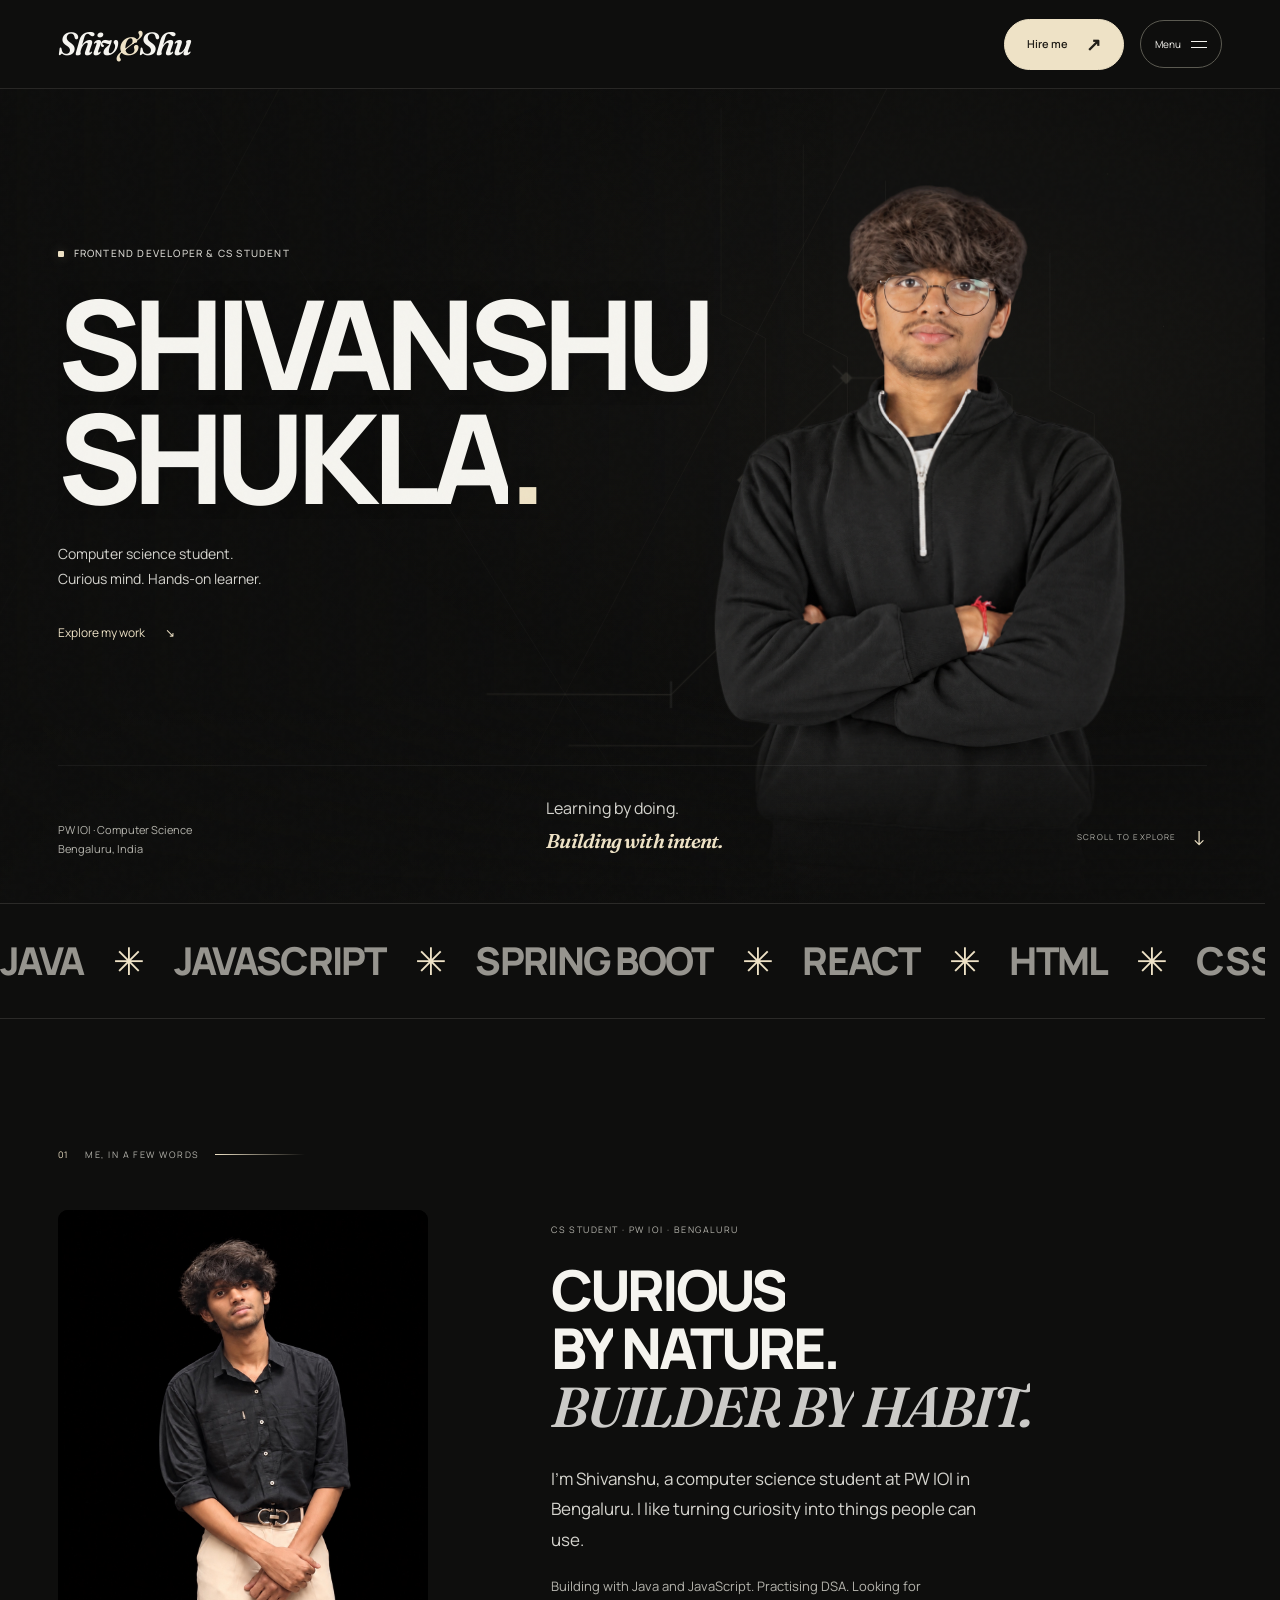
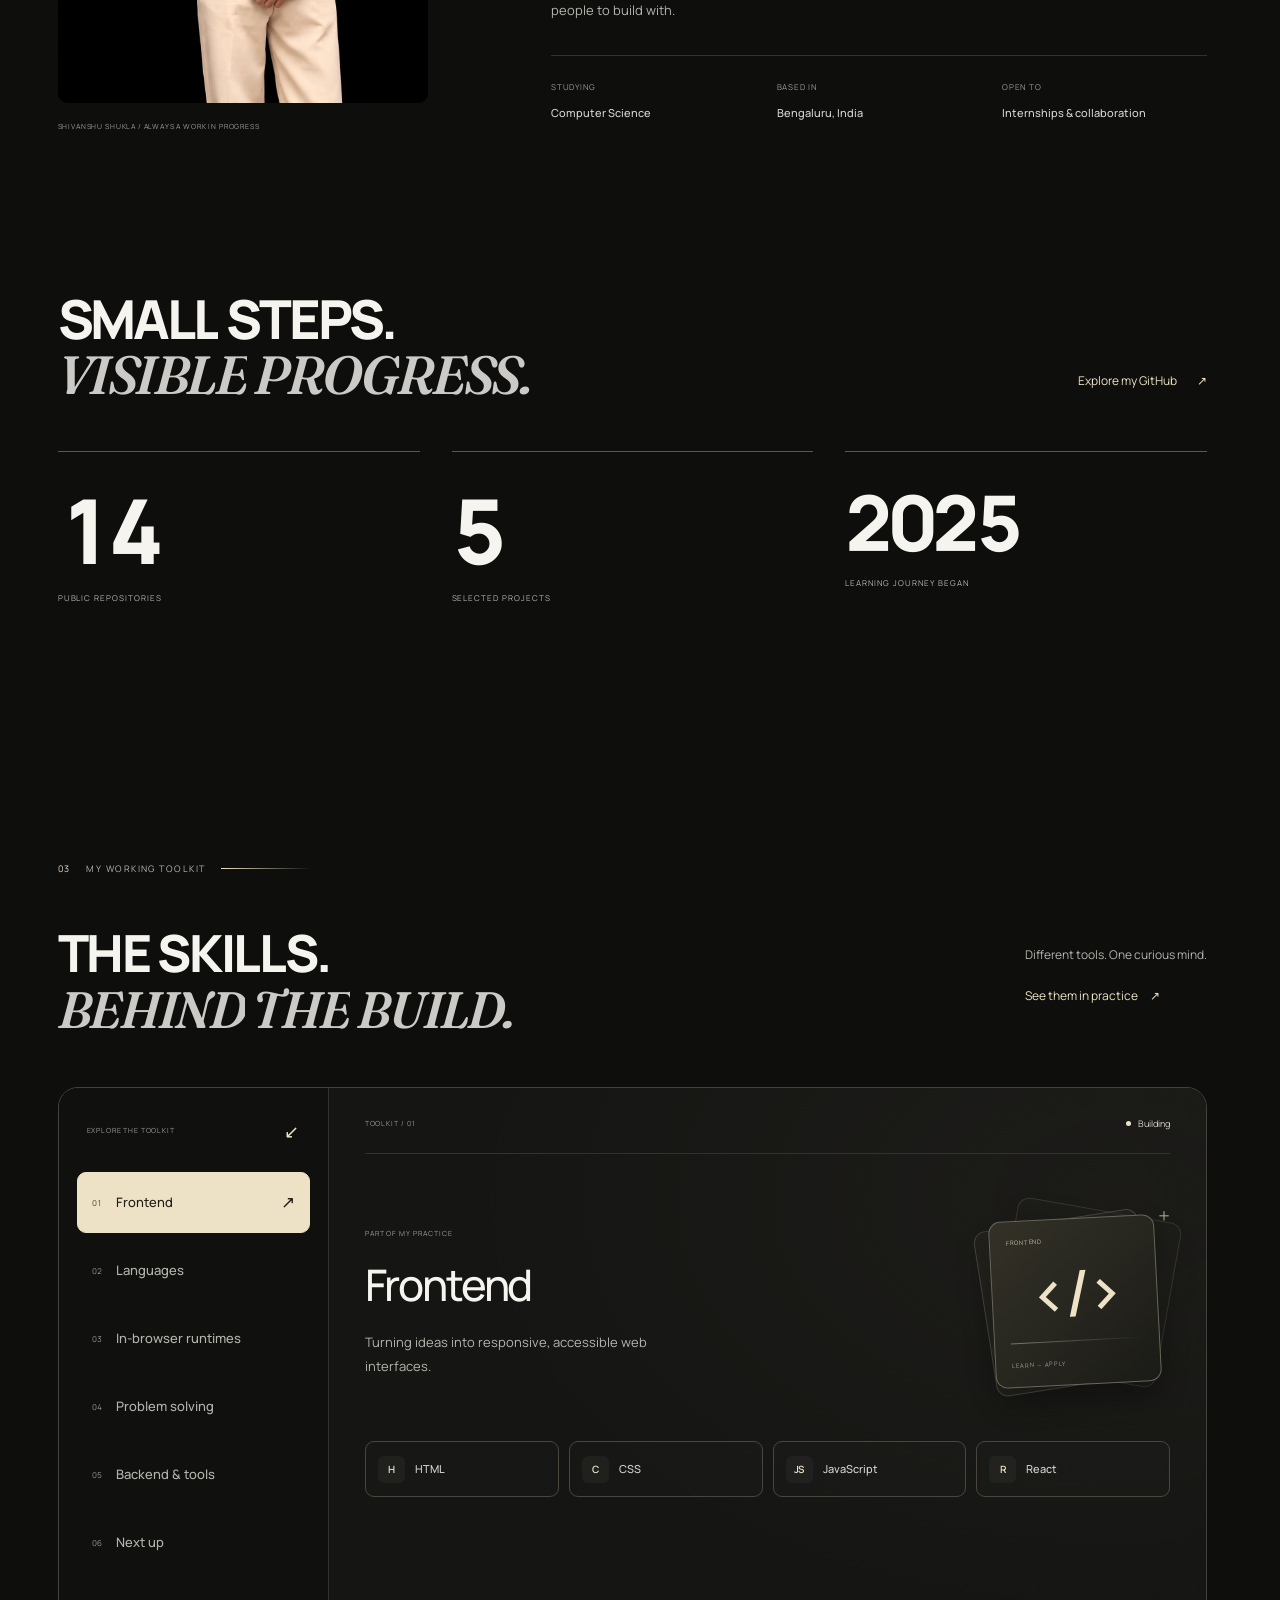
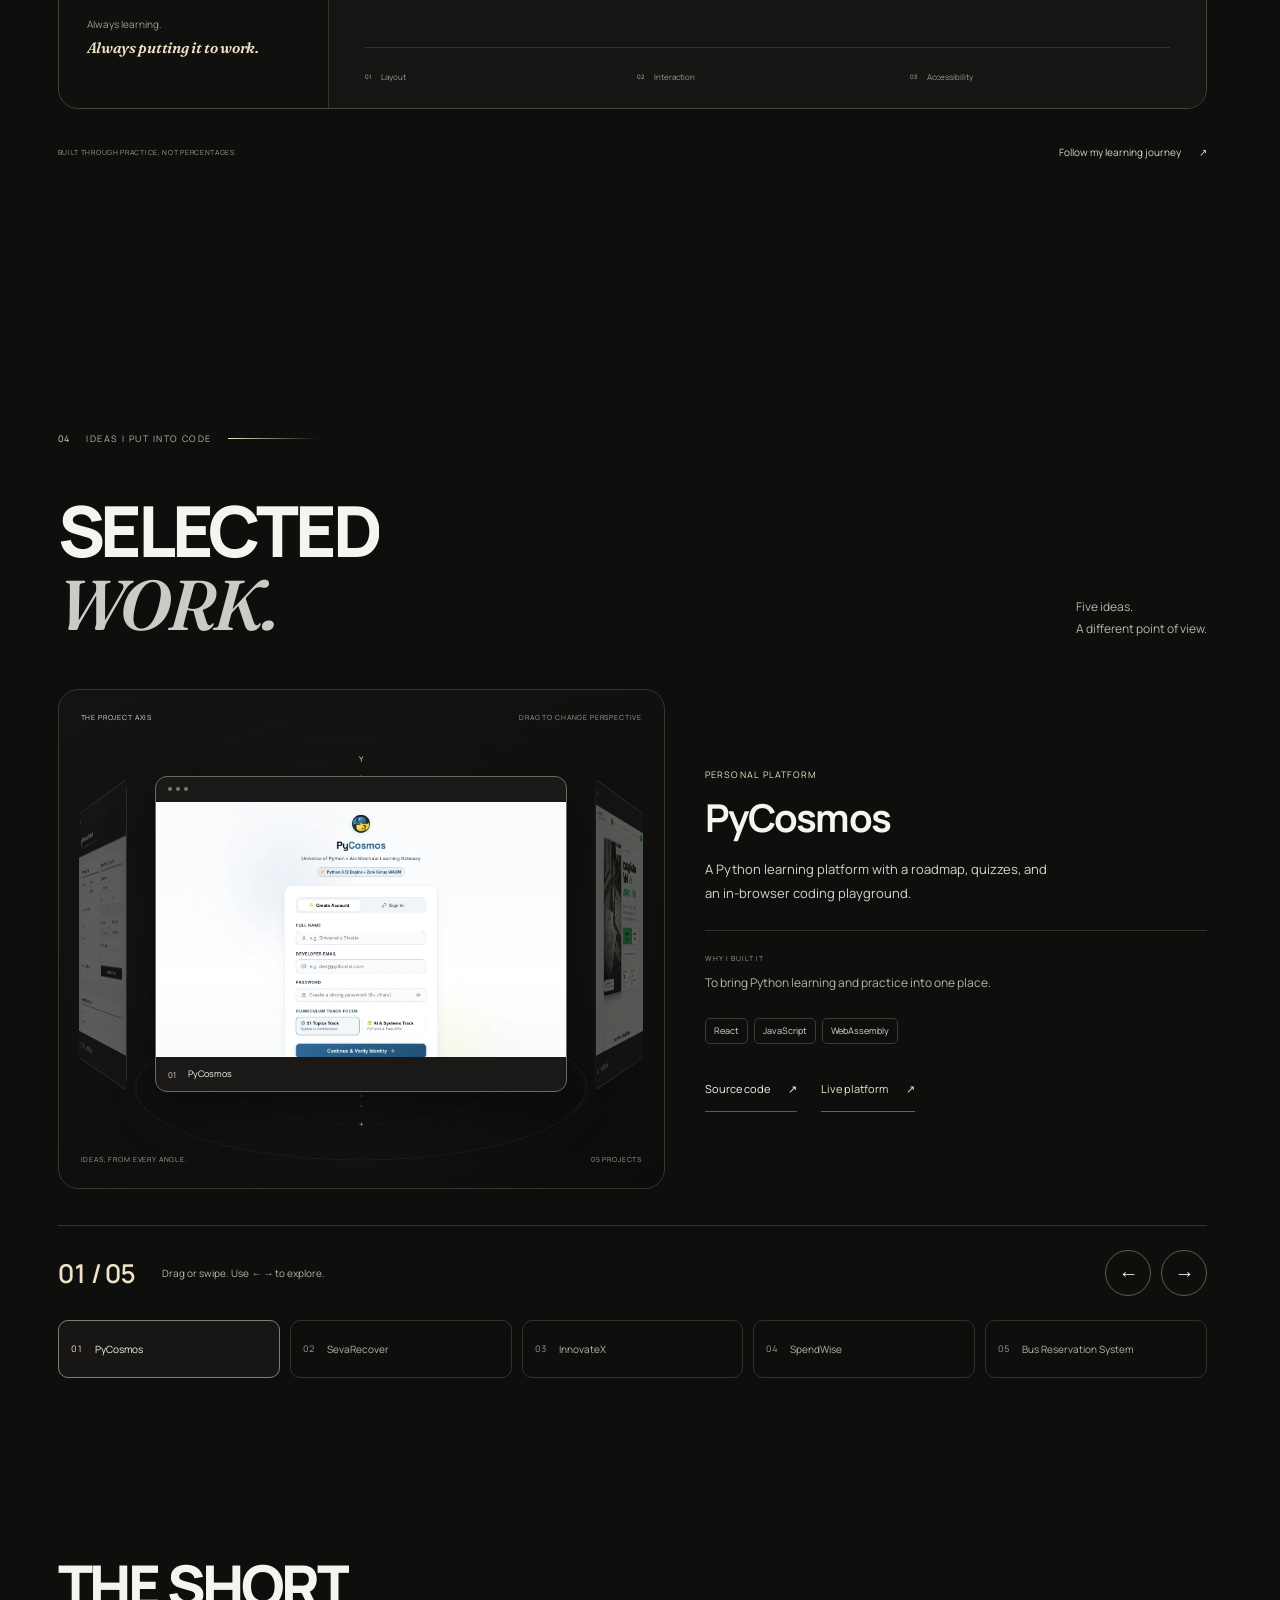
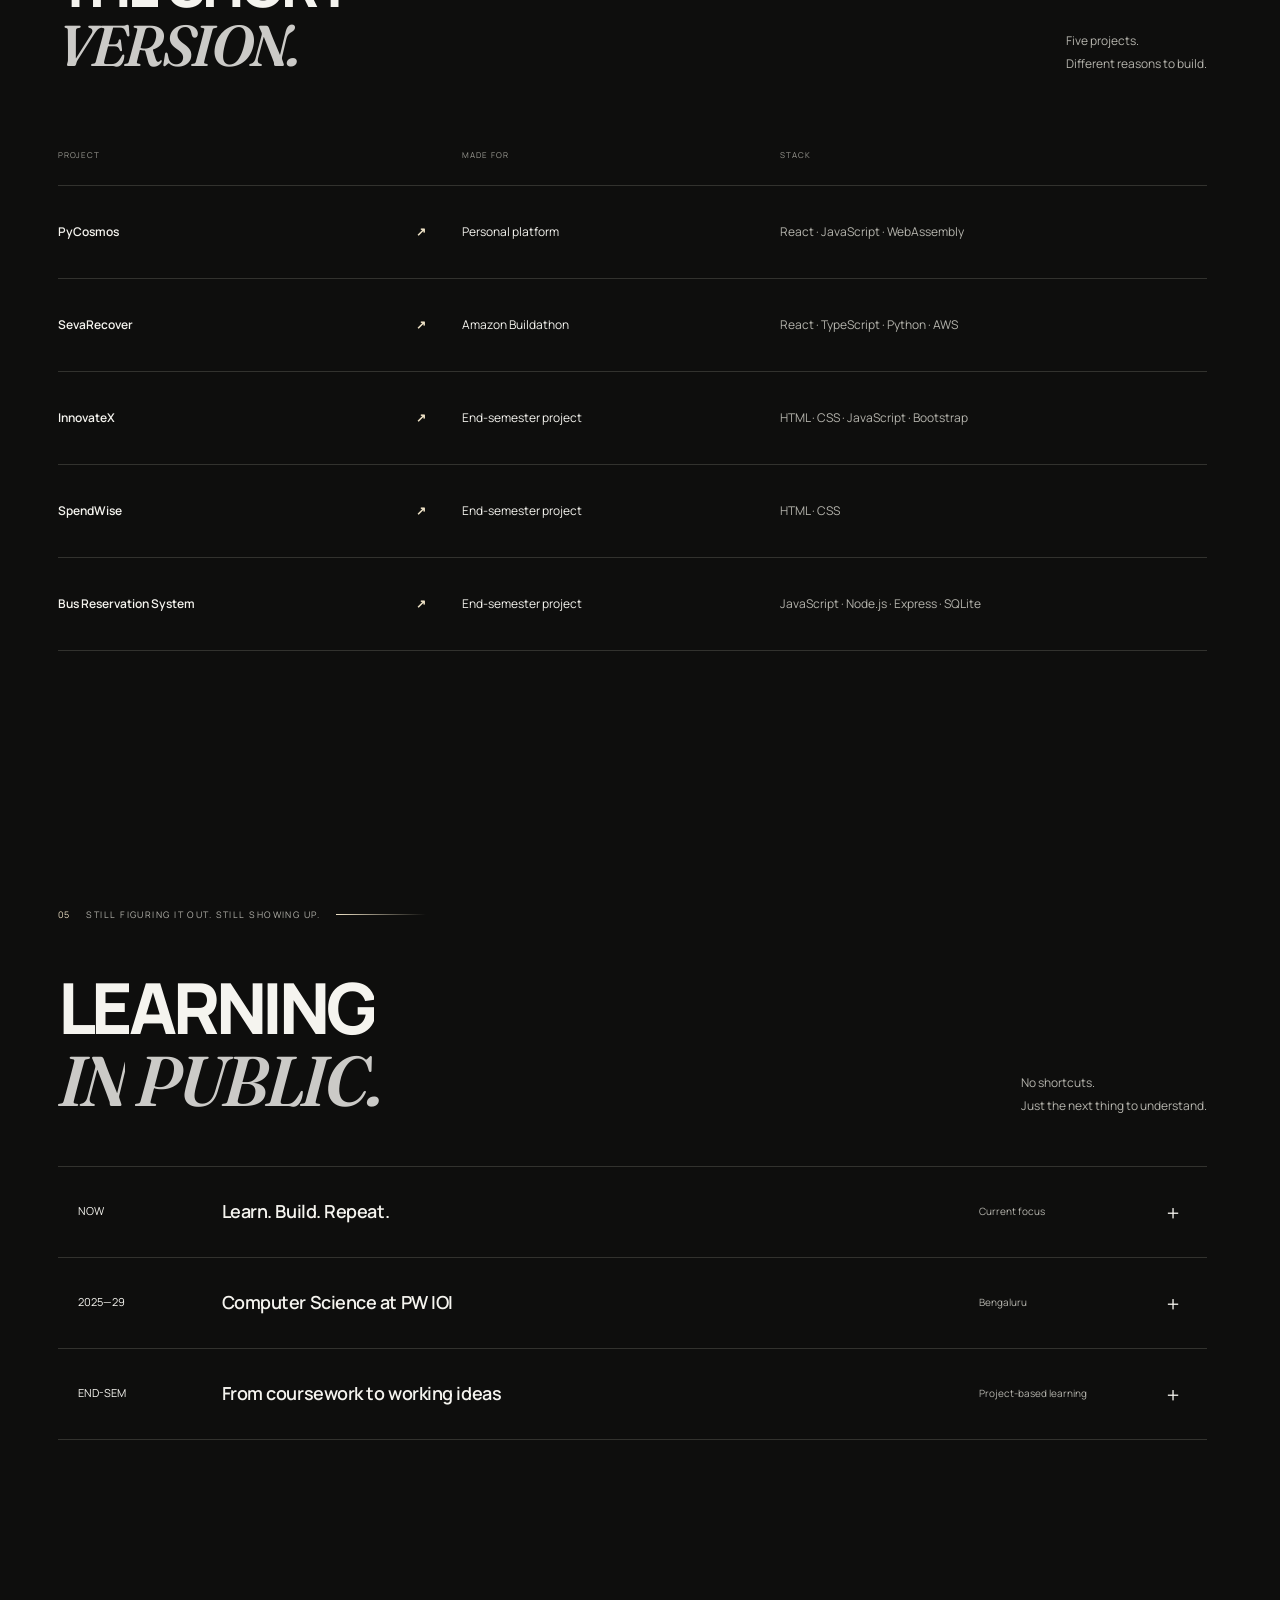
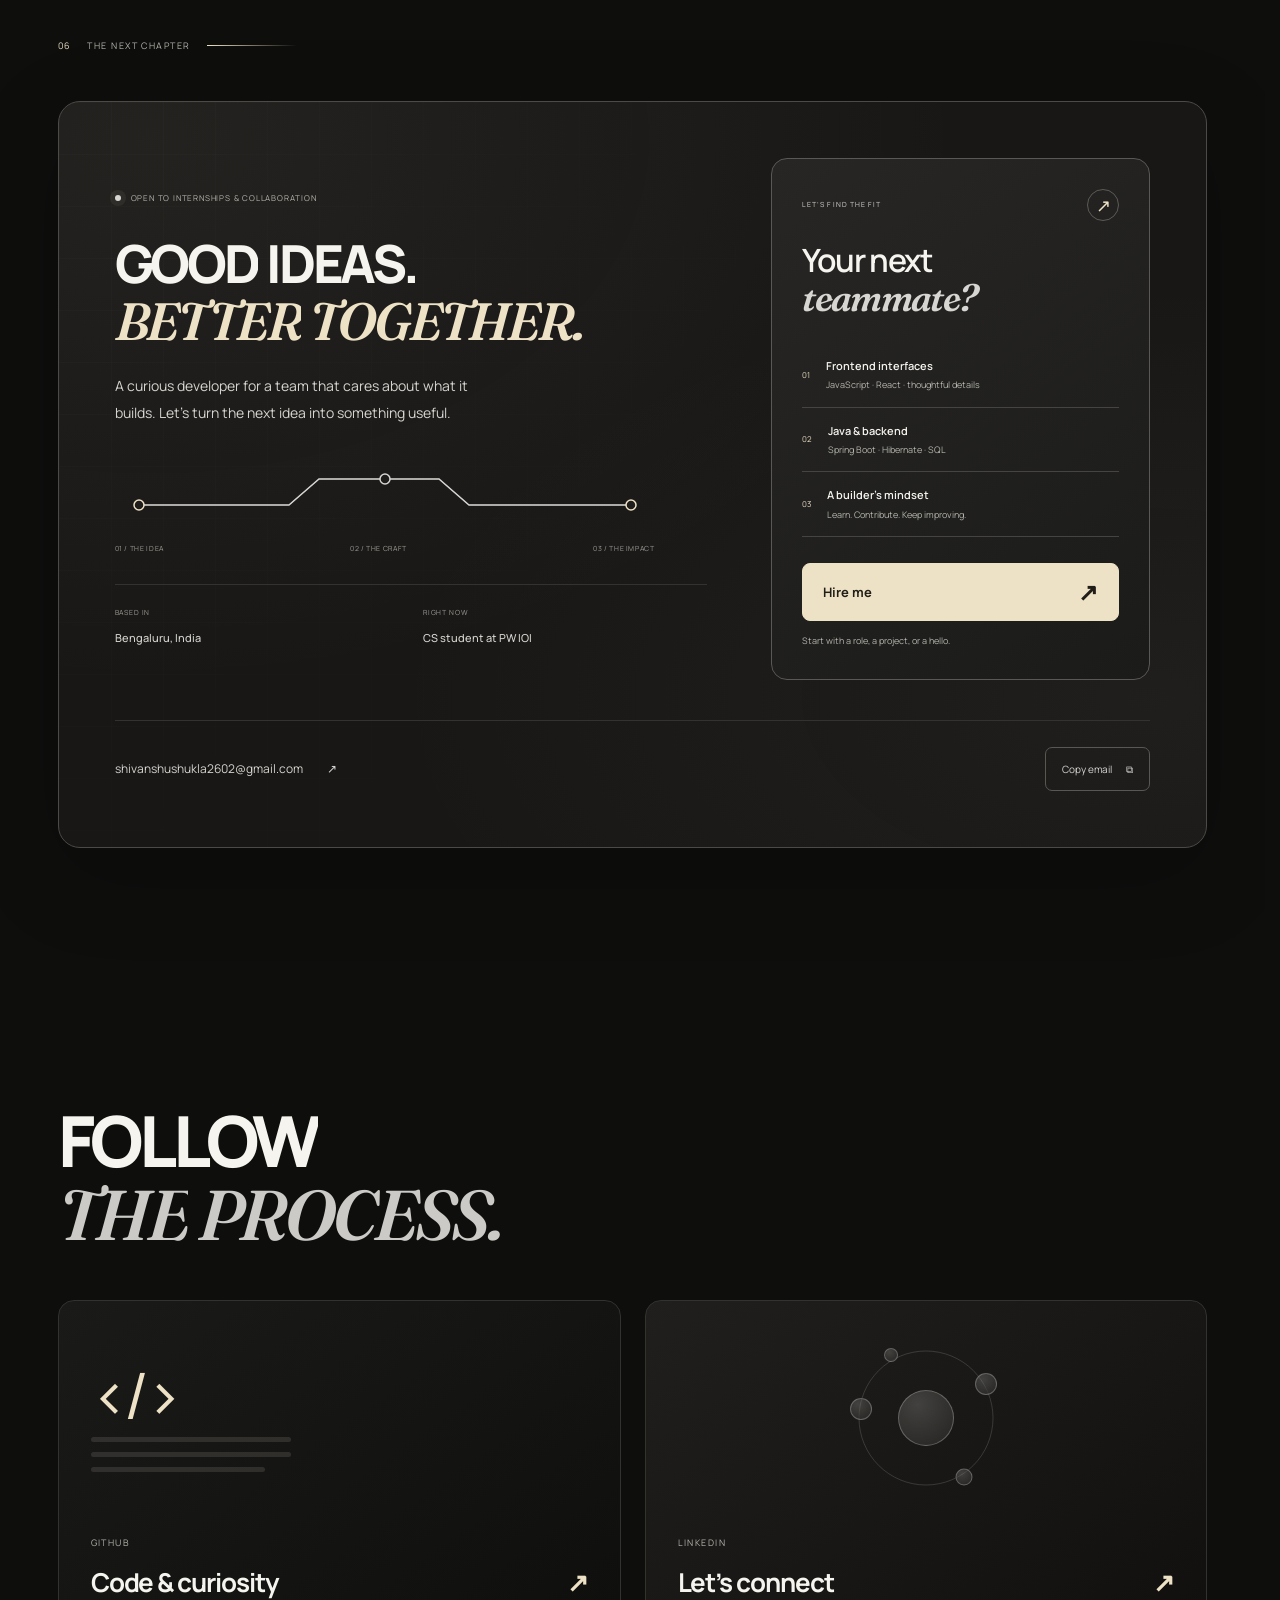
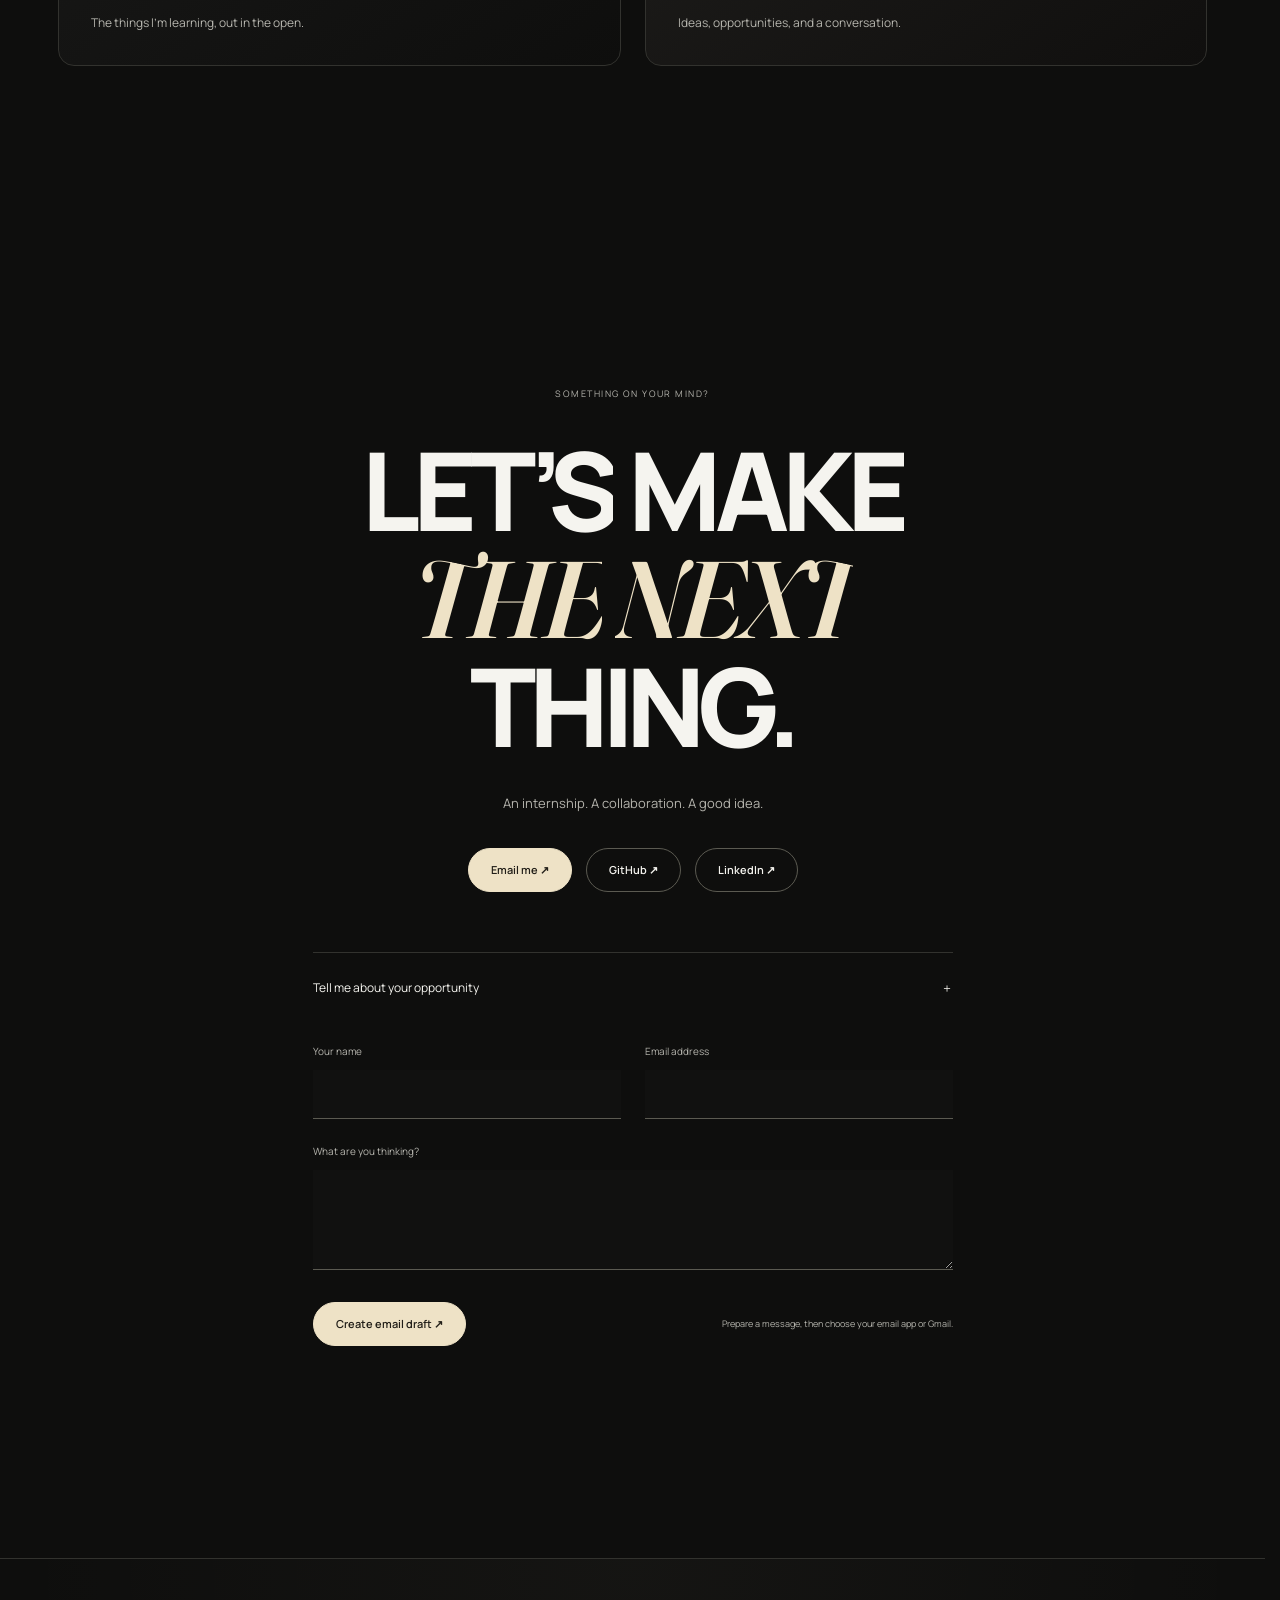
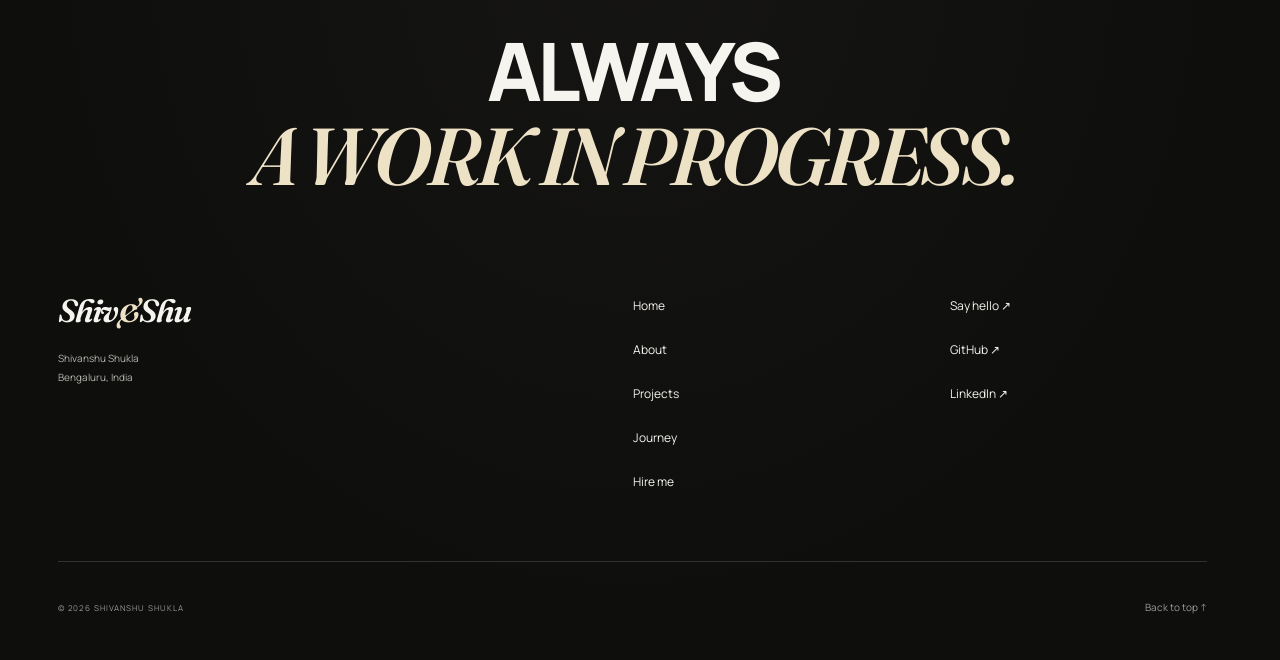
==== index.html @ a9fca942 "Add live Vercel deployment link and production metadata" ====
<!DOCTYPE html>

<html lang="en">
<head>
<meta charset="utf-8"/>
<meta content="width=device-width, initial-scale=1" name="viewport"/>
<title>Shivanshu Shukla | Frontend Developer &amp; CS Student</title>
<meta content="Shivanshu Shukla — computer science student at PW IOI, Bengaluru. Personal platforms, semester projects, and a buildathon idea. Always learning, always building." name="description"/>
<meta content="Shivanshu Shukla" name="author"/>
<meta content="#0e0e0d" name="theme-color"/>
<link href="https://shiv-and-shu-portfolio.vercel.app/" rel="canonical"/>
<meta content="website" property="og:type"/>
<meta content="Shivanshu Shukla — Frontend Developer &amp; CS Student" property="og:title"/>
<meta content="I build interfaces that feel fast and look considered. CS student in Bengaluru, learning by building." property="og:description"/>
<meta content="https://shiv-and-shu-portfolio.vercel.app/" property="og:url"/>
<meta content="https://shiv-and-shu-portfolio.vercel.app/assets/images/portfolio-social.webp" property="og:image"/>
<meta content="1200" property="og:image:width"/><meta content="630" property="og:image:height"/>
<meta content="Shivanshu Shukla, frontend developer and computer science student in Bengaluru" property="og:image:alt"/>
<meta content="summary_large_image" name="twitter:card"/>
<meta content="Shivanshu Shukla — Frontend Developer" name="twitter:title"/>
<meta content="CS student in Bengaluru. Learning by rebuilding, experimenting, and refining." name="twitter:description"/>
<meta content="https://shiv-and-shu-portfolio.vercel.app/assets/images/portfolio-social.webp" name="twitter:image"/>
<link href="data:image/svg+xml,%3Csvg xmlns='http://www.w3.org/2000/svg' viewBox='0 0 64 64'%3E%3Crect width='64' height='64' rx='14' fill='%230e0e0d'/%3E%3Ctext x='32' y='43' text-anchor='middle' font-family='sans-serif' font-size='26' fill='%23eee2c6'%3E%26amp%3B%3C/text%3E%3C/svg%3E" rel="icon"/>
<link as="font" crossorigin="" href="./assets/fonts/manrope-latin.woff2" rel="preload" type="font/woff2"/>
<link as="image" href="./assets/images/shivanshu-hero-black-hoodie.png" rel="preload"/>
<link href="./styles.css?v=skills-workspace-26" rel="stylesheet"/>
<script type="application/ld+json">{"@context": "https://schema.org", "@type": "Person", "name": "Shivanshu Shukla", "givenName": "Shivanshu", "familyName": "Shukla", "url": "https://shiv-and-shu-portfolio.vercel.app/", "jobTitle": "Computer science student and frontend developer", "address": {"@type": "PostalAddress", "addressLocality": "Bengaluru", "addressRegion": "Karnataka", "addressCountry": "IN"}, "sameAs": ["https://github.com/shivanshushukla2602-hash", "https://www.linkedin.com/in/shivanshu-shukla-09a373377/"]}</script>
<script defer="" src="./portfolio.js?v=skills-workspace-26"></script>
</head>
<body>
<a class="skip-link" href="#main-content">Skip to content</a><div class="grain-overlay" aria-hidden="true"></div><div class="scroll-progress" aria-hidden="true"><span id="scrollProgress"></span></div>
<header class="site-nav"><div class="header-shell"><a class="brand-wordmark" href="#hero">Shiv<span class="brand-amp">&amp;</span>Shu</a><div class="header-actions"><a class="hire-pill" href="#hire">Hire me <span aria-hidden="true">↗</span></a><button id="menuToggle" class="menu-toggle" type="button" aria-label="Open menu" aria-expanded="false" aria-controls="siteMenu"><span class="menu-label">Menu</span><span class="menu-glyph" aria-hidden="true"><i></i><i></i></span></button></div></div></header>
<noscript><nav class="no-script-nav" aria-label="Section navigation"><a href="#about">About</a><a href="#stats">Stats</a><a href="#skills">Toolkit</a><a href="#work">Projects</a><a href="#journey">Journey</a><a href="#hire">Hire me</a><a href="#contact">Contact</a></nav></noscript>
<div class="menu-backdrop" id="menuBackdrop" aria-hidden="true" hidden></div><nav class="site-menu" id="siteMenu" aria-label="Main navigation" hidden><div class="drawer-intro"><span class="eyebrow">SHIV&amp;SHU / DIRECTORY</span><p>Pick a<br/><em>direction.</em></p></div><div class="menu-links"><a href="#hero"><span class="menu-number" aria-hidden="true">01</span><span class="menu-link-name">Home</span><span class="menu-arrow" aria-hidden="true">↗</span></a><a href="#about"><span class="menu-number" aria-hidden="true">02</span><span class="menu-link-name">About me</span><span class="menu-arrow" aria-hidden="true">↗</span></a><a href="#stats"><span class="menu-number" aria-hidden="true">03</span><span class="menu-link-name">Progress</span><span class="menu-arrow" aria-hidden="true">↗</span></a><a href="#work"><span class="menu-number" aria-hidden="true">04</span><span class="menu-link-name">Selected work</span><span class="menu-arrow" aria-hidden="true">↗</span></a><a href="#journey"><span class="menu-number" aria-hidden="true">05</span><span class="menu-link-name">My journey</span><span class="menu-arrow" aria-hidden="true">↗</span></a><a href="#hire"><span class="menu-number" aria-hidden="true">06</span><span class="menu-link-name">Hire me</span><span class="menu-arrow" aria-hidden="true">↗</span></a><a href="#contact"><span class="menu-number" aria-hidden="true">07</span><span class="menu-link-name">Contact</span><span class="menu-arrow" aria-hidden="true">↗</span></a></div><div class="drawer-footer"><p>Bengaluru, India<br/>Good conversations welcome.</p><div class="menu-socials"><a href="https://github.com/shivanshushukla2602-hash" target="_blank" rel="noopener noreferrer">GitHub ↗</a><a href="https://www.linkedin.com/in/shivanshu-shukla-09a373377/" target="_blank" rel="noopener noreferrer">LinkedIn ↗</a></div></div></nav>
<main id="main-content" tabindex="-1">
<section id="hero" class="hero" aria-labelledby="hero-heading"><canvas id="heroField" aria-hidden="true"></canvas><div class="hero-visual" aria-hidden="true"><div class="hero-atmosphere"><span></span><span></span><span></span></div><svg class="hero-traces" viewBox="0 0 800 700" fill="none"><path class="hero-trace-line" pathLength="1" d="M40 570H220L290 500V360L390 260H680M120 620H300L370 550H700M510 95H680V190"/><path class="hero-trace-ticks" d="M220 557V583M287 487L303 503M377 248L393 264M667 82L693 108M507 82V108"/><path class="hero-trace-node" d="M284 360L290 354L296 360L290 366ZM384 260L390 254L396 260L390 266ZM674 190L680 184L686 190L680 196Z"/></svg><div class="hero-portrait-plane"><img class="hero-portrait" src="./assets/images/shivanshu-hero-black-hoodie.png" width="1078" height="1459" alt="" fetchpriority="high" decoding="async"/></div></div><div class="hero-inner"><div class="hero-copy"><p class="hero-role"><span aria-hidden="true"></span>Frontend developer &amp; CS student</p><h1 id="hero-heading"><span>SHIVANSHU</span><span>SHUKLA<span class="hero-dot">.</span></span></h1><p class="hero-intro">Computer science student.<br/>Curious mind. Hands-on learner.</p><a href="#work" class="text-link hero-work-link">Explore my work <span aria-hidden="true">↘</span></a></div><div class="hero-bottom"><p>PW IOI · Computer Science<br/>Bengaluru, India</p><p>Learning by doing.<br/><em>Building with intent.</em></p><a href="#about" class="scroll-cue">SCROLL TO EXPLORE <span aria-hidden="true">↓</span></a></div></div></section>
<div class="skills-marquee" role="region" aria-label="My skills"><div class="marquee-track"><span>JAVA <b aria-hidden="true">✳</b> JAVASCRIPT <b aria-hidden="true">✳</b> SPRING BOOT <b aria-hidden="true">✳</b> REACT <b aria-hidden="true">✳</b> HTML <b aria-hidden="true">✳</b> CSS <b aria-hidden="true">✳</b> DSA <b aria-hidden="true">✳</b> HIBERNATE <b aria-hidden="true">✳</b> MAVEN <b aria-hidden="true">✳</b> GIT <b aria-hidden="true">✳</b></span><span aria-hidden="true">JAVA <b aria-hidden="true">✳</b> JAVASCRIPT <b aria-hidden="true">✳</b> SPRING BOOT <b aria-hidden="true">✳</b> REACT <b aria-hidden="true">✳</b> HTML <b aria-hidden="true">✳</b> CSS <b aria-hidden="true">✳</b> DSA <b aria-hidden="true">✳</b> HIBERNATE <b aria-hidden="true">✳</b> MAVEN <b aria-hidden="true">✳</b> GIT <b aria-hidden="true">✳</b></span></div></div>
<section id="about" class="section-padding about-section" aria-labelledby="about-heading"><div class="max-w-7xl"><div class="section-label-wrapper reveal-fade-up"><span class="section-number" aria-hidden="true">01</span><span class="section-label">ME, IN A FEW WORDS</span><span class="section-label-line" aria-hidden="true"></span></div><div class="about-layout"><figure class="about-photo reveal-fade-up"><img src="./assets/images/shivanshu-about-no-strap.jpg" width="1086" height="1448" alt="Shivanshu Shukla in a black shirt, centred against a solid black background" loading="lazy" decoding="async"/><figcaption>SHIVANSHU SHUKLA / ALWAYS A WORK IN PROGRESS</figcaption></figure><div class="about-copy"><p class="eyebrow reveal-fade-up">CS STUDENT · PW IOI · BENGALURU</p><h2 id="about-heading" class="text-section reveal-fade-up">CURIOUS<br/>BY NATURE.<br/><em>BUILDER BY HABIT.</em></h2><p class="about-story reveal-fade-up">I’m Shivanshu, a computer science student at PW IOI in Bengaluru. I like turning curiosity into things people can use.</p><p class="about-note reveal-fade-up">Building with Java and JavaScript. Practising DSA. Looking for people to build with.</p><div class="about-facts reveal-fade-up"><div><span>STUDYING</span><strong>Computer Science</strong></div><div><span>BASED IN</span><strong>Bengaluru, India</strong></div><div><span>OPEN TO</span><strong>Internships &amp; collaboration</strong></div></div></div></div></div></section>
<section id="stats" class="section-padding stats-section" aria-labelledby="stats-heading"><div class="max-w-7xl"><div class="stats-heading"><h2 id="stats-heading" class="text-section reveal-fade-up">SMALL STEPS.<br/><em>VISIBLE PROGRESS.</em></h2><a class="text-link" href="https://github.com/shivanshushukla2602-hash?tab=repositories" target="_blank" rel="noopener noreferrer">Explore my GitHub <span aria-hidden="true">↗</span></a></div><div class="stats-grid"><div class="stat-item reveal-fade-up"><span class="stat-value" data-count="14">14</span><span>PUBLIC REPOSITORIES</span></div><div class="stat-item reveal-fade-up"><span class="stat-value" data-count="5">5</span><span>SELECTED PROJECTS</span></div><div class="stat-item reveal-fade-up"><span class="stat-value">2025</span><span>LEARNING JOURNEY BEGAN</span></div></div></div></section>
<section aria-labelledby="skills-heading" class="section-padding" id="skills"><div class="max-w-7xl"><div class="section-label-wrapper reveal-fade-up"><span aria-hidden="true" class="section-number">03</span><span class="section-label">MY WORKING TOOLKIT</span><span class="section-label-line" aria-hidden="true"></span></div><div class="section-intro"><h2 class="text-section reveal-fade-up" id="skills-heading">THE SKILLS.<br/><em>BEHIND THE BUILD.</em></h2><p class="section-aside reveal-fade-up">Different tools. One curious mind.<br/><a class="toolkit-work-link" href="#work">See them in practice <span aria-hidden="true">↗</span></a></p></div><div class="skills-workspace" id="skillsWorkspace"><div class="skills-directory" hidden><div class="skills-directory-heading"><span>EXPLORE THE TOOLKIT</span><span aria-hidden="true">↙</span></div><div class="skills-nav" id="skillsNav" aria-label="Skill categories"></div><p class="skills-directory-note">Always learning.<br/><em>Always putting it to work.</em></p></div><div class="skills-library"><article class="skill-panel" id="skill-frontend" data-skill-name="Frontend" data-skill-state="Building"><div class="skill-panel-bar"><span>TOOLKIT / 01</span><span class="skill-state"><i aria-hidden="true"></i>Building</span></div><div class="skill-panel-main"><div class="skill-panel-copy"><span class="skill-kicker">PART OF MY PRACTICE</span><h3>Frontend</h3><p>Turning ideas into responsive, accessible web interfaces.</p></div><div class="skill-scene" aria-hidden="true"><div class="skill-plate skill-plate-back"></div><div class="skill-plate skill-plate-mid"></div><div class="skill-plate skill-plate-front"><span class="skill-plate-label">FRONTEND</span><span class="skill-glyph">&lt;/&gt;</span><span class="skill-plate-rule"></span><span class="skill-plate-end">LEARN → APPLY</span></div><span class="skill-scene-cross">＋</span></div></div><ul class="skill-chips" aria-label="Skills and technologies"><li><span aria-hidden="true">H</span><strong>HTML</strong></li><li><span aria-hidden="true">C</span><strong>CSS</strong></li><li><span aria-hidden="true">JS</span><strong>JavaScript</strong></li><li><span aria-hidden="true">R</span><strong>React</strong></li></ul><div class="skill-concepts" aria-hidden="true"><span><i aria-hidden="true">01</i>Layout</span><span><i aria-hidden="true">02</i>Interaction</span><span><i aria-hidden="true">03</i>Accessibility</span></div></article><article class="skill-panel" id="skill-languages" data-skill-name="Languages" data-skill-state="Practising"><div class="skill-panel-bar"><span>TOOLKIT / 02</span><span class="skill-state"><i aria-hidden="true"></i>Practising</span></div><div class="skill-panel-main"><div class="skill-panel-copy"><span class="skill-kicker">PART OF MY PRACTICE</span><h3>Languages</h3><p>Java, JavaScript, and the foundations that make the next language easier.</p></div><div class="skill-scene" aria-hidden="true"><div class="skill-plate skill-plate-back"></div><div class="skill-plate skill-plate-mid"></div><div class="skill-plate skill-plate-front"><span class="skill-plate-label">LANGUAGES</span><span class="skill-glyph">{ }</span><span class="skill-plate-rule"></span><span class="skill-plate-end">LEARN → APPLY</span></div><span class="skill-scene-cross">＋</span></div></div><ul class="skill-chips" aria-label="Skills and technologies"><li><span aria-hidden="true">J</span><strong>Java</strong></li><li><span aria-hidden="true">JS</span><strong>JavaScript</strong></li><li><span aria-hidden="true">Py</span><strong>Python foundations</strong></li></ul><div class="skill-concepts" aria-hidden="true"><span><i aria-hidden="true">01</i>Syntax</span><span><i aria-hidden="true">02</i>Logic</span><span><i aria-hidden="true">03</i>Objects</span></div></article><article class="skill-panel" id="skill-runtimes" data-skill-name="In-browser runtimes" data-skill-state="Exploring"><div class="skill-panel-bar"><span>TOOLKIT / 03</span><span class="skill-state"><i aria-hidden="true"></i>Exploring</span></div><div class="skill-panel-main"><div class="skill-panel-copy"><span class="skill-kicker">PART OF MY PRACTICE</span><h3>In-browser runtimes</h3><p>Bringing Python into the browser with WebAssembly.</p></div><div class="skill-scene" aria-hidden="true"><div class="skill-plate skill-plate-back"></div><div class="skill-plate skill-plate-mid"></div><div class="skill-plate skill-plate-front"><span class="skill-plate-label">RUNTIMES</span><span class="skill-glyph">Py</span><span class="skill-plate-rule"></span><span class="skill-plate-end">LEARN → APPLY</span></div><span class="skill-scene-cross">＋</span></div></div><ul class="skill-chips" aria-label="Skills and technologies"><li><span aria-hidden="true">W</span><strong>WebAssembly</strong></li><li><span aria-hidden="true">Py</span><strong>Pyodide</strong></li></ul><div class="skill-concepts" aria-hidden="true"><span><i aria-hidden="true">01</i>Python</span><span><i aria-hidden="true">02</i>WebAssembly</span><span><i aria-hidden="true">03</i>Execution</span></div></article><article class="skill-panel" id="skill-problem-solving" data-skill-name="Problem solving" data-skill-state="Practising"><div class="skill-panel-bar"><span>TOOLKIT / 04</span><span class="skill-state"><i aria-hidden="true"></i>Practising</span></div><div class="skill-panel-main"><div class="skill-panel-copy"><span class="skill-kicker">PART OF MY PRACTICE</span><h3>Problem solving</h3><p>Working through data structures and algorithms, one problem at a time.</p></div><div class="skill-scene" aria-hidden="true"><div class="skill-plate skill-plate-back"></div><div class="skill-plate skill-plate-mid"></div><div class="skill-plate skill-plate-front"><span class="skill-plate-label">PROBLEM / SOLVING</span><span class="skill-glyph">↗</span><span class="skill-plate-rule"></span><span class="skill-plate-end">LEARN → APPLY</span></div><span class="skill-scene-cross">＋</span></div></div><ul class="skill-chips" aria-label="Skills and technologies"><li><span aria-hidden="true">D</span><strong>DSA</strong></li><li><span aria-hidden="true">CF</span><strong>Codeforces</strong></li><li><span aria-hidden="true">LC</span><strong>LeetCode</strong></li><li><span aria-hidden="true">G</span><strong>GeeksforGeeks (GFG)</strong></li><li><span aria-hidden="true">HR</span><strong>HackerRank</strong></li></ul><div class="skill-concepts" aria-hidden="true"><span><i aria-hidden="true">01</i>Data</span><span><i aria-hidden="true">02</i>Algorithms</span><span><i aria-hidden="true">03</i>Practice</span></div></article><article class="skill-panel" id="skill-backend" data-skill-name="Backend &amp; tools" data-skill-state="Using"><div class="skill-panel-bar"><span>TOOLKIT / 05</span><span class="skill-state"><i aria-hidden="true"></i>Using</span></div><div class="skill-panel-main"><div class="skill-panel-copy"><span class="skill-kicker">PART OF MY PRACTICE</span><h3>Backend &amp; tools</h3><p>Connecting Java applications, data, and the tools behind each build.</p></div><div class="skill-scene" aria-hidden="true"><div class="skill-plate skill-plate-back"></div><div class="skill-plate skill-plate-mid"></div><div class="skill-plate skill-plate-front"><span class="skill-plate-label">BACKEND</span><span class="skill-glyph">[ : ]</span><span class="skill-plate-rule"></span><span class="skill-plate-end">LEARN → APPLY</span></div><span class="skill-scene-cross">＋</span></div></div><ul class="skill-chips" aria-label="Skills and technologies"><li><span aria-hidden="true">S</span><strong>Spring Boot</strong></li><li><span aria-hidden="true">H</span><strong>Hibernate</strong></li><li><span aria-hidden="true">M</span><strong>Maven</strong></li><li><span aria-hidden="true">Sv</span><strong>Servlets</strong></li><li><span aria-hidden="true">O</span><strong>ORM</strong></li><li><span aria-hidden="true">G</span><strong>Git</strong></li><li><span aria-hidden="true">GH</span><strong>GitHub</strong></li></ul><div class="skill-concepts" aria-hidden="true"><span><i aria-hidden="true">01</i>Web</span><span><i aria-hidden="true">02</i>Persistence</span><span><i aria-hidden="true">03</i>Versioning</span></div></article><article class="skill-panel" id="skill-next" data-skill-name="Next up" data-skill-state="Learning"><div class="skill-panel-bar"><span>TOOLKIT / 06</span><span class="skill-state"><i aria-hidden="true"></i>Learning</span></div><div class="skill-panel-main"><div class="skill-panel-copy"><span class="skill-kicker">THE NEXT CHAPTER</span><h3>Next up</h3><p>The next layer: deeper React, Node.js, and system design.</p></div><div class="skill-scene" aria-hidden="true"><div class="skill-plate skill-plate-back"></div><div class="skill-plate skill-plate-mid"></div><div class="skill-plate skill-plate-front"><span class="skill-plate-label">NEXT</span><span class="skill-glyph">＋</span><span class="skill-plate-rule"></span><span class="skill-plate-end">LEARN → APPLY</span></div><span class="skill-scene-cross">＋</span></div></div><ul class="skill-chips" aria-label="Learning next"><li><span aria-hidden="true">R</span><strong>React depth</strong></li><li><span aria-hidden="true">N</span><strong>Node.js</strong></li><li><span aria-hidden="true">S</span><strong>System design</strong></li></ul><div class="skill-concepts" aria-hidden="true"><span><i aria-hidden="true">01</i>Depth</span><span><i aria-hidden="true">02</i>APIs</span><span><i aria-hidden="true">03</i>Architecture</span></div></article></div></div><div class="skills-footnote"><span>BUILT THROUGH PRACTICE, NOT PERCENTAGES.</span><a href="#journey">Follow my learning journey <span aria-hidden="true">↗</span></a></div></div></section>
<section id="work" class="section-padding work-section" aria-labelledby="work-heading"><div class="max-w-7xl"><div class="section-label-wrapper reveal-fade-up"><span class="section-number" aria-hidden="true">04</span><span class="section-label">IDEAS I PUT INTO CODE</span><span class="section-label-line" aria-hidden="true"></span></div><div class="section-intro"><h2 class="text-section reveal-fade-up" id="work-heading">SELECTED<br/><em>WORK.</em></h2><p class="section-aside reveal-fade-up">Five ideas.<br/>A different point of view.</p></div><div class="project-axis" id="projectAxis"><div class="axis-gallery axis-only" id="axisGallery" tabindex="0" role="region" aria-roledescription="carousel" aria-label="Selected project rotation axis" aria-describedby="axisInstructions"><div class="axis-chrome" aria-hidden="true"><span>THE PROJECT AXIS</span><span>DRAG TO CHANGE PERSPECTIVE</span></div><div class="axis-spine" aria-hidden="true"><span>Y</span><i></i><span>+</span></div><div class="axis-floor" aria-hidden="true"></div><div class="axis-ring" id="axisRing"></div><div class="axis-gallery-bottom" aria-hidden="true"><span>IDEAS, FROM EVERY ANGLE.</span><span>05 PROJECTS</span></div></div><div class="project-grid"><article class="project-card reveal-fade-up project-card-featured" id="project-pycosmos"><a class="project-image-wrap" href="https://pycosmos.vercel.app" target="_blank" rel="noopener noreferrer"><img src="./assets/images/pycosmos-project.webp" alt="PyCosmos project interface" width="1280" height="800" loading="lazy" decoding="async"/><div class="project-image-label"><span>01 / Python learning</span><span aria-hidden="true">↗</span></div></a><div class="project-card-body"><p class="project-context">Personal platform</p><h3>PyCosmos</h3><p class="project-description">A Python learning platform with a roadmap, quizzes, and an in-browser coding playground.</p><div class="project-why"><span>WHY I BUILT IT</span><p>To bring Python learning and practice into one place.</p></div><ul class="project-tags" aria-label="Technologies"><li>React</li><li>JavaScript</li><li>WebAssembly</li></ul><div class="project-links"><a class="project-link" href="https://github.com/shivanshushukla2602-hash/PyCosmos" target="_blank" rel="noopener noreferrer">Source code <span aria-hidden="true">↗</span></a><a class="project-link project-link-accent" href="https://pycosmos.vercel.app" target="_blank" rel="noopener noreferrer">Live platform <span aria-hidden="true">↗</span></a></div></div></article><article class="project-card reveal-fade-up" id="project-sevarecover"><a class="project-image-wrap" href="https://github.com/shivanshushukla2602-hash/SevaRecover" target="_blank" rel="noopener noreferrer"><img src="./assets/images/sevarecover-project.webp" alt="SevaRecover project interface" width="1280" height="800" loading="lazy" decoding="async"/><div class="project-image-label"><span>02 / Civic tech</span><span aria-hidden="true">↗</span></div></a><div class="project-card-body"><p class="project-context">Amazon Buildathon</p><h3>SevaRecover</h3><p class="project-description">A public-service recovery concept that explains rejected applications and suggests evidence-backed next steps.</p><div class="project-why"><span>WHY I BUILT IT</span><p>To make rejection reasons and recovery steps easier to understand.</p></div><ul class="project-tags" aria-label="Technologies"><li>React</li><li>TypeScript</li><li>Python</li><li>AWS</li></ul><div class="project-links"><a class="project-link" href="https://github.com/shivanshushukla2602-hash/SevaRecover" target="_blank" rel="noopener noreferrer">Source code <span aria-hidden="true">↗</span></a><a class="project-link project-link-accent" href="clones/sevarecover/index.html?theme=light" data-preview="clones/sevarecover/index.html?theme=light" data-preview-title="SevaRecover">Explore demo <span aria-hidden="true">↗</span></a></div></div></article><article class="project-card reveal-fade-up" id="project-innovatex"><a class="project-image-wrap" href="https://github.com/shivanshushukla2602-hash/InnovateX" target="_blank" rel="noopener noreferrer"><img src="./assets/images/innovatex-project.png" alt="InnovateX project interface" width="1280" height="800" loading="lazy" decoding="async"/><div class="project-image-label"><span>03 / Team portfolio</span><span aria-hidden="true">↗</span></div></a><div class="project-card-body"><p class="project-context">End-semester project</p><h3>InnovateX</h3><p class="project-description">A team portfolio bringing member profiles, shared work, and contact details into one responsive website.</p><div class="project-why"><span>WHY I BUILT IT</span><p>To give our team and its work a shared home on the web.</p></div><ul class="project-tags" aria-label="Technologies"><li>HTML</li><li>CSS</li><li>JavaScript</li><li>Bootstrap</li></ul><div class="project-links"><a class="project-link" href="https://github.com/shivanshushukla2602-hash/InnovateX" target="_blank" rel="noopener noreferrer">Source code <span aria-hidden="true">↗</span></a></div></div></article><article class="project-card reveal-fade-up" id="project-spendwise"><a class="project-image-wrap" href="https://github.com/shivanshushukla2602-hash/SpendWise-old" target="_blank" rel="noopener noreferrer"><img src="./assets/images/spendwise-project.png" alt="SpendWise project interface" width="1280" height="800" loading="lazy" decoding="async"/><div class="project-image-label"><span>04 / Finance dashboard UI</span><span aria-hidden="true">↗</span></div></a><div class="project-card-body"><p class="project-context">End-semester project</p><h3>SpendWise</h3><p class="project-description">A personal-finance dashboard interface for balances, budgets, analytics, and transaction history.</p><div class="project-why"><span>WHY I BUILT IT</span><p>To explore a clearer way to present everyday money information.</p></div><ul class="project-tags" aria-label="Technologies"><li>HTML</li><li>CSS</li></ul><div class="project-links"><a class="project-link" href="https://github.com/shivanshushukla2602-hash/SpendWise-old" target="_blank" rel="noopener noreferrer">Source code <span aria-hidden="true">↗</span></a></div></div></article><article class="project-card reveal-fade-up" id="project-bus-reservation"><a class="project-image-wrap" href="https://github.com/shivanshushukla2602-hash/Bus-Reservation-System" target="_blank" rel="noopener noreferrer"><img src="./assets/images/bus-reservation-project.png" alt="Bus Reservation System project interface" width="1280" height="800" loading="lazy" decoding="async"/><div class="project-image-label"><span>05 / DBMS application</span><span aria-hidden="true">↗</span></div></a><div class="project-card-body"><p class="project-context">End-semester project</p><h3>Bus Reservation System</h3><p class="project-description">A database-backed booking system for seat availability, passenger records, and ticket transactions.</p><div class="project-why"><span>WHY I BUILT IT</span><p>To connect a booking interface to a relational database and practise transaction consistency.</p></div><ul class="project-tags" aria-label="Technologies"><li>JavaScript</li><li>Node.js</li><li>Express</li><li>SQLite</li></ul><div class="project-links"><a class="project-link" href="https://github.com/shivanshushukla2602-hash/Bus-Reservation-System" target="_blank" rel="noopener noreferrer">Source code <span aria-hidden="true">↗</span></a></div></div></article></div><div class="axis-controls axis-only"><div class="axis-control-top"><div class="axis-count"><span id="axisPosition">01 / 05</span><p id="axisInstructions">Drag or swipe. Use ← → to explore.</p></div><div class="axis-arrows"><button id="axisPrev" class="axis-arrow" type="button" aria-label="Previous project">←</button><button id="axisNext" class="axis-arrow" type="button" aria-label="Next project">→</button></div></div><div class="axis-selector" id="axisSelector" role="group" aria-label="Choose a project"></div></div><p class="sr-only" id="axisAnnouncement" role="status" aria-live="polite" aria-atomic="true"></p></div></div></section>
<section class="section-padding project-index" aria-labelledby="project-index-heading"><div class="max-w-7xl"><div class="section-intro"><h2 class="text-section reveal-fade-up" id="project-index-heading">THE SHORT<br/><em>VERSION.</em></h2><p class="section-aside">Five projects.<br/>Different reasons to build.</p></div><div class="table-wrap reveal-fade-up"><table class="project-table"><caption class="sr-only">Project repositories, context, and technologies</caption><thead><tr><th scope="col">Project</th><th scope="col">Made for</th><th scope="col">Stack</th></tr></thead><tbody><tr data-project-image="./assets/images/pycosmos-project.webp"><th scope="row"><a href="https://github.com/shivanshushukla2602-hash/PyCosmos" target="_blank" rel="noopener noreferrer">PyCosmos<span aria-hidden="true">↗</span></a></th><td>Personal platform</td><td>React · JavaScript · WebAssembly</td></tr><tr data-project-image="./assets/images/sevarecover-project.webp"><th scope="row"><a href="https://github.com/shivanshushukla2602-hash/SevaRecover" target="_blank" rel="noopener noreferrer">SevaRecover<span aria-hidden="true">↗</span></a></th><td>Amazon Buildathon</td><td>React · TypeScript · Python · AWS</td></tr><tr data-project-image="./assets/images/innovatex-project.png"><th scope="row"><a href="https://github.com/shivanshushukla2602-hash/InnovateX" target="_blank" rel="noopener noreferrer">InnovateX<span aria-hidden="true">↗</span></a></th><td>End-semester project</td><td>HTML · CSS · JavaScript · Bootstrap</td></tr><tr data-project-image="./assets/images/spendwise-project.png"><th scope="row"><a href="https://github.com/shivanshushukla2602-hash/SpendWise-old" target="_blank" rel="noopener noreferrer">SpendWise<span aria-hidden="true">↗</span></a></th><td>End-semester project</td><td>HTML · CSS</td></tr><tr data-project-image="./assets/images/bus-reservation-project.png"><th scope="row"><a href="https://github.com/shivanshushukla2602-hash/Bus-Reservation-System" target="_blank" rel="noopener noreferrer">Bus Reservation System<span aria-hidden="true">↗</span></a></th><td>End-semester project</td><td>JavaScript · Node.js · Express · SQLite</td></tr></tbody></table></div></div></section>
<section id="journey" class="section-padding journey-section" aria-labelledby="journey-heading"><div class="max-w-7xl"><div class="section-label-wrapper reveal-fade-up"><span class="section-number" aria-hidden="true">05</span><span class="section-label">STILL FIGURING IT OUT. STILL SHOWING UP.</span><span class="section-label-line" aria-hidden="true"></span></div><div class="section-intro"><h2 class="text-section reveal-fade-up" id="journey-heading">LEARNING<br/><em>IN PUBLIC.</em></h2><p class="section-aside">No shortcuts.<br/>Just the next thing to understand.</p></div><div class="journey-list"><details class="journey-item reveal-fade-up"><summary><span>NOW</span><h3>Learn. Build. Repeat.</h3><span class="journey-status">Current focus</span><i aria-hidden="true">＋</i></summary><div class="journey-content"><div><span>FOCUS</span><p>Java, frontend development &amp; DSA</p></div><div><span>EXPLORING</span><p>Spring Boot, Hibernate &amp; React</p></div><div><span>LOOKING FOR</span><p>Internships and people to build with</p></div></div></details><details class="journey-item reveal-fade-up"><summary><span>2025—29</span><h3>Computer Science at PW IOI</h3><span class="journey-status">Bengaluru</span><i aria-hidden="true">＋</i></summary><div class="journey-content"><div><span>FOUNDATION</span><p>Computer science coursework</p></div><div><span>PRACTICE</span><p>DSA on Codeforces, LeetCode &amp; GeeksforGeeks (GFG)</p></div><div><span>APPROACH</span><p>Learn something. Put it to work.</p></div></div></details><details class="journey-item reveal-fade-up"><summary><span>END-SEM</span><h3>From coursework to working ideas</h3><span class="journey-status">Project-based learning</span><i aria-hidden="true">＋</i></summary><div class="journey-content"><div><span>TEAMWORK</span><p>InnovateX team portfolio</p></div><div><span>INTERFACE DESIGN</span><p>SpendWise finance dashboard</p></div><div><span>DATABASES</span><p>Bus reservation and SQL transactions</p></div></div></details></div></div></section>
<section id="hire" class="section-padding hire-section" aria-labelledby="hire-heading"><div class="max-w-7xl"><div class="section-label-wrapper reveal-fade-up"><span class="section-number" aria-hidden="true">06</span><span class="section-label">THE NEXT CHAPTER</span><span class="section-label-line" aria-hidden="true"></span></div><div class="hire-panel"><div class="hire-copy reveal-fade-up"><p class="hire-eyebrow"><span aria-hidden="true"></span>OPEN TO INTERNSHIPS &amp; COLLABORATION</p><h2 class="text-section" id="hire-heading">GOOD IDEAS.<br/><em>BETTER TOGETHER.</em></h2><p class="hire-description">A curious developer for a team that cares about what it builds. Let’s turn the next idea into something useful.</p><div class="hire-flow" aria-hidden="true"><svg viewBox="0 0 540 100" fill="none"><path class="hire-flow-track" d="M24 50H174L204 24H324L354 50H516"/><path class="hire-flow-signal" pathLength="1" d="M24 50H174L204 24H324L354 50H516"/><circle cx="24" cy="50" r="5"/><circle cx="270" cy="24" r="5"/><circle cx="516" cy="50" r="5"/></svg><div><span>01 / THE IDEA</span><span>02 / THE CRAFT</span><span>03 / THE IMPACT</span></div></div><div class="hire-facts"><div><span>BASED IN</span><strong>Bengaluru, India</strong></div><div><span>RIGHT NOW</span><strong>CS student at PW IOI</strong></div></div></div><div class="hire-invite reveal-fade-up"><div class="hire-invite-top"><span class="hire-invite-label">LET’S FIND THE FIT</span><span class="hire-invite-mark" aria-hidden="true">↗</span></div><h3>Your next<br/><em>teammate?</em></h3><ul><li><span>01</span><div><strong>Frontend interfaces</strong><small>JavaScript · React · thoughtful details</small></div></li><li><span>02</span><div><strong>Java &amp; backend</strong><small>Spring Boot · Hibernate · SQL</small></div></li><li><span>03</span><div><strong>A builder’s mindset</strong><small>Learn. Contribute. Keep improving.</small></div></li></ul><a class="hire-main-cta" href="#contactForm">Hire me <span aria-hidden="true">↗</span></a><p class="hire-action-note">Start with a role, a project, or a hello.</p></div><div class="hire-direct"><a href="mailto:shivanshushukla2602@gmail.com">shivanshushukla2602@gmail.com <span aria-hidden="true">↗</span></a><button type="button" id="copyHireEmail">Copy email <span aria-hidden="true">⧉</span></button><span class="sr-only" id="copyEmailStatus" role="status" aria-live="polite"></span></div></div></div></section>
<section class="section-padding follow-section" aria-labelledby="follow-heading"><div class="max-w-7xl"><h2 class="text-section reveal-fade-up" id="follow-heading">FOLLOW<br/><em>THE PROCESS.</em></h2><div class="follow-grid"><a href="https://github.com/shivanshushukla2602-hash" class="follow-card follow-github reveal-fade-up" target="_blank" rel="noopener noreferrer"><div class="follow-art" aria-hidden="true"><span class="code-art">&lt;/&gt;</span><span class="code-line"></span><span class="code-line"></span><span class="code-line"></span></div><span class="eyebrow">GITHUB</span><h3>Code &amp; curiosity <span aria-hidden="true">↗</span></h3><p>The things I’m learning, out in the open.</p></a><a href="https://www.linkedin.com/in/shivanshu-shukla-09a373377/" class="follow-card follow-linkedin reveal-fade-up" target="_blank" rel="noopener noreferrer"><div class="follow-art network-art" aria-hidden="true"><span></span><span></span><span></span><span></span><span></span></div><span class="eyebrow">LINKEDIN</span><h3>Let’s connect <span aria-hidden="true">↗</span></h3><p>Ideas, opportunities, and a conversation.</p></a></div></div></section>
<section id="contact" class="section-padding contact-section" aria-labelledby="contact-heading"><div class="max-w-7xl"><p class="eyebrow reveal-fade-up">SOMETHING ON YOUR MIND?</p><h2 class="contact-heading reveal-fade-up" id="contact-heading">LET’S MAKE<br/><em>THE NEXT</em><br/>THING.</h2><p class="contact-invitation reveal-fade-up">An internship. A collaboration. A good idea.</p><div class="contact-pills reveal-fade-up"><a href="mailto:shivanshushukla2602@gmail.com" class="pill pill-accent">Email me ↗</a><a href="https://github.com/shivanshushukla2602-hash" class="pill" target="_blank" rel="noopener noreferrer">GitHub ↗</a><a href="https://www.linkedin.com/in/shivanshu-shukla-09a373377/" class="pill" target="_blank" rel="noopener noreferrer">LinkedIn ↗</a></div><details class="contact-draft reveal-fade-up" open><summary>Tell me about your opportunity <span aria-hidden="true">＋</span></summary><form id="contactForm" class="contact-form" action="mailto:shivanshushukla2602@gmail.com" method="post" enctype="text/plain"><div class="form-pair"><div><label for="contactName">Your name</label><input id="contactName" name="name" autocomplete="name" maxlength="120" required/></div><div><label for="contactEmail">Email address</label><input id="contactEmail" name="email" type="email" autocomplete="email" maxlength="254" required/></div></div><label for="contactMessage">What are you thinking?</label><textarea id="contactMessage" name="message" minlength="20" maxlength="2000" rows="3" required></textarea><div class="form-bottom"><button type="submit" class="pill pill-accent">Create email draft ↗</button><span>Prepare a message, then choose your email app or Gmail.</span></div><p id="formStatus" role="status" aria-live="polite"></p><div id="draftActions" class="draft-actions" hidden><a id="emailDraftLink" class="text-link" href="mailto:shivanshushukla2602@gmail.com">Open email app ↗</a><a id="gmailDraftLink" class="text-link" href="https://mail.google.com/mail/?view=cm&amp;fs=1&amp;to=shivanshushukla2602%40gmail.com" target="_blank" rel="noopener noreferrer">Compose in Gmail ↗</a><button id="copyDraft" type="button" class="text-link">Copy message ⧉</button></div></form></details></div></section>
</main>
<footer class="site-footer"><div class="max-w-7xl"><p class="footer-manifesto reveal-fade-up">ALWAYS<br/><em>A WORK IN PROGRESS.</em></p><div class="footer-links"><div><a class="brand-wordmark" href="#hero">Shiv<span class="brand-amp">&amp;</span>Shu</a><p>Shivanshu Shukla<br/>Bengaluru, India</p></div><nav aria-label="Footer navigation"><a href="#hero">Home</a><a href="#about">About</a><a href="#work">Projects</a><a href="#journey">Journey</a><a href="#hire">Hire me</a></nav><div><a href="mailto:shivanshushukla2602@gmail.com">Say hello ↗</a><a href="https://github.com/shivanshushukla2602-hash" target="_blank" rel="noopener noreferrer">GitHub ↗</a><a href="https://www.linkedin.com/in/shivanshu-shukla-09a373377/" target="_blank" rel="noopener noreferrer">LinkedIn ↗</a></div></div><div class="footer-bottom"><small>© <span id="currentYear">2026</span> SHIVANSHU SHUKLA</small><a href="#hero">Back to top ↑</a></div></div></footer>
<dialog id="projectModal" class="project-modal" aria-labelledby="previewTitle"><div class="preview-shell"><header class="preview-header"><h2 id="previewTitle">Project preview</h2><div class="preview-devices" role="group" aria-label="Preview width"><button type="button" data-width="100%" aria-pressed="true">Desktop</button><button type="button" data-width="768px" aria-pressed="false">Tablet</button><button type="button" data-width="390px" aria-pressed="false">Mobile</button></div><a id="previewExternal" href="clones/sevarecover/index.html?theme=light" target="_blank" rel="noopener noreferrer" aria-label="Open preview in a new tab">↗</a><button id="closePreview" type="button" aria-label="Close preview">×</button></header><p class="preview-note">Demo data · Live analysis uses the project’s backend.</p><div class="preview-body"><iframe id="previewFrame" title="SevaRecover interactive preview" src="about:blank"></iframe></div></div></dialog>
<div class="project-hover-preview" aria-hidden="true"><img id="hoverPreviewImage" alt="" width="1280" height="800"/></div>
</body></html>
---- styles.css ----
/* Shiv&Shu — bold type, quiet black, a little restless curiosity. */
@font-face{font-family:Manrope;font-style:normal;font-weight:400 800;font-display:swap;src:url('./assets/fonts/manrope-latin.woff2') format('woff2')}
@font-face{font-family:Fraunces;font-style:italic;font-weight:600;font-display:swap;src:url('./assets/fonts/fraunces-italic-latin.woff2') format('woff2')}
:root{color-scheme:dark;--bg-pitch:#0e0e0d;--bg-subtle:#10100f;--bg-card:#141312;--text-white:#f3f3f2;--text-gray-300:#d1d0cd;--text-gray-400:#b0aeaa;--text-gray-500:#97958f;--accent:#eee2c6;--accent-cool:#d7d6d2;--accent-dark:#211e18;--border-subtle:#2d2c29;--border-light:#504e4a;--font-body:Manrope,-apple-system,BlinkMacSystemFont,'Segoe UI',sans-serif;--font-display:var(--font-body);--gutter:clamp(20px,4.5vw,72px);--max-width:1280px;--section-space:clamp(80px,10vw,140px);--ease-out-expo:cubic-bezier(.16,1,.3,1);--dur-fast:200ms;--dur-med:500ms;--dur-slow:900ms}
*,*::before,*::after{box-sizing:border-box}*{margin:0;padding:0}html{background:var(--bg-pitch);color:var(--text-white);font:400 16px/1.7 var(--font-body);scroll-behavior:smooth;scrollbar-gutter:stable;-webkit-font-smoothing:antialiased}body{min-width:0;overflow-x:clip}a{color:inherit;text-decoration:none}button,input,textarea{font:inherit;color:inherit}button{border:0;cursor:pointer;background:none}img,svg{display:block;max-width:100%}button,a{touch-action:manipulation;-webkit-tap-highlight-color:transparent}h1,h2,h3{font-weight:800;line-height:1.05;letter-spacing:-.055em}p{max-width:65ch}em{font-family:Fraunces,Georgia,serif;font-weight:600;font-style:italic;letter-spacing:-.045em;color:var(--accent)}::selection{background:var(--accent);color:var(--accent-dark)}[hidden]{display:none!important}:focus-visible{outline:2px solid var(--accent);outline-offset:5px;border-radius:3px}:focus:not(:focus-visible){outline:none}.sr-only{position:absolute;width:1px;height:1px;overflow:hidden;clip-path:inset(50%);white-space:nowrap}.skip-link{position:fixed;z-index:200;left:20px;top:8px;padding:12px 20px;background:var(--accent);color:var(--accent-dark);transform:translateY(-160%)}.skip-link:focus{transform:none}section,[id^=project-]{scroll-margin-top:108px}.max-w-7xl{max-width:var(--max-width);margin-inline:auto}.section-padding{padding:var(--section-space) var(--gutter)}.section-label-wrapper{display:flex;align-items:center;gap:16px;margin-bottom:48px}.section-label,.section-number,.eyebrow{font-size:9px;letter-spacing:.16em;line-height:1.7;text-transform:uppercase;color:var(--text-gray-400)}.section-number{color:var(--accent)}.section-label-line{height:1px;width:90px;background:linear-gradient(90deg,var(--accent),transparent);transform-origin:left}.section-intro{display:flex;align-items:flex-end;justify-content:space-between;gap:48px;margin-bottom:48px}.text-section{font-size:clamp(40px,5.5vw,78px);line-height:1.03;letter-spacing:-.06em;text-wrap:balance}.text-section em{color:#c5c3c0}.section-aside{font-size:12px;line-height:1.9;color:var(--text-gray-400);max-width:30ch}.section-aside a{display:inline-flex;align-items:center;min-height:44px}.text-link{display:inline-flex;align-items:center;gap:20px;min-height:44px;font-size:12px;color:var(--accent)}.text-link>span{transition:transform 400ms var(--ease-out-expo)}.text-link:hover>span{transform:translate(4px,-3px)}.icon{width:18px;height:18px}.grain-overlay{position:fixed;inset:0;z-index:70;opacity:.016;pointer-events:none;background-image:url("data:image/svg+xml,%3Csvg viewBox='0 0 180 180' xmlns='http://www.w3.org/2000/svg'%3E%3Cfilter id='n'%3E%3CfeTurbulence type='fractalNoise' baseFrequency='.85' numOctaves='3' stitchTiles='stitch'/%3E%3C/filter%3E%3Cpath fill='%23fff' filter='url(%23n)' d='M0 0h180v180H0z'/%3E%3C/svg%3E")}.scroll-progress{position:fixed;inset:0 0 auto;z-index:150;height:2px;pointer-events:none}#scrollProgress{display:block;height:100%;background:var(--accent);transform:scaleX(0);transform-origin:left}.js.motion-ready:not(.motion-reduced) .reveal-fade-up{opacity:0;transform:translateY(28px);transition:opacity 900ms var(--ease-out-expo),transform 900ms var(--ease-out-expo);transition-delay:var(--reveal-delay,0ms)}.js.motion-ready:not(.motion-reduced) .reveal-fade-up.is-visible{opacity:1;transform:none}.title-mask{display:inline-block;overflow:hidden;vertical-align:bottom;padding-block:.04em;margin-block:-.04em}.title-word{display:inline-block}.js.motion-ready:not(.motion-reduced) .reveal-fade-up:not(.is-visible) .title-word{transform:translateY(110%)}.title-word{transition:transform 1000ms var(--ease-out-expo);transition-delay:var(--word-delay,0ms)}
/* Opaque navigation edge with a dark side drawer. */
.site-nav{position:fixed;inset:0 0 auto;z-index:100;background:var(--bg-pitch);border-bottom:1px solid #282725;padding-top:env(safe-area-inset-top,0px)}.header-shell{display:flex;align-items:center;justify-content:space-between;max-width:1440px;margin:auto;padding:16px var(--gutter);min-height:88px}.brand-wordmark{display:inline-flex;align-items:center;min-height:44px;font:italic 600 32px/1.1 Fraunces,Georgia,serif;letter-spacing:-.055em;white-space:nowrap}.brand-amp{color:var(--accent);margin-inline:.015em}.header-actions{display:flex;align-items:center;gap:16px}.hire-pill,.pill{display:inline-flex;align-items:center;justify-content:center;gap:18px;min-height:44px;padding:11px 22px;border:1px solid var(--border-light);border-radius:999px;font-size:11px;font-weight:600;line-height:1.5}.hire-pill,.pill-accent{background:var(--accent);border-color:var(--accent);color:var(--accent-dark)}.hire-pill>span{font-size:18px}.pill:hover,.hire-pill:hover{border-color:var(--accent)}.menu-toggle{display:flex;align-items:center;justify-content:center;gap:10px;min-height:48px;padding:8px 14px;border:1px solid var(--border-light);border-radius:999px}.menu-label{font-size:10px}.menu-glyph{width:16px;height:16px;display:flex;flex-direction:column;justify-content:center;gap:5px}.menu-glyph i{height:1px;width:16px;background:var(--text-white);transition:transform 300ms}.menu-toggle[aria-expanded=true] .menu-glyph i:first-child{transform:translateY(3px) rotate(45deg)}.menu-toggle[aria-expanded=true] .menu-glyph i:last-child{transform:translateY(-3px) rotate(-45deg)}.site-menu{position:fixed;z-index:90;inset:88px 0 0;background:var(--accent);color:var(--accent-dark);padding:32px var(--gutter);overflow-y:auto;display:flex;flex-direction:column;align-items:center;justify-content:center;gap:36px}.menu-links{display:flex;flex-direction:column;align-items:center;gap:10px}.menu-links>a{font-size:clamp(34px,5vw,70px);font-weight:800;line-height:1.15;letter-spacing:-.055em;text-transform:uppercase;min-height:44px}.menu-links>a:hover,.menu-links>a[aria-current=location]{font-family:Fraunces,Georgia,serif;font-style:italic;font-weight:600}.menu-socials{display:flex;gap:32px;font-size:11px}.menu-socials>a{display:flex;align-items:center;min-height:44px}.site-menu.is-opening{animation:menu-curtain 500ms var(--ease-out-expo) both}@keyframes menu-curtain{from{clip-path:inset(0 0 100%)}to{clip-path:inset(0)}}
/* Hero: oversized editorial type and a protected portrait silhouette. */
.hero{position:relative;overflow:hidden;min-height:max(820px,100svh)}#heroField{position:absolute;inset:0;width:100%;height:100%;pointer-events:none;opacity:.6}.hero-inner{position:relative;z-index:2;max-width:1440px;margin:auto;padding:180px var(--gutter) 50px;min-height:max(820px,100svh);display:flex;flex-direction:column;justify-content:center}.hero-copy{position:relative;max-width:74%;padding-block:50px 70px}.hero-wave{width:150px;height:30px;color:var(--accent);margin-bottom:24px}.hero-role{font:italic 600 clamp(26px,3vw,44px)/1.15 Fraunces,Georgia,serif;color:var(--accent);margin-bottom:16px}.hero h1{font-size:clamp(70px,9vw,134px);line-height:.92;letter-spacing:-.065em}.hero h1>span{display:block}.hero-dot{color:var(--accent)}.hero-intro{font-size:14px;line-height:1.75;color:var(--text-gray-300);max-width:38ch;margin-top:28px}.hero-work-link{margin-top:20px}.hero-bottom{display:flex;align-items:flex-end;justify-content:space-between;gap:32px;margin-top:auto;border-top:1px solid #ffffff0d;padding-top:28px}.hero-bottom p{font-size:11px;line-height:1.8;color:var(--text-gray-400)}.hero-bottom p:nth-child(2){font-size:16px;color:var(--text-gray-300)}.hero-bottom em{font-size:20px}.scroll-cue{font-size:8px;letter-spacing:.14em;color:var(--text-gray-400);display:flex;align-items:center;gap:16px;min-height:44px}.scroll-cue span{font-size:20px;color:var(--accent)}.hero-visual{position:absolute;top:52%;right:max(var(--gutter),calc((100% - 1440px)/2));width:min(45vw,640px);height:min(45vw,640px);display:grid;grid-template:minmax(0,1fr)/minmax(0,1fr);place-items:center;isolation:isolate;pointer-events:none;transform:translate3d(var(--hero-x,0px),calc(-50% + var(--hero-y,0px) - var(--hero-progress,0)*30px),0)}.hero-portrait{position:absolute;z-index:0;inset:auto;place-self:center;width:auto;height:118%;max-width:none;max-height:none;object-fit:contain;filter:grayscale(1);opacity:.68;mask-image:linear-gradient(#000 0%,#000 76%,transparent 100%)}.hero-motion-art{position:absolute;z-index:1;inset:-18%;width:136%;height:136%;mask-image:linear-gradient(#000 0 0),url('./assets/images/shivanshu-hero-cutout.webp');mask-size:100% 100%,auto 90%;mask-position:center;mask-repeat:no-repeat;-webkit-mask-composite:xor;mask-composite:exclude;opacity:.65}.hero-motion-art svg{width:100%;height:100%;overflow:visible;transform:rotate(calc(var(--hero-progress,0)*-14deg))}.orbit-gyroscope,.orbit-satellite{transform-origin:300px 300px}.js.motion-ready:not(.motion-reduced) .orbit-contour{animation:orbit-draw 2400ms var(--ease-out-expo) both}.js.motion-ready:not(.motion-reduced) .orbit-gyroscope{animation:orbit-unfold 4400ms var(--ease-out-expo) both}.js.motion-ready:not(.motion-reduced) .orbit-satellite{animation:orbit-arrive 4800ms var(--ease-out-expo) both}.js.motion-ready:not(.motion-reduced) .hero-wave path{animation:wave-draw 2000ms var(--ease-out-expo) both}.motion-paused :is(.orbit-contour,.orbit-gyroscope,.orbit-satellite,.hero-wave path){animation-play-state:paused!important}@keyframes orbit-draw{from{stroke-dasharray:1;stroke-dashoffset:1;opacity:0}to{stroke-dasharray:1;stroke-dashoffset:0;opacity:.36}}@keyframes orbit-unfold{from{transform:rotate(-65deg);opacity:0}to{transform:rotate(0);opacity:1}}@keyframes orbit-arrive{from{transform:rotate(-210deg);opacity:0}20%{opacity:1}to{transform:rotate(0);opacity:1}}@keyframes wave-draw{from{stroke-dasharray:1;stroke-dashoffset:1}to{stroke-dasharray:1;stroke-dashoffset:0}}.skills-marquee{border-block:1px solid #2b2a28;overflow:hidden;padding:24px 0}.marquee-track{display:flex;width:max-content;animation:marquee 55s linear infinite}.marquee-track>span{white-space:nowrap;font-size:clamp(18px,3vw,42px);font-weight:800;letter-spacing:-.045em;color:#96948e;padding-right:32px}.marquee-track b{color:var(--accent);font-weight:400;margin-inline:24px}.skills-marquee:hover .marquee-track{animation-play-state:paused}@keyframes marquee{to{transform:translateX(-50%)}}
/* A short, personal About section. */
.about-layout{display:grid;grid-template-columns:minmax(0,.8fr) minmax(0,1.3fr);gap:clamp(40px,7vw,110px);align-items:center}.about-photo{max-width:370px;width:100%;margin:0}.about-photo img{width:100%;height:auto;aspect-ratio:3/5;object-fit:contain;background:#000;border-radius:6px}.about-photo figcaption{font-size:7px;letter-spacing:.12em;color:var(--text-gray-500);margin-top:18px}.about-copy>.eyebrow{margin-bottom:24px}.about-copy .text-section{font-size:clamp(38px,4.4vw,64px);margin-bottom:28px}.about-story{font-size:17px;line-height:1.8;color:var(--text-gray-300);max-width:46ch}.about-note{font-size:13px;line-height:1.9;color:var(--text-gray-400);max-width:47ch;margin-top:18px}.about-facts{display:grid;grid-template-columns:repeat(3,minmax(0,1fr));gap:20px;border-top:1px solid var(--border-subtle);padding-top:24px;margin-top:32px}.about-facts span{display:block;font-size:8px;letter-spacing:.1em;color:var(--text-gray-500);margin-bottom:10px}.about-facts strong{font-size:11px;font-weight:500;line-height:1.6;display:block;color:var(--text-gray-300)}.stats-section{padding-top:30px}.stats-heading{display:flex;align-items:flex-end;justify-content:space-between;gap:48px;margin-bottom:48px}.stats-heading .text-section{font-size:clamp(36px,4.2vw,60px)}.stats-grid{display:grid;grid-template-columns:repeat(3,minmax(0,1fr));gap:32px}.stat-item{display:flex;flex-direction:column;border-top:1px solid var(--border-light);padding-top:24px}.stat-value{font-size:clamp(56px,7vw,104px);line-height:1.2;font-weight:800;letter-spacing:-.06em;font-variant-numeric:tabular-nums}.stat-item>span:last-child{font-size:8px;letter-spacing:.12em;color:var(--text-gray-400);margin-top:8px}.stat-item:last-child .stat-value{font-size:clamp(48px,6vw,86px)}
/* Project stories: real interfaces, clear context, no invented outcomes. */
.project-grid{display:grid;grid-template-columns:repeat(2,minmax(0,1fr));gap:28px}.project-card{display:flex;flex-direction:column;min-width:0;border:1px solid var(--border-subtle);border-radius:14px;overflow:hidden;background:linear-gradient(145deg,#131211,#0e0e0d)}.project-image-wrap{display:block;position:relative;overflow:hidden;aspect-ratio:16/10;background:#161615}.project-image-wrap>img{width:100%;height:100%;object-fit:cover;object-position:top;transition:transform 1000ms var(--ease-out-expo),filter 800ms;filter:saturate(.8)}.project-image-label{position:absolute;inset:16px 16px auto;display:flex;justify-content:space-between;gap:20px;pointer-events:none}.project-image-label>span:first-child{font-size:8px;letter-spacing:.06em;background:#0e0e0def;padding:6px 10px;border:1px solid #ffffff20;border-radius:20px;color:var(--text-white)}.project-image-label>span:last-child{display:grid;place-items:center;width:30px;height:30px;border-radius:50%;background:var(--accent);color:var(--accent-dark);font-size:18px}.project-card-body{padding:28px;display:flex;flex-direction:column;align-items:flex-start;flex:1}.project-context{font-size:9px;letter-spacing:.12em;text-transform:uppercase;color:var(--accent);margin-bottom:14px}.project-card h3{font-size:30px;font-weight:700;margin-bottom:16px;letter-spacing:-.045em}.project-description{font-size:13px;line-height:1.85;color:var(--text-gray-300);max-width:50ch}.project-why{border-top:1px solid var(--border-subtle);padding-top:20px;margin-top:22px;width:100%}.project-why>span{font-size:7px;letter-spacing:.14em;color:var(--text-gray-500);display:block;margin-bottom:7px}.project-why p{font-size:12px;line-height:1.85;color:var(--text-gray-400);max-width:49ch}.project-tags{list-style:none;display:flex;flex-wrap:wrap;gap:6px;margin-top:22px}.project-tags li{font-size:9px;line-height:1.5;padding:5px 8px;border:1px solid #3c3b38;border-radius:5px;color:var(--text-gray-300)}.project-links{display:flex;flex-wrap:wrap;gap:24px;margin-top:20px}.project-link{display:inline-flex;align-items:center;gap:18px;min-height:44px;font-size:11px;border-bottom:1px solid var(--border-light)}.project-link-accent{color:var(--accent);border-color:#66645f}.project-card-featured{grid-column:1/-1;display:grid;grid-template-columns:minmax(0,1.2fr) minmax(0,1fr)}.project-card-featured .project-image-wrap{height:100%;min-height:440px;aspect-ratio:auto}.project-card-featured .project-image-wrap>img{object-position:center}.project-card-featured .project-card-body{padding:36px}.project-card-featured h3{font-size:40px}.project-card-featured .project-description{max-width:40ch}.project-index{padding-top:50px}.project-index .text-section{font-size:clamp(36px,4.5vw,64px)}.table-wrap{overflow-x:auto;max-width:100%}.project-table{border-collapse:collapse;width:100%;text-align:left;font-size:12px}.project-table th,.project-table td{padding:24px 18px;border-bottom:1px solid var(--border-subtle)}.project-table th:first-child{padding-left:0}.project-table td:last-child{padding-right:0;color:var(--text-gray-400)}.project-table thead th{font-size:8px;letter-spacing:.12em;font-weight:400;color:var(--text-gray-500);text-transform:uppercase}.project-table tbody th{font-weight:600;min-width:190px}.project-table th a{display:flex;align-items:center;justify-content:space-between;gap:24px;min-height:44px}.project-table th a>span{color:var(--accent)}.project-table tbody tr:hover{color:var(--accent)}.project-hover-preview{position:fixed;z-index:80;left:0;top:0;width:300px;aspect-ratio:16/10;border:1px solid var(--border-light);border-radius:10px;pointer-events:none;overflow:hidden;opacity:0;box-shadow:0 24px 60px #0009;transition:opacity 180ms}.project-hover-preview.is-active{opacity:1}.project-hover-preview img{width:100%;height:100%;object-fit:cover;object-position:top}
/* Native accordions keep the learning timeline useful with or without JS. */
.journey-list{border-top:1px solid var(--border-subtle)}.journey-item{border-bottom:1px solid var(--border-subtle)}.journey-item summary{display:grid;grid-template-columns:120px minmax(0,1fr) 160px 24px;align-items:center;gap:24px;list-style:none;cursor:pointer;padding:26px 20px;min-height:90px}.journey-item summary::-webkit-details-marker{display:none}.journey-item summary>span:first-child{font-size:11px}.journey-item h3{font-size:18px;font-weight:600;letter-spacing:-.025em;line-height:1.4}.journey-status{font-size:10px;color:var(--text-gray-400)}.journey-item summary i{font-style:normal;font-size:20px;transition:transform 300ms}.journey-item[open] summary{background:var(--accent);color:var(--accent-dark);border-radius:8px 8px 0 0}.journey-item[open] .journey-status{color:#383735}.journey-item[open] summary i{transform:rotate(45deg)}.journey-content{display:grid;grid-template-columns:repeat(3,minmax(0,1fr));gap:36px;padding:30px;background:#eee2c607}.journey-content span{font-size:8px;letter-spacing:.12em;color:var(--accent)}.journey-content p{font-size:12px;line-height:1.8;margin-top:10px;color:var(--text-gray-300)}.journey-item[open] .journey-content{animation:details-enter 350ms var(--ease-out-expo)}@keyframes details-enter{from{opacity:0;transform:translateY(-6px)}to{opacity:1;transform:none}}
.follow-grid{display:grid;grid-template-columns:1fr 1fr;gap:24px;margin-top:48px}.follow-card{position:relative;overflow:hidden;display:block;padding:32px;border:1px solid var(--border-subtle);border-radius:16px;background:linear-gradient(145deg,#1a1a19,#0e0e0d);min-width:0}.follow-card h3{font-size:26px;line-height:1.3;display:flex;align-items:center;justify-content:space-between;gap:24px;margin-top:12px;font-weight:700;letter-spacing:-.04em}.follow-card h3>span{color:var(--accent)}.follow-card p{font-size:12px;color:var(--text-gray-400);line-height:1.8;margin-top:12px}.follow-art{height:170px;margin-bottom:24px;position:relative;display:flex;flex-direction:column;align-items:flex-start;justify-content:center;gap:10px}.code-art{font-size:64px;line-height:1;color:var(--accent);letter-spacing:-.08em}.code-line{display:block;height:5px;width:70%;max-width:200px;border-radius:5px;background:#7b787240}.code-line:nth-last-child(2){width:50%}.code-line:last-child{width:35%}.follow-linkedin{background:linear-gradient(145deg,#201f1d,#100f0e)}.network-art{display:block}.network-art::before{content:'';position:absolute;left:50%;top:50%;width:135px;height:135px;border:1px solid #97959044;border-radius:50%;transform:translate(-50%,-50%)}.network-art>span{position:absolute;left:50%;top:50%;width:56px;height:56px;border:1px solid #b3b2ae66;border-radius:50%;background:radial-gradient(circle at 35% 25%,#b3b2ae44,#252422);transform:translate(-50%,-50%);transition:transform 700ms var(--ease-out-expo)}.network-art>span:nth-child(2){left:calc(50% - 65px);top:45%;width:22px;height:22px}.network-art>span:nth-child(3){left:calc(50% + 60px);top:30%;width:22px;height:22px}.network-art>span:nth-child(4){left:calc(50% + 38px);top:85%;width:17px;height:17px}.network-art>span:nth-child(5){left:calc(50% - 35px);top:13%;width:14px;height:14px}.follow-card:hover{border-color:var(--accent)}
/* Contact: a short statement, then a clear next step. */
.contact-section{text-align:center;padding-block:clamp(100px,15vw,200px)}.contact-heading{font-size:clamp(56px,8.5vw,122px);line-height:.98;margin-top:36px;letter-spacing:-.065em}.contact-heading em{color:var(--accent)}.contact-invitation{font-size:13px;color:var(--text-gray-400);line-height:1.9;margin:32px auto 0}.contact-pills{display:flex;flex-wrap:wrap;align-items:center;justify-content:center;gap:14px;margin-top:32px}.contact-draft{max-width:640px;margin:60px auto 0;border-top:1px solid var(--border-subtle);text-align:left}.contact-draft>summary{display:flex;align-items:center;justify-content:space-between;gap:20px;cursor:pointer;font-size:12px;min-height:70px;color:var(--text-gray-400);list-style:none}.contact-draft>summary::-webkit-details-marker{display:none}.contact-draft[open]>summary{color:var(--text-white)}.contact-form{padding-top:20px}.form-pair{display:grid;grid-template-columns:1fr 1fr;gap:24px}.contact-form label{display:block;font-size:10px;color:var(--text-gray-400);margin-bottom:10px}.contact-form input,.contact-form textarea{width:100%;min-width:0;border:0;border-bottom:1px solid var(--border-light);background:#ffffff03;border-radius:0;padding:12px;font-size:14px;margin-bottom:24px}.contact-form textarea{resize:vertical;min-height:100px}.form-bottom{display:flex;align-items:center;justify-content:space-between;gap:24px}.form-bottom>span{font-size:9px;color:var(--text-gray-400)}#formStatus{font-size:11px;line-height:1.8;color:var(--accent);margin-top:20px}.site-footer{border-top:1px solid var(--border-subtle);background:radial-gradient(ellipse at 50% 0,#eee2c608,transparent 70%);padding:70px var(--gutter) 30px}.footer-manifesto{font-size:clamp(44px,6.3vw,94px);font-weight:800;letter-spacing:-.06em;line-height:1.04;text-align:center;max-width:1100px;margin:0 auto 90px}.footer-links{display:grid;grid-template-columns:2fr 1fr 1fr;gap:60px}.footer-links>div>p{font-size:10px;color:var(--text-gray-400);line-height:1.9;margin-top:16px}.footer-links nav,.footer-links>div:last-child{display:flex;flex-direction:column;align-items:flex-start;gap:8px}.footer-links nav a,.footer-links>div:last-child>a{display:flex;align-items:center;min-height:36px;font-size:12px}.footer-links a:hover{color:var(--accent)}.footer-bottom{display:flex;align-items:center;justify-content:space-between;gap:24px;margin-top:60px;padding-top:24px;border-top:1px solid var(--border-subtle);color:var(--text-gray-500)}.footer-bottom small{font-size:8px;letter-spacing:.12em}.footer-bottom>a{min-height:44px;display:flex;align-items:center;font-size:10px}
/* Actual project preview. Native dialog supplies focus containment. */
.project-modal{margin:auto;width:calc(100% - 48px);max-width:1440px;height:90dvh;max-height:100dvh;padding:0;border:1px solid var(--border-light);border-radius:12px;background:var(--bg-pitch);color:var(--text-white)}.project-modal::backdrop{background:#000c;backdrop-filter:blur(10px)}.preview-shell{display:flex;flex-direction:column;height:100%}.preview-header{display:flex;align-items:center;gap:20px;padding:12px 18px;border-bottom:1px solid var(--border-subtle);flex-shrink:0}.preview-header h2{font-size:13px;letter-spacing:-.02em;font-weight:600;margin-right:auto}.preview-header>button,.preview-header>a{display:grid;place-items:center;width:44px;height:44px;flex-shrink:0;font-size:24px}.preview-devices{display:flex;gap:6px}.preview-devices button{min-height:44px;padding:8px 12px;border:1px solid var(--border-subtle);border-radius:6px;font-size:10px}.preview-devices button[aria-pressed=true]{background:var(--accent);color:var(--accent-dark)}.preview-note{font-size:9px;line-height:1.6;padding:10px 18px;color:var(--text-gray-400);max-width:none;border-bottom:1px solid var(--border-subtle)}.preview-body{min-height:0;flex:1;display:flex;justify-content:center;overflow:hidden;background:#181716}.preview-body iframe{border:0;height:100%;width:100%;max-width:100%;background:#fff;transition:width 500ms var(--ease-out-expo)}
@media(hover:hover) and (pointer:fine){.project-card:hover .project-image-wrap>img{transform:scale(1.035);filter:saturate(1)}.project-card:hover{border-color:#615f5a}.follow-card:hover .network-art>span:first-child{transform:translate(-50%,-50%) scale(1.1)}}
@media(max-width:1050px){.hero h1{font-size:clamp(70px,9vw,105px)}.hero-copy{max-width:80%}.project-card-featured .project-card-body{padding:28px}.project-card-featured h3{font-size:34px}.about-layout{gap:40px}.about-facts{grid-template-columns:1fr;gap:14px}.about-facts>div{display:flex;align-items:baseline;gap:24px}.about-facts span{min-width:70px;margin:0}.journey-item summary{grid-template-columns:90px minmax(0,1fr) 100px 20px;gap:16px}.journey-content{gap:24px;padding:24px}.footer-links{gap:36px}}
@media(max-width:767px){.header-shell{min-height:76px;padding-block:12px}.brand-wordmark{font-size:28px}.header-actions{gap:10px}.hire-pill{padding:10px 16px;font-size:10px;gap:12px}.menu-toggle{padding:8px 12px;min-height:44px}.menu-label{font-size:9px}.site-menu{inset:76px 0 0}.menu-links{gap:16px}.section-label-wrapper{gap:10px;margin-bottom:32px}.section-label,.section-number{font-size:7px}.section-label-line{width:52px;flex-shrink:1}.section-intro{align-items:flex-start;flex-direction:column;gap:24px;margin-bottom:32px}.section-aside{font-size:11px}.text-section{font-size:clamp(38px,9vw,58px)}.hero{min-height:100svh;display:flex;flex-direction:column;justify-content:center}.hero-visual{position:relative;inset:auto;width:min(84vw,360px);height:min(84vw,360px);margin:124px auto 44px;transform:translate3d(var(--hero-x,0px),calc(var(--hero-y,0px) - var(--hero-progress,0)*16px),0)}.hero-inner{min-height:0;width:100%;padding-top:0;padding-bottom:34px}.hero-copy{max-width:100%;padding:0}.hero-wave{display:none}.hero-role{font-size:28px;margin-bottom:16px}.hero h1{font-size:clamp(54px,14vw,96px);line-height:.97}.hero-intro{font-size:13px;margin-top:24px}.hero-work-link{margin-top:12px}.hero-bottom{margin-top:32px;gap:16px;padding-top:20px}.hero-bottom p{font-size:9px}.hero-bottom p:nth-child(2){font-size:11px}.hero-bottom em{font-size:16px}.scroll-cue{display:none}.hero-motion-art{opacity:.5}.skills-marquee{padding-block:20px}.marquee-track>span{font-size:23px}.marquee-track b{margin-inline:16px}.about-layout{grid-template-columns:1fr;gap:40px}.about-photo{max-width:300px}.about-copy .text-section{font-size:clamp(36px,9vw,56px)}.about-copy>.eyebrow{font-size:8px}.about-story{font-size:16px;max-width:100%}.about-note{font-size:13px}.about-facts{grid-template-columns:1fr;gap:16px}.stats-heading{align-items:flex-start;flex-direction:column;gap:24px;margin-bottom:32px}.stats-heading .text-section{font-size:clamp(34px,8.5vw,52px)}.stats-grid{gap:14px}.stat-value{font-size:52px}.stat-item:last-child .stat-value{font-size:36px;line-height:1.7}.stat-item>span:last-child{font-size:6px;letter-spacing:.08em;max-width:16ch}.project-grid{grid-template-columns:1fr;gap:20px}.project-card-featured{grid-column:auto;display:block}.project-card-featured .project-image-wrap{height:auto;min-height:0;aspect-ratio:16/10}.project-card-featured .project-card-body,.project-card-body{padding:24px}.project-card h3,.project-card-featured h3{font-size:30px}.project-description{font-size:12px}.project-why p{font-size:11px}.project-tags li{font-size:8px}.project-index{padding-top:30px}.project-table{min-width:640px;font-size:11px}.project-table th,.project-table td{padding:18px 16px}.project-hover-preview{display:none!important}.journey-item summary{grid-template-columns:72px minmax(0,1fr) 20px;gap:12px;padding:20px 12px}.journey-item h3{font-size:14px}.journey-item summary>span:first-child{font-size:9px}.journey-status{display:none}.journey-content{grid-template-columns:1fr;gap:20px;padding:24px 18px}.journey-content p{margin-top:6px}.follow-grid{grid-template-columns:1fr;gap:16px;margin-top:32px}.follow-card{padding:24px}.follow-art{height:140px}.follow-card h3{font-size:24px}.contact-heading{font-size:clamp(49px,12vw,90px)}.contact-pills{gap:8px}.pill{padding:10px 17px;font-size:10px}.contact-invitation{font-size:12px}.contact-draft{margin-top:44px}.form-pair{grid-template-columns:1fr;gap:0}.form-bottom{flex-direction:column;align-items:flex-start;gap:14px}.footer-manifesto{font-size:clamp(38px,8.5vw,64px);margin-bottom:60px}.footer-links{grid-template-columns:1fr 1fr;gap:36px}.footer-links>div:first-child{grid-column:1/-1}.footer-bottom{margin-top:40px;align-items:flex-start}.footer-bottom small{font-size:7px;max-width:28ch}.project-modal{width:100%;height:100dvh;max-height:100dvh;border-radius:0}.preview-header{gap:6px;padding:8px}.preview-header h2{font-size:11px}.preview-devices{display:none}.preview-header>button,.preview-header>a{width:40px}.preview-note{font-size:8px}.project-image-label{inset:12px 12px auto}}
@media(max-width:374px){.brand-wordmark{font-size:25px}.hire-pill{padding-inline:12px}.menu-toggle{padding-inline:10px}.hero h1{font-size:clamp(47px,14vw,54px)}.hero-role{font-size:25px}.stat-value{font-size:44px}.stat-item:last-child .stat-value{font-size:32px}.contact-pills{gap:7px}.contact-pills .pill{padding-inline:13px}.hero-bottom p:nth-child(2){max-width:14ch}.hero-bottom em{font-size:14px}}
.motion-reduced{scroll-behavior:auto}.motion-reduced *,.motion-reduced *::before,.motion-reduced *::after{animation:none!important;transition:none!important;scroll-behavior:auto!important}.motion-reduced .reveal-fade-up,.motion-reduced .title-word{opacity:1!important;transform:none!important}.motion-reduced .project-hover-preview{display:none!important}
@media(prefers-reduced-motion:reduce){html{scroll-behavior:auto}*,*::before,*::after{animation:none!important;transition:none!important;scroll-behavior:auto!important}.reveal-fade-up,.title-word{opacity:1!important;transform:none!important}.project-hover-preview{display:none!important}}
@media print{.site-nav,.site-menu,.grain-overlay,.scroll-progress,.skills-marquee,.hero-motion-art,#heroField,.project-modal,.contact-draft{display:none!important}.section-padding{padding:30px 0}.reveal-fade-up{opacity:1!important;transform:none!important}.hero-inner{min-height:0;padding-top:20px}.hero-copy{padding:0}.project-card{break-inside:avoid}.project-grid{display:block}.project-card{margin-bottom:24px}.hero-visual{position:relative;transform:none;top:auto;right:auto;max-height:300px}}
/* Working toolkit: a featured interface sketch, practical groups and a learning list. */
#skills .section-intro{align-items:center}
#skills .text-section{font-size:clamp(32px,4vw,56px);line-height:1.1;letter-spacing:-.045em}
#skills .toolkit-work-link{gap:12px;margin-top:8px;color:var(--accent);text-decoration:none}
.toolkit-work-link>span{transition:transform 400ms var(--ease-out-expo)}
.toolkit-work-link:hover>span{transform:translate(3px,-3px)}
.toolkit-grid{display:grid;grid-template-columns:repeat(3,minmax(0,1fr));gap:16px}
.toolkit-card{min-width:0;position:relative;overflow:hidden;display:flex;flex-direction:column;align-items:flex-start;padding:28px;border:1px solid #2d2c29;border-radius:18px;background:linear-gradient(145deg,#141413,#0e0e0d);transition:border-color 400ms}
.toolkit-card-top{display:flex;align-items:center;justify-content:space-between;gap:20px;width:100%;margin-bottom:24px}
.toolkit-icon{width:25px;height:25px;color:var(--accent);flex-shrink:0}
.toolkit-state{display:inline-flex;align-items:center;gap:7px;color:var(--text-gray-400);font-size:10px;line-height:1.5;white-space:nowrap}
.toolkit-state::before{content:'';width:5px;height:5px;border-radius:50%;background:var(--accent);opacity:.85}
.toolkit-card h3{font-size:22px;font-weight:500;line-height:1.3;letter-spacing:-.035em;color:var(--text-white);margin-bottom:10px}
.toolkit-card p{font-size:12px;line-height:1.8;color:var(--text-gray-400);max-width:32ch;margin-bottom:24px}
.toolkit-tags{display:flex;flex-wrap:wrap;gap:8px;list-style:none;padding:0;margin-top:auto}
.toolkit-tags li{padding:6px 10px;border:1px solid #343330;border-radius:7px;background:#ffffff03;font-size:10px;line-height:1.5;color:var(--text-gray-300)}
.toolkit-kicker{font-size:8px;line-height:1.6;letter-spacing:.15em;color:var(--text-gray-400)}
.toolkit-featured{grid-column:span 2;display:grid;grid-template-columns:1fr 1fr;gap:20px;min-height:280px;border-color:#474642;background:radial-gradient(ellipse at 100% 0,#eee2c610,transparent 60%),linear-gradient(145deg,#171615,#100f0e)}
.toolkit-featured-copy{display:flex;flex-direction:column;align-items:flex-start;min-width:0;height:100%}
.toolkit-featured .toolkit-card-top{margin-bottom:30px}
.toolkit-featured h3{font-size:36px;letter-spacing:-.045em}
.toolkit-featured p{font-size:13px}
.toolkit-featured .toolkit-tags li{border-color:#eee2c62a;background:#eee2c606}
.toolkit-art{position:relative;min-height:220px;align-self:center;perspective:800px}
.toolkit-window{position:absolute;border:1px solid #565551;border-radius:12px;background:#1a1918;box-shadow:0 20px 40px #0004}
.toolkit-window-back{inset:12px 0 38px 20px;transform:rotate(6deg);opacity:.45;background:linear-gradient(135deg,#292927,#151413)}
.toolkit-window-front{inset:24px 12px 26px 0;transform:rotate(-4deg);overflow:hidden;transition:transform 700ms var(--ease-out-expo)}
.toolkit-window-bar{height:27px;border-bottom:1px solid #3a3937;display:flex;align-items:center;gap:4px;padding:0 10px;background:#222220}
.toolkit-window-bar>i{width:4px;height:4px;background:#716f69;border-radius:50%}
.toolkit-window-bar>span{width:36%;height:5px;border-radius:3px;background:#3e3c39;margin:auto}
.toolkit-canvas{display:grid;grid-template-columns:28px 1fr;gap:14px;padding:16px;height:calc(100% - 27px)}
.toolkit-mini-nav{border-right:1px solid #353432;display:flex;flex-direction:column;gap:12px;padding-top:6px}
.toolkit-mini-nav i{width:12px;height:4px;border-radius:3px;background:#4b4a46}
.toolkit-mini-content{display:flex;flex-direction:column;align-items:flex-start;justify-content:center;gap:12px}
.toolkit-code{font-size:36px;font-weight:500;line-height:1;letter-spacing:-.08em;color:#d7d6d2}
.toolkit-mini-lines{display:flex;flex-direction:column;gap:5px;width:90%}
.toolkit-mini-lines i{width:100%;height:4px;border-radius:3px;background:#3e3c39}
.toolkit-mini-lines i:last-child{width:65%}
.toolkit-mini-button{width:35px;height:12px;background:#eee2c6;border-radius:3px;opacity:.8}
.toolkit-art-caption{position:absolute;bottom:0;right:8px;font-size:7px;letter-spacing:.16em;color:var(--text-gray-500)}
.toolkit-next{grid-column:1/-1;flex-direction:row;align-items:center;justify-content:space-between;gap:28px;padding-block:22px;background:#10100f}
.toolkit-next-heading{display:flex;align-items:center;gap:16px;flex-shrink:0}
.toolkit-next-icon{display:grid;place-items:center;width:38px;height:38px;border:1px solid #393836;border-radius:50%;font-size:20px;color:var(--accent)}
.toolkit-next h3{font-size:18px;margin:3px 0 0}
.toolkit-next .toolkit-tags{margin:0}
@media(hover:hover) and (pointer:fine){
 .toolkit-card:hover{border-color:#66645f}
 html:not(.motion-reduced) .toolkit-featured:hover .toolkit-window-front{transform:translateY(-4px) rotate(-1deg)}
}
@media(min-width:768px) and (max-width:1050px){
 .toolkit-grid{grid-template-columns:repeat(2,minmax(0,1fr))}
 .toolkit-featured{grid-column:1/-1}
}
@media(max-width:767px){
 #skills .section-intro{align-items:flex-start;gap:16px;margin-bottom:28px}
 #skills .section-aside{max-width:100%}
 .toolkit-grid{grid-template-columns:minmax(0,1fr);gap:12px}
 .toolkit-card{padding:24px;border-radius:14px}
 .toolkit-featured{grid-column:auto;grid-template-columns:1fr;gap:12px;min-height:0}
 .toolkit-featured .toolkit-card-top{margin-bottom:20px}
 .toolkit-featured h3{font-size:30px}
 .toolkit-art{min-height:195px;width:100%;max-width:320px;justify-self:center;margin-top:12px}
 .toolkit-card-top{margin-bottom:20px}
 .toolkit-card p{margin-bottom:20px;max-width:100%}
 .toolkit-next{grid-column:auto;align-items:flex-start;flex-wrap:wrap;gap:20px}
 .toolkit-next-heading{width:100%}
 .toolkit-next .toolkit-state{order:1}
 .toolkit-next .toolkit-tags{width:100%;order:2}
}

html:not(.js) .menu-toggle{display:none}.no-script-nav{display:flex;flex-wrap:wrap;gap:20px;margin-top:88px;padding:20px var(--gutter);font-size:12px}.no-script-nav a{display:inline-flex;align-items:center;min-height:44px}

.contact-section .eyebrow{margin-inline:auto}

/* Signature direction: a framed portrait, a project instrument, a quiet drawer. */
.site-menu{inset:0 0 0 auto;width:min(580px,100%);padding:112px 36px 32px;background:#131211;color:var(--text-white);border-left:1px solid #393836;align-items:stretch;justify-content:flex-start;gap:28px;box-shadow:-30px 0 100px #0005}
.menu-backdrop{position:fixed;inset:0;z-index:85;background:#0008;backdrop-filter:blur(8px)}
.drawer-intro>.eyebrow{font-size:8px;color:var(--text-gray-500)}
.drawer-intro>p{font-size:38px;font-weight:700;line-height:1.05;letter-spacing:-.05em;margin-top:14px}
.drawer-intro em{font-size:1.1em}
.site-menu .menu-links{align-items:stretch;gap:0;border-top:1px solid var(--border-subtle)}
.site-menu .menu-links>a{display:flex;align-items:center;gap:20px;min-height:58px;border-bottom:1px solid var(--border-subtle);padding:12px 4px;font:600 22px/1.2 var(--font-body);letter-spacing:-.035em;text-transform:none}
.site-menu .menu-links>a:is(:hover,[aria-current=location]){font-family:var(--font-body);font-style:normal;font-weight:600;color:var(--accent)}
.menu-number{font-size:9px;letter-spacing:.08em;color:var(--text-gray-500);min-width:24px;align-self:center}
.menu-link-name{flex:1}
.menu-arrow{font-size:18px;color:var(--text-gray-500);transition:transform 400ms var(--ease-out-expo)}
.site-menu .menu-links>a:hover .menu-arrow{transform:translate(3px,-3px);color:var(--accent)}
.drawer-footer{display:flex;align-items:flex-end;justify-content:space-between;gap:24px;margin-top:auto;padding-top:8px}
.drawer-footer>p{font-size:10px;line-height:1.9;color:var(--text-gray-400)}
.site-menu .menu-socials{gap:18px;font-size:10px}
.site-menu .menu-socials>a{color:var(--accent)}
.site-menu.is-opening{animation:drawer-enter 550ms var(--ease-out-expo) both}
.site-menu.is-opening .menu-links>a{animation:drawer-link-enter 650ms var(--ease-out-expo) both;animation-delay:calc(var(--menu-index,0)*35ms + 80ms)}
@keyframes drawer-enter{from{transform:translateX(100%);opacity:.5}to{transform:translateX(0);opacity:1}}
@keyframes drawer-link-enter{from{transform:translateX(18px);opacity:0}to{transform:translateX(0);opacity:1}}
.menu-open .menu-toggle{border-color:var(--accent)}
.hero-copy{max-width:64%}
.hero-role{display:flex;align-items:center;gap:10px;font:500 10px/1.7 var(--font-body);letter-spacing:.12em;text-transform:uppercase;color:var(--text-gray-300);margin-bottom:24px}
.hero-role>span{width:6px;height:6px;border-radius:1px;background:var(--accent);box-shadow:0 0 12px #eee2c644;flex-shrink:0}
.hero-visual{width:min(36vw,450px);height:auto;aspect-ratio:3/4;display:block;perspective:1100px}
.portrait-backplate{position:absolute;inset:12px -16px -12px 16px;border:1px solid #605e5a66;border-radius:18px;background:linear-gradient(140deg,#1e1d1c,#0f0f0e);overflow:hidden;transform:rotate(2deg)}
.portrait-backplate::after{content:'';position:absolute;inset:-40% auto auto 0;width:1px;height:40%;background:linear-gradient(transparent,var(--accent),transparent)}
.portrait-frame{position:absolute;inset:0;isolation:isolate;width:100%;height:100%;background:#090909;border:1px solid #585753;border-radius:18px;overflow:hidden;transform:rotate(-3deg);box-shadow:0 32px 75px #0005}
.portrait-frame-top{height:42px;display:flex;align-items:center;gap:9px;padding:0 16px;border-bottom:1px solid #292927;color:var(--text-gray-400);font-size:7px;letter-spacing:.1em;background:#131312}
.portrait-frame-top>span:last-child{margin-left:auto;color:var(--accent)}
.portrait-signal{width:5px;height:5px;background:var(--accent);border-radius:1px}
.portrait-photo{height:calc(100% - 88px);background:#000;overflow:hidden}
.portrait-frame .hero-portrait{position:static;inset:auto;display:block;width:100%;height:100%;max-width:100%;max-height:100%;object-fit:contain;object-position:center;filter:grayscale(1);opacity:1;mask-image:none;transform:none}
.portrait-frame-bottom{height:46px;display:flex;align-items:center;justify-content:space-between;gap:12px;padding:0 16px;background:#131312;color:var(--text-gray-400);font-size:7px;letter-spacing:.1em}
.portrait-frame-bottom>span:last-child{color:var(--accent)}
.portrait-note{position:absolute;z-index:2;bottom:30px;left:-65px;width:178px;padding:18px 20px;background:#191918;border:1px solid #52504c;border-radius:12px;box-shadow:0 18px 35px #0005;transform:rotate(2deg)}
.portrait-note>span{font-size:7px;letter-spacing:.14em;color:var(--accent)}
.portrait-note>strong{display:block;font-size:17px;font-weight:500;line-height:1.35;letter-spacing:-.03em;margin-top:10px;color:var(--text-white)}
.portrait-note>i{position:absolute;right:14px;top:10px;font-size:18px;color:var(--accent);font-style:normal}
.js.motion-ready:not(.motion-reduced) .portrait-frame{animation:portrait-arrive 1400ms var(--ease-out-expo) both}
.js.motion-ready:not(.motion-reduced) .portrait-backplate::after{animation:portrait-signal-pass 3800ms ease-in-out both}
.motion-paused .portrait-frame,.motion-paused .portrait-backplate::after{animation-play-state:paused!important}
@keyframes portrait-arrive{from{opacity:0;transform:translateY(24px) rotate(1deg) scale(.96)}to{opacity:1;transform:translateY(0) rotate(-3deg) scale(1)}}
@keyframes portrait-signal-pass{from{transform:translateY(0);opacity:0}25%{opacity:1}to{transform:translateY(500%);opacity:0}}
#heroField{opacity:.35}
/* Source articles are the fallback. The rotational scene is progressive enhancement. */
.axis-only{display:none}
.project-axis{position:relative}
.project-axis.axis-ready{display:grid;grid-template-columns:minmax(0,1.2fr) minmax(0,1fr);gap:36px;align-items:center}
.axis-ready .axis-gallery{display:block;position:relative;min-width:0;height:500px;overflow:hidden;perspective:1400px;isolation:isolate;border:1px solid #373633;border-radius:20px;background:radial-gradient(ellipse at 50% 55%,#2b2b2955,transparent 70%),linear-gradient(150deg,#141312,#0c0c0b);touch-action:pan-y;cursor:grab;user-select:none}
.axis-ready .axis-gallery:active{cursor:grabbing}
.axis-chrome{position:absolute;top:22px;left:22px;right:22px;display:flex;justify-content:space-between;gap:24px;font-size:7px;letter-spacing:.12em;color:var(--text-gray-500);pointer-events:none}
.axis-chrome>span:first-child{color:var(--accent)}
.axis-spine{position:absolute;left:50%;top:65px;bottom:60px;display:flex;flex-direction:column;align-items:center;gap:12px;transform:translateX(-50%);pointer-events:none}
.axis-spine>span{font-size:8px;color:var(--accent);line-height:1}
.axis-spine i{flex:1;width:1px;background:repeating-linear-gradient(to bottom,#eee2c655 0 2px,transparent 2px 10px)}
.axis-floor{position:absolute;width:74%;height:74%;left:13%;bottom:-15%;border:1px solid #63615c33;border-radius:50%;transform:rotateX(73deg);pointer-events:none}
.axis-floor::after{content:'';position:absolute;inset:20%;border:1px solid #63615c22;border-radius:50%}
.axis-ring{position:absolute;left:50%;top:49%;width:0;height:0;transform-style:preserve-3d;transform:translateZ(calc(-1*var(--axis-radius,240px))) rotateY(var(--axis-rotation,0deg))}
.axis-face{position:absolute;left:calc(var(--axis-card-width,340px)/-2);top:calc(var(--axis-card-height,250px)/-2);width:var(--axis-card-width,340px);height:var(--axis-card-height,250px);backface-visibility:hidden;transform-style:preserve-3d;opacity:.2}
.axis-face.is-front{opacity:1}
.axis-screen{display:block;position:relative;width:100%;height:100%;padding:25px 0 0;border:1px solid #6c6a65;border-radius:12px;background:#1a1918;overflow:hidden;box-shadow:0 18px 44px #0007;cursor:inherit}
.axis-screen::before{content:'';position:absolute;top:10px;left:12px;width:4px;height:4px;border-radius:50%;background:#797670;box-shadow:8px 0 #797670,16px 0 #797670}
.axis-screen img{display:block;width:100%;height:calc(100% - 34px);object-fit:cover;object-position:top;pointer-events:none}
.axis-screen-label{display:flex;align-items:center;gap:12px;height:34px;padding:0 12px;font-size:9px;line-height:1.2;color:var(--text-white);text-align:left}
.axis-screen-label>span:first-child{color:var(--accent);font-size:8px}
.axis-gallery-bottom{position:absolute;left:22px;right:22px;bottom:22px;display:flex;justify-content:space-between;gap:20px;font-size:7px;letter-spacing:.12em;color:var(--text-gray-500);pointer-events:none}
.axis-ready .project-grid{display:block;min-width:0}
.axis-ready .project-card{display:block;border:0;border-radius:0;background:none;overflow:visible}
.axis-ready .project-card .project-image-wrap{display:none}
.axis-ready .project-card .project-card-body{display:block;padding:0 0 0 4px}
.axis-ready .project-card h3,.axis-ready .project-card-featured h3{font-size:clamp(30px,3vw,43px);line-height:1.12;margin-bottom:18px}
.axis-ready .project-description{font-size:13px;line-height:1.9;max-width:44ch}
.axis-ready .project-why{padding-top:22px;margin-top:24px}
.axis-ready .project-why p{font-size:12px;line-height:1.85;max-width:45ch}
.axis-ready .project-tags{margin-top:24px}
.axis-ready .project-links{margin-top:24px}
.axis-ready .axis-controls{display:block;grid-column:1/-1;border-top:1px solid var(--border-subtle);padding-top:24px}
.axis-control-top{display:flex;align-items:center;justify-content:space-between;gap:28px;margin-bottom:24px}
.axis-count{display:flex;align-items:center;gap:28px}
#axisPosition{font-size:26px;font-weight:600;letter-spacing:-.045em;color:var(--accent);font-variant-numeric:tabular-nums}
#axisInstructions{font-size:10px;color:var(--text-gray-400)}
.axis-arrows{display:flex;gap:10px}
.axis-arrow{display:grid;place-items:center;width:46px;height:46px;border:1px solid var(--border-light);border-radius:50%;font-size:20px;transition:background 250ms,color 250ms}
.axis-arrow:hover{background:var(--accent);color:var(--accent-dark);border-color:var(--accent)}
.axis-selector{display:grid;grid-template-columns:repeat(5,minmax(0,1fr));gap:10px}
.axis-selector>button{display:flex;align-items:center;gap:12px;padding:14px 12px;min-width:0;min-height:58px;border:1px solid var(--border-subtle);border-radius:10px;color:var(--text-gray-400);font-size:10px;line-height:1.4;text-align:left;transition:border-color 300ms,background 300ms}
.axis-selector>button>span:first-child{font-size:9px;color:var(--text-gray-500);font-variant-numeric:tabular-nums}
.axis-selector>button[aria-pressed=true]{border-color:#7e7b75;background:#eee2c609;color:var(--text-white)}
.axis-selector>button[aria-pressed=true]>span:first-child{color:var(--accent)}
/* Hiring is a real next step, separate from the general contact section. */
.hire-section{padding-top:70px}
.hire-panel{position:relative;isolation:isolate;display:grid;grid-template-columns:minmax(0,1.2fr) minmax(0,.8fr);gap:60px;padding:48px;border:1px solid #494845;border-radius:24px;background:radial-gradient(ellipse at 10% 0,#4948451a,transparent 65%),#121110;overflow:hidden}
.hire-panel::before{content:'';position:absolute;inset:0;z-index:-1;opacity:.12;background-image:linear-gradient(#69676133 1px,transparent 1px),linear-gradient(90deg,#69676133 1px,transparent 1px);background-size:44px 44px;mask-image:linear-gradient(#000,transparent 65%);pointer-events:none}
.hire-copy{min-width:0;align-self:center}
.hire-eyebrow{display:flex;align-items:center;gap:10px;font-size:8px;letter-spacing:.12em;color:var(--text-gray-400);margin-bottom:28px}
.hire-eyebrow>span{width:6px;height:6px;border-radius:50%;background:var(--accent);box-shadow:0 0 0 5px #eee2c60a}
.hire-copy .text-section{font-size:clamp(34px,3.8vw,54px);line-height:1.08;margin-bottom:24px}
.hire-copy .text-section em{color:var(--accent)}
.hire-description{font-size:13px;line-height:1.9;color:var(--text-gray-300);max-width:42ch}
.hire-facts{display:grid;grid-template-columns:1fr 1fr;gap:24px;margin-top:32px;border-top:1px solid var(--border-subtle);padding-top:24px}
.hire-facts span{display:block;font-size:7px;letter-spacing:.12em;color:var(--text-gray-500);margin-bottom:10px}
.hire-facts strong{display:block;font-size:11px;font-weight:500;line-height:1.6;color:var(--text-gray-300)}
.hire-invite{border:1px solid #3c3b38;border-radius:18px;padding:28px;background:#0d0d0c;align-self:center;min-width:0}
.hire-invite-label{display:block;font-size:8px;letter-spacing:.14em;color:var(--accent);margin-bottom:20px}
.hire-invite ul{list-style:none;margin-bottom:24px}
.hire-invite li{display:flex;align-items:center;gap:20px;font-size:12px;line-height:1.5;padding:14px 0;border-bottom:1px solid #2d2c29}
.hire-invite li>span{font-size:8px;color:var(--text-gray-500)}
.hire-main-cta{display:flex;align-items:center;justify-content:space-between;gap:24px;min-height:60px;width:100%;padding:16px 20px;border:1px solid var(--accent);border-radius:10px;background:var(--accent);color:var(--accent-dark);font-size:14px;font-weight:700}
.hire-main-cta>span{font-size:24px;line-height:1;transition:transform 450ms var(--ease-out-expo)}
.hire-main-cta:hover>span{transform:translate(3px,-3px)}
.hire-work-link{display:flex;align-items:center;justify-content:space-between;gap:18px;font-size:10px;min-height:44px;margin-top:10px;color:var(--text-gray-300)}
.hire-invite>p{font-size:9px;line-height:1.9;color:var(--text-gray-500);margin-top:16px}
@media(max-width:1050px){.portrait-note{display:none}.hero-copy{max-width:66%}.hire-panel{gap:32px;padding:32px}.hire-copy .text-section{font-size:36px}.hire-invite{padding:24px}.axis-selector>button{font-size:9px;gap:8px;padding-inline:10px}}
@media(max-width:900px){.project-axis.axis-ready{grid-template-columns:minmax(0,1fr);gap:28px}.axis-ready .axis-gallery{grid-row:1;height:430px}.axis-ready .axis-controls{grid-row:2;padding-top:20px}.axis-ready .project-grid{grid-row:3}.axis-ready .project-card .project-card-body{padding:4px 0 0}.axis-ready .project-description,.axis-ready .project-why p{max-width:64ch}.hire-panel{grid-template-columns:minmax(0,1fr);gap:36px}.hire-invite{display:grid;grid-template-columns:minmax(0,1fr) minmax(0,1fr);column-gap:32px;align-items:center}.hire-invite-label{grid-column:1}.hire-invite ul{grid-column:1;grid-row:2/5;margin:0}.hire-main-cta{grid-column:2;grid-row:2}.hire-work-link{grid-column:2;grid-row:3}.hire-invite>p{grid-column:2;grid-row:4;margin:0}}
@media(max-width:767px){
 .site-menu{width:min(460px,100%);inset:0 0 0 auto;padding:100px 24px 28px;gap:24px}.drawer-intro>p{font-size:32px;margin-top:12px}.site-menu .menu-links>a{min-height:50px;font-size:19px;gap:16px;padding-block:10px}.drawer-footer{gap:16px;flex-wrap:wrap}.drawer-footer>p{font-size:9px}.site-menu .menu-socials{gap:20px}
 .hero-visual{inset:auto;aspect-ratio:3/4;width:min(76vw,320px);height:auto;margin:124px auto 60px;transform:translate3d(var(--hero-x,0px),calc(var(--hero-y,0px) - var(--hero-progress,0)*12px),0)}
 .portrait-frame-top{height:36px;padding-inline:12px;font-size:6px}.portrait-frame-bottom{height:40px;padding-inline:12px;font-size:6px}.portrait-photo{height:calc(100% - 76px)}.portrait-backplate{inset:10px -10px -10px 10px}.portrait-note{display:block;left:auto;right:-12px;bottom:-32px;width:148px;padding:14px 16px}.portrait-note>strong{font-size:15px}.portrait-note>span{font-size:6px}.portrait-frame,.portrait-backplate{border-radius:14px}.hero-role{font:500 8px/1.7 var(--font-body);letter-spacing:.1em;gap:8px;margin-bottom:20px}.hero-copy{max-width:100%}
 .axis-ready .axis-gallery{height:340px;border-radius:16px}.axis-chrome{inset:18px 16px auto;font-size:6px;gap:12px}.axis-chrome>span:last-child{max-width:16ch;text-align:right}.axis-gallery-bottom{inset:auto 16px 16px;font-size:6px}.axis-spine{top:52px;bottom:48px}.axis-control-top{gap:16px;margin-bottom:16px}.axis-count{align-items:flex-start;flex-direction:column;gap:4px}#axisPosition{font-size:23px}#axisInstructions{font-size:9px}.axis-arrow{width:44px;height:44px}.axis-arrows{gap:8px}.axis-selector{gap:7px}.axis-selector>button{justify-content:center;padding:10px;min-height:44px;border-radius:8px}.axis-selector .axis-name{position:absolute;width:1px;height:1px;overflow:hidden;clip-path:inset(50%);white-space:nowrap}.axis-selector>button>span:first-child{font-size:10px}.axis-ready .project-card h3,.axis-ready .project-card-featured h3{font-size:31px}.axis-ready .project-description{font-size:12px}.axis-ready .project-why p{font-size:11px}.axis-ready .project-links{gap:22px}.axis-ready .project-why{margin-top:22px;padding-top:20px}.axis-ready .project-tags{margin-top:20px}
 .hire-panel{padding:24px;border-radius:18px;gap:32px}.hire-copy .text-section{font-size:clamp(31px,8vw,42px)}.hire-eyebrow{font-size:7px;margin-bottom:22px}.hire-description{font-size:12px}.hire-facts{gap:18px}.hire-facts strong{font-size:10px}.hire-invite{display:block;padding:22px;border-radius:14px}.hire-invite ul{margin-bottom:24px}.hire-invite li{font-size:11px}.hire-invite>p{margin-top:12px}.hire-main-cta{font-size:13px}.hire-section{padding-top:60px}
}
@media(max-width:374px){.site-menu{padding-inline:20px}.drawer-intro>p{font-size:30px}.site-menu .menu-links>a{min-height:48px}.axis-ready .axis-gallery{height:310px}.axis-control-top{gap:10px}.axis-ready .project-card h3,.axis-ready .project-card-featured h3{font-size:28px}.hire-panel{padding:20px}.hire-invite{padding:18px}.hire-copy .text-section{font-size:30px}.hire-facts{grid-template-columns:1fr;gap:16px}}
@media(prefers-reduced-motion:reduce){.portrait-frame{animation:none;transform:rotate(-3deg)}.portrait-backplate::after{display:none}}
@media print{.menu-backdrop,.portrait-backplate,.portrait-note,.axis-only{display:none!important}.project-axis.axis-ready{display:block}.axis-ready .project-card[hidden]{display:block!important}.axis-ready .project-card .project-image-wrap{display:block}.axis-ready .project-card .project-card-body{padding:20px}.hire-panel{padding:24px;break-inside:avoid}}

.axis-ready .project-card.is-axis-current{animation:axis-copy-enter 450ms var(--ease-out-expo) both}@keyframes axis-copy-enter{from{opacity:0;transform:translateY(8px)}to{opacity:1;transform:none}}

.site-menu>.drawer-intro,.site-menu>.menu-links,.site-menu>.drawer-footer{flex-shrink:0}

/* Copper studio: warm actions, ice-blue detail, and an intentional hiring flow. */
:root{--bg-pitch:#0e0e0d;--bg-subtle:#181716;--bg-card:#1d1c1b;--border-subtle:#383735;--border-light:#62605b;--text-gray-300:#d9d8d6;--text-gray-400:#bbbab7;--text-gray-500:#a4a29e}
.text-section em{color:#cbcac7}
.portrait-frame .hero-portrait{filter:none;object-fit:contain;object-position:center bottom;padding:14px 16px 0}
.portrait-photo{background:radial-gradient(ellipse at 50% 60%,#37363366,transparent 75%),#0e0e0d}
.portrait-frame-top,.portrait-frame-bottom{background:#1e1d1c}
.portrait-note{background:#262523;border-color:#696762}
.portrait-note>span,.portrait-frame-bottom>span:last-child{color:var(--accent-cool)}
.toolkit-art-caption,.axis-chrome>span:first-child{color:var(--accent-cool)}
.hire-section .hire-panel{grid-template-columns:minmax(0,1.25fr) minmax(0,.8fr);gap:40px 64px;padding:56px;background:radial-gradient(ellipse at 8% 5%,#eee2c60e,transparent 55%),radial-gradient(ellipse at 95% 80%,#d7d6d20a,transparent 50%),#181716;border-color:#4c4a46;border-radius:22px;box-shadow:0 26px 90px #0003}
.hire-panel::before{background-image:linear-gradient(#d7d6d21a 1px,transparent 1px),linear-gradient(90deg,#d7d6d21a 1px,transparent 1px);background-size:52px 52px;opacity:.22;mask-image:linear-gradient(125deg,#000,transparent 60%)}
.hire-section .hire-copy .text-section{font-size:clamp(36px,4.1vw,59px);line-height:1.08;letter-spacing:-.06em;text-wrap:initial;margin-bottom:24px}
.hire-section .hire-copy .text-section em{color:var(--accent);display:inline}
.hire-description{max-width:43ch;font-size:14px;line-height:1.9}
.hire-eyebrow{font-size:8px;letter-spacing:.1em;margin-bottom:30px}
.hire-eyebrow>span{background:var(--accent-cool);box-shadow:0 0 0 5px #d7d6d210}
.hire-flow{max-width:540px;margin-top:28px}
.hire-flow svg{width:100%;height:auto;overflow:visible}
.hire-flow-track{stroke:#464542;stroke-width:1}
.hire-flow-signal{stroke:var(--accent-cool);stroke-width:1.5;stroke-dasharray:1;stroke-dashoffset:0}
.hire-flow circle{fill:#1e1d1c;stroke:var(--accent-cool);stroke-width:1.5}
.hire-flow circle:first-of-type,.hire-flow circle:last-of-type{stroke:var(--accent)}
.hire-flow>div{display:flex;justify-content:space-between;gap:10px;font-size:7px;letter-spacing:.09em;color:var(--text-gray-500);margin-top:-12px}
.hire-section .hire-facts{margin-top:30px;padding-top:22px}
.hire-section .hire-invite{position:relative;display:flex;flex-direction:column;align-items:stretch;align-self:stretch;justify-content:center;gap:0;padding:30px;border-radius:16px;border:1px solid #5a5854;background:linear-gradient(145deg,#272624,#1b1b1a);overflow:hidden}
.hire-invite::after{content:'';position:absolute;inset:0;pointer-events:none;background:linear-gradient(120deg,transparent 35%,#d7d6d209 48%,#d7d6d214 50%,transparent 63%);transform:translateX(110%)}
.hire-invite-top{display:flex;align-items:center;justify-content:space-between;gap:20px;margin-bottom:22px}
.hire-section .hire-invite-label{margin:0;font-size:7px;letter-spacing:.15em;color:var(--accent-cool)}
.hire-invite-mark{display:grid;place-items:center;width:32px;height:32px;border:1px solid #5d5b56;border-radius:50%;color:var(--accent);font-size:18px}
.hire-invite h3{font-size:32px;line-height:1.1;font-weight:600;letter-spacing:-.045em;margin-bottom:24px}
.hire-invite h3 em{color:var(--accent-cool);font-size:1.15em}
.hire-section .hire-invite ul{display:block;margin:0 0 26px}
.hire-section .hire-invite li{display:flex;align-items:center;gap:16px;padding:14px 0;border-color:#454441}
.hire-invite li>span{font-size:8px;color:var(--accent)}
.hire-invite li strong{display:block;font-size:11px;font-weight:600;line-height:1.6;color:var(--text-white)}
.hire-invite li small{display:block;font-size:9px;line-height:1.7;color:var(--text-gray-400);margin-top:3px}
.hire-section .hire-main-cta{position:relative;z-index:1;min-height:58px;border-radius:8px;transition:background 250ms,box-shadow 350ms,transform 350ms;font-size:13px;color:#211e18}
.hire-main-cta:hover{background:#fff4da;box-shadow:0 8px 32px #eee2c618;transform:translateY(-2px)}
.hire-section .hire-action-note{font-size:9px;line-height:1.8;margin:12px 0 0;color:var(--text-gray-400)}
.hire-direct{grid-column:1/-1;display:flex;justify-content:space-between;align-items:center;gap:24px;padding-top:26px;border-top:1px solid var(--border-subtle)}
.hire-direct>a{font-size:12px;display:flex;gap:24px;align-items:center;min-height:44px;overflow-wrap:anywhere;color:var(--text-gray-300)}
.hire-direct>a>span{color:var(--accent-cool)}
.hire-direct>button{display:inline-flex;align-items:center;justify-content:center;gap:14px;min-height:44px;border:1px solid #585753;padding:10px 16px;border-radius:7px;font-size:10px;white-space:nowrap;color:var(--accent-cool);transition:background 250ms}
.hire-direct>button:hover{background:#d7d6d20a}
.js.motion-ready:not(.motion-reduced) .hire-copy.is-visible .hire-flow-signal{animation:hire-connect 3200ms var(--ease-out-expo) both}
.js.motion-ready:not(.motion-reduced) .hire-invite.is-visible::after{animation:hire-sheen 2200ms var(--ease-out-expo) both}
@keyframes hire-connect{from{stroke-dashoffset:1;opacity:.2}to{stroke-dashoffset:0;opacity:1}}
@keyframes hire-sheen{from{transform:translateX(-110%)}to{transform:translateX(110%)}}
#contactForm{scroll-margin-top:120px}
.draft-actions{display:flex;flex-wrap:wrap;gap:12px 24px;margin-top:20px;border-top:1px solid var(--border-subtle);padding-top:14px}
.draft-actions .text-link{font-size:11px;text-align:left}
.copy-fallback{display:block;width:100%;min-height:90px;padding:12px;background:#191817;border:1px solid #696761;border-radius:6px;font-size:12px}
@media(max-width:1100px){.hire-section .hire-panel{gap:32px;padding:36px}.hire-section .hire-copy .text-section{font-size:40px}.hire-section .hire-invite{padding:24px}}
@media(max-width:900px){.hire-section .hire-panel{grid-template-columns:minmax(0,1fr);gap:32px}.hire-section .hire-copy .text-section{font-size:clamp(40px,6vw,54px)}.hire-flow{max-width:100%}.hire-section .hire-invite{display:flex;padding:30px}.hire-invite h3 br{display:none}.hire-invite h3 em{margin-left:6px}.hire-section .hire-invite ul{display:grid;grid-template-columns:repeat(3,minmax(0,1fr));gap:20px}.hire-section .hire-invite li{align-items:flex-start;border-top:1px solid #454441;border-bottom:0}.hire-invite li small{font-size:9px}}
@media(max-width:767px){.hire-section .hire-panel{padding:24px;gap:28px;border-radius:16px}.hire-section .hire-copy .text-section{font-size:clamp(30px,7.8vw,46px)}.hire-description{font-size:12px}.hire-eyebrow{font-size:7px;letter-spacing:.06em;margin-bottom:24px}.hire-flow{margin-top:22px}.hire-flow>div{font-size:6px;letter-spacing:.04em;margin-top:0}.hire-section .hire-facts{margin-top:24px}.hire-section .hire-invite{padding:24px}.hire-invite h3{font-size:29px}.hire-invite h3 br{display:block}.hire-invite h3 em{margin-left:0}.hire-section .hire-invite ul{display:block}.hire-section .hire-invite li{align-items:center;border-top:0;border-bottom:1px solid #454441}.hire-direct{flex-wrap:wrap;gap:12px;padding-top:20px}.hire-direct>a{font-size:10px;gap:12px}.hire-direct>button{font-size:10px}.hire-flow svg{height:70px}.portrait-frame .hero-portrait{padding:10px 8px 0}#contactForm{scroll-margin-top:96px}.draft-actions{gap:8px 20px}.draft-actions .text-link{font-size:10px}}
@media(prefers-reduced-motion:reduce){.hire-flow-signal,.hire-invite::after{animation:none!important}.hire-main-cta:hover{transform:none}.hire-invite::after{display:none}}

/* Full-bleed portrait depth: the person lives behind the hero, not in a card. */
.hero{isolation:isolate;background:#0e0e0d;display:block;min-height:max(820px,100svh)}
.hero::after{content:'';position:absolute;inset:0;z-index:1;background:linear-gradient(90deg,#0e0e0dc9,transparent 70%),linear-gradient(0deg,#0e0e0d 0%,transparent 25%);pointer-events:none}
.hero .hero-visual{position:absolute;inset:0;z-index:0;width:100%;height:100%;aspect-ratio:auto;margin:0;display:block;transform:none;perspective:1400px;overflow:hidden;pointer-events:none}
.hero-portrait-plane{position:absolute;right:4%;bottom:-4%;height:91%;max-height:940px;aspect-ratio:648/876;transform-origin:60% 60%;transform:perspective(1300px) translate3d(var(--hero-x,0px),calc(var(--hero-progress,0)*85px),0) rotateY(calc(var(--hero-progress,0)*-28deg)) rotateZ(calc(var(--hero-progress,0)*-3deg)) scale(calc(1 + var(--hero-progress,0)*.045));opacity:.66;mask-image:linear-gradient(to bottom,transparent 0%,#000 9%,#000 70%,transparent 99%);will-change:auto}
.hero .hero-portrait{position:static;display:block;width:100%;height:100%;max-width:100%;max-height:100%;inset:auto;padding:0;object-fit:contain;object-position:center bottom;filter:none;opacity:1;mask-image:none;transform:none}
.hero .hero-inner{z-index:2;padding-top:170px;padding-bottom:44px;min-height:max(820px,100svh);justify-content:center}
.hero .hero-copy{max-width:70%;padding-block:75px 110px}
.hero h1{font-size:clamp(70px,9.7vw,142px);text-shadow:0 3px 35px #0e0e0d20}
.hero .hero-intro{max-width:32ch;color:#d4d3d1}
.hero .hero-role{color:#d4d3d1}
.hero-bottom{position:relative;z-index:2}
#heroField{z-index:0;opacity:.5}
.hero-atmosphere{position:absolute;inset:0;background:radial-gradient(ellipse at 76% 42%,#eee2c612,transparent 55%);opacity:.8}
.hero-atmosphere>span{position:absolute;inset:-35% 12%;border-left:1px solid #eee2c613;transform:rotate(28deg) translateX(calc(var(--hero-progress,0)*-60px))}
.hero-atmosphere>span:nth-child(2){inset:-35% 35%;border-color:#d7d6d20a;transform:rotate(-32deg) translateX(calc(var(--hero-progress,0)*90px))}
.hero-atmosphere>span:nth-child(3){inset:-35% 55%;border-color:#eee2c60a;transform:rotate(28deg) translateX(calc(var(--hero-progress,0)*-60px))}
.hero-traces{position:absolute;right:0;bottom:8%;width:min(64vw,920px);height:auto;opacity:.25;transform:translateY(calc(var(--hero-progress,0)*-45px)) rotate(calc(var(--hero-progress,0)*5deg));transform-origin:70% 70%}
.hero-trace-line{stroke:var(--accent);stroke-width:.7;stroke-dasharray:1;stroke-dashoffset:0}
.hero-trace-ticks{stroke:var(--accent-cool);stroke-width:1}
.hero-trace-node{fill:var(--accent);stroke:none}
.js.motion-ready:not(.motion-reduced) .hero-trace-line{animation:hero-trace-enter 3800ms var(--ease-out-expo) both}
.js.motion-ready:not(.motion-reduced) .hero-atmosphere{animation:hero-light-enter 2400ms ease-out both}
.motion-paused :is(.hero-trace-line,.hero-atmosphere){animation-play-state:paused!important}
@keyframes hero-trace-enter{from{stroke-dashoffset:1;opacity:0}to{stroke-dashoffset:0;opacity:1}}
@keyframes hero-light-enter{from{opacity:0}to{opacity:.8}}
.about-photo{max-width:370px;overflow:hidden}
.about-photo img{aspect-ratio:3/4;object-fit:contain;object-position:center;filter:none;background:#000;border-radius:10px}
@media(min-width:768px) and (max-width:1050px){.hero-portrait-plane{right:-5%;height:85%;opacity:.56}.hero .hero-copy{max-width:83%}.hero h1{font-size:clamp(70px,10vw,105px)}}
@media(max-width:767px){
 .hero{display:block;min-height:max(760px,100svh)}
 .hero .hero-inner{padding-top:150px;padding-bottom:30px;min-height:max(760px,100svh);justify-content:flex-end}
 .hero .hero-copy{max-width:100%;padding:160px 0 48px}
 .hero h1{font-size:clamp(52px,14vw,96px);line-height:.98}
 .hero .hero-role{font-size:7px;max-width:36ch;line-height:1.8;margin-bottom:20px}
 .hero .hero-intro{max-width:27ch;font-size:12px;margin-top:22px}
 .hero .hero-work-link{margin-top:12px}
 .hero-portrait-plane{right:-16%;top:92px;bottom:auto;width:min(94vw,470px);height:auto;max-height:none;opacity:.43;transform-origin:55% 45%;transform:perspective(1000px) translate3d(0,calc(var(--hero-progress,0)*45px),0) rotateY(calc(var(--hero-progress,0)*-22deg)) rotateZ(calc(var(--hero-progress,0)*-2deg));mask-image:linear-gradient(#000 0%,#000 58%,transparent 98%)}
 .hero::after{background:linear-gradient(90deg,#0e0e0d66,transparent 90%),linear-gradient(0deg,#0e0e0d 2%,transparent 65%)}
 .hero-traces{width:125%;max-width:none;right:-28%;bottom:20%;opacity:.18}
 .hero-bottom{margin-top:0;padding-top:22px;gap:16px;align-items:flex-end}
 .hero-bottom p:first-child{max-width:18ch}.hero-bottom p:nth-child(2){text-align:right}
 .about-photo{max-width:320px;margin-inline:auto}
}
@media(prefers-reduced-motion:reduce){.hero-portrait-plane{transform:none!important}.hero-traces{transform:none}.hero-atmosphere>span{transform:rotate(28deg)}.hero-trace-line,.hero-atmosphere{animation:none!important}}
@media print{.hero .hero-visual{display:none!important}.hero .hero-inner{min-height:0;padding-top:30px}.hero .hero-copy{padding-block:0}.hero::after{display:none}}

/* Pearl & charcoal: a crisp portrait, driven by eased scroll progress. */
:root{--accent:#eee2c6;--accent-cool:#d7d6d2;--accent-dark:#211e18;--bg-pitch:#0e0e0d;--bg-subtle:#151514;--bg-card:#1a1a18;--text-white:#f5f4ef;--text-gray-300:#d5d4ce;--text-gray-400:#b5b4ad;--text-gray-500:#9c9b94;--border-subtle:#32322e;--border-light:#5b5a51}
.hero-portrait-plane{right:4%;bottom:-2%;height:86%;max-height:880px;aspect-ratio:1078/1459;opacity:.9;transform:perspective(1500px) translate3d(calc(var(--hero-x,0px) - var(--hero-progress,0)*115px),calc(var(--hero-progress,0)*150px),calc(var(--hero-progress,0)*-85px)) rotateY(calc(var(--hero-progress,0)*-34deg)) rotateZ(calc(var(--hero-progress,0)*-4deg));mask-image:linear-gradient(to bottom,transparent 0%,#000 7%,#000 76%,transparent 99%)}
.hero .hero-portrait{image-rendering:auto;filter:none;opacity:1}
.hero::after{background:linear-gradient(90deg,#0e0e0de0,transparent 66%),linear-gradient(0deg,#0e0e0d 0%,transparent 23%)}
.hero-traces{opacity:.2;mask-image:linear-gradient(90deg,#000 0%,#000 28%,transparent 72%)}
.hero-atmosphere{background:radial-gradient(ellipse at 78% 42%,#eee2c60c,transparent 56%)}
.hero .hero-role,.hero .hero-intro{color:var(--text-gray-300)}
.hire-section .hire-main-cta{color:var(--accent-dark)}
@media(min-width:768px) and (max-width:1050px){.hero-portrait-plane{right:-4%;height:80%;opacity:.82}}
@media(max-width:767px){
 .hero-portrait-plane{right:-10%;top:96px;bottom:auto;width:min(88vw,440px);height:auto;max-height:none;opacity:.74;transform-origin:55% 45%;transform:perspective(1100px) translate3d(calc(var(--hero-progress,0)*-48px),calc(var(--hero-progress,0)*78px),calc(var(--hero-progress,0)*-45px)) rotateY(calc(var(--hero-progress,0)*-27deg)) rotateZ(calc(var(--hero-progress,0)*-3deg));mask-image:linear-gradient(#000 0%,#000 54%,transparent 96%)}
 .hero::after{background:linear-gradient(90deg,#0e0e0d66,transparent 90%),linear-gradient(0deg,#0e0e0d 2%,transparent 67%)}
}
@media(prefers-reduced-motion:reduce){.hero-portrait-plane{transform:none!important}}

/* Menu labels trade sans for an editorial serif on hover or keyboard focus. */
.site-menu .menu-link-name{position:relative;flex:0 1 auto;display:inline-block;padding-block:4px;transition:transform 350ms var(--ease-out-expo),color 250ms}
.site-menu .menu-link-name::after{content:'';position:absolute;left:0;right:0;bottom:0;height:1px;background:var(--accent);transform:scaleX(0);transform-origin:left;transition:transform 400ms var(--ease-out-expo)}
.site-menu .menu-arrow{margin-left:auto;flex-shrink:0}
.site-menu .menu-links>a:is(:hover,:focus-visible){color:var(--accent)}
.site-menu .menu-links>a:is(:hover,:focus-visible) .menu-link-name{font-family:Fraunces,Georgia,serif;font-style:italic;font-weight:600;font-size:1.08em;line-height:1.1;transform:translateX(4px)}
.site-menu .menu-links>a:is(:hover,:focus-visible) .menu-link-name::after{transform:scaleX(1)}
.site-menu .menu-links>a:focus-visible .menu-arrow{transform:translate(3px,-3px);color:var(--accent)}
@media(prefers-reduced-motion:reduce){.site-menu .menu-links>a:is(:hover,:focus-visible) .menu-link-name{transform:none}}

/* The skills workspace: a directory of tools, each with its own working surface. */
.skills-workspace{position:relative;border:1px solid #44433b;border-radius:20px;background:#141412;overflow:hidden}
.skills-workspace.is-interactive{display:grid;grid-template-columns:270px minmax(0,1fr)}
.skills-directory{padding:28px 18px;min-width:0;background:#10100f;border-right:1px solid var(--border-subtle)}
.skills-directory-heading{display:flex;justify-content:space-between;align-items:center;gap:16px;padding:0 10px 26px;font-size:7px;letter-spacing:.12em;color:var(--text-gray-500)}
.skills-directory-heading>span:last-child{font-size:18px;color:var(--accent)}
.skills-nav{display:flex;flex-direction:column;gap:7px}
.skills-nav>button{display:flex;align-items:center;gap:14px;min-height:61px;width:100%;padding:15px 14px;border:1px solid transparent;border-radius:9px;color:var(--text-gray-400);text-align:left;transition:background 250ms,color 250ms,border-color 250ms}
.skill-tab-number{font-size:8px;font-variant-numeric:tabular-nums;opacity:.85;flex-shrink:0}
.skill-tab-name{font-size:13px;font-weight:500;line-height:1.5;flex:1}
.skill-tab-arrow{font-size:17px;opacity:0;transform:translate(-4px,4px);transition:opacity 250ms,transform 350ms var(--ease-out-expo)}
.skills-nav>button[aria-selected=true]{background:var(--accent);color:var(--accent-dark);border-color:var(--accent)}
.skills-nav>button[aria-selected=true] .skill-tab-arrow{opacity:1;transform:none}
.skills-nav>button:hover:not([aria-selected=true]){background:#ffffff06;border-color:#45443c;color:var(--text-white)}
.skills-nav>button:hover .skill-tab-arrow{opacity:1;transform:none}
.skills-directory-note{padding:30px 10px 2px;margin-top:12px;font-size:10px;line-height:1.9;color:var(--text-gray-500)}
.skills-directory-note em{font-size:15px;letter-spacing:-.02em}
.skills-library{min-width:0}
.skill-panel{position:relative;padding:28px 36px 24px;display:flex;flex-direction:column;gap:26px;min-height:620px;background:radial-gradient(ellipse at 90% 18%,#eee2c608,transparent 60%),#151513}
.skill-panel+.skill-panel{border-top:1px solid var(--border-subtle)}
.is-interactive .skill-panel+.skill-panel{border:0}
.skill-panel-bar{display:flex;justify-content:space-between;align-items:center;gap:20px;border-bottom:1px solid var(--border-subtle);padding-bottom:22px;font-size:7px;letter-spacing:.13em;color:var(--text-gray-500)}
.skill-state{display:flex;gap:7px;align-items:center;color:var(--text-gray-300);font-size:9px;letter-spacing:0}
.skill-state>i{width:5px;height:5px;border-radius:50%;background:var(--accent)}
.skill-panel-main{display:grid;grid-template-columns:minmax(0,1fr) 190px;align-items:center;gap:28px;min-height:235px}
.skill-kicker{font-size:7px;letter-spacing:.14em;color:var(--text-gray-500)}
.skill-panel-copy{min-width:0}
.skill-panel h3{font-size:clamp(30px,3.4vw,45px);font-weight:500;letter-spacing:-.05em;line-height:1.14;margin:16px 0 20px;text-wrap:balance}
.skill-panel-copy>p{font-size:13px;line-height:1.85;color:var(--text-gray-400);max-width:37ch}
.skill-scene{position:relative;height:210px;width:100%;perspective:700px;isolation:isolate}
.skill-scene::before{content:'';position:absolute;inset:-10%;background-image:radial-gradient(#eee2c629 .7px,transparent .7px);background-size:16px 16px;mask-image:radial-gradient(ellipse,#000,transparent 70%);z-index:-1}
.skill-plate{position:absolute;inset:25px 12px 18px;border:1px solid #69675b;border-radius:12px;box-shadow:0 14px 30px #0003}
.skill-plate-back{transform:rotate(10deg) translate(10px,-11px);background:#23231e;opacity:.35}
.skill-plate-mid{transform:rotate(-9deg) translate(-8px,0);background:#28271f;opacity:.55}
.skill-plate-front{display:flex;flex-direction:column;justify-content:space-between;padding:16px;background:linear-gradient(135deg,#333127,#1b1b17);transform:rotate(-3deg);transition:transform 650ms var(--ease-out-expo);overflow:hidden}
.skill-plate-label{font-size:6px;letter-spacing:.12em;color:#c4bfab}
.skill-glyph{font-size:clamp(48px,5vw,72px);font-weight:500;letter-spacing:-.09em;line-height:1;color:var(--accent);align-self:center;margin-block:10px}
.skill-plate-rule{display:block;height:1px;background:linear-gradient(90deg,#eee2c66b,transparent)}
.skill-plate-end{font-size:6px;letter-spacing:.13em;color:var(--text-gray-500);margin-top:12px}
.skill-scene-cross{position:absolute;right:-3px;top:6px;font-size:18px;color:var(--accent);opacity:.65}
.skill-chips{display:grid;grid-template-columns:repeat(auto-fit,minmax(180px,1fr));list-style:none;gap:10px;padding:0;margin:0}
.skill-chips>li{display:flex;align-items:center;gap:10px;min-height:56px;padding:12px;border:1px solid #49473d;border-radius:9px;background:#ffffff02;min-width:0;transition:border-color 250ms,transform 350ms var(--ease-out-expo),background 250ms}
.skill-chips>li>span{display:grid;place-items:center;width:27px;height:27px;flex-shrink:0;border-radius:6px;background:#eee2c60b;color:var(--accent);font-size:10px;font-weight:600;letter-spacing:-.03em}
.skill-chips strong{font-size:11px;font-weight:500;line-height:1.6;color:var(--text-gray-300);overflow-wrap:anywhere}
.skill-chips>li:hover{border-color:#9b9278;transform:translateY(-3px);background:#eee2c606}
.skill-concepts{display:grid;grid-template-columns:repeat(3,minmax(0,1fr));gap:12px;margin-top:auto;border-top:1px solid var(--border-subtle);padding-top:22px}
.skill-concepts>span{display:flex;align-items:center;gap:10px;font-size:8px;line-height:1.7;color:var(--text-gray-500)}
.skill-concepts i{font-size:6px;font-style:normal;color:#c5bfae}
.skills-footnote{display:flex;align-items:center;justify-content:space-between;gap:24px;margin-top:22px;color:var(--text-gray-500)}
.skills-footnote>span{font-size:7px;letter-spacing:.1em}
.skills-footnote>a{display:inline-flex;align-items:center;gap:18px;font-size:10px;min-height:44px;color:var(--text-gray-300)}
.js.motion-ready:not(.motion-reduced) .is-interactive .skill-panel:not([hidden]) .skill-panel-copy{animation:skill-copy-arrive 500ms var(--ease-out-expo) both}
.js.motion-ready:not(.motion-reduced) .is-interactive .skill-panel:not([hidden]) .skill-scene{animation:skill-scene-arrive 900ms var(--ease-out-expo) both}
@keyframes skill-copy-arrive{from{opacity:0;transform:translateY(12px)}to{opacity:1;transform:none}}
@keyframes skill-scene-arrive{from{opacity:0;transform:translateY(16px) rotateY(-18deg)}to{opacity:1;transform:translateY(0) rotateY(0)}}
@media(hover:hover) and (pointer:fine){.skill-scene:hover .skill-plate-front{transform:rotate(1deg) translateY(-5px)}}
@media(max-width:1100px){.skills-workspace.is-interactive{grid-template-columns:230px minmax(0,1fr)}.skill-panel{padding:26px;gap:24px;min-height:650px}.skill-panel-main{grid-template-columns:minmax(0,1fr) 150px;gap:20px}.skill-scene{height:185px}.skill-plate{inset:25px 10px 18px}.skill-glyph{font-size:52px}.skill-panel h3{font-size:34px}.skill-chips{grid-template-columns:repeat(2,minmax(0,1fr))}}
@media(max-width:900px){.skills-workspace.is-interactive{grid-template-columns:210px minmax(0,1fr)}.skills-directory{padding-inline:12px}.skills-nav>button{gap:10px;padding-inline:10px}.skill-tab-name{font-size:11px}.skill-panel-main{grid-template-columns:minmax(0,1fr) 105px;gap:16px;min-height:240px}.skill-panel h3{font-size:30px}.skill-scene{height:150px}.skill-plate-front{padding:10px}.skill-glyph{font-size:38px}.skill-plate-label{font-size:5px}.skill-plate-end{font-size:5px}.skill-concepts{gap:8px}.skill-concepts>span{flex-direction:column;align-items:flex-start;gap:4px}}
@media(max-width:767px){
 .skills-workspace.is-interactive{display:block}.skills-workspace{border-radius:14px}
 .skills-directory{padding:20px 0 14px;border-right:0;border-bottom:1px solid var(--border-subtle)}
 .skills-directory-heading{padding:0 20px 16px;font-size:6px}.skills-directory-heading>span:last-child{font-size:15px}
 .skills-nav{flex-direction:row;gap:8px;overflow-x:auto;padding:4px 20px 12px;scrollbar-width:thin;scrollbar-color:#777363 #191917;scroll-padding-inline:20px}
 .skills-nav>button{width:auto;min-width:160px;min-height:50px;flex-shrink:0;gap:12px;padding:12px;border-radius:7px}.skill-tab-name{font-size:10px}.skill-tab-number{font-size:7px}.skill-tab-arrow{font-size:15px}.skills-directory-note{display:none}
 .skill-panel{padding:22px;gap:24px;min-height:600px}.skill-panel-bar{font-size:6px;padding-bottom:18px}.skill-state{font-size:8px}.skill-panel-main{grid-template-columns:minmax(0,1fr) 100px;gap:16px;min-height:220px}.skill-panel h3{font-size:30px;margin:12px 0 16px}.skill-kicker{font-size:6px}.skill-panel-copy>p{font-size:11px;line-height:1.85}.skill-scene{height:150px}.skill-glyph{font-size:35px}.skill-plate-label{font-size:5px;letter-spacing:.04em}.skill-plate-end{font-size:4px;letter-spacing:0}.skill-plate{border-radius:8px}.skill-plate-front{padding:10px}.skill-scene-cross{font-size:14px;top:10px}
 .skill-chips{gap:8px}.skill-chips>li{min-height:55px;padding:10px;gap:8px;border-radius:7px}.skill-chips>li>span{width:23px;height:23px;font-size:9px}.skill-chips strong{font-size:9px}.skill-concepts{gap:10px;padding-top:18px}.skill-concepts>span{font-size:7px}
 .skills-footnote{align-items:flex-start;flex-direction:column;gap:8px;margin-top:20px}.skills-footnote>span{font-size:6px}.skills-footnote>a{font-size:9px}
}
@media(max-width:374px){.skill-panel{padding:20px;min-height:625px}.skill-panel-main{grid-template-columns:minmax(0,1fr) 75px;gap:12px;min-height:235px}.skill-panel h3{font-size:27px}.skill-scene{height:125px}.skill-plate-front{padding:8px}.skill-plate{inset:20px 4px 14px}.skill-glyph{font-size:29px}.skill-plate-label{font-size:4px}.skill-plate-end{display:none}.skill-chips>li{padding:8px;gap:7px}.skill-chips strong{font-size:8px}.skill-concepts>span{font-size:6px}}
@media print{.skills-directory,.skill-scene{display:none!important}.skills-workspace.is-interactive{display:block}.skill-panel[hidden]{display:flex!important}.skill-panel{break-inside:avoid;min-height:0;padding:20px}.skill-panel-main{min-height:0;display:block}.skill-chips{margin-block:20px}.skill-concepts{display:none}}
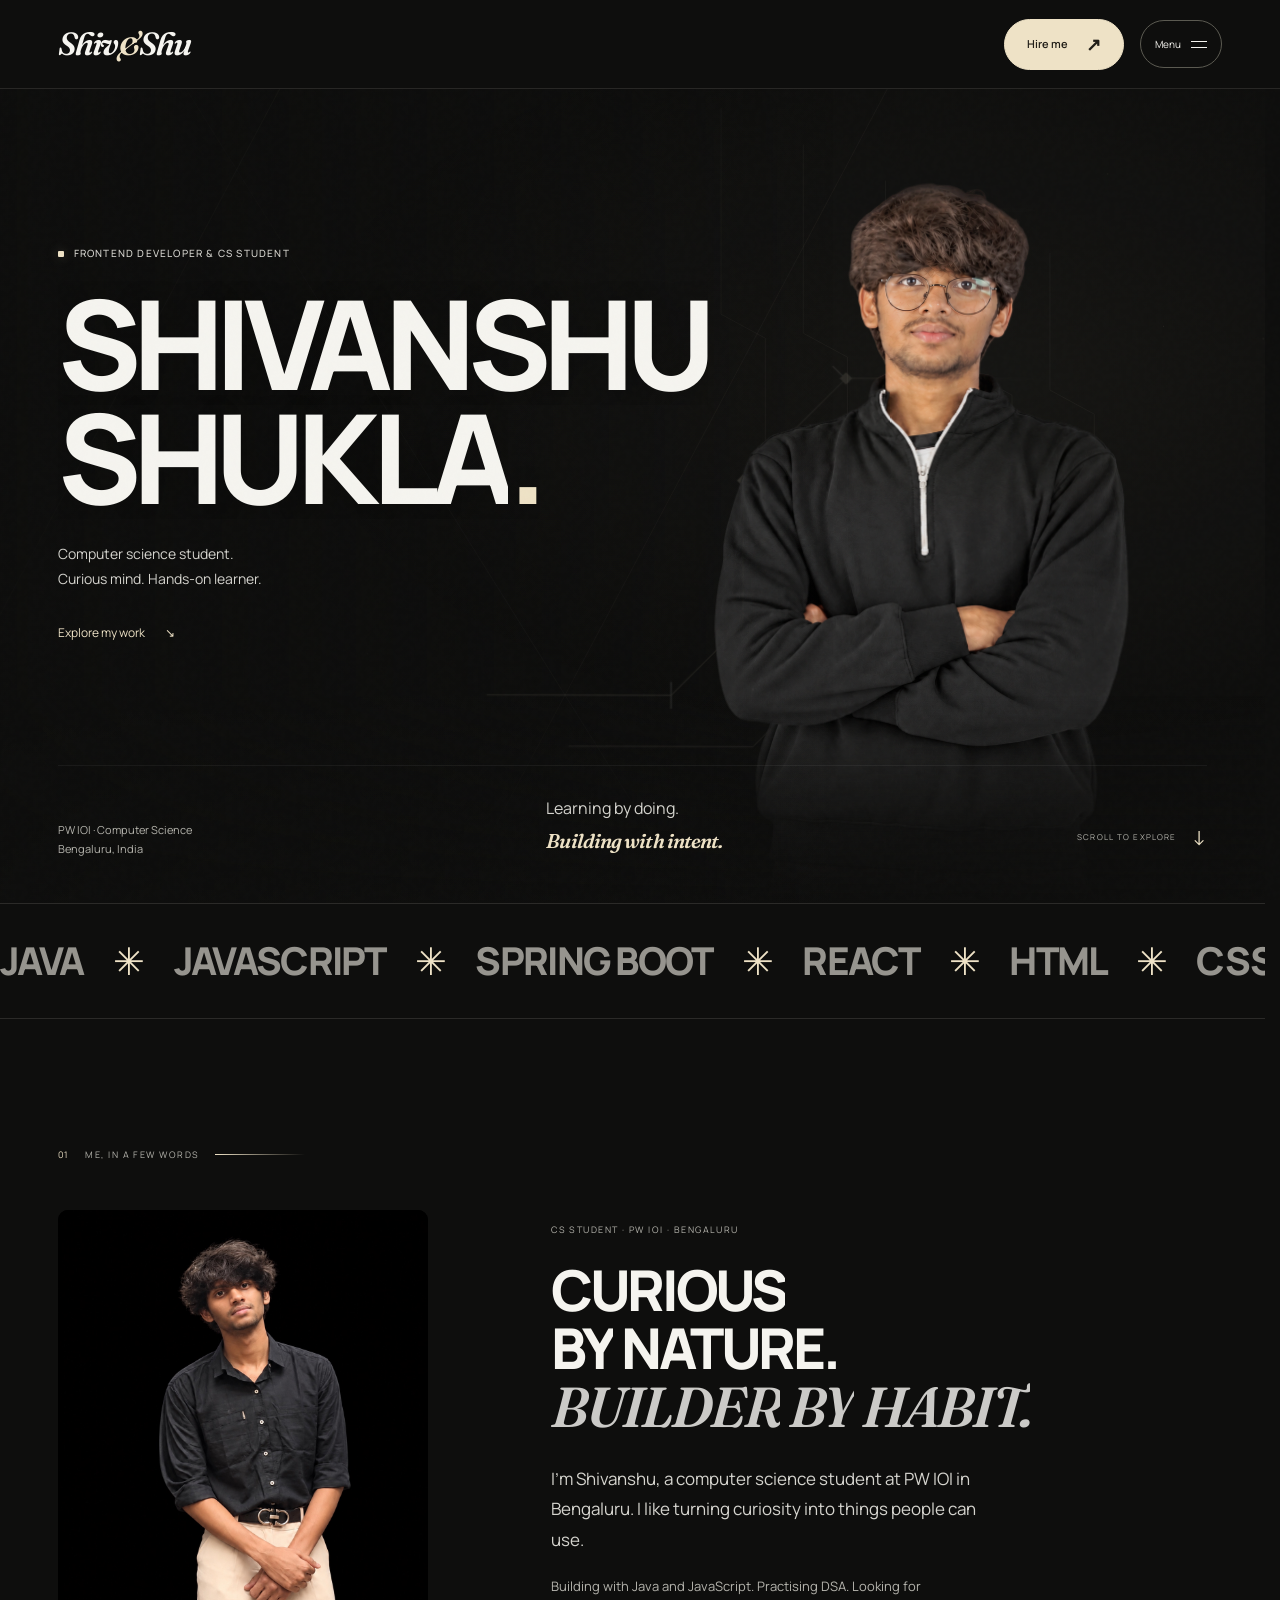
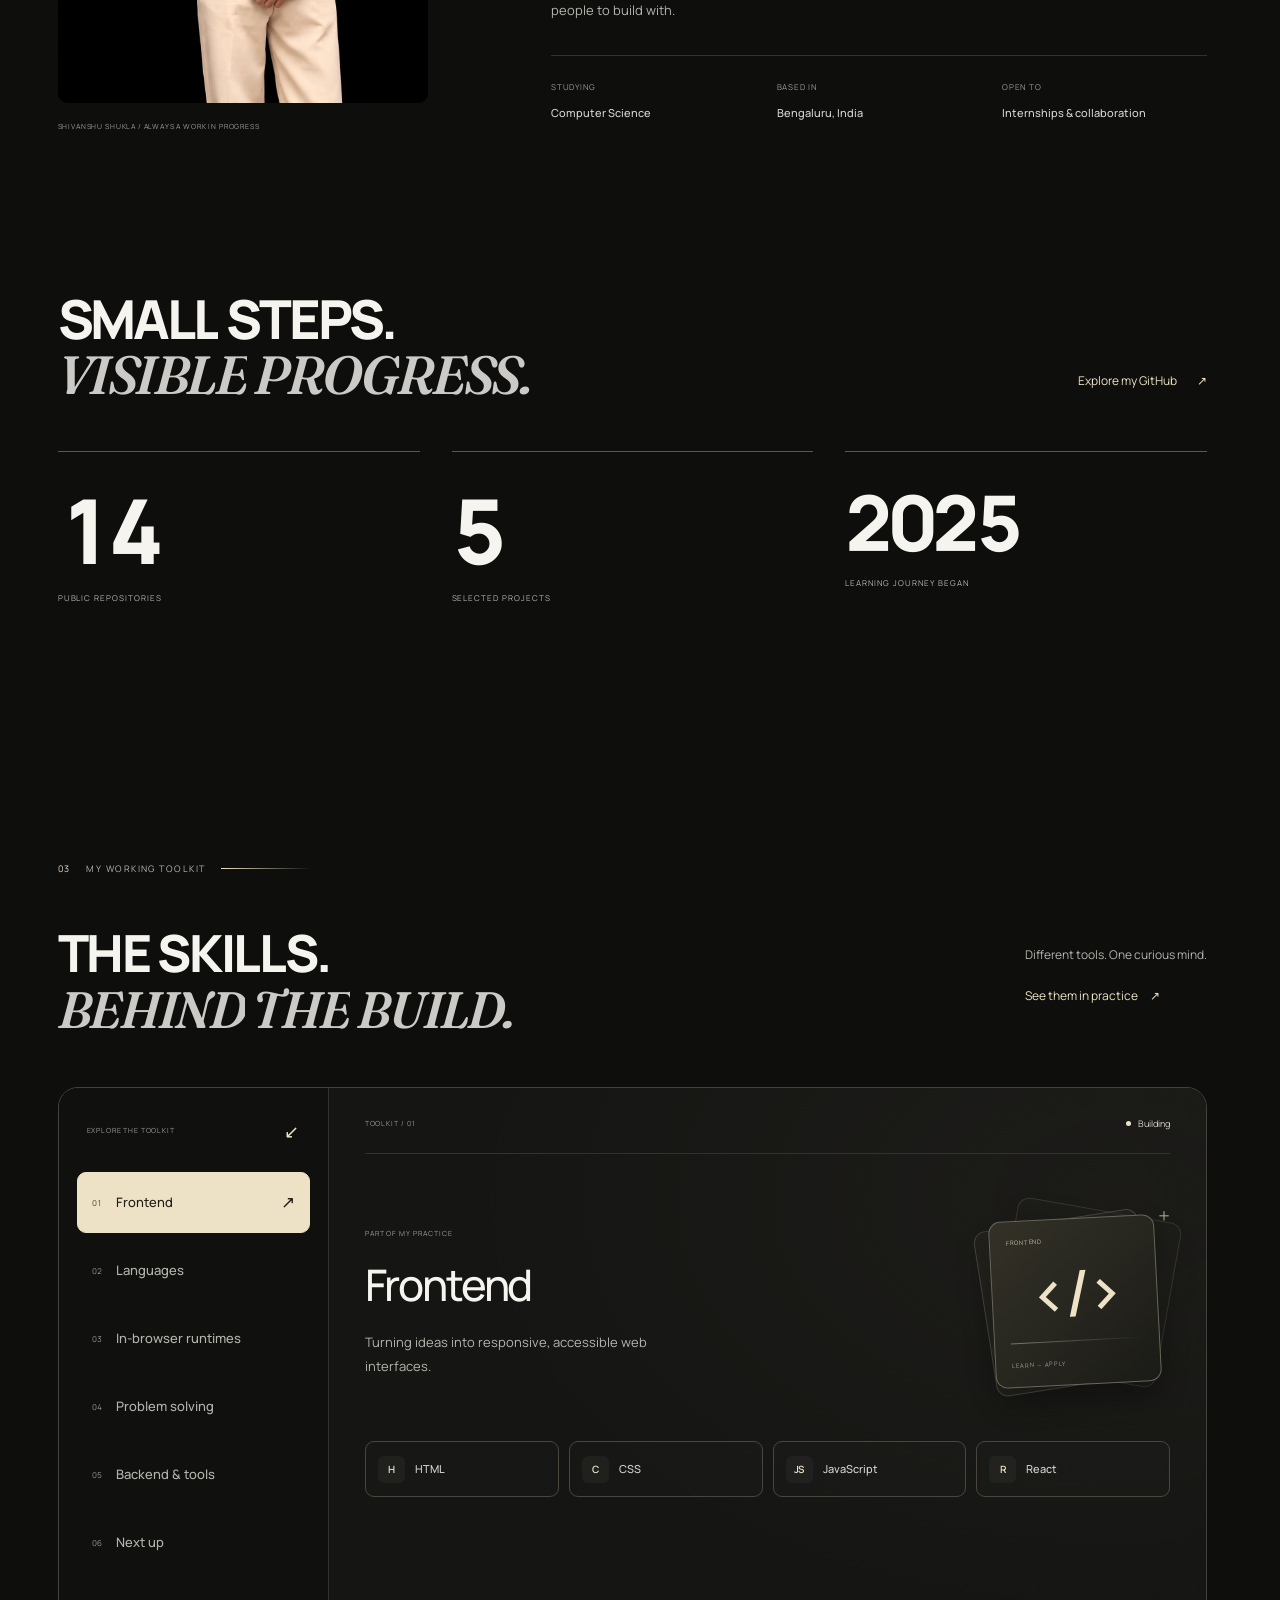
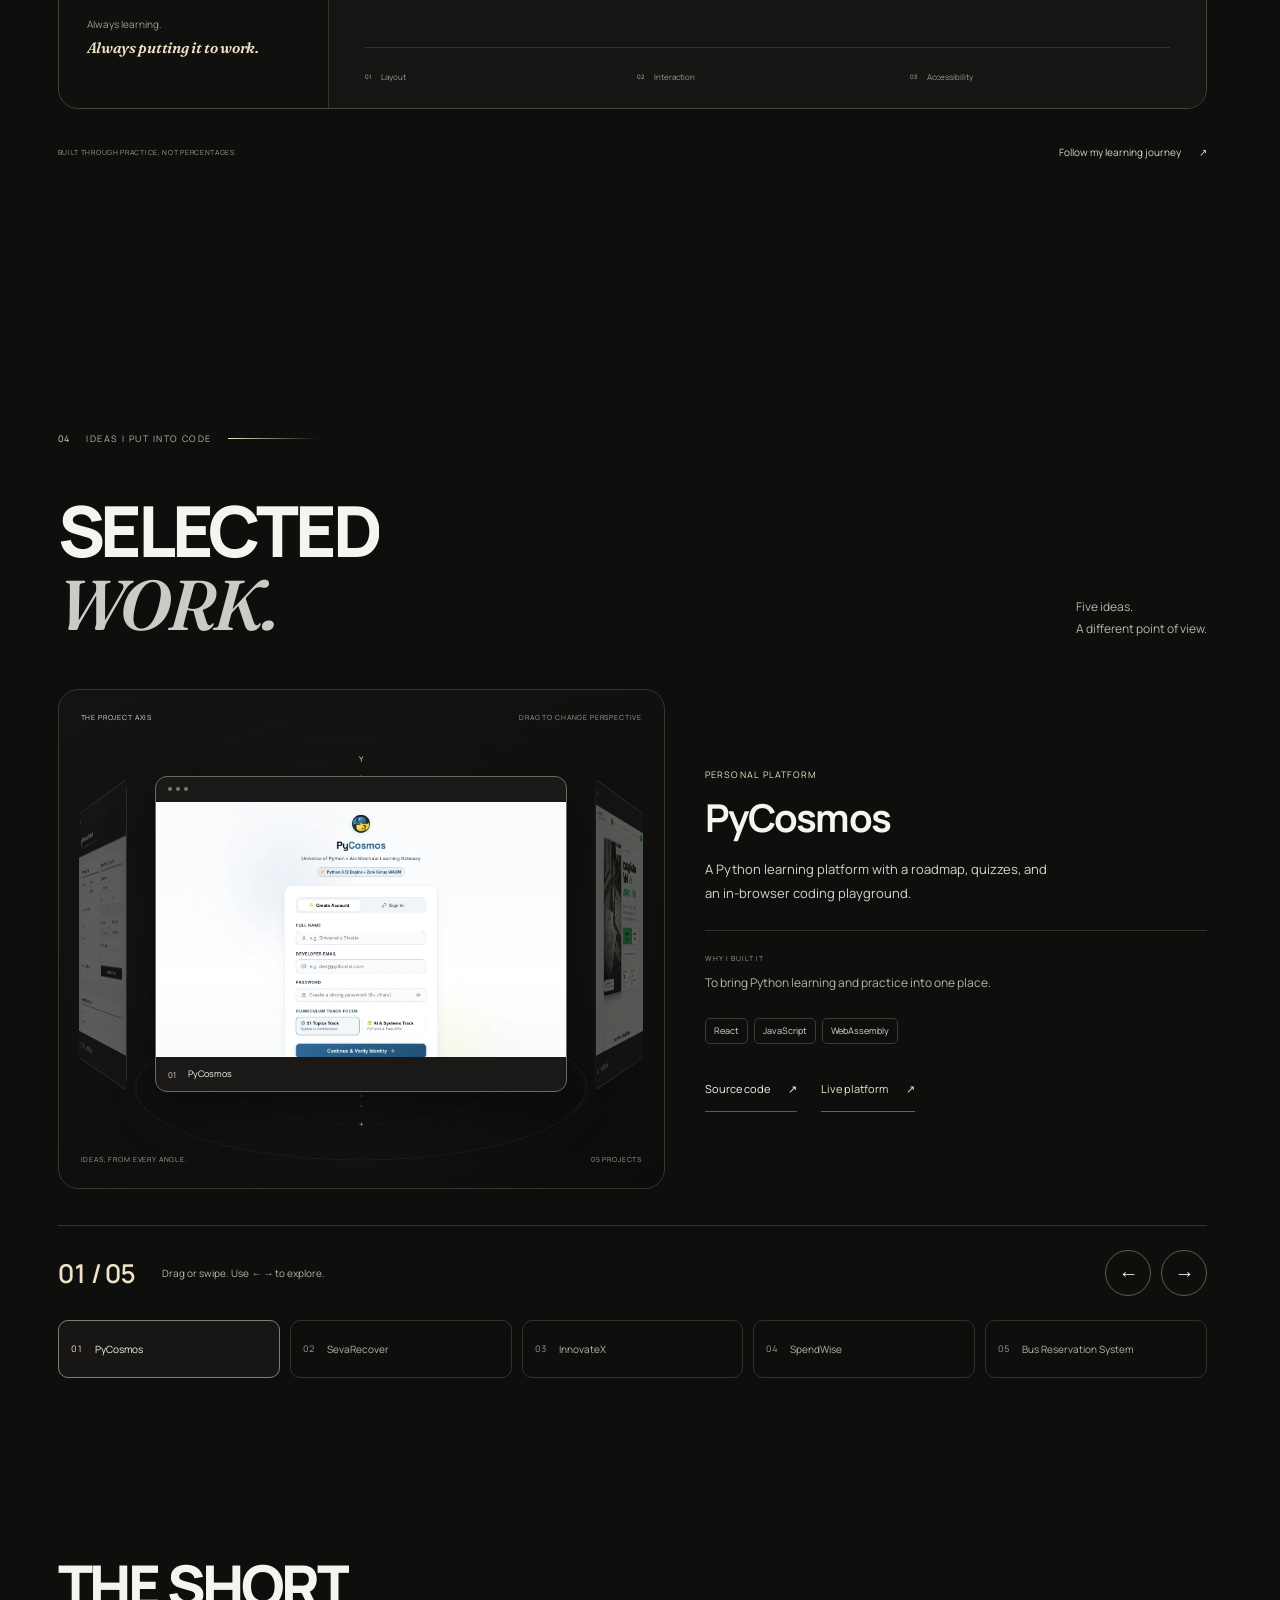
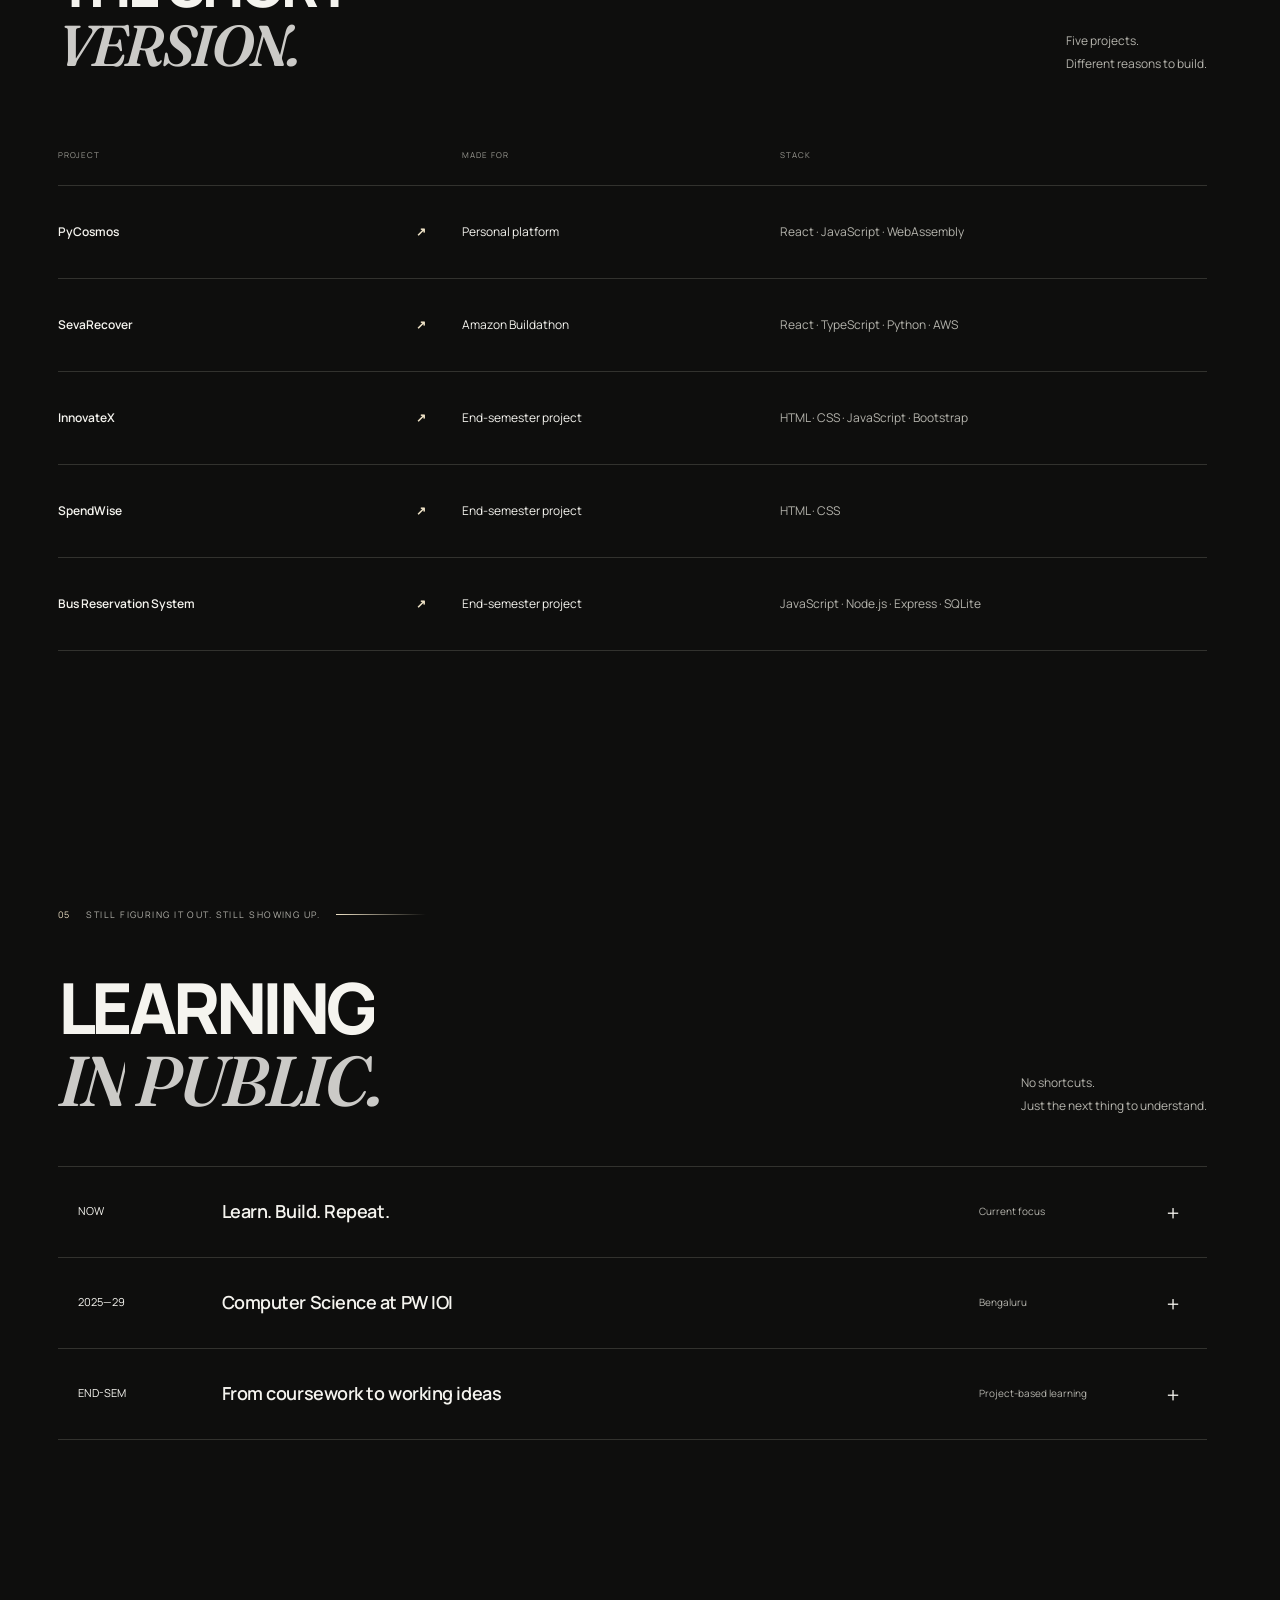
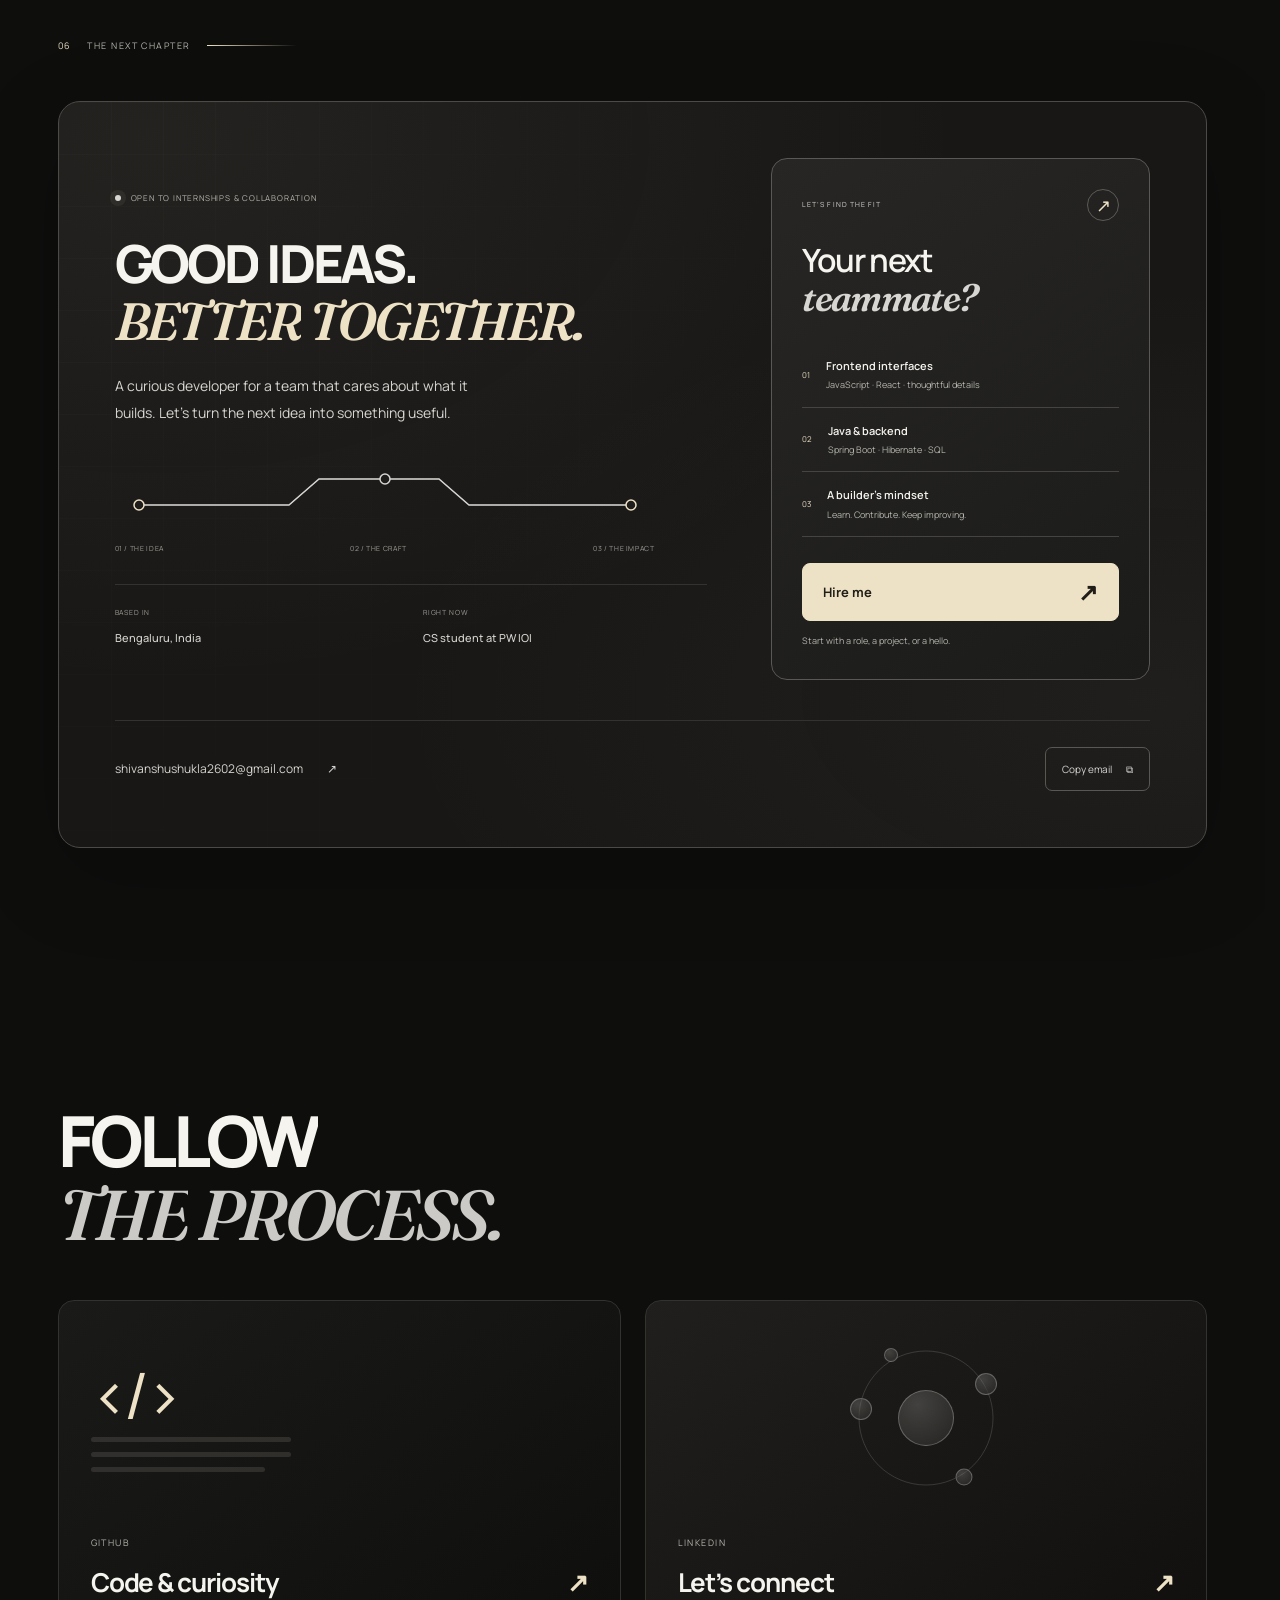
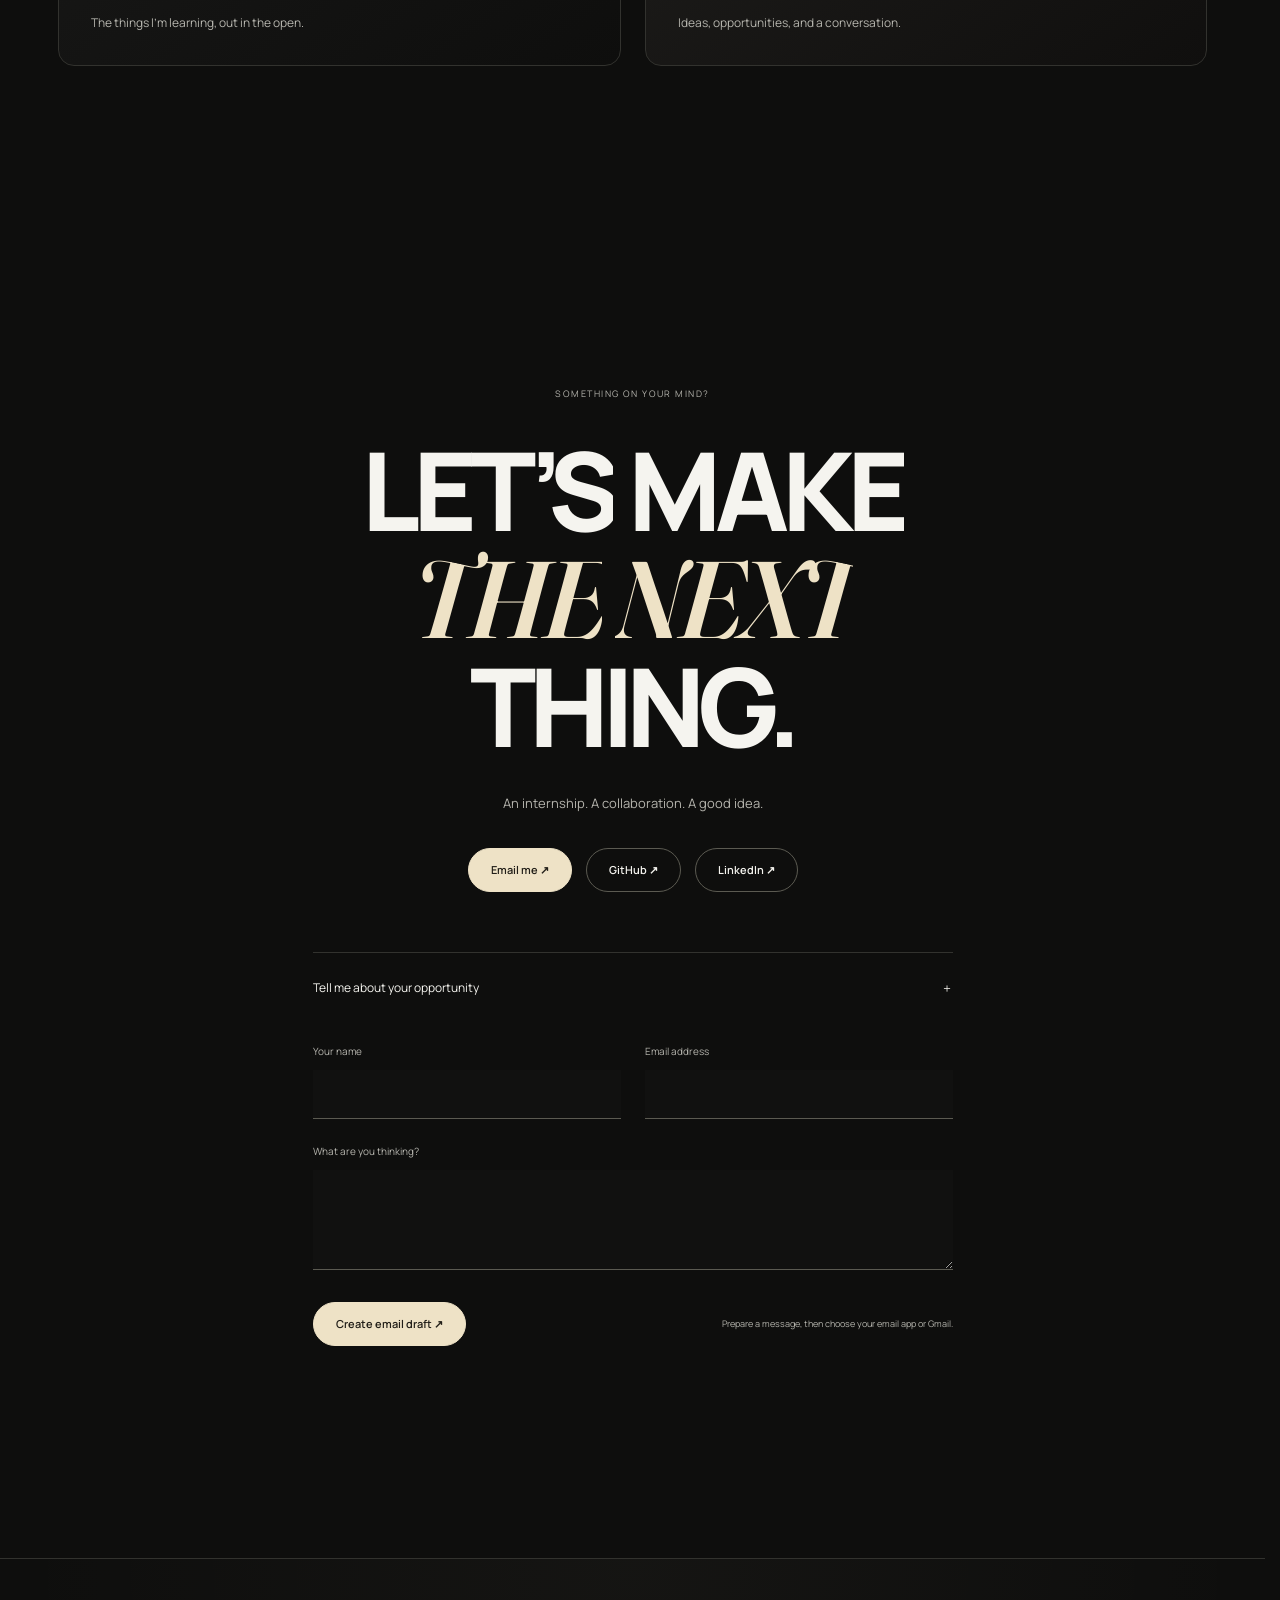
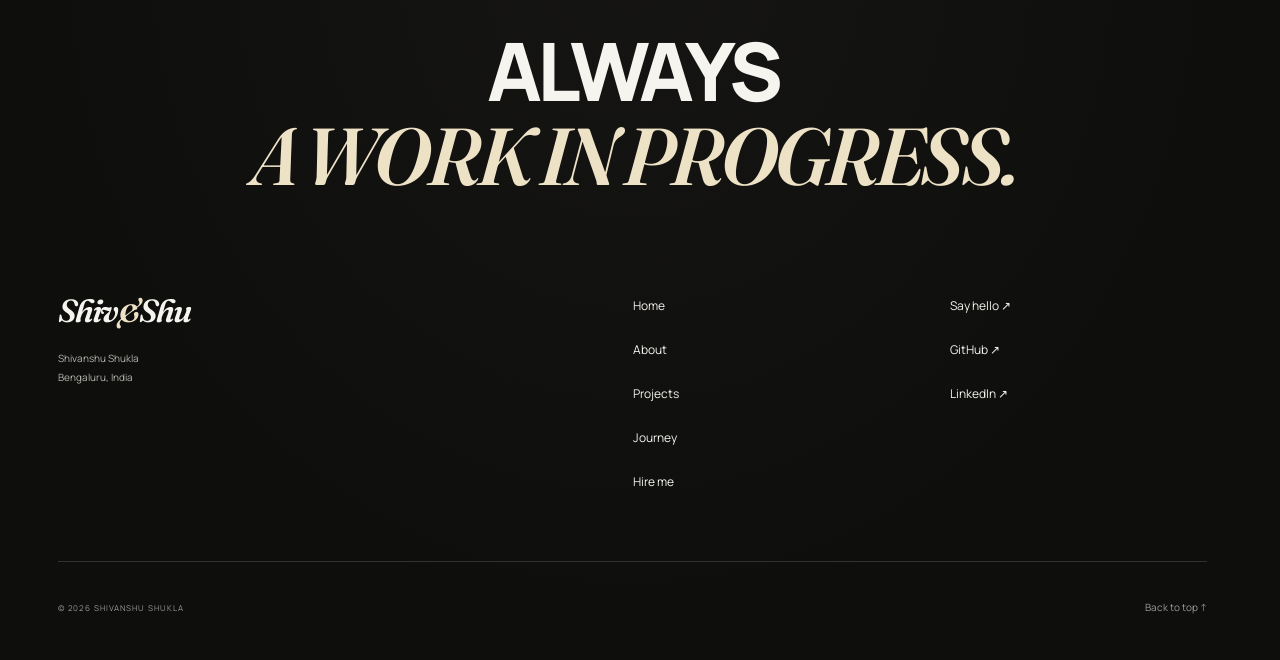
==== commit c9151ae2: "Remove wristband from hero portrait" ====
--- a/index.html
+++ b/index.html
@@ -22,7 +22,7 @@
 <meta content="https://shiv-and-shu-portfolio.vercel.app/assets/images/portfolio-social.webp" name="twitter:image"/>
 <link href="data:image/svg+xml,%3Csvg xmlns='http://www.w3.org/2000/svg' viewBox='0 0 64 64'%3E%3Crect width='64' height='64' rx='14' fill='%230e0e0d'/%3E%3Ctext x='32' y='43' text-anchor='middle' font-family='sans-serif' font-size='26' fill='%23eee2c6'%3E%26amp%3B%3C/text%3E%3C/svg%3E" rel="icon"/>
 <link as="font" crossorigin="" href="./assets/fonts/manrope-latin.woff2" rel="preload" type="font/woff2"/>
-<link as="image" href="./assets/images/shivanshu-hero-black-hoodie.png" rel="preload"/>
+<link as="image" href="./assets/images/shivanshu-hero-no-wristband.png" rel="preload"/>
 <link href="./styles.css?v=skills-workspace-26" rel="stylesheet"/>
 <script type="application/ld+json">{"@context": "https://schema.org", "@type": "Person", "name": "Shivanshu Shukla", "givenName": "Shivanshu", "familyName": "Shukla", "url": "https://shiv-and-shu-portfolio.vercel.app/", "jobTitle": "Computer science student and frontend developer", "address": {"@type": "PostalAddress", "addressLocality": "Bengaluru", "addressRegion": "Karnataka", "addressCountry": "IN"}, "sameAs": ["https://github.com/shivanshushukla2602-hash", "https://www.linkedin.com/in/shivanshu-shukla-09a373377/"]}</script>
 <script defer="" src="./portfolio.js?v=skills-workspace-26"></script>
@@ -33,7 +33,7 @@
 <noscript><nav class="no-script-nav" aria-label="Section navigation"><a href="#about">About</a><a href="#stats">Stats</a><a href="#skills">Toolkit</a><a href="#work">Projects</a><a href="#journey">Journey</a><a href="#hire">Hire me</a><a href="#contact">Contact</a></nav></noscript>
 <div class="menu-backdrop" id="menuBackdrop" aria-hidden="true" hidden></div><nav class="site-menu" id="siteMenu" aria-label="Main navigation" hidden><div class="drawer-intro"><span class="eyebrow">SHIV&amp;SHU / DIRECTORY</span><p>Pick a<br/><em>direction.</em></p></div><div class="menu-links"><a href="#hero"><span class="menu-number" aria-hidden="true">01</span><span class="menu-link-name">Home</span><span class="menu-arrow" aria-hidden="true">↗</span></a><a href="#about"><span class="menu-number" aria-hidden="true">02</span><span class="menu-link-name">About me</span><span class="menu-arrow" aria-hidden="true">↗</span></a><a href="#stats"><span class="menu-number" aria-hidden="true">03</span><span class="menu-link-name">Progress</span><span class="menu-arrow" aria-hidden="true">↗</span></a><a href="#work"><span class="menu-number" aria-hidden="true">04</span><span class="menu-link-name">Selected work</span><span class="menu-arrow" aria-hidden="true">↗</span></a><a href="#journey"><span class="menu-number" aria-hidden="true">05</span><span class="menu-link-name">My journey</span><span class="menu-arrow" aria-hidden="true">↗</span></a><a href="#hire"><span class="menu-number" aria-hidden="true">06</span><span class="menu-link-name">Hire me</span><span class="menu-arrow" aria-hidden="true">↗</span></a><a href="#contact"><span class="menu-number" aria-hidden="true">07</span><span class="menu-link-name">Contact</span><span class="menu-arrow" aria-hidden="true">↗</span></a></div><div class="drawer-footer"><p>Bengaluru, India<br/>Good conversations welcome.</p><div class="menu-socials"><a href="https://github.com/shivanshushukla2602-hash" target="_blank" rel="noopener noreferrer">GitHub ↗</a><a href="https://www.linkedin.com/in/shivanshu-shukla-09a373377/" target="_blank" rel="noopener noreferrer">LinkedIn ↗</a></div></div></nav>
 <main id="main-content" tabindex="-1">
-<section id="hero" class="hero" aria-labelledby="hero-heading"><canvas id="heroField" aria-hidden="true"></canvas><div class="hero-visual" aria-hidden="true"><div class="hero-atmosphere"><span></span><span></span><span></span></div><svg class="hero-traces" viewBox="0 0 800 700" fill="none"><path class="hero-trace-line" pathLength="1" d="M40 570H220L290 500V360L390 260H680M120 620H300L370 550H700M510 95H680V190"/><path class="hero-trace-ticks" d="M220 557V583M287 487L303 503M377 248L393 264M667 82L693 108M507 82V108"/><path class="hero-trace-node" d="M284 360L290 354L296 360L290 366ZM384 260L390 254L396 260L390 266ZM674 190L680 184L686 190L680 196Z"/></svg><div class="hero-portrait-plane"><img class="hero-portrait" src="./assets/images/shivanshu-hero-black-hoodie.png" width="1078" height="1459" alt="" fetchpriority="high" decoding="async"/></div></div><div class="hero-inner"><div class="hero-copy"><p class="hero-role"><span aria-hidden="true"></span>Frontend developer &amp; CS student</p><h1 id="hero-heading"><span>SHIVANSHU</span><span>SHUKLA<span class="hero-dot">.</span></span></h1><p class="hero-intro">Computer science student.<br/>Curious mind. Hands-on learner.</p><a href="#work" class="text-link hero-work-link">Explore my work <span aria-hidden="true">↘</span></a></div><div class="hero-bottom"><p>PW IOI · Computer Science<br/>Bengaluru, India</p><p>Learning by doing.<br/><em>Building with intent.</em></p><a href="#about" class="scroll-cue">SCROLL TO EXPLORE <span aria-hidden="true">↓</span></a></div></div></section>
+<section id="hero" class="hero" aria-labelledby="hero-heading"><canvas id="heroField" aria-hidden="true"></canvas><div class="hero-visual" aria-hidden="true"><div class="hero-atmosphere"><span></span><span></span><span></span></div><svg class="hero-traces" viewBox="0 0 800 700" fill="none"><path class="hero-trace-line" pathLength="1" d="M40 570H220L290 500V360L390 260H680M120 620H300L370 550H700M510 95H680V190"/><path class="hero-trace-ticks" d="M220 557V583M287 487L303 503M377 248L393 264M667 82L693 108M507 82V108"/><path class="hero-trace-node" d="M284 360L290 354L296 360L290 366ZM384 260L390 254L396 260L390 266ZM674 190L680 184L686 190L680 196Z"/></svg><div class="hero-portrait-plane"><img class="hero-portrait" src="./assets/images/shivanshu-hero-no-wristband.png" width="1078" height="1459" alt="" fetchpriority="high" decoding="async"/></div></div><div class="hero-inner"><div class="hero-copy"><p class="hero-role"><span aria-hidden="true"></span>Frontend developer &amp; CS student</p><h1 id="hero-heading"><span>SHIVANSHU</span><span>SHUKLA<span class="hero-dot">.</span></span></h1><p class="hero-intro">Computer science student.<br/>Curious mind. Hands-on learner.</p><a href="#work" class="text-link hero-work-link">Explore my work <span aria-hidden="true">↘</span></a></div><div class="hero-bottom"><p>PW IOI · Computer Science<br/>Bengaluru, India</p><p>Learning by doing.<br/><em>Building with intent.</em></p><a href="#about" class="scroll-cue">SCROLL TO EXPLORE <span aria-hidden="true">↓</span></a></div></div></section>
 <div class="skills-marquee" role="region" aria-label="My skills"><div class="marquee-track"><span>JAVA <b aria-hidden="true">✳</b> JAVASCRIPT <b aria-hidden="true">✳</b> SPRING BOOT <b aria-hidden="true">✳</b> REACT <b aria-hidden="true">✳</b> HTML <b aria-hidden="true">✳</b> CSS <b aria-hidden="true">✳</b> DSA <b aria-hidden="true">✳</b> HIBERNATE <b aria-hidden="true">✳</b> MAVEN <b aria-hidden="true">✳</b> GIT <b aria-hidden="true">✳</b></span><span aria-hidden="true">JAVA <b aria-hidden="true">✳</b> JAVASCRIPT <b aria-hidden="true">✳</b> SPRING BOOT <b aria-hidden="true">✳</b> REACT <b aria-hidden="true">✳</b> HTML <b aria-hidden="true">✳</b> CSS <b aria-hidden="true">✳</b> DSA <b aria-hidden="true">✳</b> HIBERNATE <b aria-hidden="true">✳</b> MAVEN <b aria-hidden="true">✳</b> GIT <b aria-hidden="true">✳</b></span></div></div>
 <section id="about" class="section-padding about-section" aria-labelledby="about-heading"><div class="max-w-7xl"><div class="section-label-wrapper reveal-fade-up"><span class="section-number" aria-hidden="true">01</span><span class="section-label">ME, IN A FEW WORDS</span><span class="section-label-line" aria-hidden="true"></span></div><div class="about-layout"><figure class="about-photo reveal-fade-up"><img src="./assets/images/shivanshu-about-no-strap.jpg" width="1086" height="1448" alt="Shivanshu Shukla in a black shirt, centred against a solid black background" loading="lazy" decoding="async"/><figcaption>SHIVANSHU SHUKLA / ALWAYS A WORK IN PROGRESS</figcaption></figure><div class="about-copy"><p class="eyebrow reveal-fade-up">CS STUDENT · PW IOI · BENGALURU</p><h2 id="about-heading" class="text-section reveal-fade-up">CURIOUS<br/>BY NATURE.<br/><em>BUILDER BY HABIT.</em></h2><p class="about-story reveal-fade-up">I’m Shivanshu, a computer science student at PW IOI in Bengaluru. I like turning curiosity into things people can use.</p><p class="about-note reveal-fade-up">Building with Java and JavaScript. Practising DSA. Looking for people to build with.</p><div class="about-facts reveal-fade-up"><div><span>STUDYING</span><strong>Computer Science</strong></div><div><span>BASED IN</span><strong>Bengaluru, India</strong></div><div><span>OPEN TO</span><strong>Internships &amp; collaboration</strong></div></div></div></div></div></section>
 <section id="stats" class="section-padding stats-section" aria-labelledby="stats-heading"><div class="max-w-7xl"><div class="stats-heading"><h2 id="stats-heading" class="text-section reveal-fade-up">SMALL STEPS.<br/><em>VISIBLE PROGRESS.</em></h2><a class="text-link" href="https://github.com/shivanshushukla2602-hash?tab=repositories" target="_blank" rel="noopener noreferrer">Explore my GitHub <span aria-hidden="true">↗</span></a></div><div class="stats-grid"><div class="stat-item reveal-fade-up"><span class="stat-value" data-count="14">14</span><span>PUBLIC REPOSITORIES</span></div><div class="stat-item reveal-fade-up"><span class="stat-value" data-count="5">5</span><span>SELECTED PROJECTS</span></div><div class="stat-item reveal-fade-up"><span class="stat-value">2025</span><span>LEARNING JOURNEY BEGAN</span></div></div></div></section>
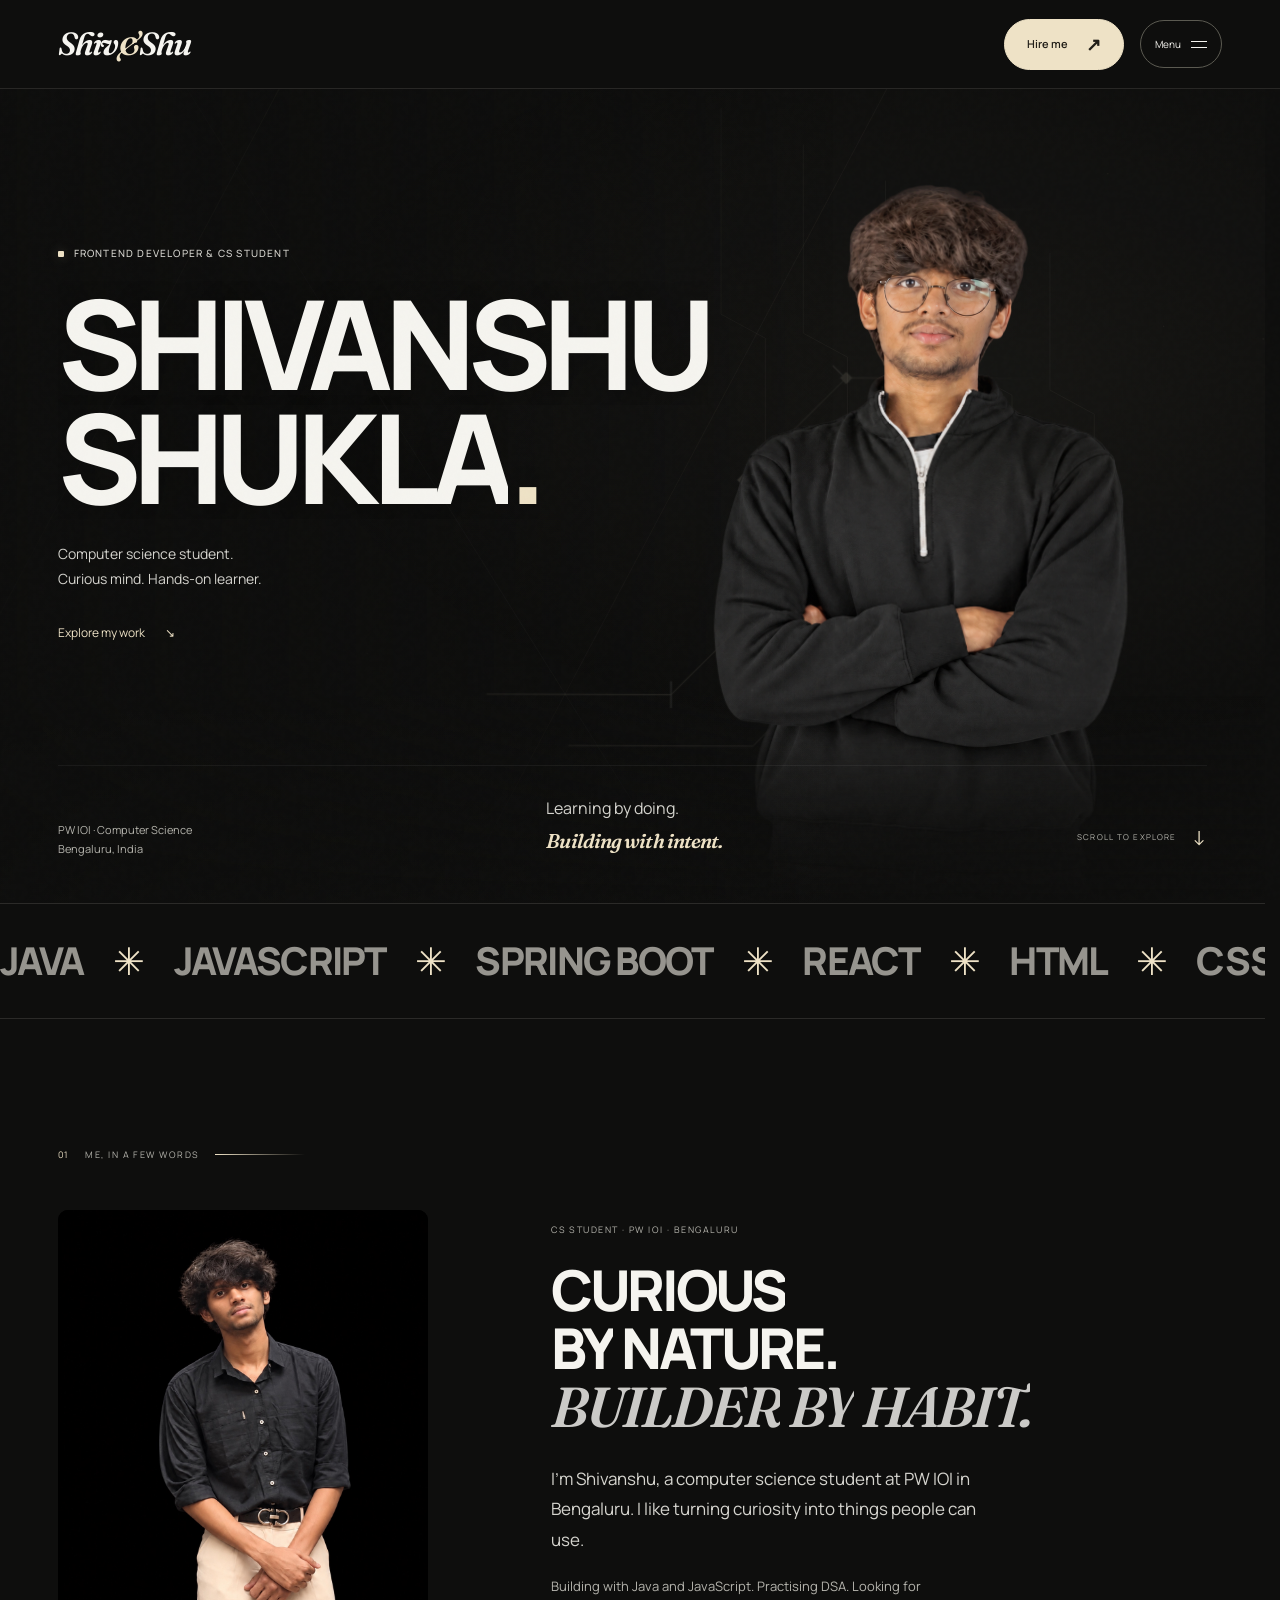
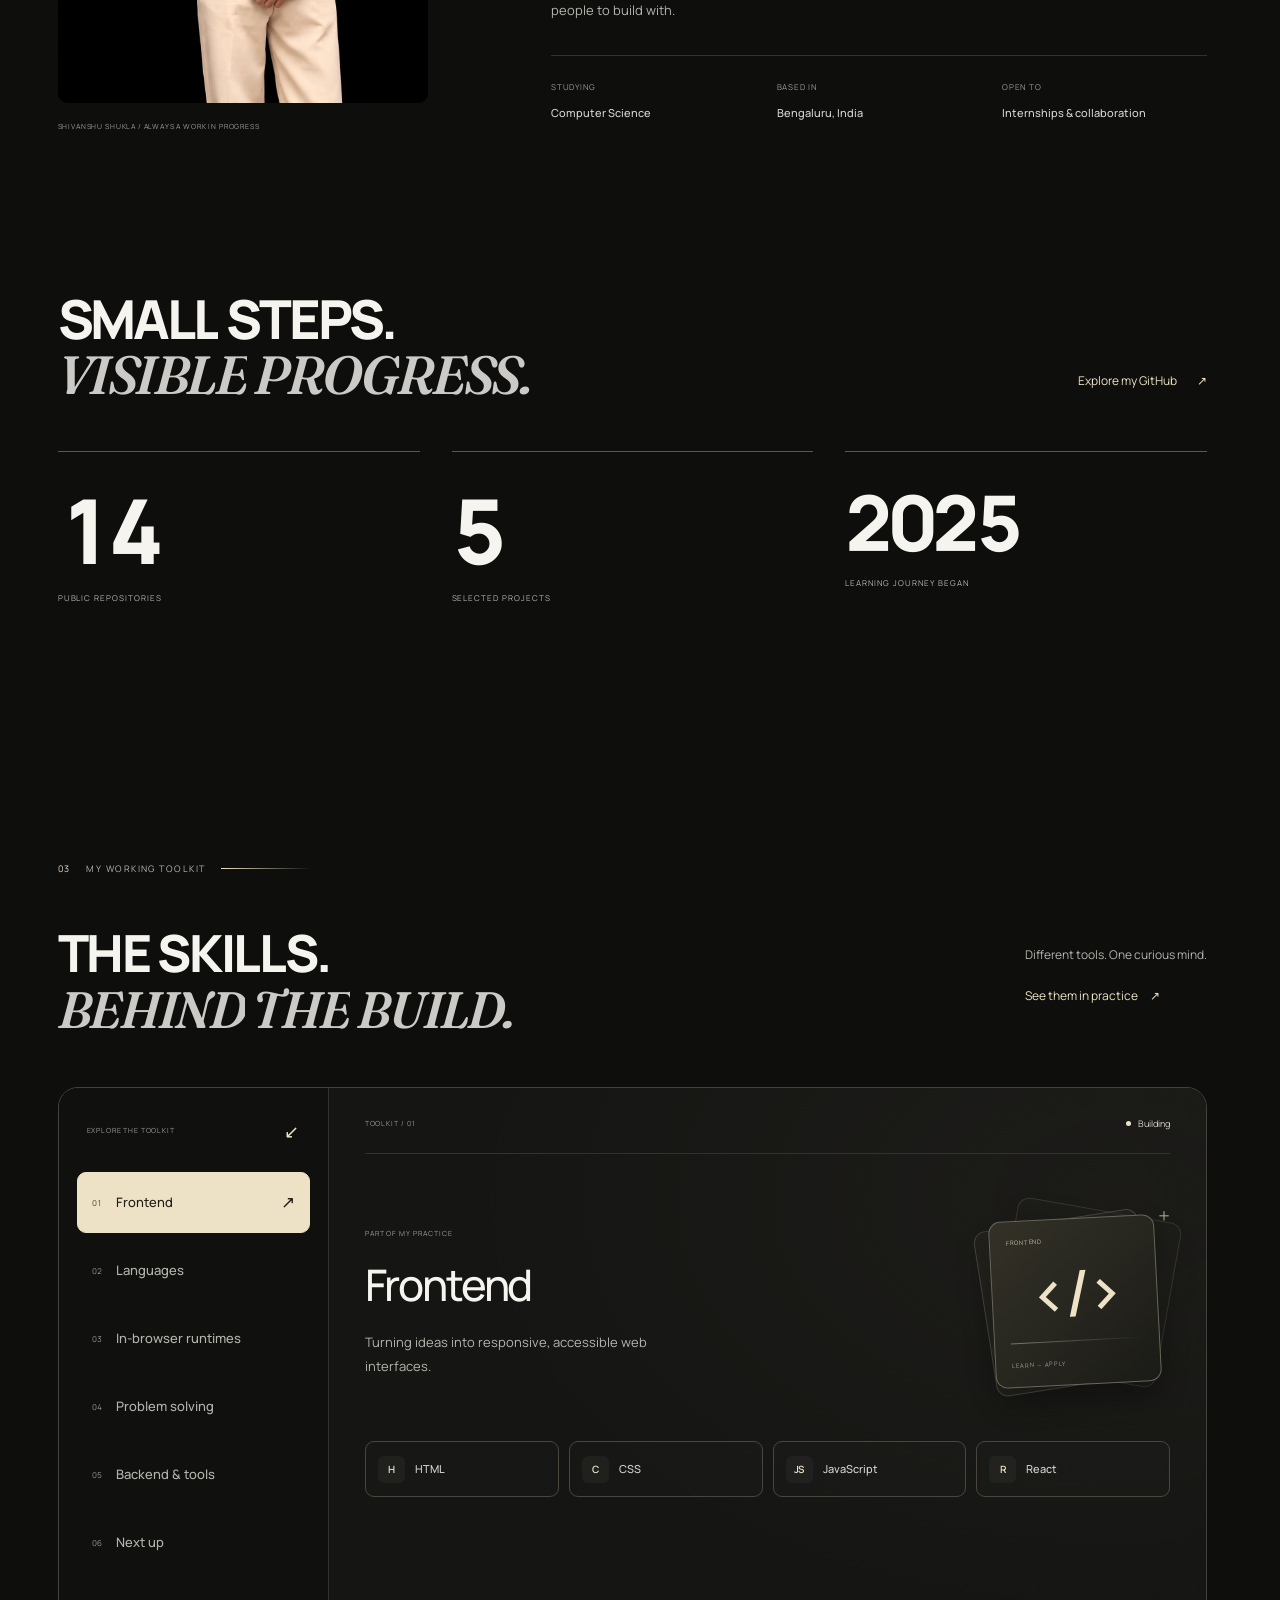
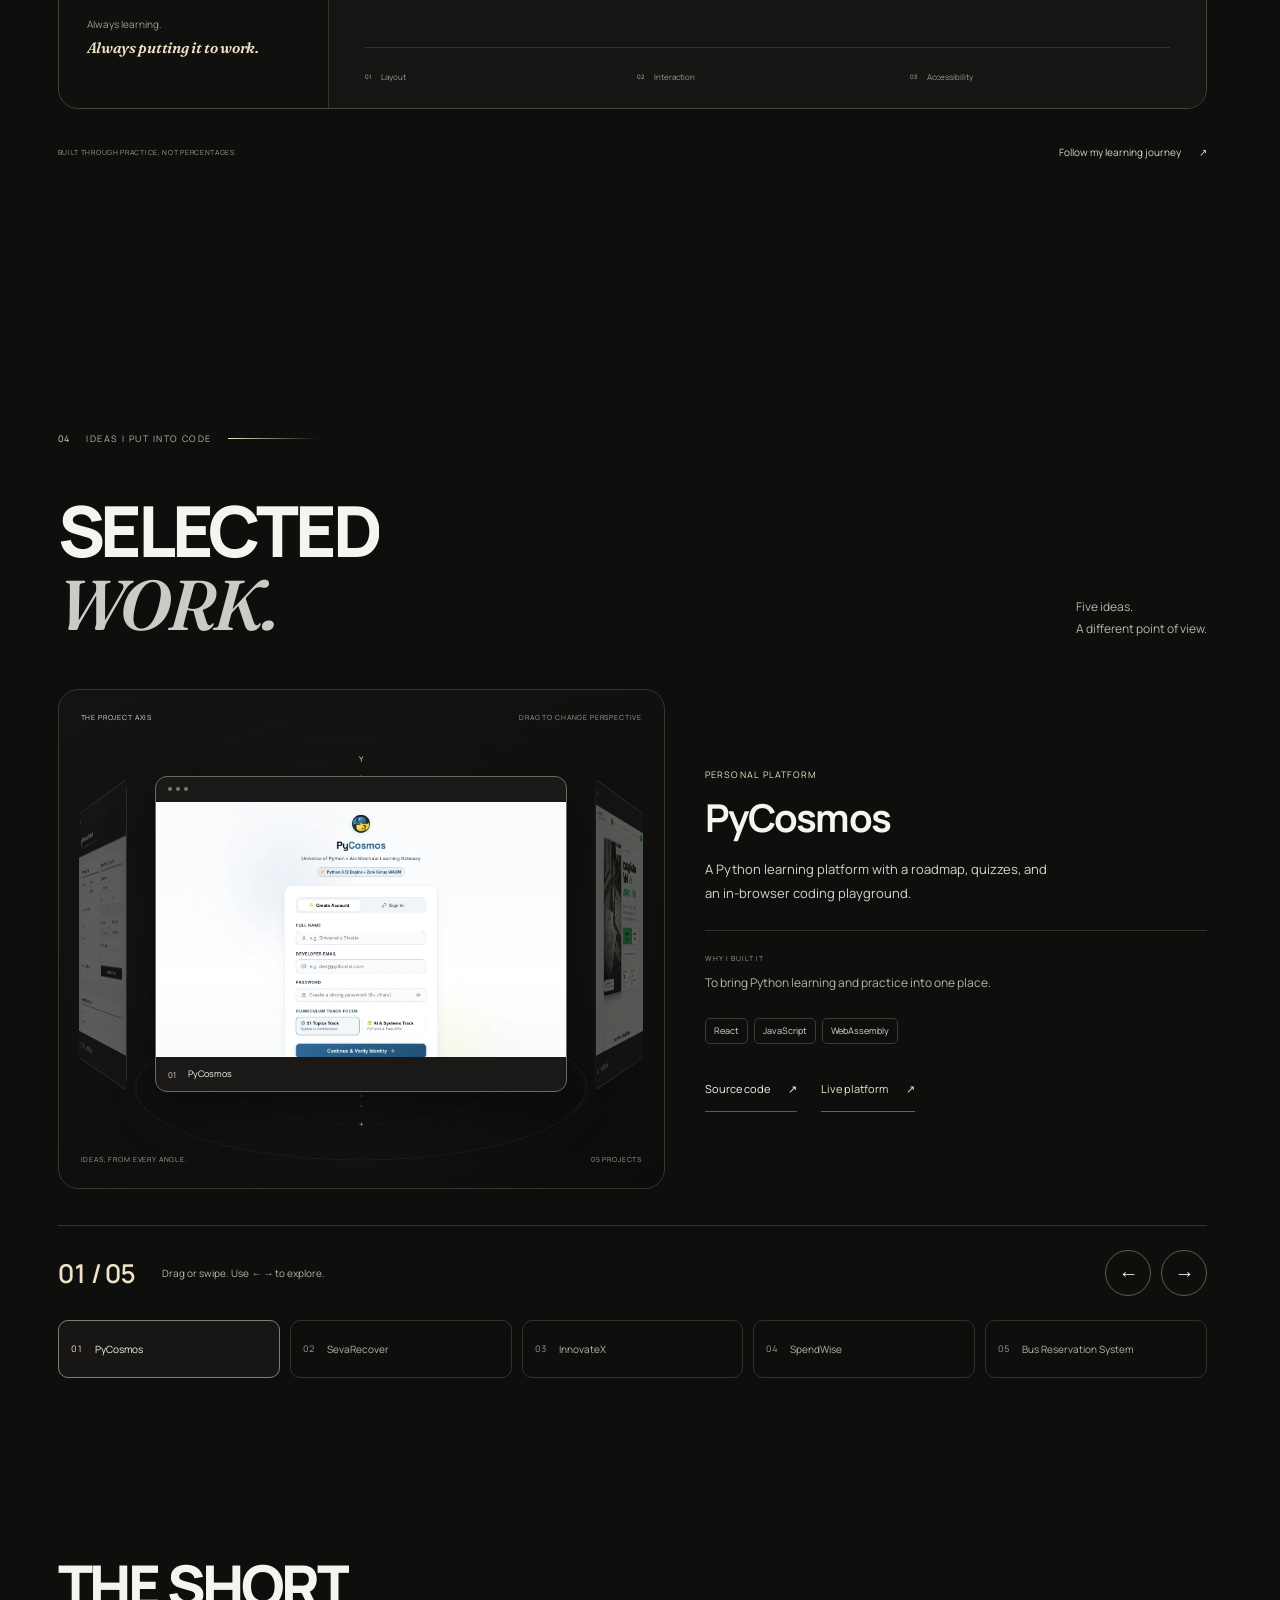
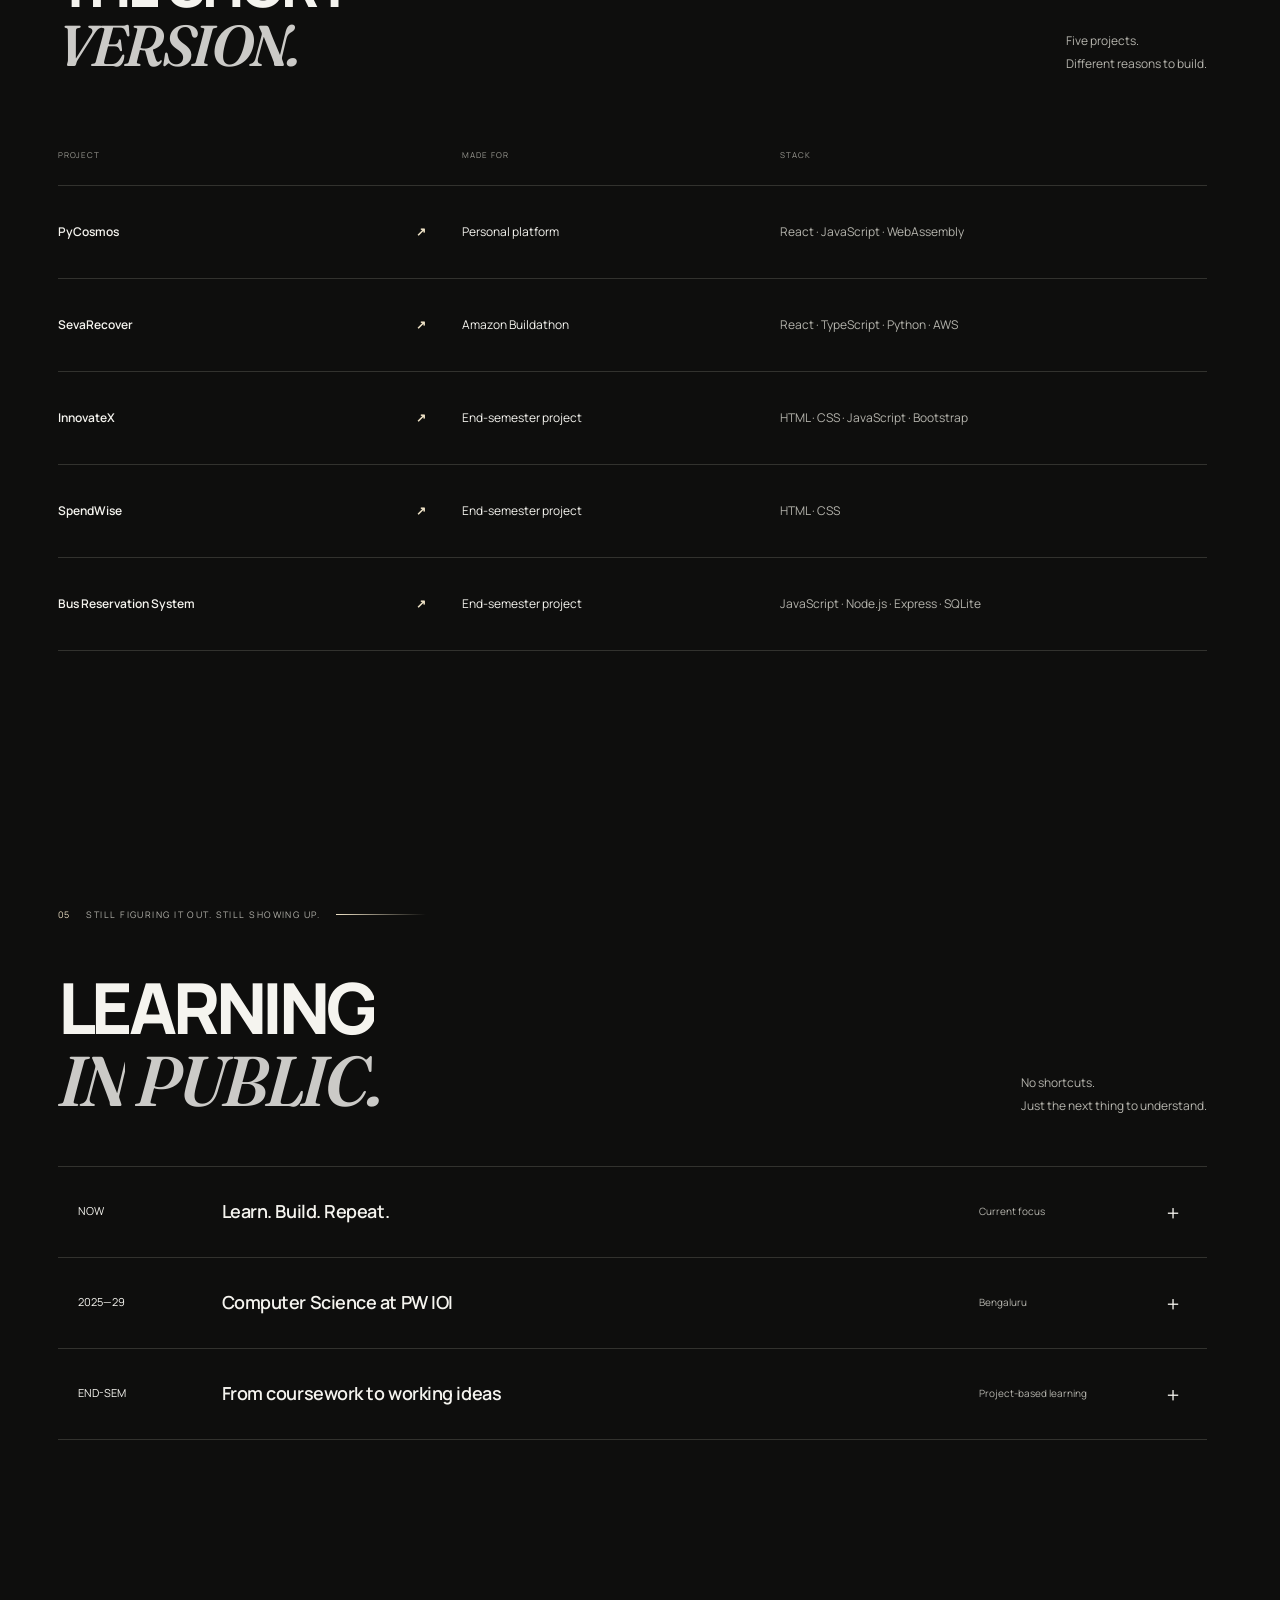
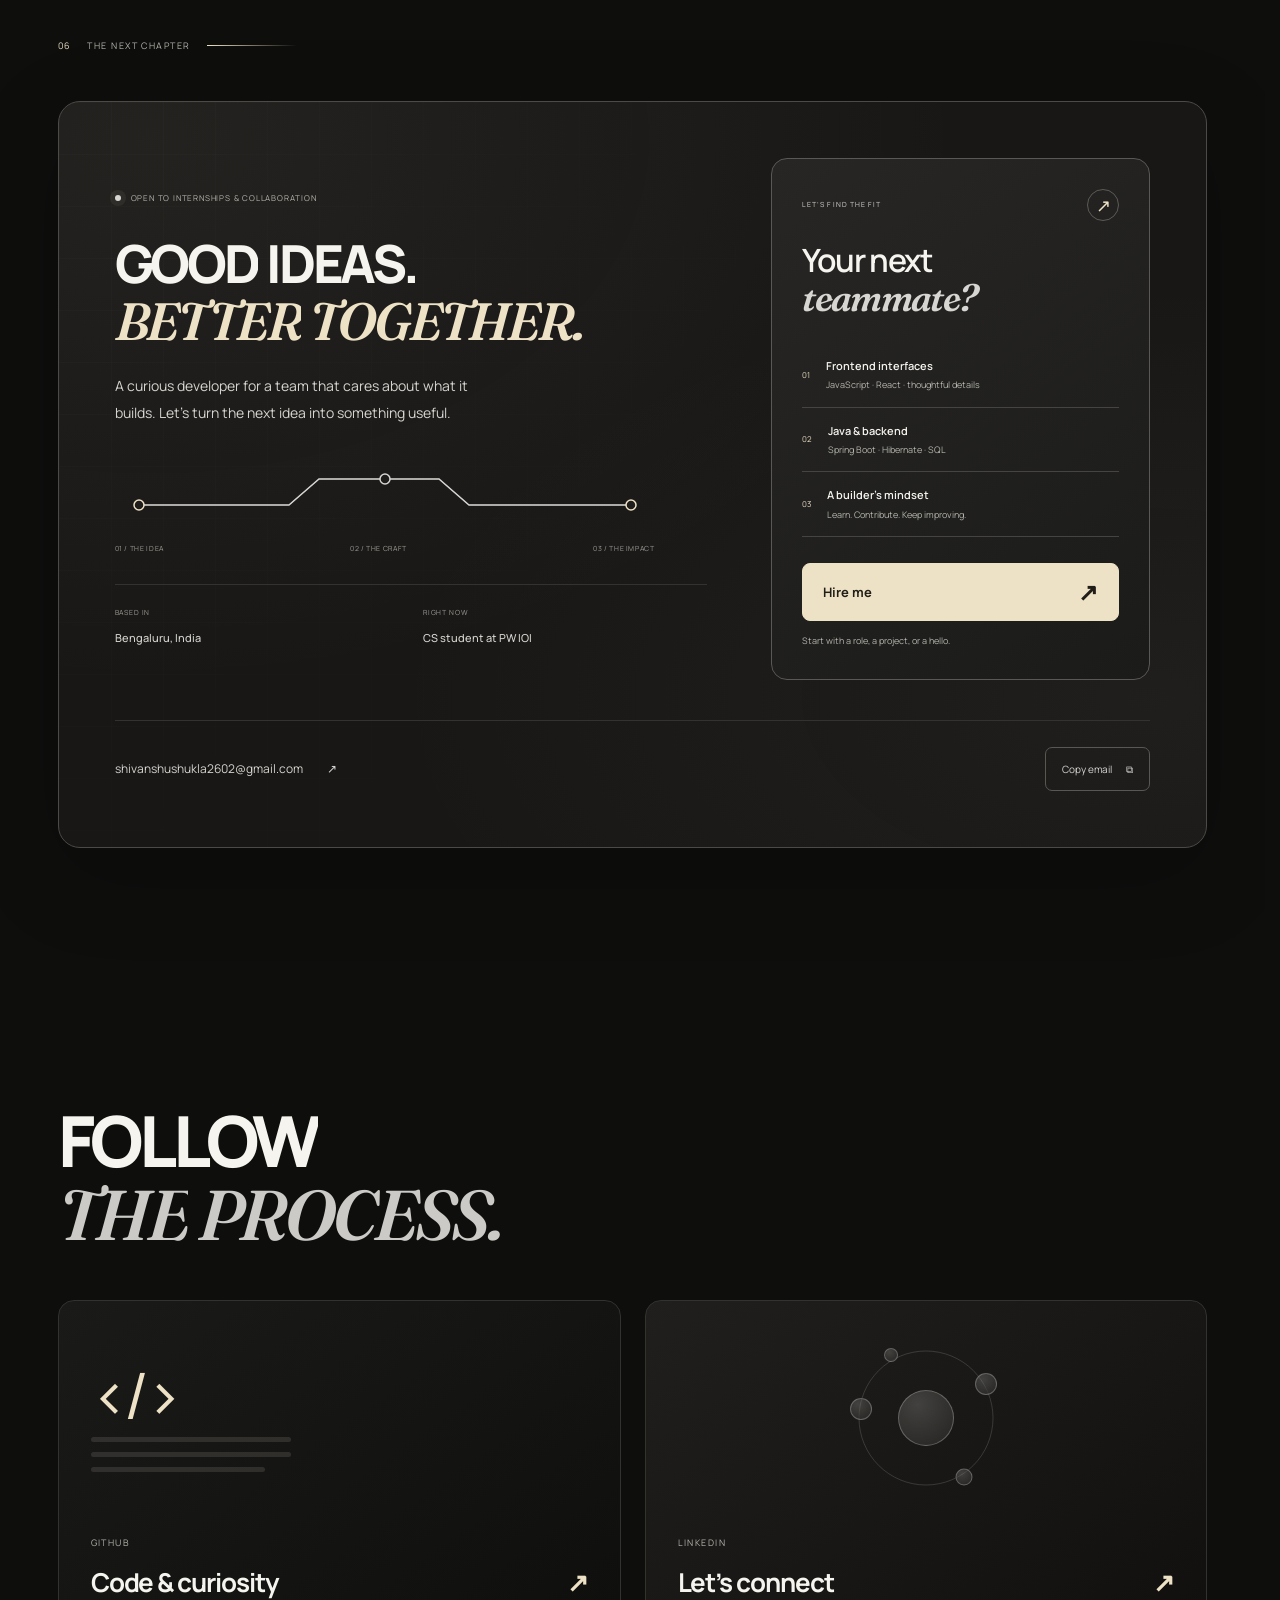
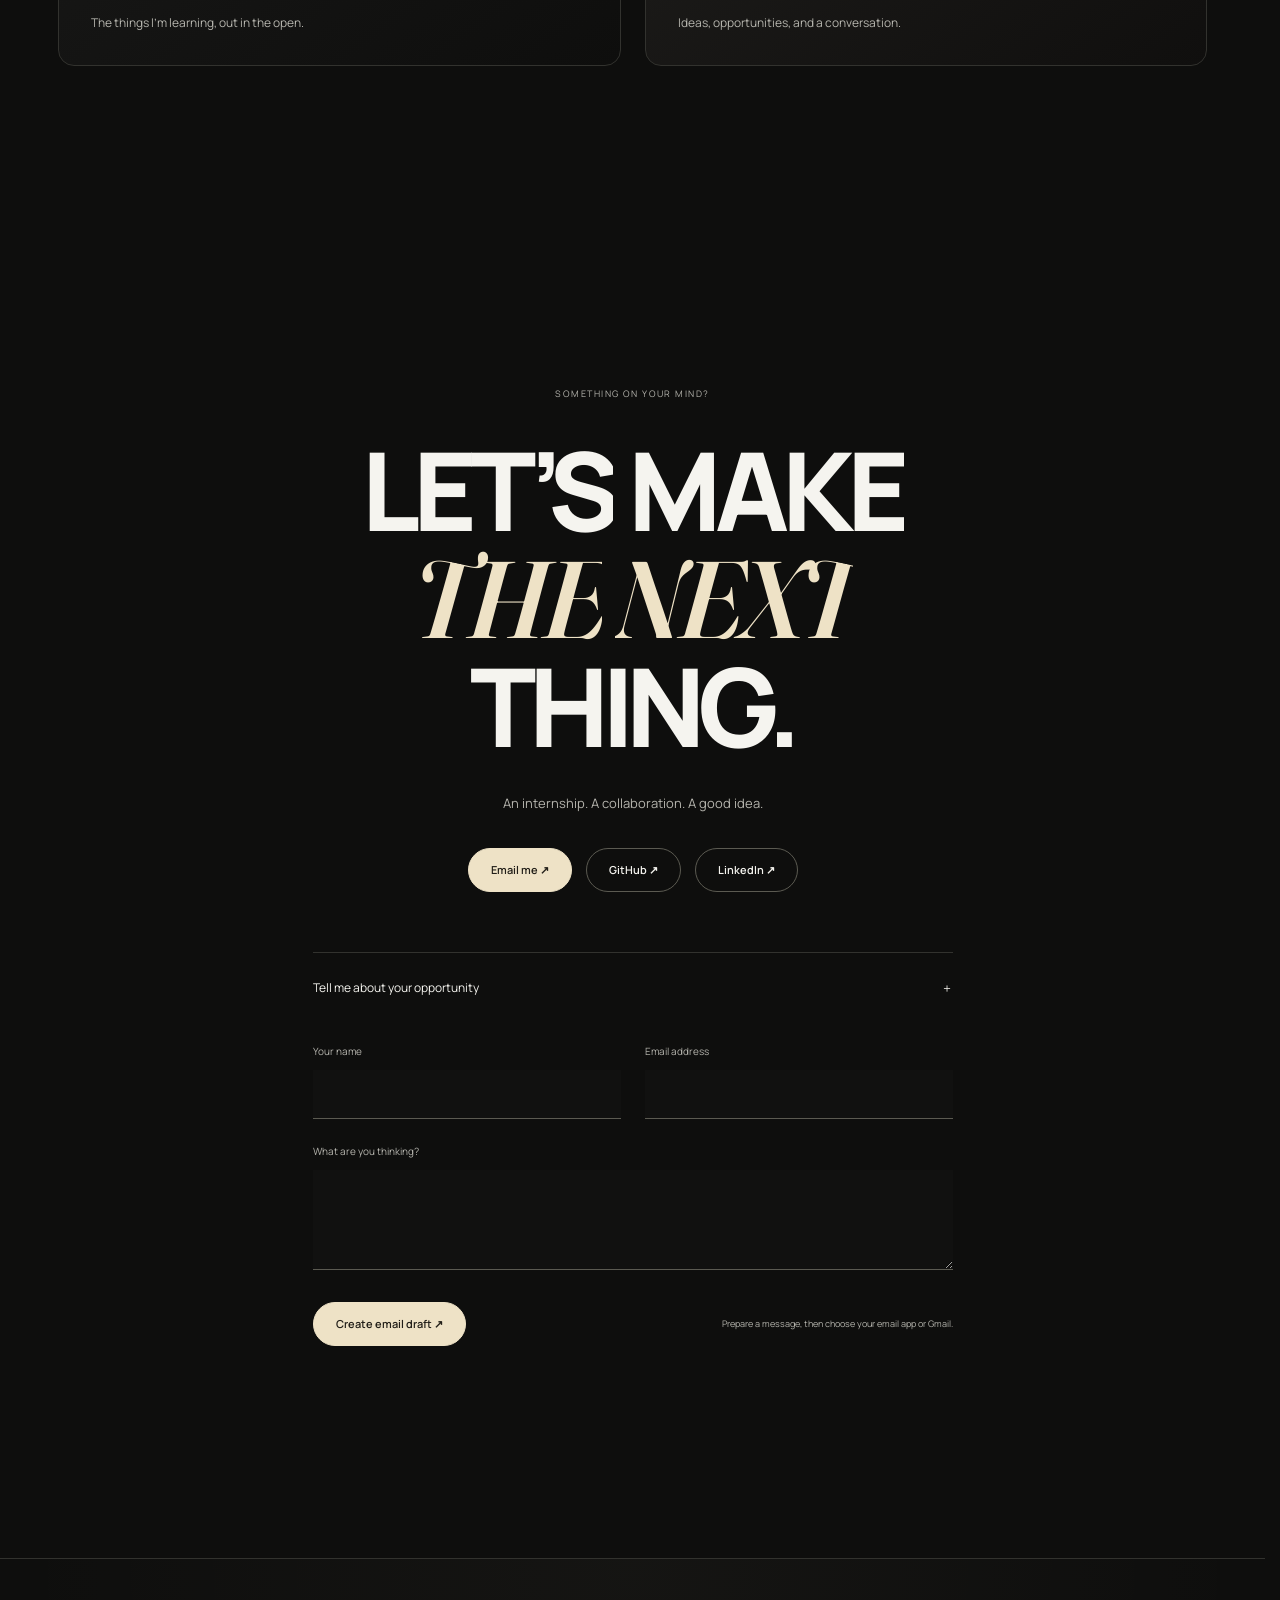
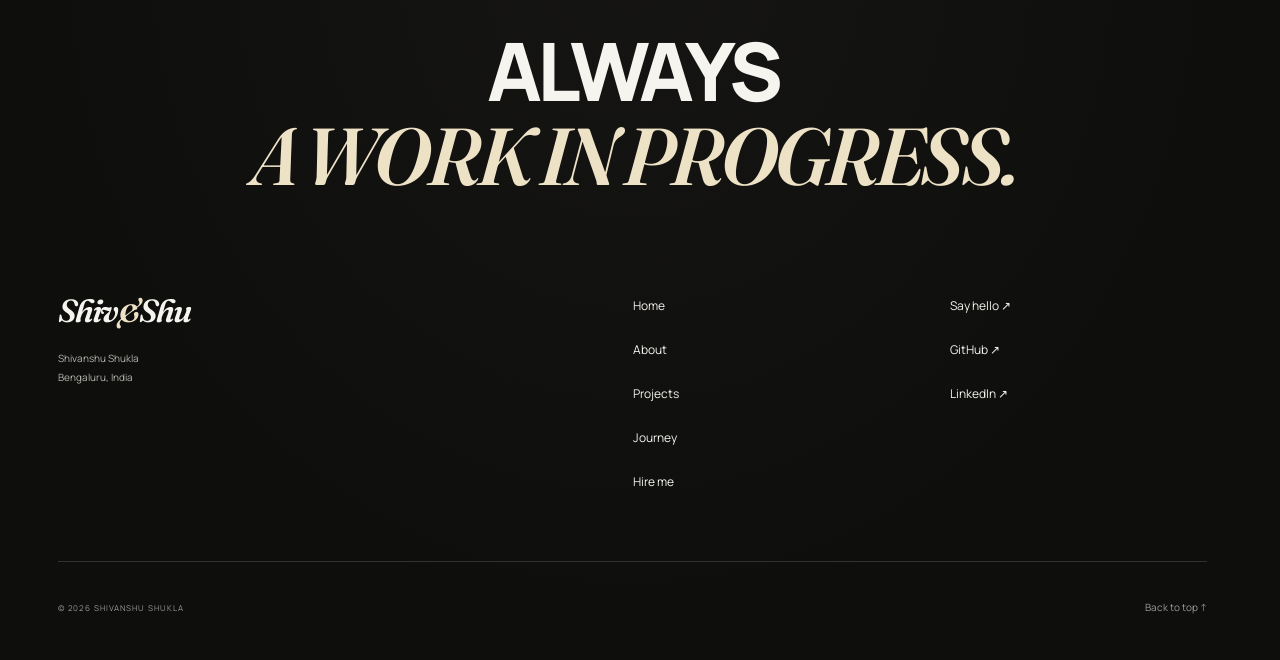
==== commit a34738bf: "Add Shiv&Shu brand logo and browser tab icons" ====
--- a/index.html
+++ b/index.html
@@ -20,7 +20,10 @@
 <meta content="Shivanshu Shukla — Frontend Developer" name="twitter:title"/>
 <meta content="CS student in Bengaluru. Learning by rebuilding, experimenting, and refining." name="twitter:description"/>
 <meta content="https://shiv-and-shu-portfolio.vercel.app/assets/images/portfolio-social.webp" name="twitter:image"/>
-<link href="data:image/svg+xml,%3Csvg xmlns='http://www.w3.org/2000/svg' viewBox='0 0 64 64'%3E%3Crect width='64' height='64' rx='14' fill='%230e0e0d'/%3E%3Ctext x='32' y='43' text-anchor='middle' font-family='sans-serif' font-size='26' fill='%23eee2c6'%3E%26amp%3B%3C/text%3E%3C/svg%3E" rel="icon"/>
+<link rel="icon" href="./favicon.ico?v=brand-1" sizes="16x16 32x32 48x48"/>
+<link rel="icon" type="image/png" sizes="32x32" href="./assets/brand/favicon-32.png?v=brand-1"/>
+<link rel="icon" type="image/svg+xml" sizes="any" href="./assets/brand/shiv-and-shu-logo.svg?v=brand-1"/>
+<link rel="apple-touch-icon" sizes="180x180" href="./assets/brand/favicon-180.png?v=brand-1"/>
 <link as="font" crossorigin="" href="./assets/fonts/manrope-latin.woff2" rel="preload" type="font/woff2"/>
 <link as="image" href="./assets/images/shivanshu-hero-no-wristband.png" rel="preload"/>
 <link href="./styles.css?v=skills-workspace-26" rel="stylesheet"/>
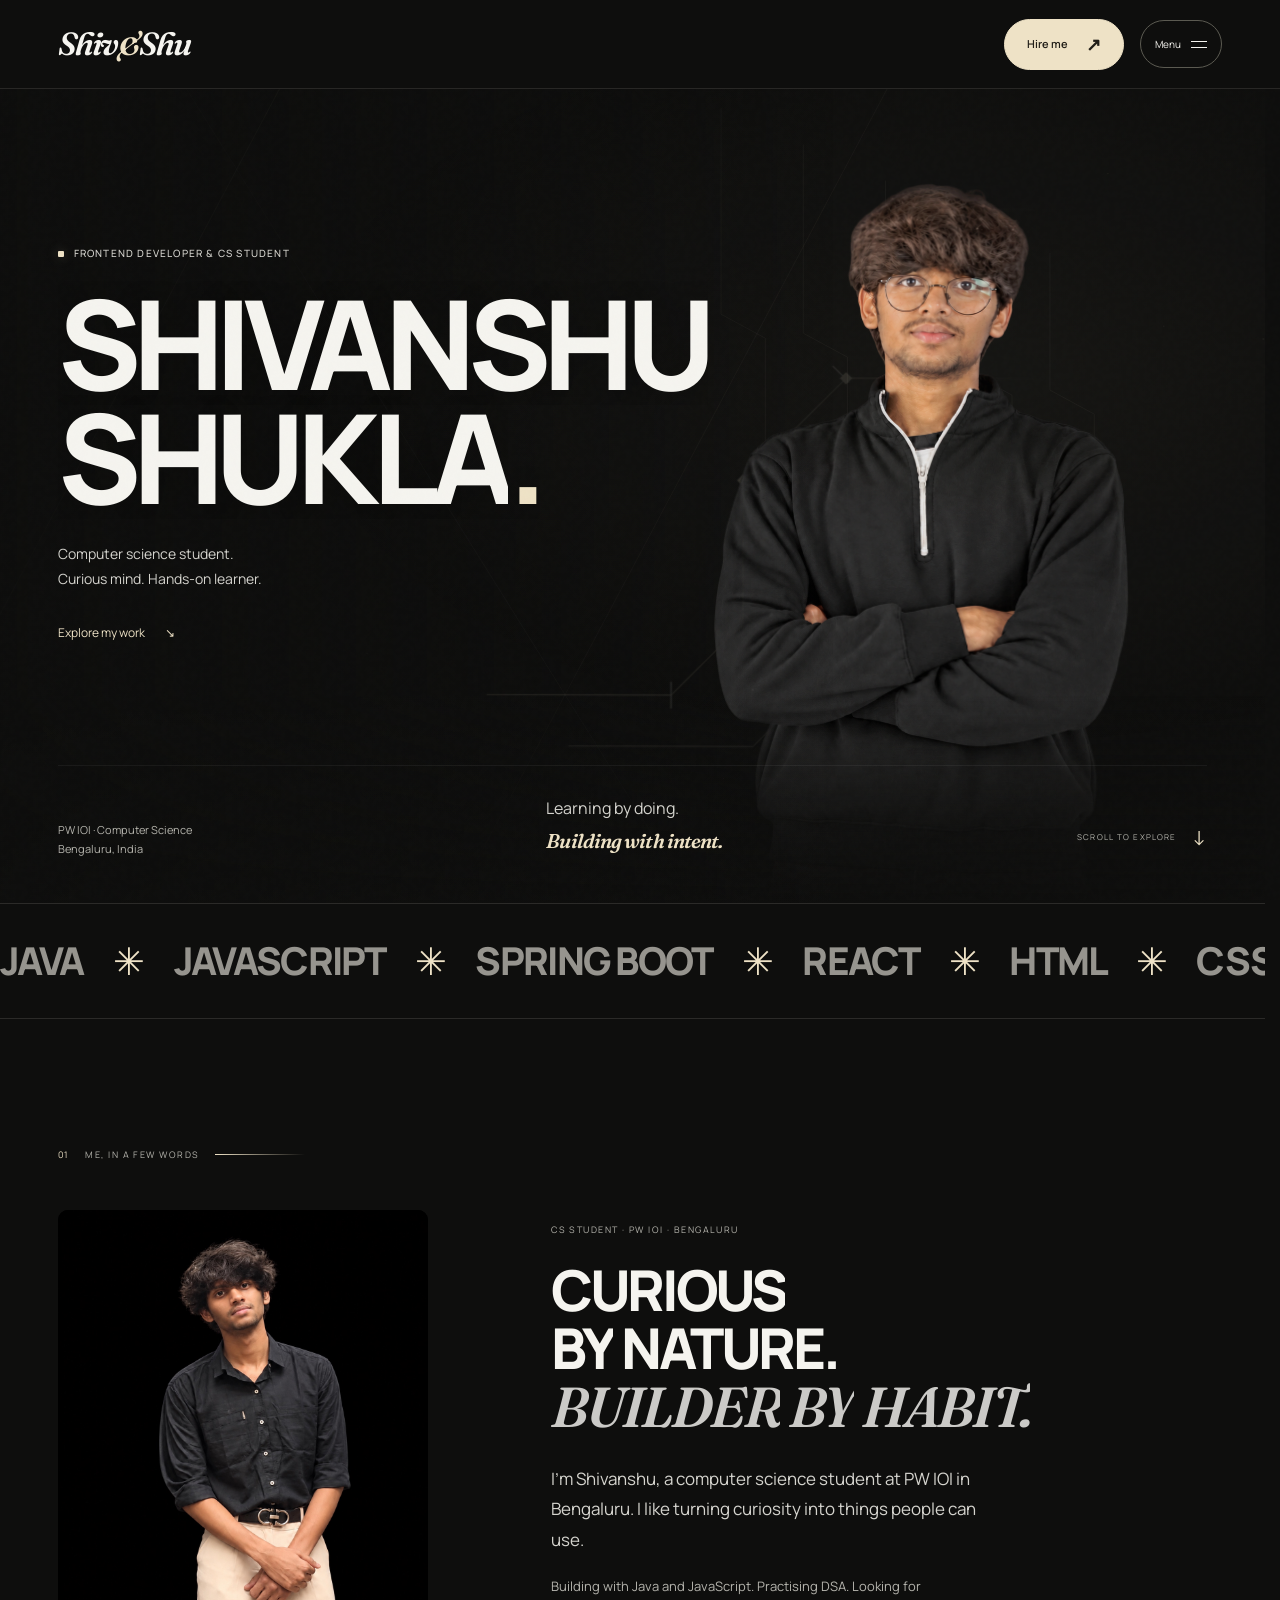
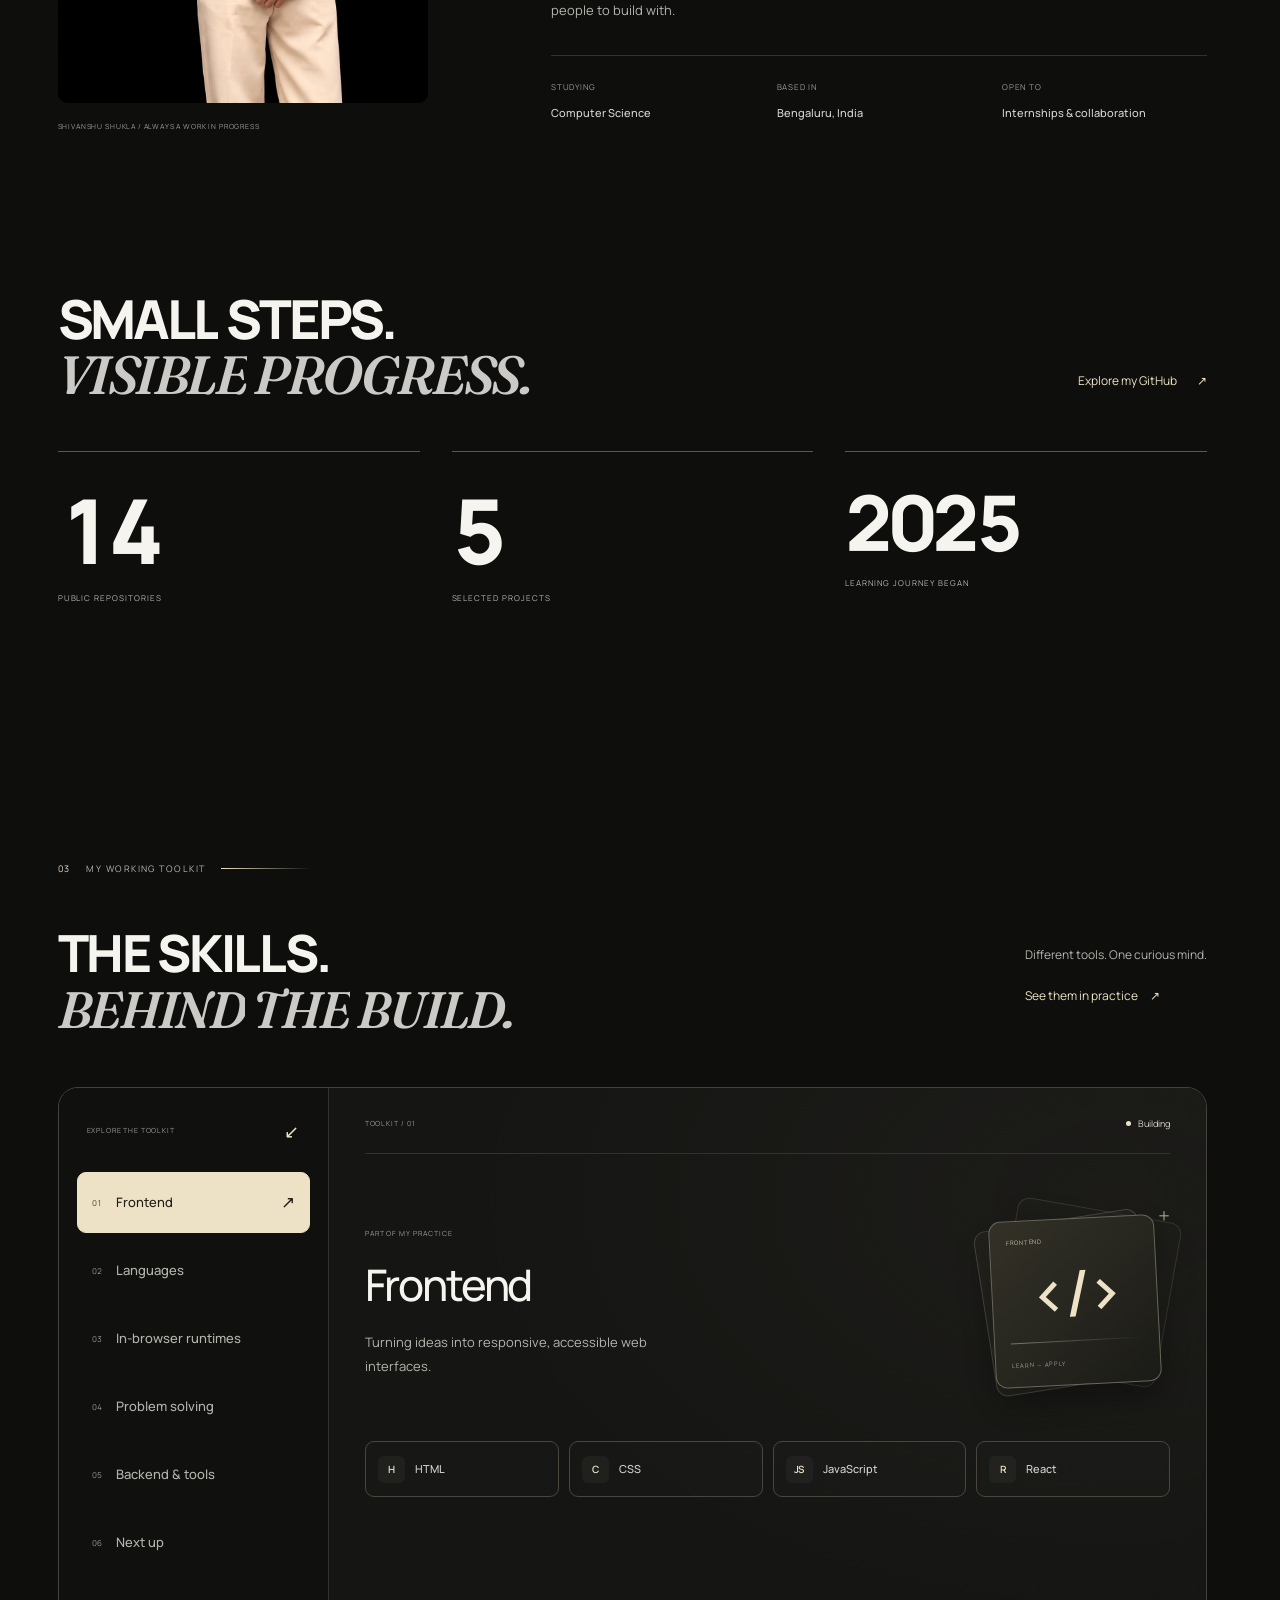
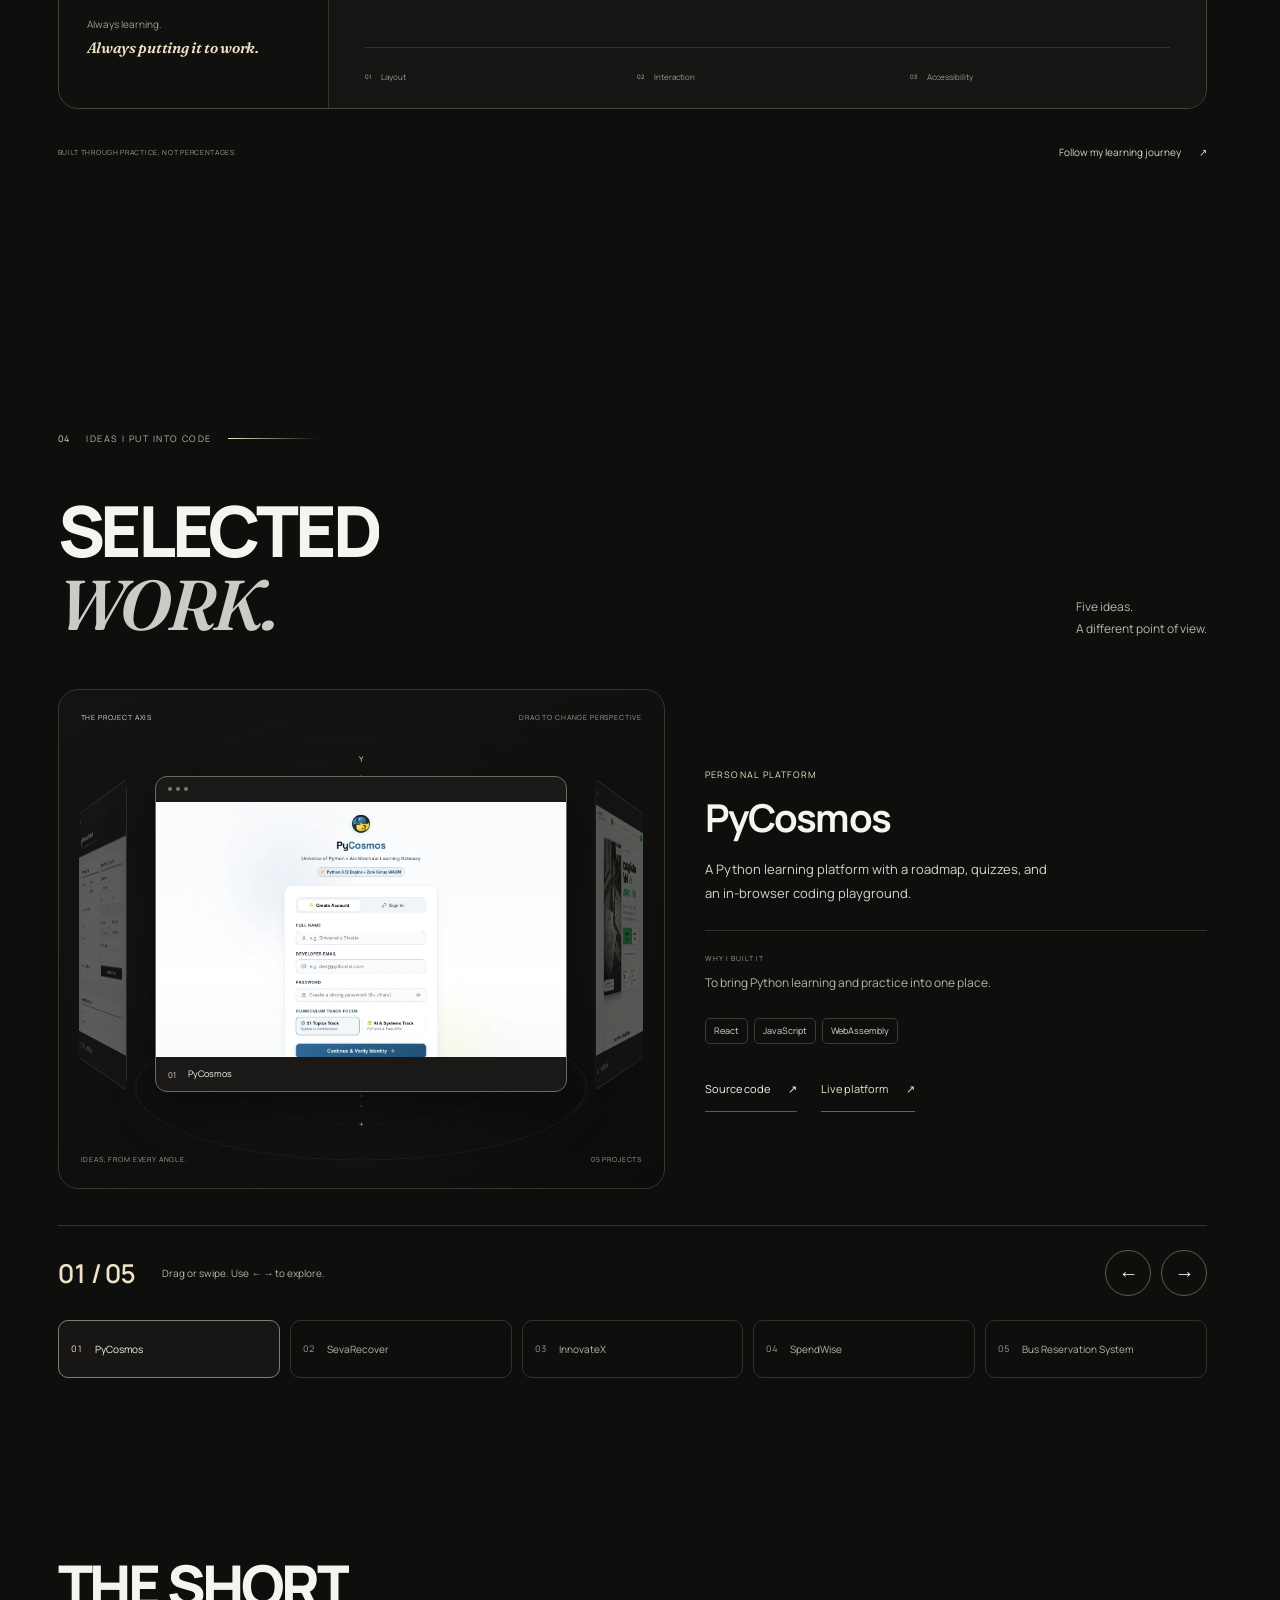
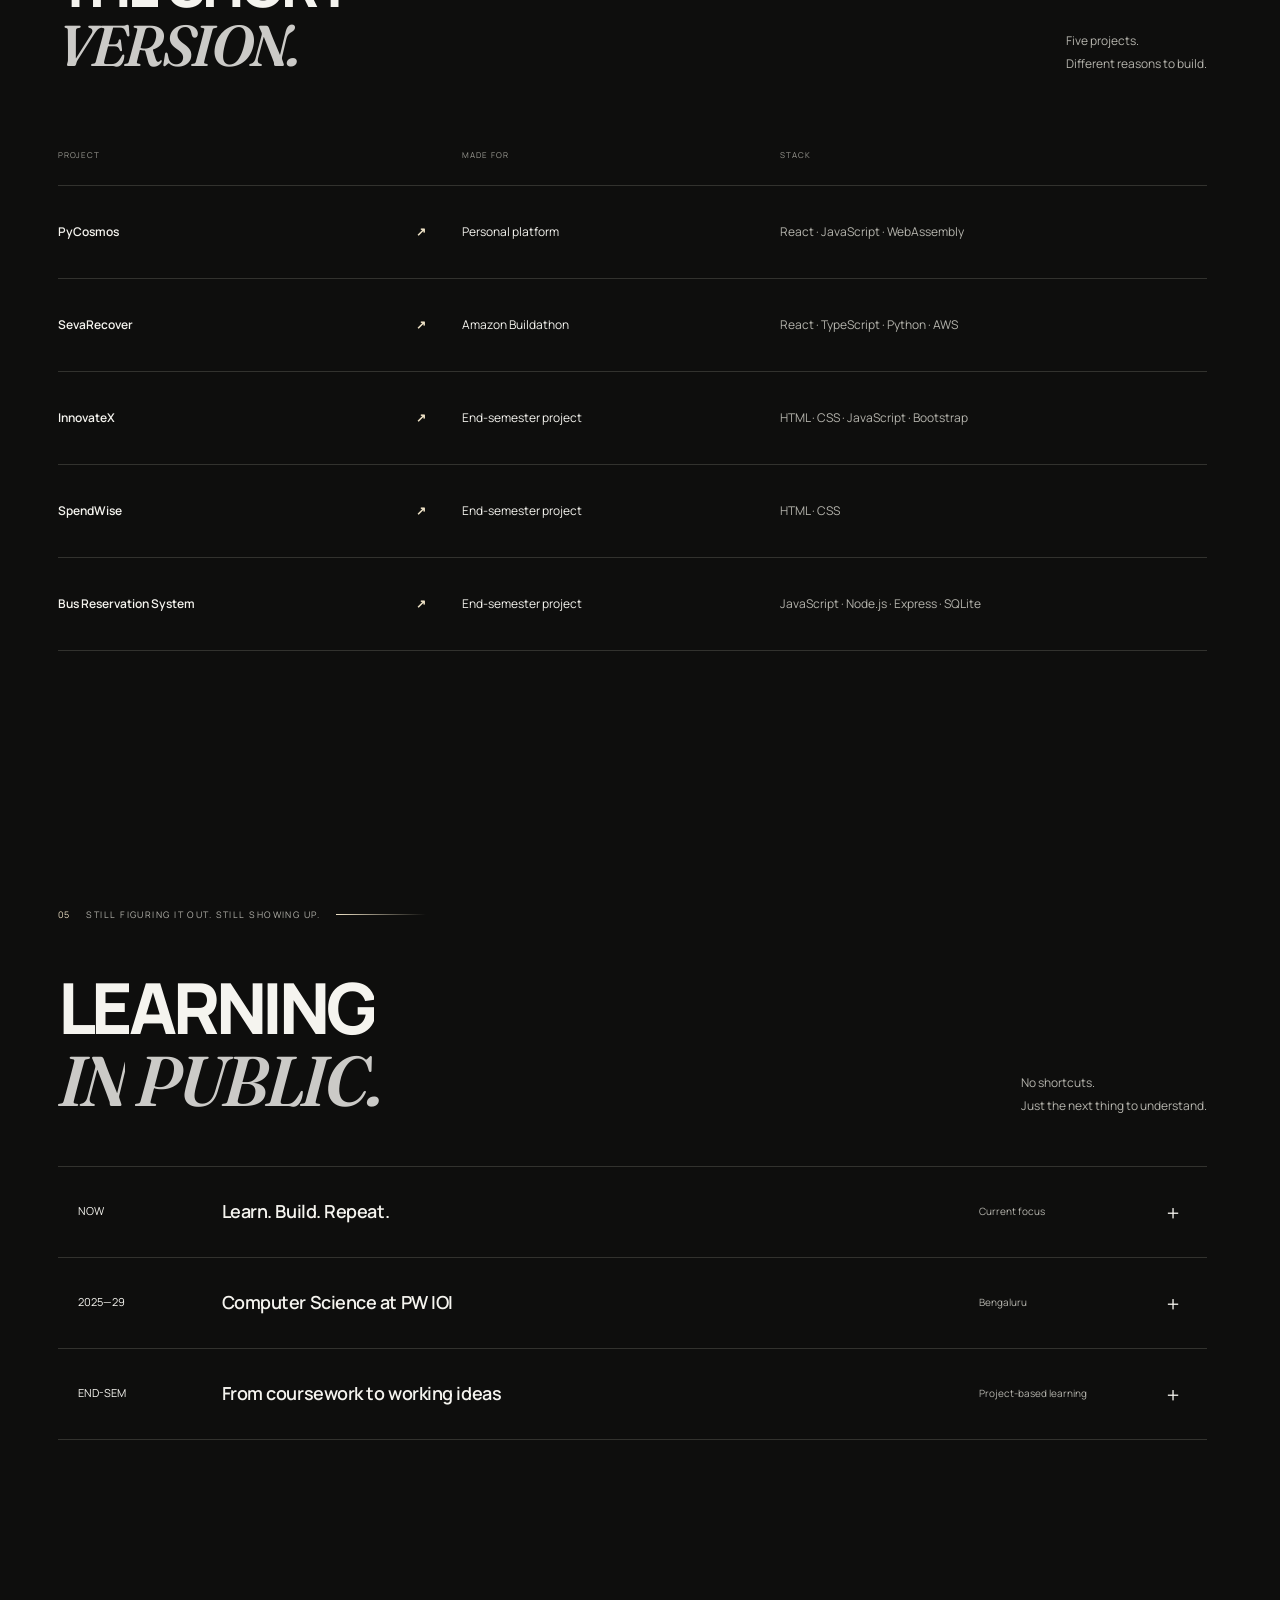
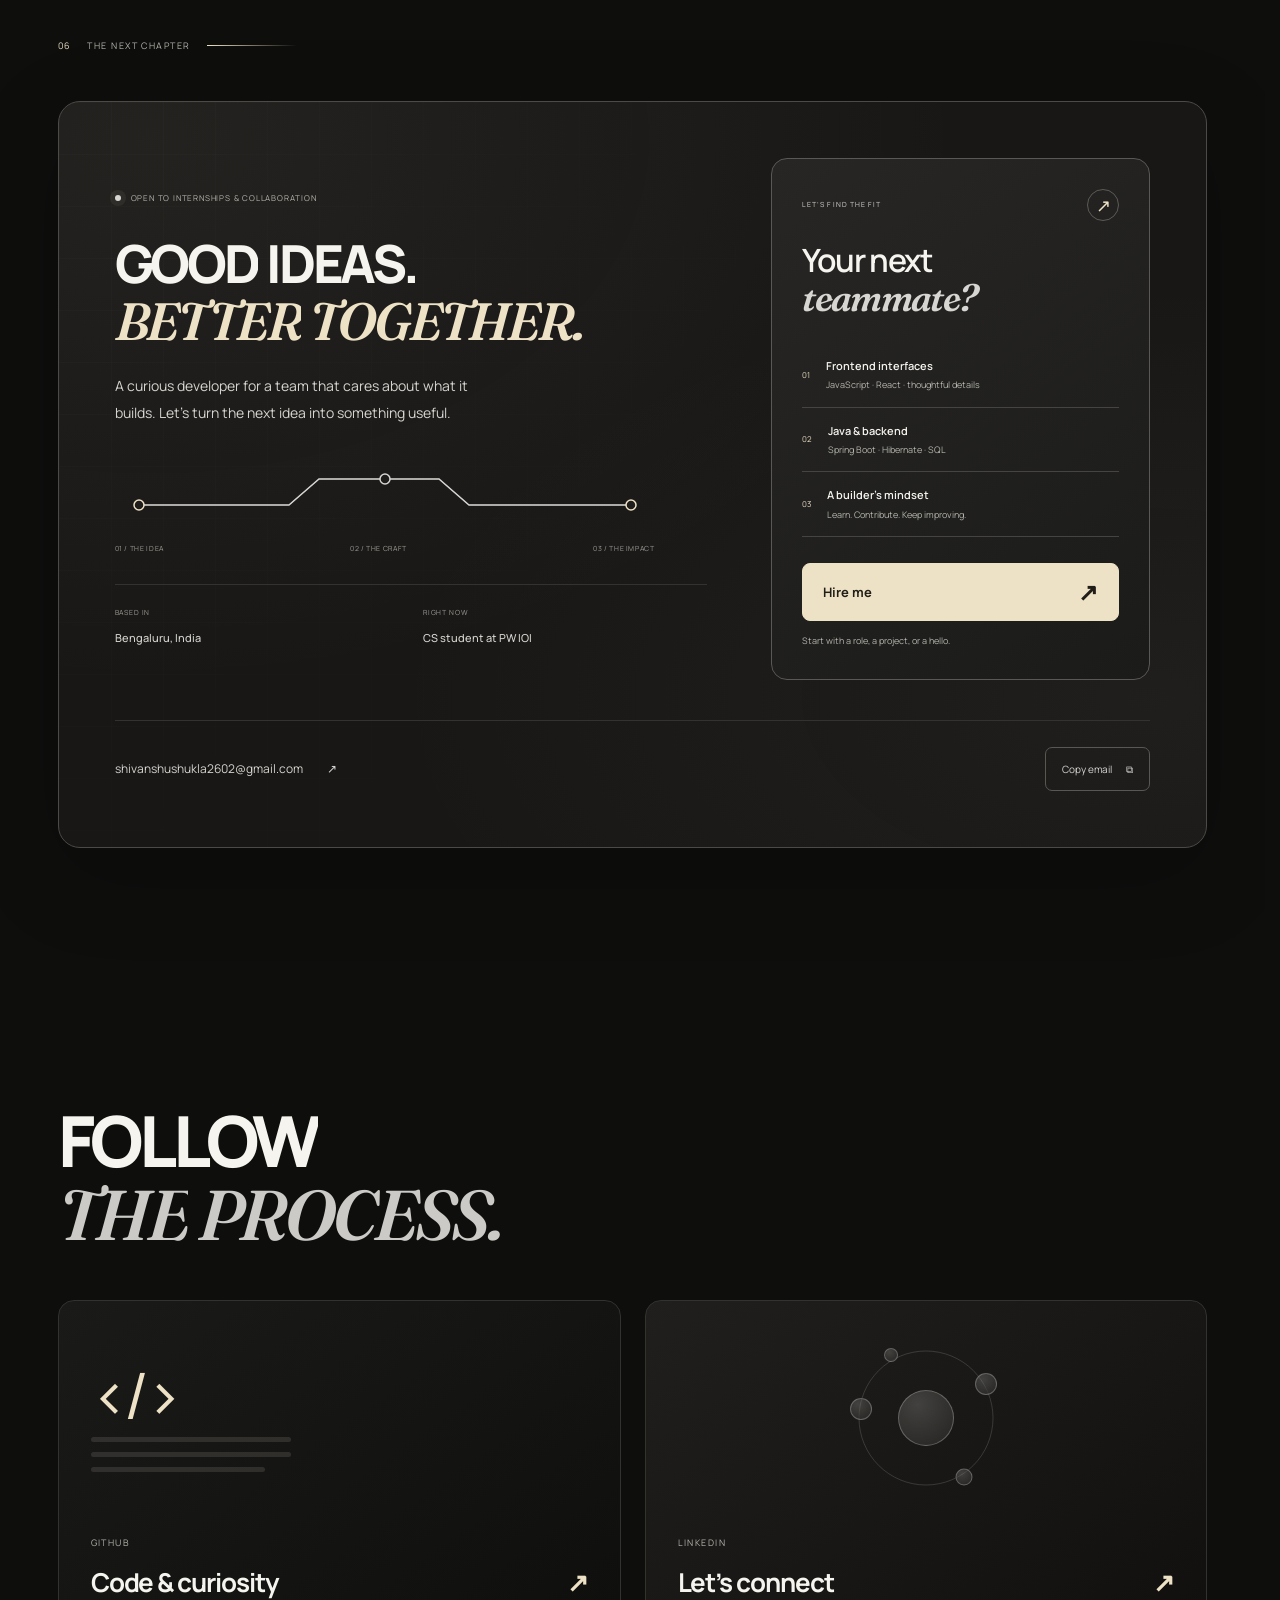
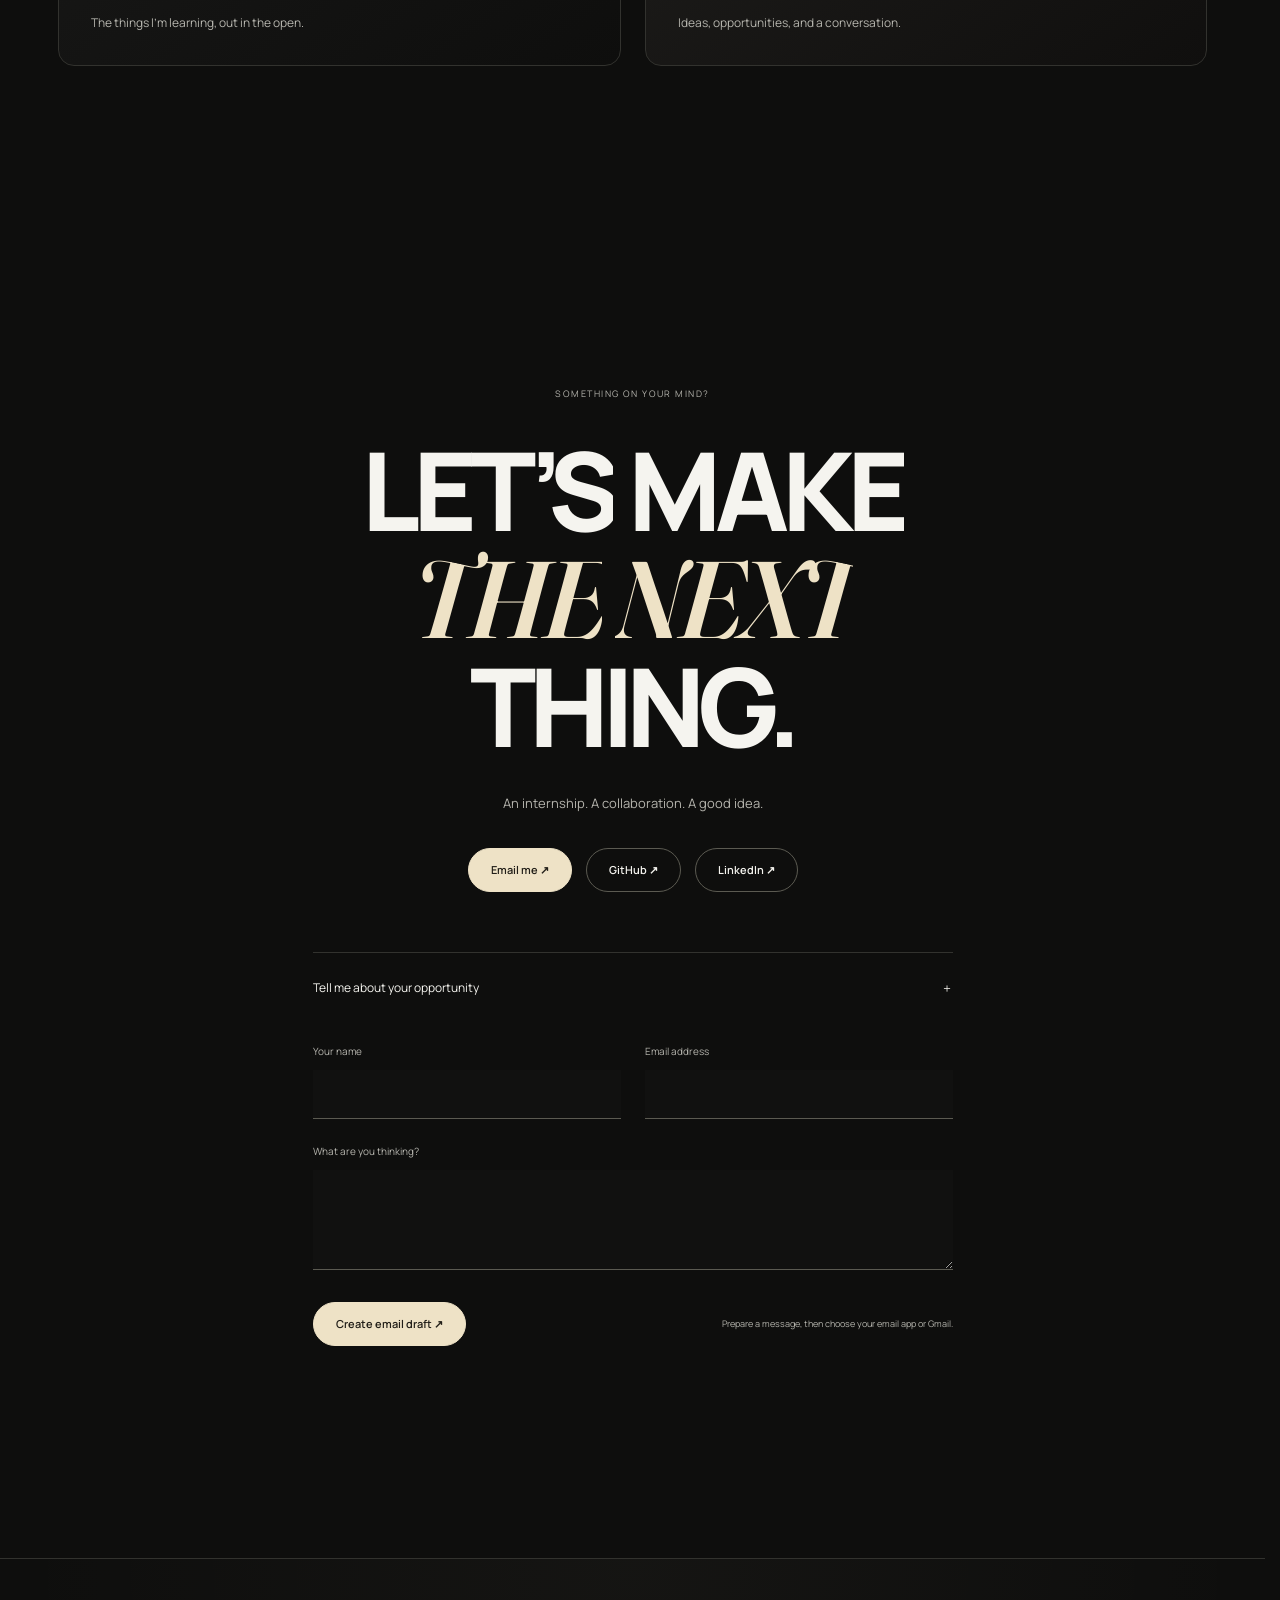
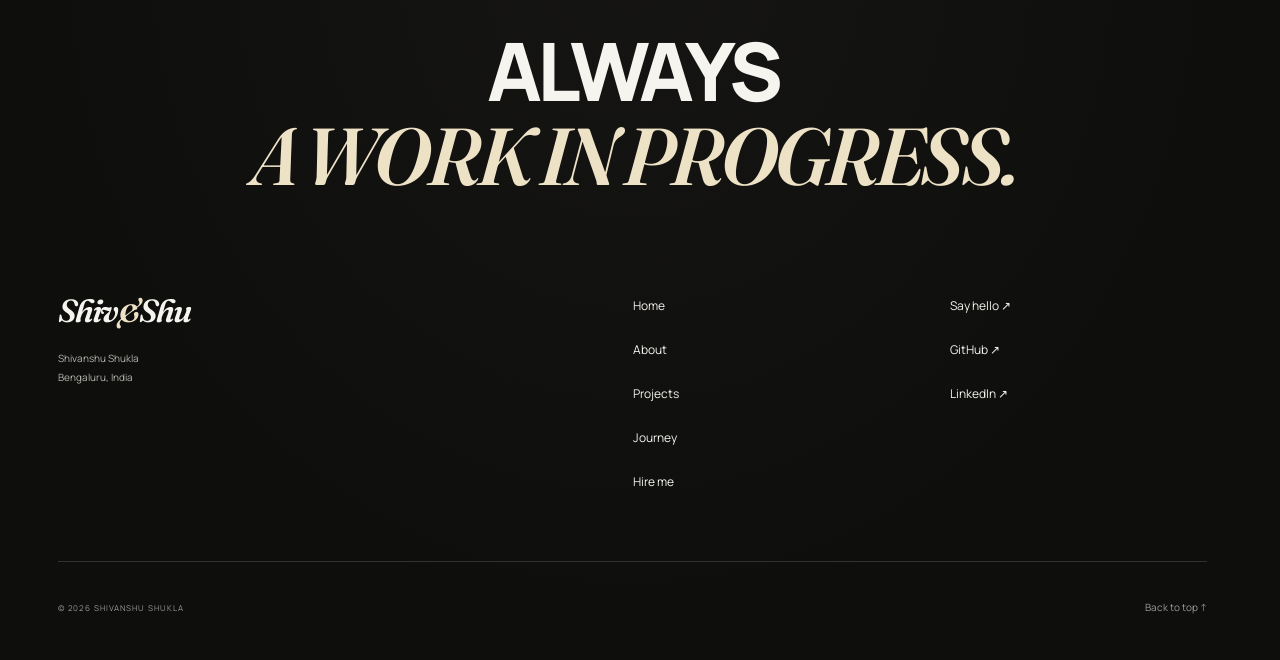
==== commit e171c13f: "Replace nickname branding with full-name wordmark and matching S logo" ====
--- a/index.html
+++ b/index.html
@@ -26,7 +26,7 @@
 <link rel="apple-touch-icon" sizes="180x180" href="./assets/brand/favicon-180.png?v=brand-1"/>
 <link as="font" crossorigin="" href="./assets/fonts/manrope-latin.woff2" rel="preload" type="font/woff2"/>
 <link as="image" href="./assets/images/shivanshu-hero-no-wristband.png" rel="preload"/>
-<link href="./styles.css?v=skills-workspace-26" rel="stylesheet"/>
+<link href="./styles.css?v=fullname-27" rel="stylesheet"/>
 <script type="application/ld+json">{"@context": "https://schema.org", "@type": "Person", "name": "Shivanshu Shukla", "givenName": "Shivanshu", "familyName": "Shukla", "url": "https://shiv-and-shu-portfolio.vercel.app/", "jobTitle": "Computer science student and frontend developer", "address": {"@type": "PostalAddress", "addressLocality": "Bengaluru", "addressRegion": "Karnataka", "addressCountry": "IN"}, "sameAs": ["https://github.com/shivanshushukla2602-hash", "https://www.linkedin.com/in/shivanshu-shukla-09a373377/"]}</script>
 <script defer="" src="./portfolio.js?v=skills-workspace-26"></script>
 </head>
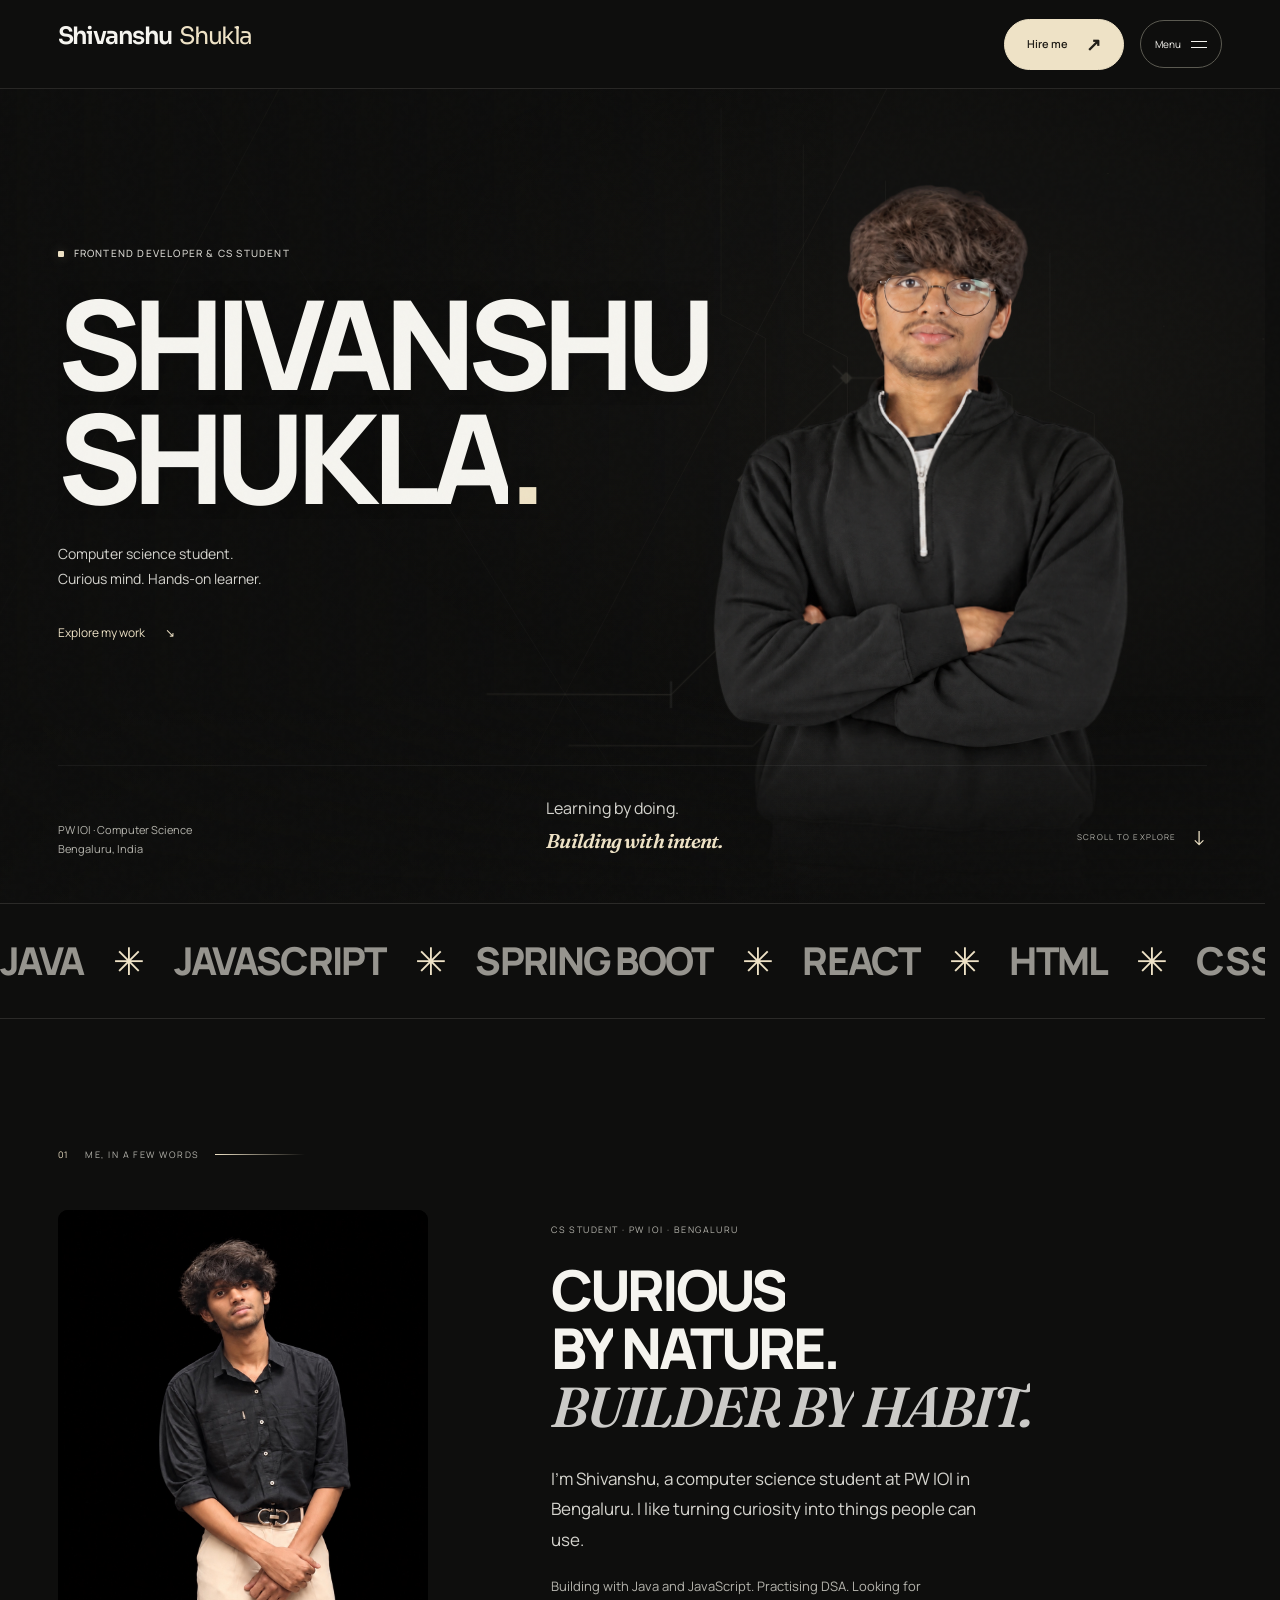
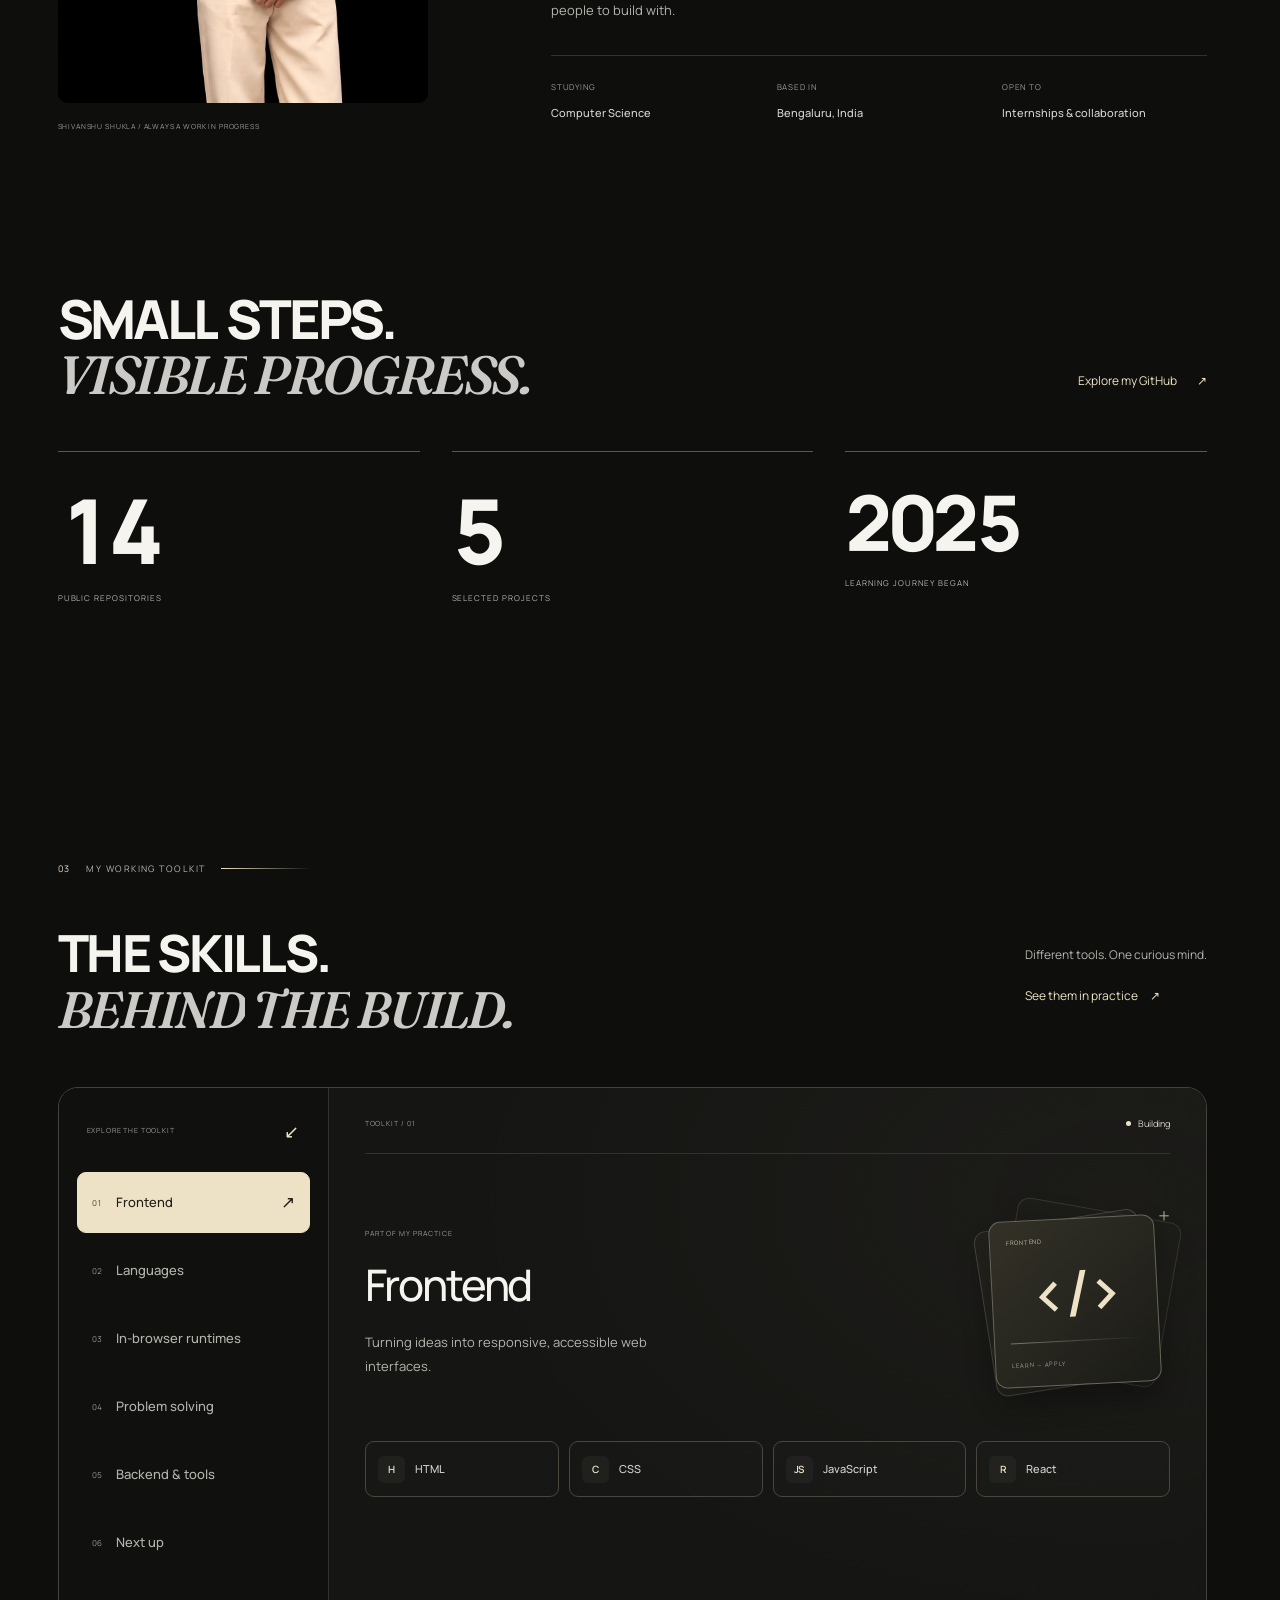
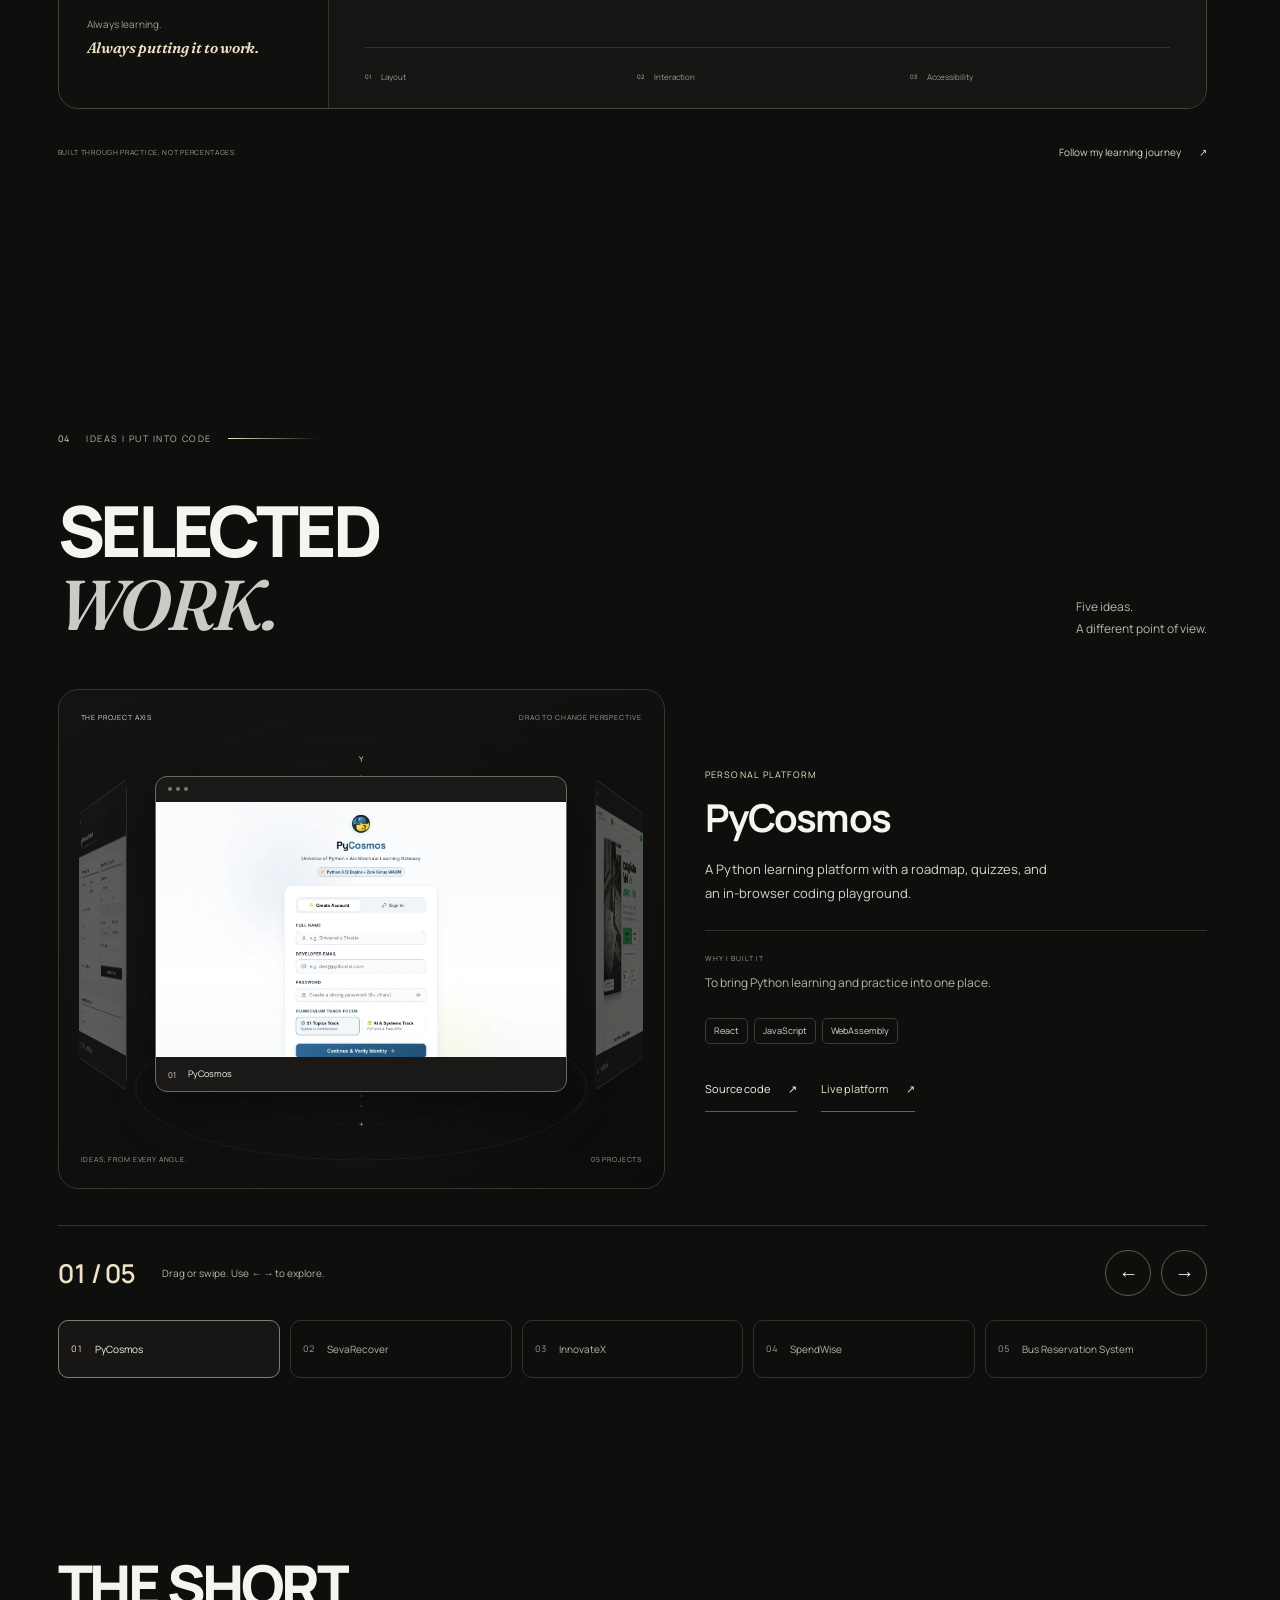
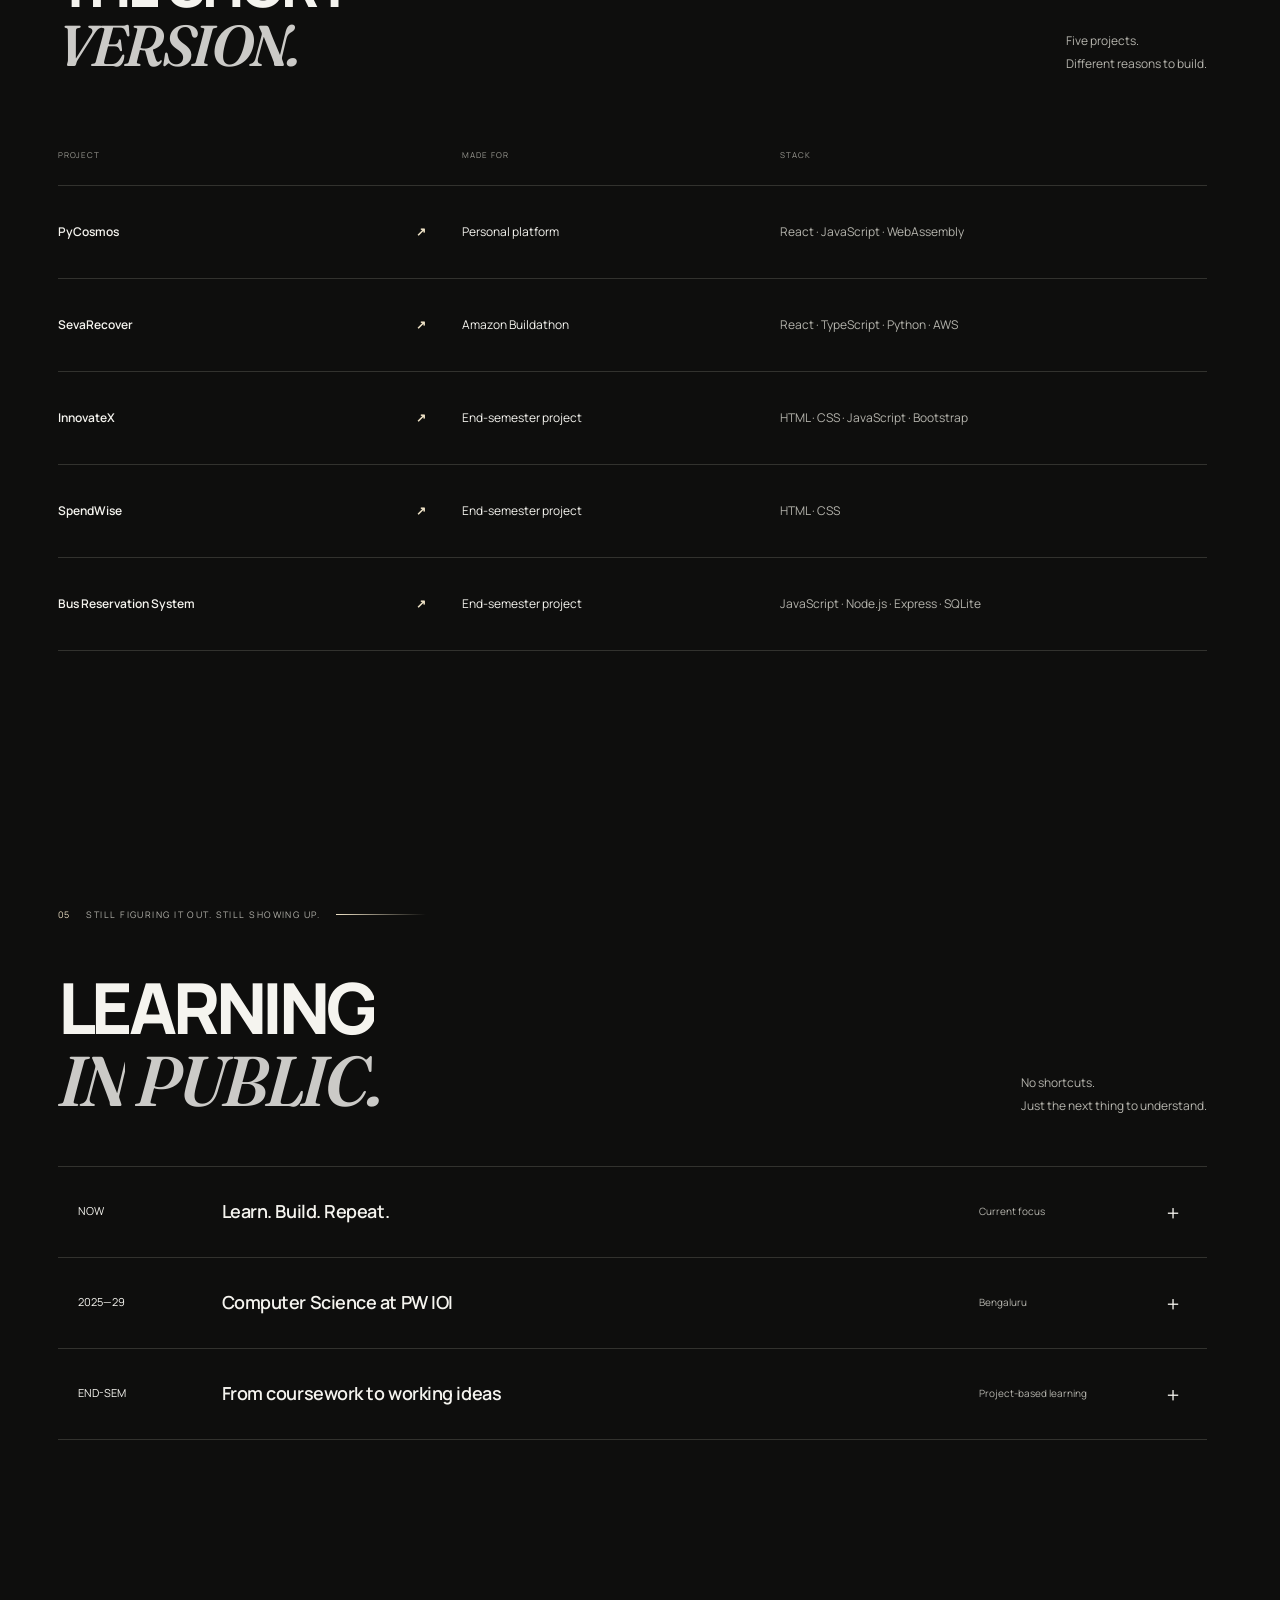
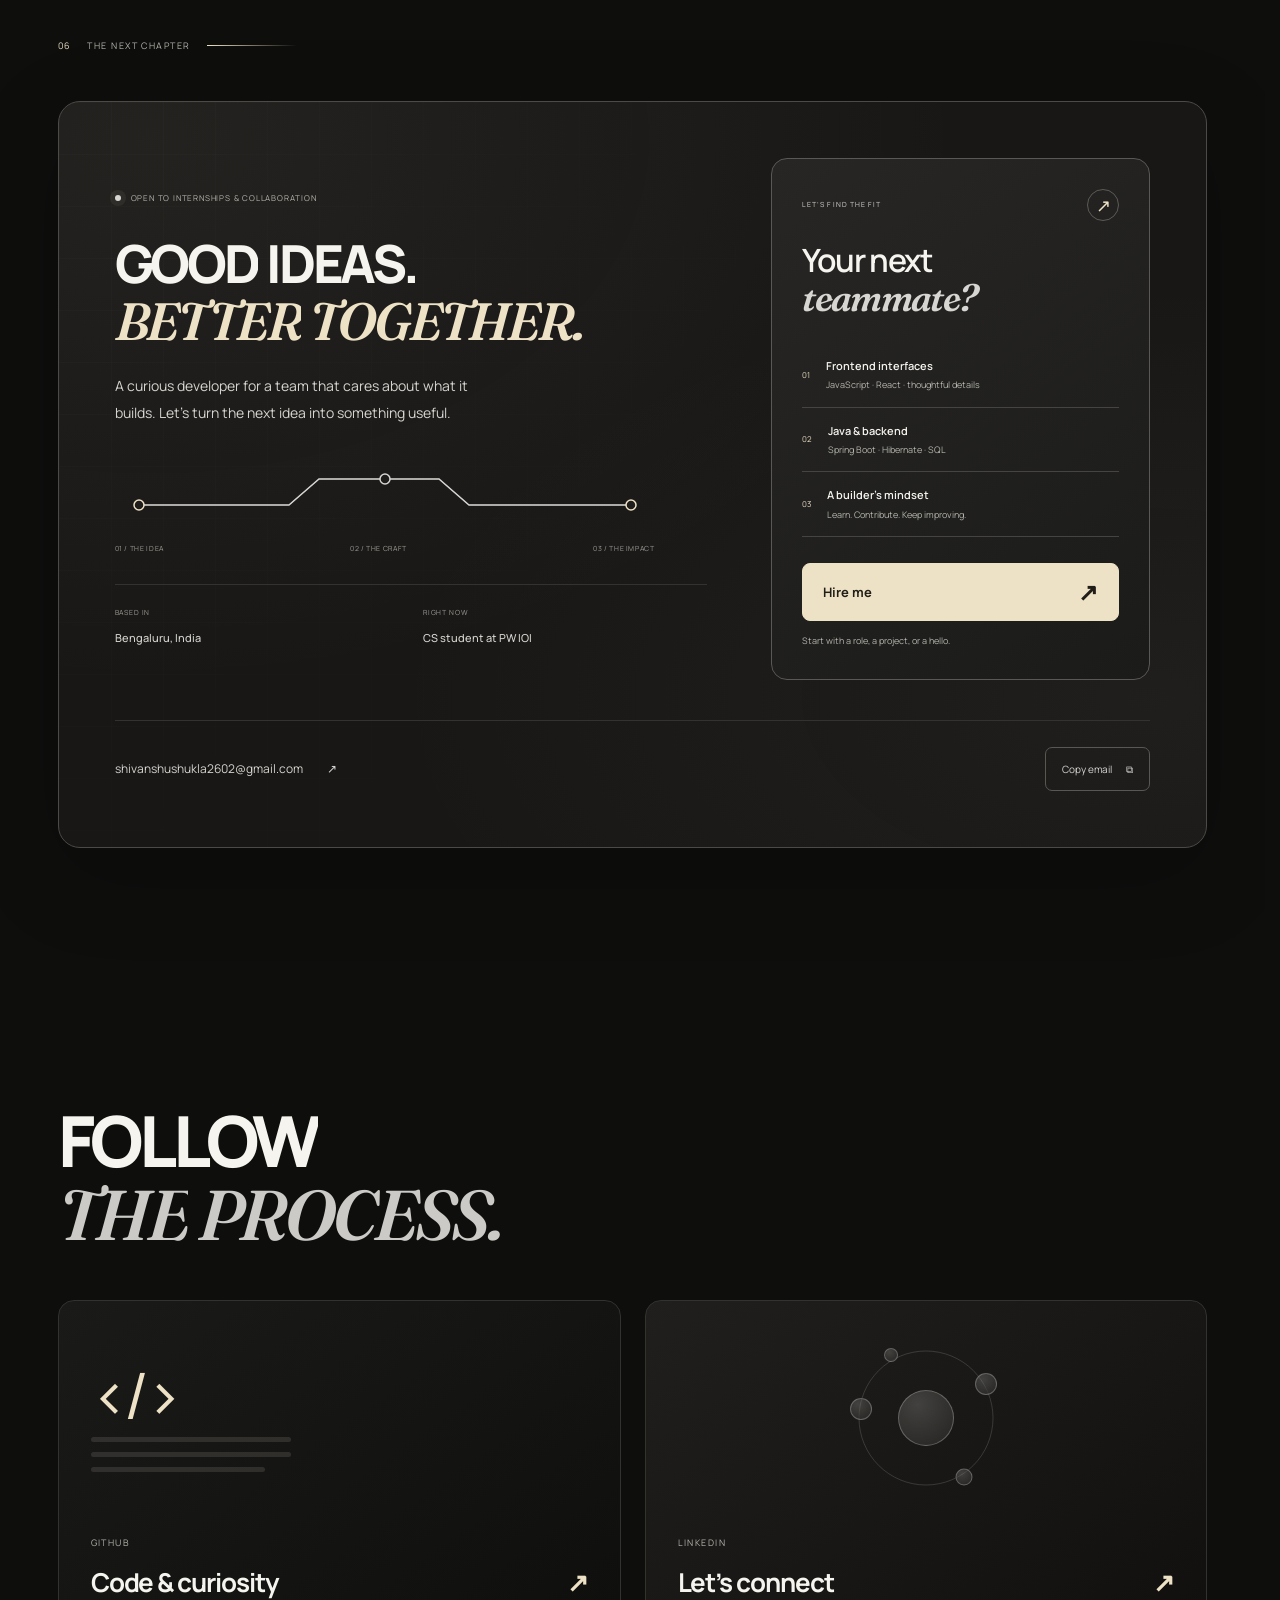
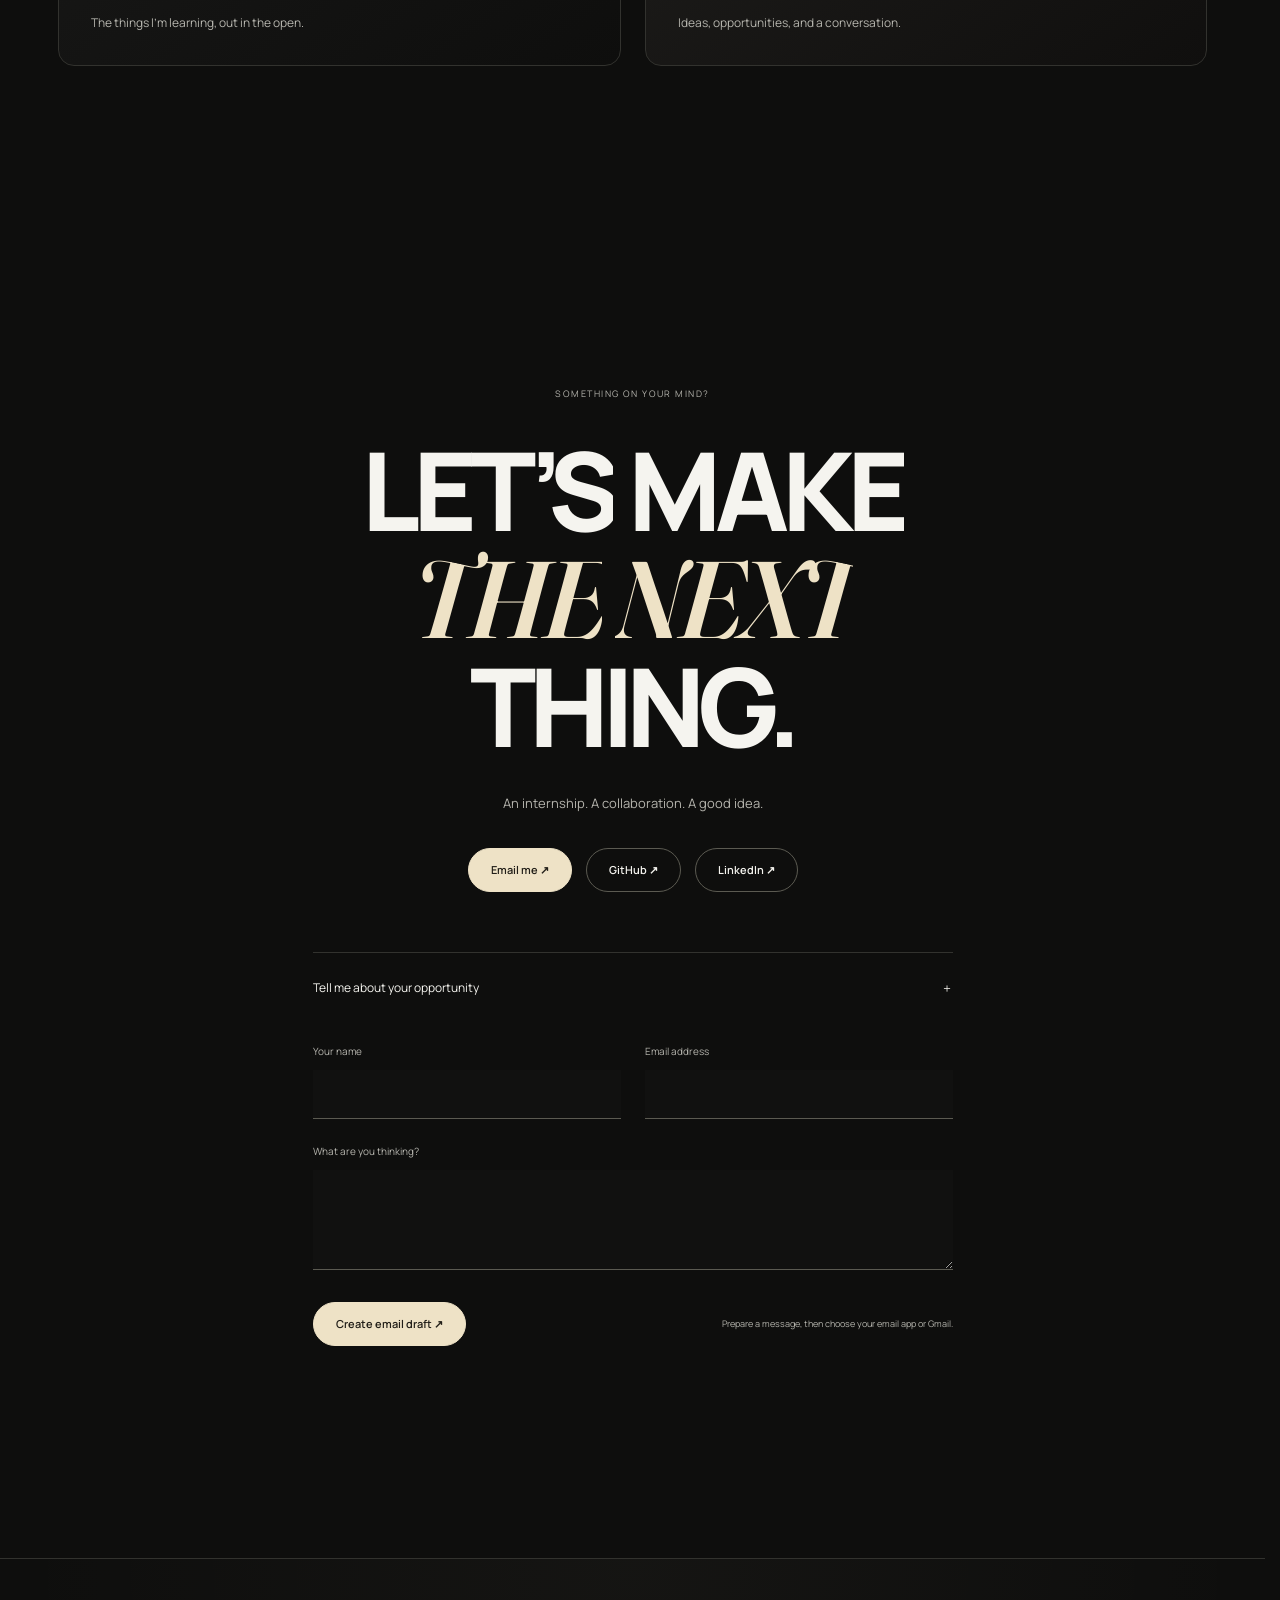
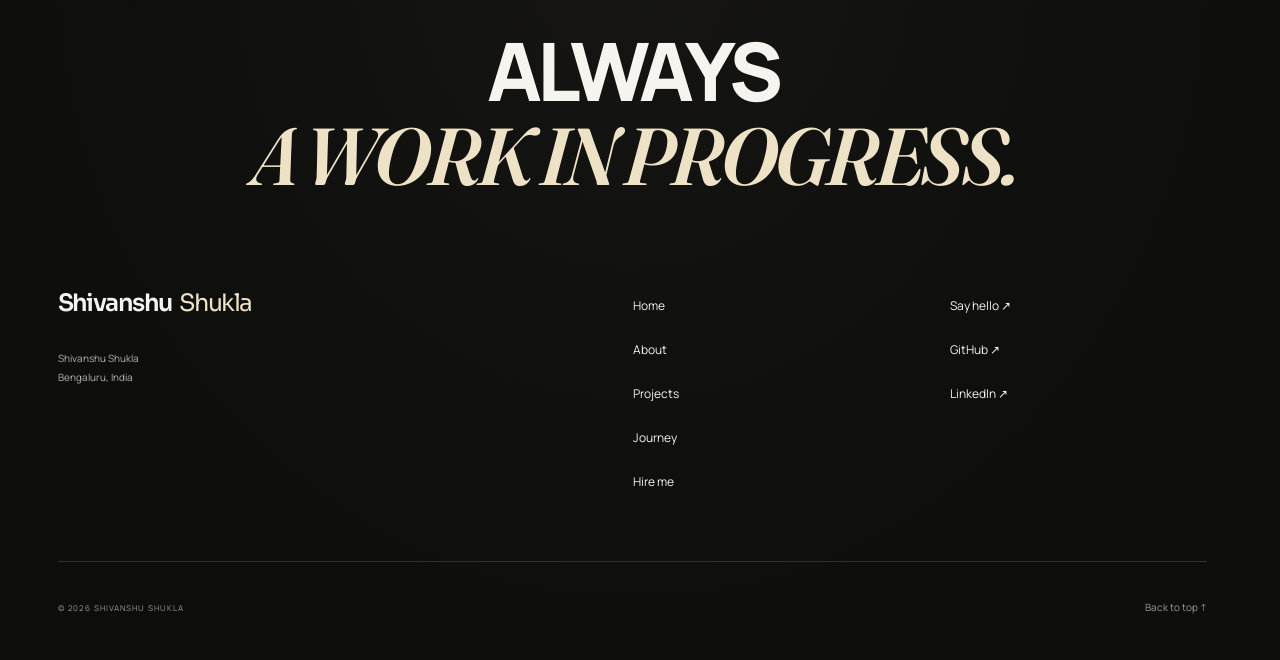
==== commit 7610230b: "Apply full-name header and matching Sora favicon assets" ====
--- a/index.html
+++ b/index.html
@@ -20,10 +20,10 @@
 <meta content="Shivanshu Shukla — Frontend Developer" name="twitter:title"/>
 <meta content="CS student in Bengaluru. Learning by rebuilding, experimenting, and refining." name="twitter:description"/>
 <meta content="https://shiv-and-shu-portfolio.vercel.app/assets/images/portfolio-social.webp" name="twitter:image"/>
-<link rel="icon" href="./favicon.ico?v=brand-1" sizes="16x16 32x32 48x48"/>
-<link rel="icon" type="image/png" sizes="32x32" href="./assets/brand/favicon-32.png?v=brand-1"/>
-<link rel="icon" type="image/svg+xml" sizes="any" href="./assets/brand/shiv-and-shu-logo.svg?v=brand-1"/>
-<link rel="apple-touch-icon" sizes="180x180" href="./assets/brand/favicon-180.png?v=brand-1"/>
+<link rel="icon" href="./favicon.ico?v=brand-2" sizes="16x16 32x32 48x48"/>
+<link rel="icon" type="image/png" sizes="32x32" href="./assets/brand/favicon-32.png?v=brand-2"/>
+<link rel="icon" type="image/svg+xml" sizes="any" href="./assets/brand/shivanshu-shukla-logo.svg?v=brand-2"/>
+<link rel="apple-touch-icon" sizes="180x180" href="./assets/brand/favicon-180.png?v=brand-2"/>
 <link as="font" crossorigin="" href="./assets/fonts/manrope-latin.woff2" rel="preload" type="font/woff2"/>
 <link as="image" href="./assets/images/shivanshu-hero-no-wristband.png" rel="preload"/>
 <link href="./styles.css?v=fullname-27" rel="stylesheet"/>
@@ -32,7 +32,7 @@
 </head>
 <body>
 <a class="skip-link" href="#main-content">Skip to content</a><div class="grain-overlay" aria-hidden="true"></div><div class="scroll-progress" aria-hidden="true"><span id="scrollProgress"></span></div>
-<header class="site-nav"><div class="header-shell"><a class="brand-wordmark" href="#hero">Shiv<span class="brand-amp">&amp;</span>Shu</a><div class="header-actions"><a class="hire-pill" href="#hire">Hire me <span aria-hidden="true">↗</span></a><button id="menuToggle" class="menu-toggle" type="button" aria-label="Open menu" aria-expanded="false" aria-controls="siteMenu"><span class="menu-label">Menu</span><span class="menu-glyph" aria-hidden="true"><i></i><i></i></span></button></div></div></header>
+<header class="site-nav"><div class="header-shell"><a class="brand-wordmark" href="#hero"><span>Shivanshu</span> <span class="brand-surname">Shukla</span></a><div class="header-actions"><a class="hire-pill" href="#hire">Hire me <span aria-hidden="true">↗</span></a><button id="menuToggle" class="menu-toggle" type="button" aria-label="Open menu" aria-expanded="false" aria-controls="siteMenu"><span class="menu-label">Menu</span><span class="menu-glyph" aria-hidden="true"><i></i><i></i></span></button></div></div></header>
 <noscript><nav class="no-script-nav" aria-label="Section navigation"><a href="#about">About</a><a href="#stats">Stats</a><a href="#skills">Toolkit</a><a href="#work">Projects</a><a href="#journey">Journey</a><a href="#hire">Hire me</a><a href="#contact">Contact</a></nav></noscript>
 <div class="menu-backdrop" id="menuBackdrop" aria-hidden="true" hidden></div><nav class="site-menu" id="siteMenu" aria-label="Main navigation" hidden><div class="drawer-intro"><span class="eyebrow">SHIV&amp;SHU / DIRECTORY</span><p>Pick a<br/><em>direction.</em></p></div><div class="menu-links"><a href="#hero"><span class="menu-number" aria-hidden="true">01</span><span class="menu-link-name">Home</span><span class="menu-arrow" aria-hidden="true">↗</span></a><a href="#about"><span class="menu-number" aria-hidden="true">02</span><span class="menu-link-name">About me</span><span class="menu-arrow" aria-hidden="true">↗</span></a><a href="#stats"><span class="menu-number" aria-hidden="true">03</span><span class="menu-link-name">Progress</span><span class="menu-arrow" aria-hidden="true">↗</span></a><a href="#work"><span class="menu-number" aria-hidden="true">04</span><span class="menu-link-name">Selected work</span><span class="menu-arrow" aria-hidden="true">↗</span></a><a href="#journey"><span class="menu-number" aria-hidden="true">05</span><span class="menu-link-name">My journey</span><span class="menu-arrow" aria-hidden="true">↗</span></a><a href="#hire"><span class="menu-number" aria-hidden="true">06</span><span class="menu-link-name">Hire me</span><span class="menu-arrow" aria-hidden="true">↗</span></a><a href="#contact"><span class="menu-number" aria-hidden="true">07</span><span class="menu-link-name">Contact</span><span class="menu-arrow" aria-hidden="true">↗</span></a></div><div class="drawer-footer"><p>Bengaluru, India<br/>Good conversations welcome.</p><div class="menu-socials"><a href="https://github.com/shivanshushukla2602-hash" target="_blank" rel="noopener noreferrer">GitHub ↗</a><a href="https://www.linkedin.com/in/shivanshu-shukla-09a373377/" target="_blank" rel="noopener noreferrer">LinkedIn ↗</a></div></div></nav>
 <main id="main-content" tabindex="-1">
@@ -48,7 +48,7 @@
 <section class="section-padding follow-section" aria-labelledby="follow-heading"><div class="max-w-7xl"><h2 class="text-section reveal-fade-up" id="follow-heading">FOLLOW<br/><em>THE PROCESS.</em></h2><div class="follow-grid"><a href="https://github.com/shivanshushukla2602-hash" class="follow-card follow-github reveal-fade-up" target="_blank" rel="noopener noreferrer"><div class="follow-art" aria-hidden="true"><span class="code-art">&lt;/&gt;</span><span class="code-line"></span><span class="code-line"></span><span class="code-line"></span></div><span class="eyebrow">GITHUB</span><h3>Code &amp; curiosity <span aria-hidden="true">↗</span></h3><p>The things I’m learning, out in the open.</p></a><a href="https://www.linkedin.com/in/shivanshu-shukla-09a373377/" class="follow-card follow-linkedin reveal-fade-up" target="_blank" rel="noopener noreferrer"><div class="follow-art network-art" aria-hidden="true"><span></span><span></span><span></span><span></span><span></span></div><span class="eyebrow">LINKEDIN</span><h3>Let’s connect <span aria-hidden="true">↗</span></h3><p>Ideas, opportunities, and a conversation.</p></a></div></div></section>
 <section id="contact" class="section-padding contact-section" aria-labelledby="contact-heading"><div class="max-w-7xl"><p class="eyebrow reveal-fade-up">SOMETHING ON YOUR MIND?</p><h2 class="contact-heading reveal-fade-up" id="contact-heading">LET’S MAKE<br/><em>THE NEXT</em><br/>THING.</h2><p class="contact-invitation reveal-fade-up">An internship. A collaboration. A good idea.</p><div class="contact-pills reveal-fade-up"><a href="mailto:shivanshushukla2602@gmail.com" class="pill pill-accent">Email me ↗</a><a href="https://github.com/shivanshushukla2602-hash" class="pill" target="_blank" rel="noopener noreferrer">GitHub ↗</a><a href="https://www.linkedin.com/in/shivanshu-shukla-09a373377/" class="pill" target="_blank" rel="noopener noreferrer">LinkedIn ↗</a></div><details class="contact-draft reveal-fade-up" open><summary>Tell me about your opportunity <span aria-hidden="true">＋</span></summary><form id="contactForm" class="contact-form" action="mailto:shivanshushukla2602@gmail.com" method="post" enctype="text/plain"><div class="form-pair"><div><label for="contactName">Your name</label><input id="contactName" name="name" autocomplete="name" maxlength="120" required/></div><div><label for="contactEmail">Email address</label><input id="contactEmail" name="email" type="email" autocomplete="email" maxlength="254" required/></div></div><label for="contactMessage">What are you thinking?</label><textarea id="contactMessage" name="message" minlength="20" maxlength="2000" rows="3" required></textarea><div class="form-bottom"><button type="submit" class="pill pill-accent">Create email draft ↗</button><span>Prepare a message, then choose your email app or Gmail.</span></div><p id="formStatus" role="status" aria-live="polite"></p><div id="draftActions" class="draft-actions" hidden><a id="emailDraftLink" class="text-link" href="mailto:shivanshushukla2602@gmail.com">Open email app ↗</a><a id="gmailDraftLink" class="text-link" href="https://mail.google.com/mail/?view=cm&amp;fs=1&amp;to=shivanshushukla2602%40gmail.com" target="_blank" rel="noopener noreferrer">Compose in Gmail ↗</a><button id="copyDraft" type="button" class="text-link">Copy message ⧉</button></div></form></details></div></section>
 </main>
-<footer class="site-footer"><div class="max-w-7xl"><p class="footer-manifesto reveal-fade-up">ALWAYS<br/><em>A WORK IN PROGRESS.</em></p><div class="footer-links"><div><a class="brand-wordmark" href="#hero">Shiv<span class="brand-amp">&amp;</span>Shu</a><p>Shivanshu Shukla<br/>Bengaluru, India</p></div><nav aria-label="Footer navigation"><a href="#hero">Home</a><a href="#about">About</a><a href="#work">Projects</a><a href="#journey">Journey</a><a href="#hire">Hire me</a></nav><div><a href="mailto:shivanshushukla2602@gmail.com">Say hello ↗</a><a href="https://github.com/shivanshushukla2602-hash" target="_blank" rel="noopener noreferrer">GitHub ↗</a><a href="https://www.linkedin.com/in/shivanshu-shukla-09a373377/" target="_blank" rel="noopener noreferrer">LinkedIn ↗</a></div></div><div class="footer-bottom"><small>© <span id="currentYear">2026</span> SHIVANSHU SHUKLA</small><a href="#hero">Back to top ↑</a></div></div></footer>
+<footer class="site-footer"><div class="max-w-7xl"><p class="footer-manifesto reveal-fade-up">ALWAYS<br/><em>A WORK IN PROGRESS.</em></p><div class="footer-links"><div><a class="brand-wordmark" href="#hero"><span>Shivanshu</span> <span class="brand-surname">Shukla</span></a><p>Shivanshu Shukla<br/>Bengaluru, India</p></div><nav aria-label="Footer navigation"><a href="#hero">Home</a><a href="#about">About</a><a href="#work">Projects</a><a href="#journey">Journey</a><a href="#hire">Hire me</a></nav><div><a href="mailto:shivanshushukla2602@gmail.com">Say hello ↗</a><a href="https://github.com/shivanshushukla2602-hash" target="_blank" rel="noopener noreferrer">GitHub ↗</a><a href="https://www.linkedin.com/in/shivanshu-shukla-09a373377/" target="_blank" rel="noopener noreferrer">LinkedIn ↗</a></div></div><div class="footer-bottom"><small>© <span id="currentYear">2026</span> SHIVANSHU SHUKLA</small><a href="#hero">Back to top ↑</a></div></div></footer>
 <dialog id="projectModal" class="project-modal" aria-labelledby="previewTitle"><div class="preview-shell"><header class="preview-header"><h2 id="previewTitle">Project preview</h2><div class="preview-devices" role="group" aria-label="Preview width"><button type="button" data-width="100%" aria-pressed="true">Desktop</button><button type="button" data-width="768px" aria-pressed="false">Tablet</button><button type="button" data-width="390px" aria-pressed="false">Mobile</button></div><a id="previewExternal" href="clones/sevarecover/index.html?theme=light" target="_blank" rel="noopener noreferrer" aria-label="Open preview in a new tab">↗</a><button id="closePreview" type="button" aria-label="Close preview">×</button></header><p class="preview-note">Demo data · Live analysis uses the project’s backend.</p><div class="preview-body"><iframe id="previewFrame" title="SevaRecover interactive preview" src="about:blank"></iframe></div></div></dialog>
 <div class="project-hover-preview" aria-hidden="true"><img id="hoverPreviewImage" alt="" width="1280" height="800"/></div>
 </body></html>
--- a/styles.css
+++ b/styles.css
@@ -1,4 +1,5 @@
-/* Shiv&Shu — bold type, quiet black, a little restless curiosity. */
+/* Shivanshu Shukla — bold type, quiet black, a little restless curiosity. */
+@font-face{font-family:Sora;font-style:normal;font-weight:100 800;font-display:swap;src:url('./assets/fonts/sora-latin.woff2') format('woff2')}
 @font-face{font-family:Manrope;font-style:normal;font-weight:400 800;font-display:swap;src:url('./assets/fonts/manrope-latin.woff2') format('woff2')}
 @font-face{font-family:Fraunces;font-style:italic;font-weight:600;font-display:swap;src:url('./assets/fonts/fraunces-italic-latin.woff2') format('woff2')}
 :root{color-scheme:dark;--bg-pitch:#0e0e0d;--bg-subtle:#10100f;--bg-card:#141312;--text-white:#f3f3f2;--text-gray-300:#d1d0cd;--text-gray-400:#b0aeaa;--text-gray-500:#97958f;--accent:#eee2c6;--accent-cool:#d7d6d2;--accent-dark:#211e18;--border-subtle:#2d2c29;--border-light:#504e4a;--font-body:Manrope,-apple-system,BlinkMacSystemFont,'Segoe UI',sans-serif;--font-display:var(--font-body);--gutter:clamp(20px,4.5vw,72px);--max-width:1280px;--section-space:clamp(80px,10vw,140px);--ease-out-expo:cubic-bezier(.16,1,.3,1);--dur-fast:200ms;--dur-med:500ms;--dur-slow:900ms}
@@ -430,3 +431,8 @@
 }
 @media(max-width:374px){.skill-panel{padding:20px;min-height:625px}.skill-panel-main{grid-template-columns:minmax(0,1fr) 75px;gap:12px;min-height:235px}.skill-panel h3{font-size:27px}.skill-scene{height:125px}.skill-plate-front{padding:8px}.skill-plate{inset:20px 4px 14px}.skill-glyph{font-size:29px}.skill-plate-label{font-size:4px}.skill-plate-end{display:none}.skill-chips>li{padding:8px;gap:7px}.skill-chips strong{font-size:8px}.skill-concepts>span{font-size:6px}}
 @media print{.skills-directory,.skill-scene{display:none!important}.skills-workspace.is-interactive{display:block}.skill-panel[hidden]{display:flex!important}.skill-panel{break-inside:avoid;min-height:0;padding:20px}.skill-panel-main{min-height:0;display:block}.skill-chips{margin-block:20px}.skill-concepts{display:none}}
+
+/* Full-name identity: precise geometry and restrained pearl contrast. */
+.brand-wordmark{display:inline-flex;align-items:baseline;gap:.3em;font-family:Sora,Manrope,sans-serif;font-size:24px;font-style:normal;font-weight:600;line-height:1.2;letter-spacing:-.065em;white-space:nowrap}
+.brand-surname{color:var(--accent);font-weight:400}
+@media(max-width:767px){.site-nav .brand-wordmark{flex-direction:column;align-items:flex-start;justify-content:center;gap:0;font-size:17px;line-height:1.2;letter-spacing:-.055em}.site-nav .brand-surname{font-size:15px}.site-footer .brand-wordmark{font-size:24px}}
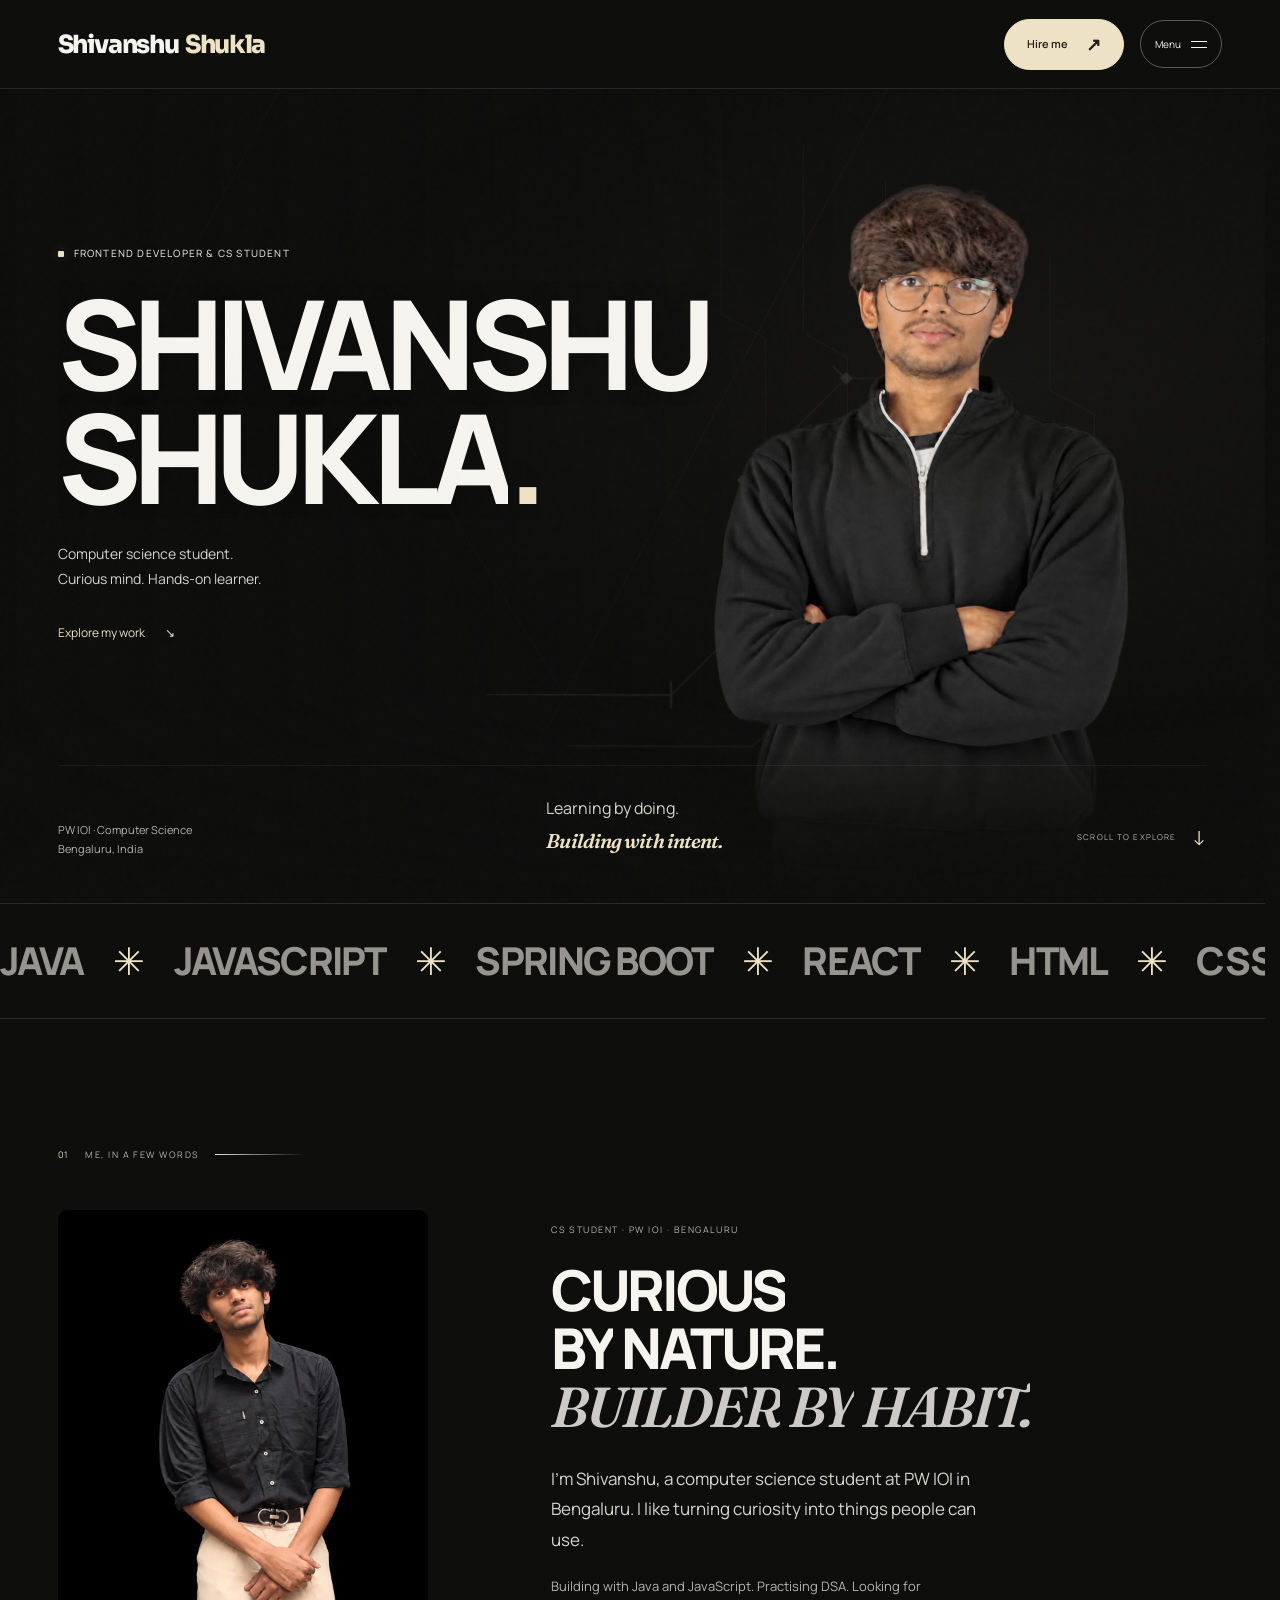
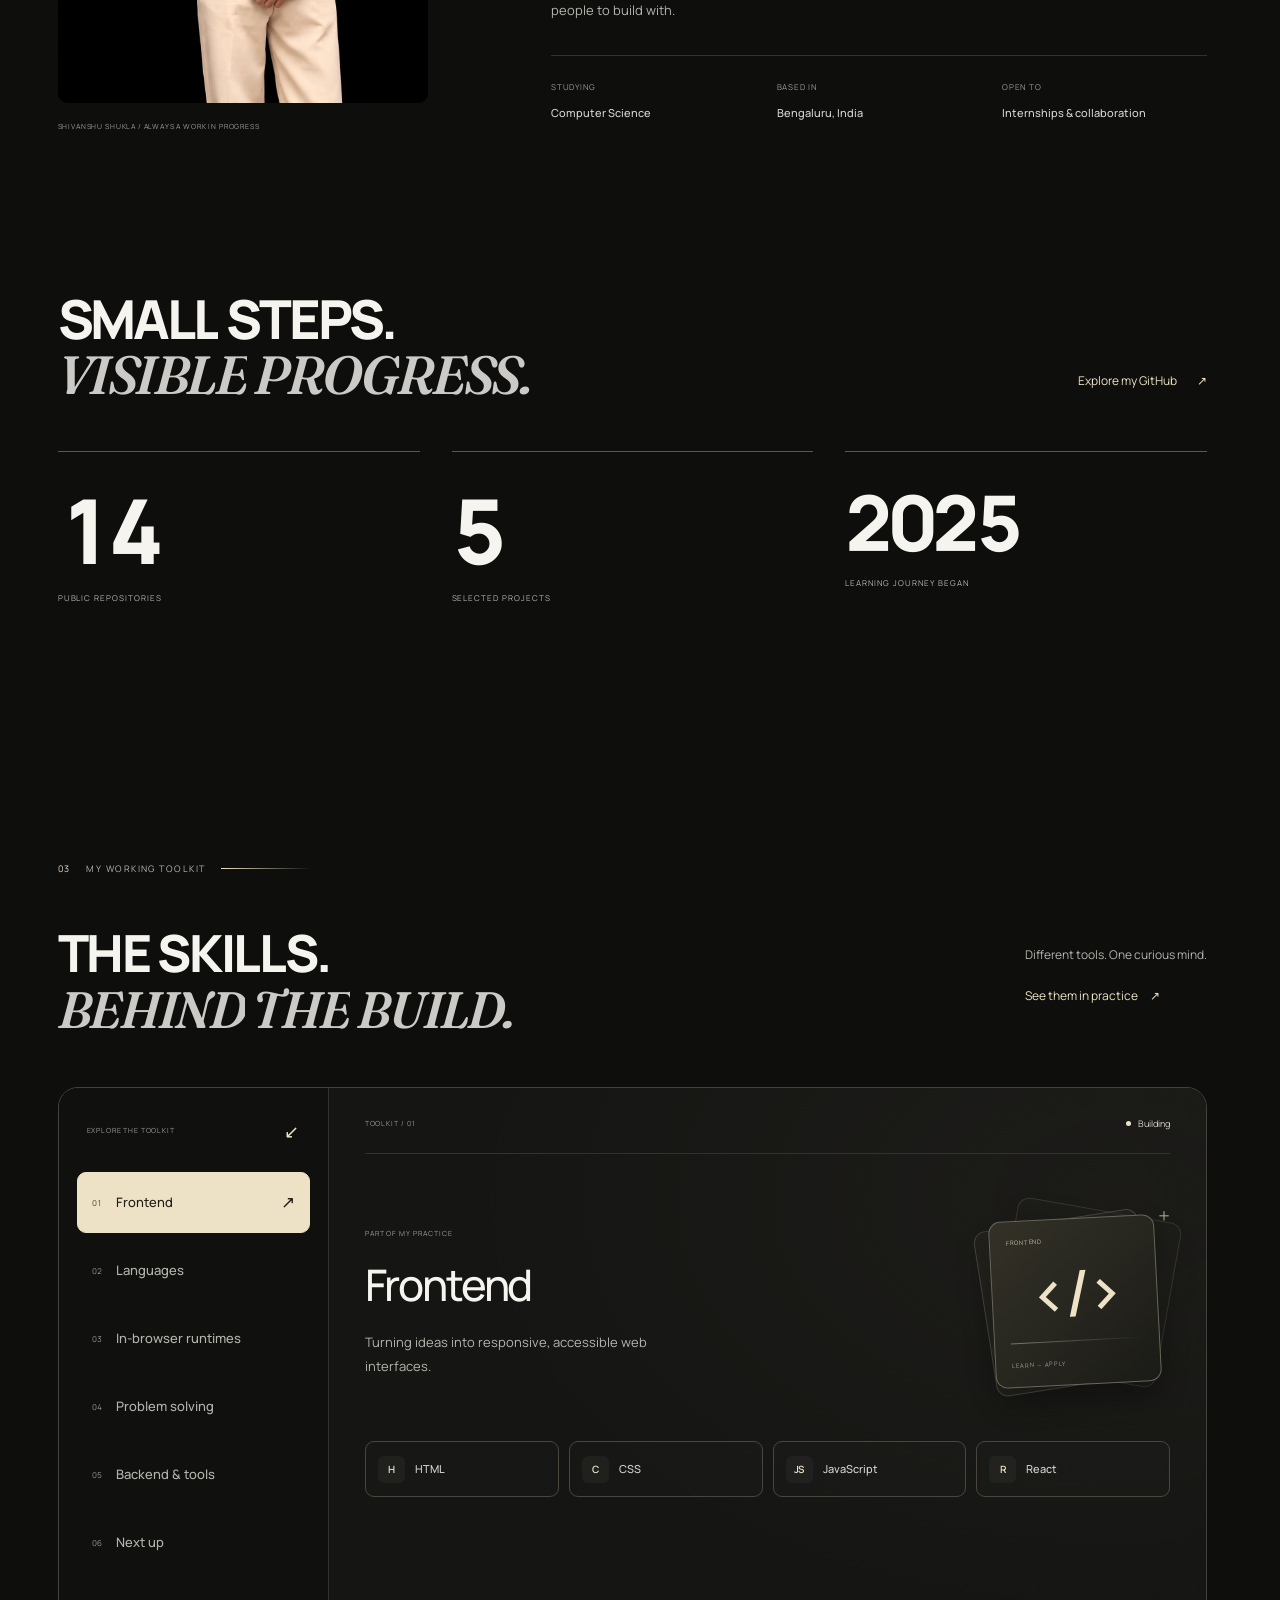
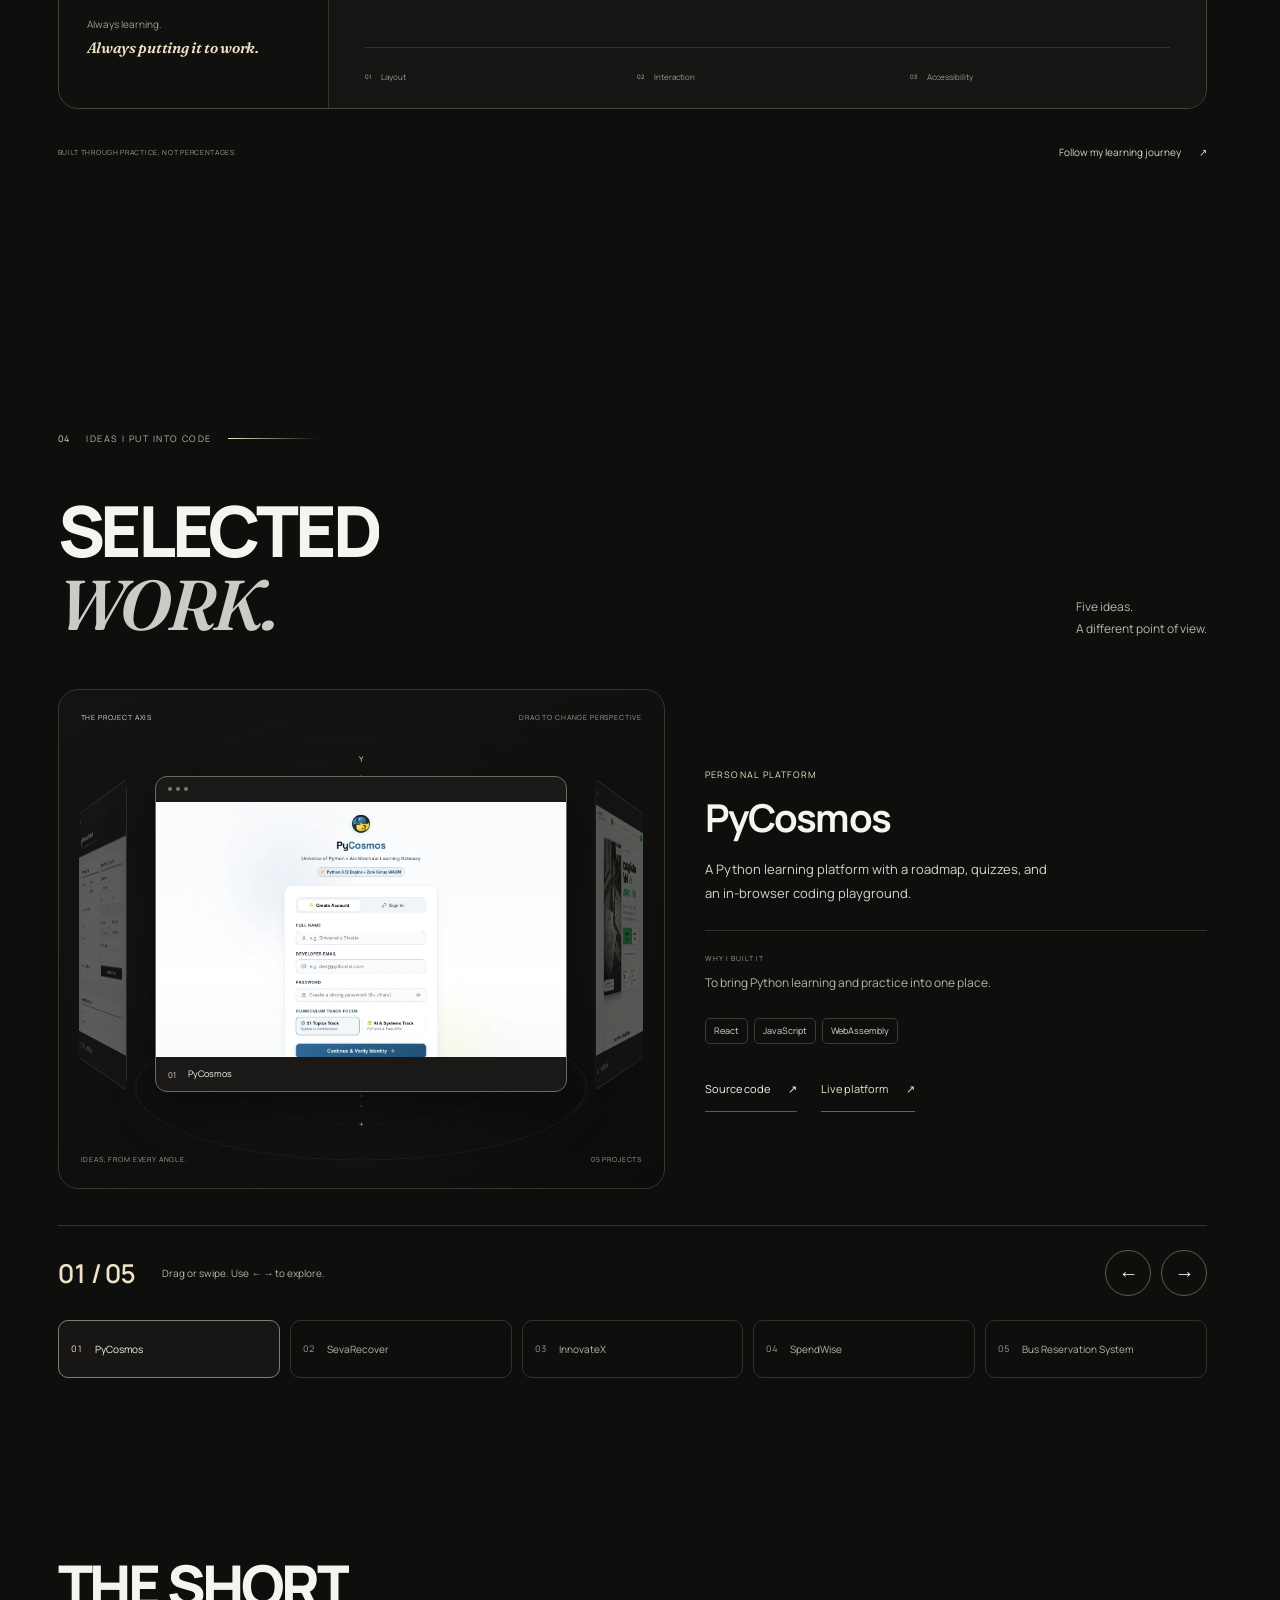
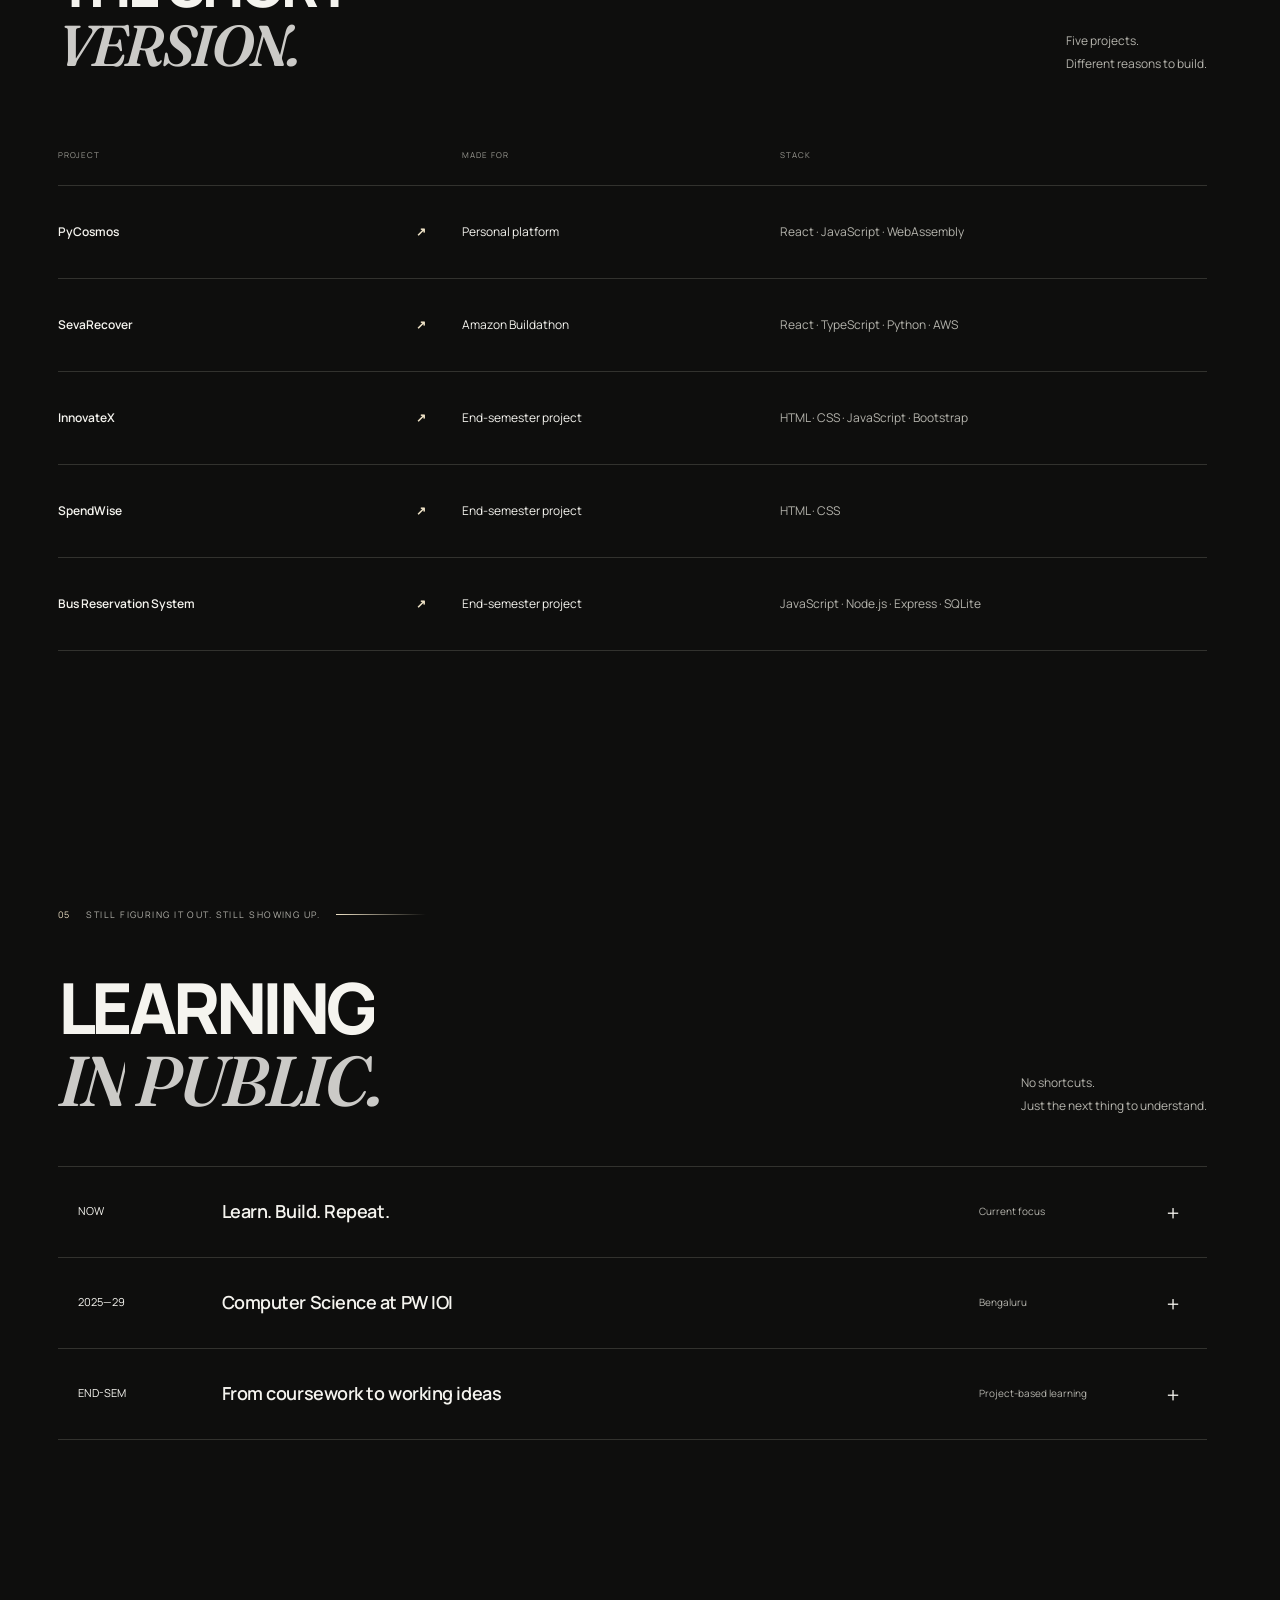
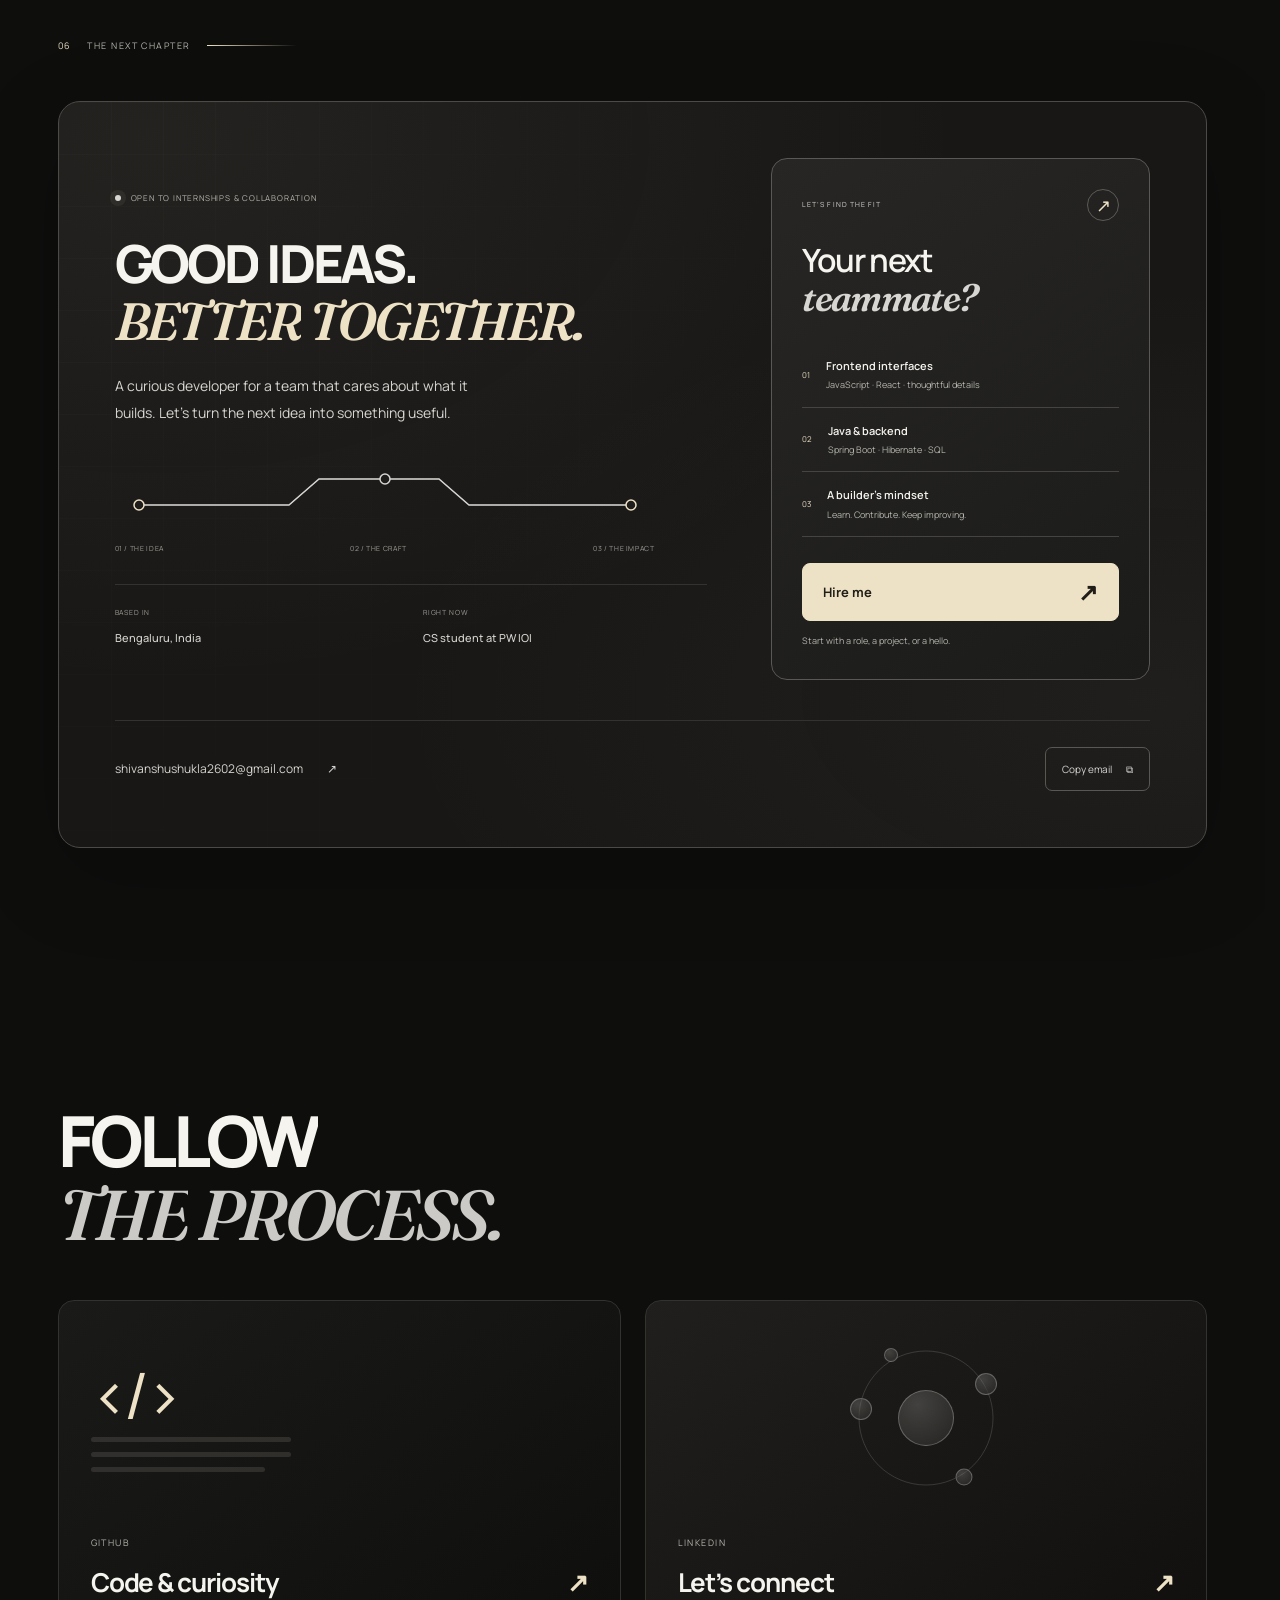
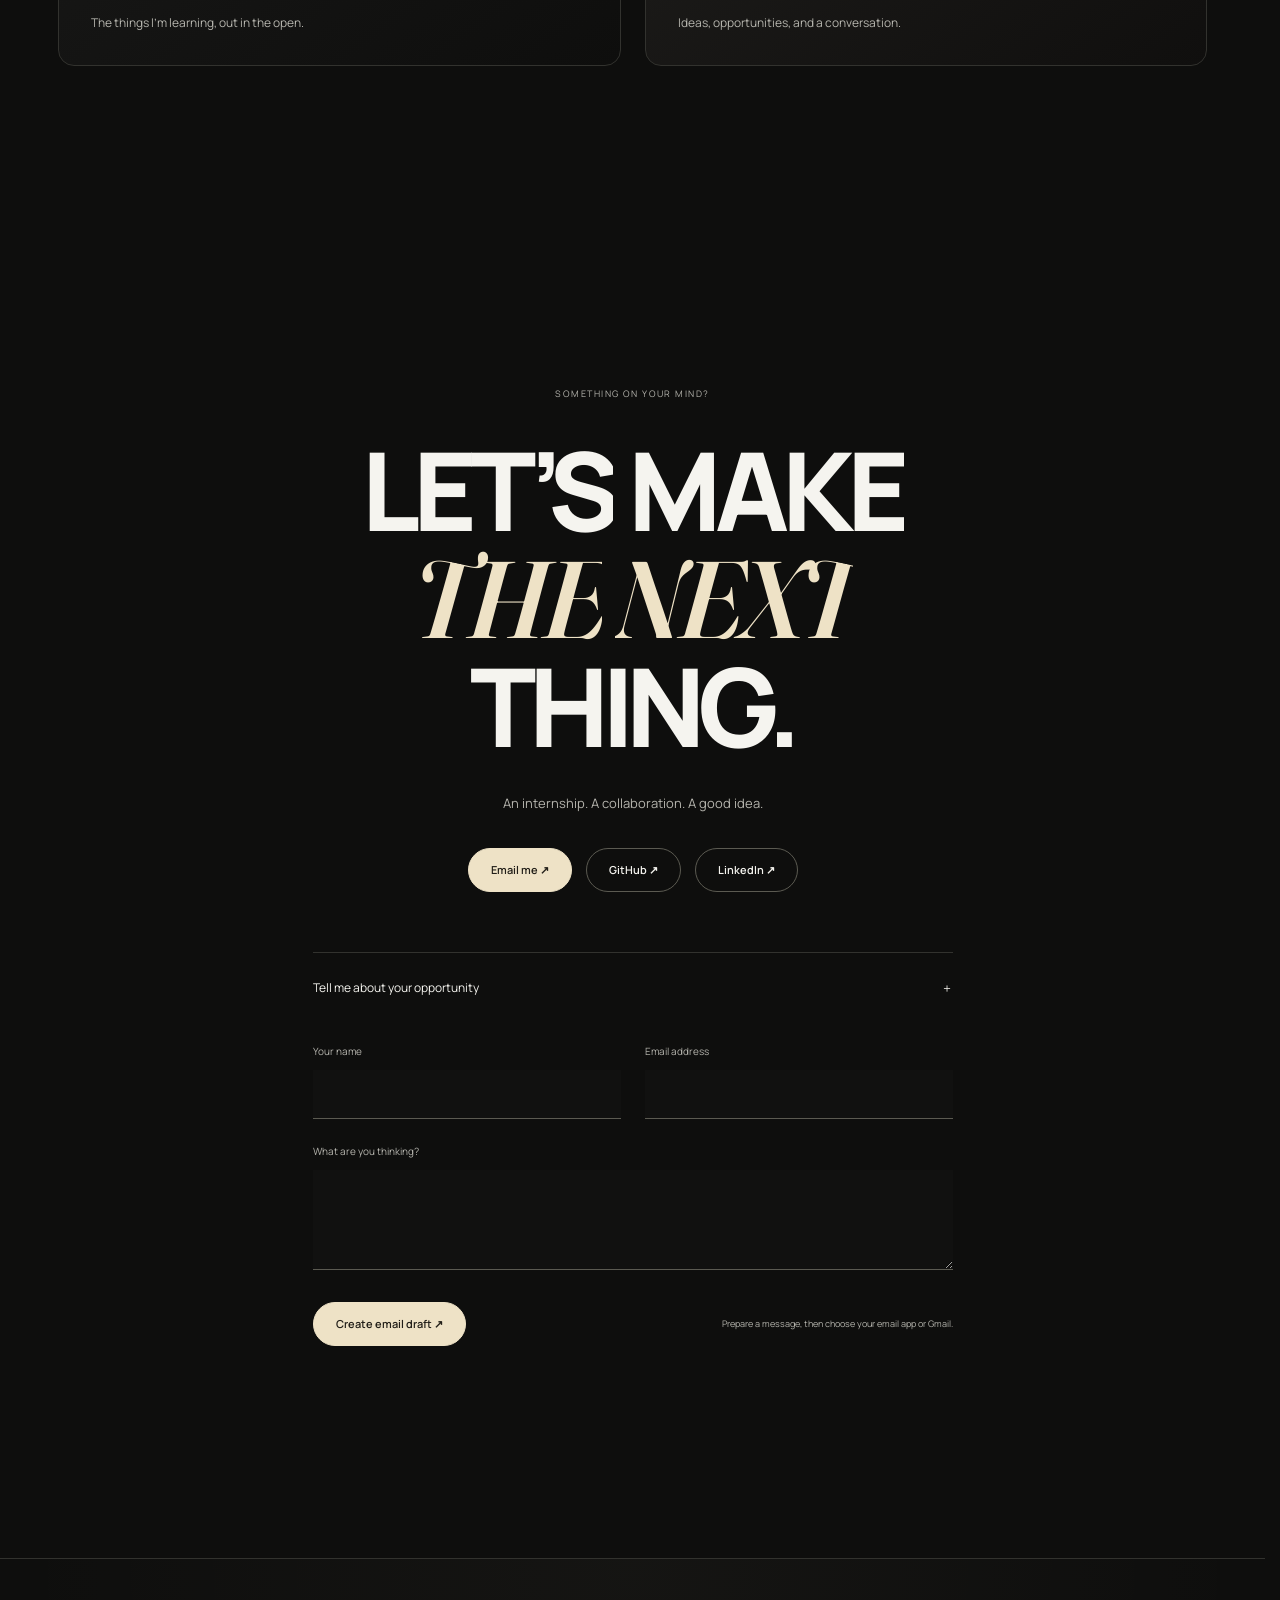
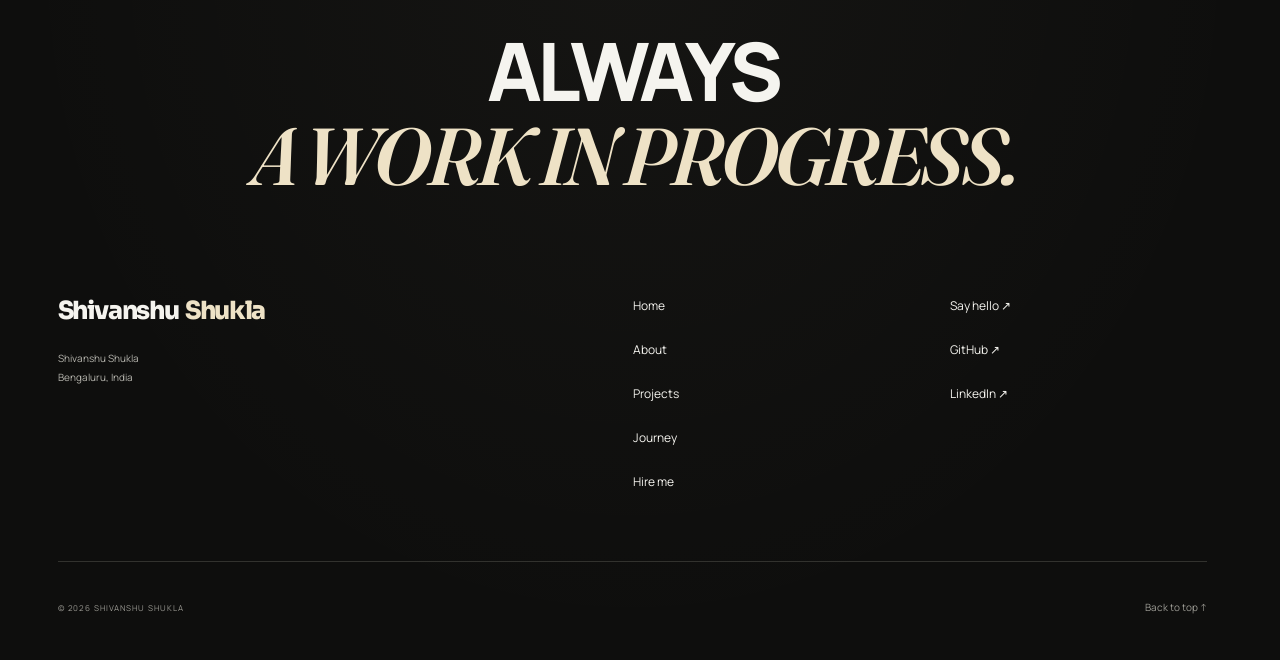
==== commit 4b3b8661: "Bolden name wordmark and balance header spacing" ====
--- a/index.html
+++ b/index.html
@@ -26,7 +26,7 @@
 <link rel="apple-touch-icon" sizes="180x180" href="./assets/brand/favicon-180.png?v=brand-2"/>
 <link as="font" crossorigin="" href="./assets/fonts/manrope-latin.woff2" rel="preload" type="font/woff2"/>
 <link as="image" href="./assets/images/shivanshu-hero-no-wristband.png" rel="preload"/>
-<link href="./styles.css?v=fullname-27" rel="stylesheet"/>
+<link href="./styles.css?v=bold-name-28" rel="stylesheet"/>
 <script type="application/ld+json">{"@context": "https://schema.org", "@type": "Person", "name": "Shivanshu Shukla", "givenName": "Shivanshu", "familyName": "Shukla", "url": "https://shiv-and-shu-portfolio.vercel.app/", "jobTitle": "Computer science student and frontend developer", "address": {"@type": "PostalAddress", "addressLocality": "Bengaluru", "addressRegion": "Karnataka", "addressCountry": "IN"}, "sameAs": ["https://github.com/shivanshushukla2602-hash", "https://www.linkedin.com/in/shivanshu-shukla-09a373377/"]}</script>
 <script defer="" src="./portfolio.js?v=skills-workspace-26"></script>
 </head>
--- a/styles.css
+++ b/styles.css
@@ -433,6 +433,7 @@
 @media print{.skills-directory,.skill-scene{display:none!important}.skills-workspace.is-interactive{display:block}.skill-panel[hidden]{display:flex!important}.skill-panel{break-inside:avoid;min-height:0;padding:20px}.skill-panel-main{min-height:0;display:block}.skill-chips{margin-block:20px}.skill-concepts{display:none}}
 
 /* Full-name identity: precise geometry and restrained pearl contrast. */
-.brand-wordmark{display:inline-flex;align-items:baseline;gap:.3em;font-family:Sora,Manrope,sans-serif;font-size:24px;font-style:normal;font-weight:600;line-height:1.2;letter-spacing:-.065em;white-space:nowrap}
-.brand-surname{color:var(--accent);font-weight:400}
-@media(max-width:767px){.site-nav .brand-wordmark{flex-direction:column;align-items:flex-start;justify-content:center;gap:0;font-size:17px;line-height:1.2;letter-spacing:-.055em}.site-nav .brand-surname{font-size:15px}.site-footer .brand-wordmark{font-size:24px}}
+.brand-wordmark{display:inline-flex;align-items:center;gap:.28em;font-family:Sora,Manrope,sans-serif;font-size:25px;font-style:normal;font-weight:800;line-height:1;letter-spacing:-.055em;white-space:nowrap}
+.brand-surname{color:var(--accent);font-weight:800}
+.brand-wordmark>span{text-box-trim:trim-both;text-box-edge:cap alphabetic}
+@media(max-width:767px){.site-nav .brand-wordmark{flex-direction:column;align-items:flex-start;justify-content:center;gap:5px;font-size:17px;line-height:1.2;letter-spacing:-.055em}.site-nav .brand-surname{font-size:15px}.site-footer .brand-wordmark{font-size:24px}}
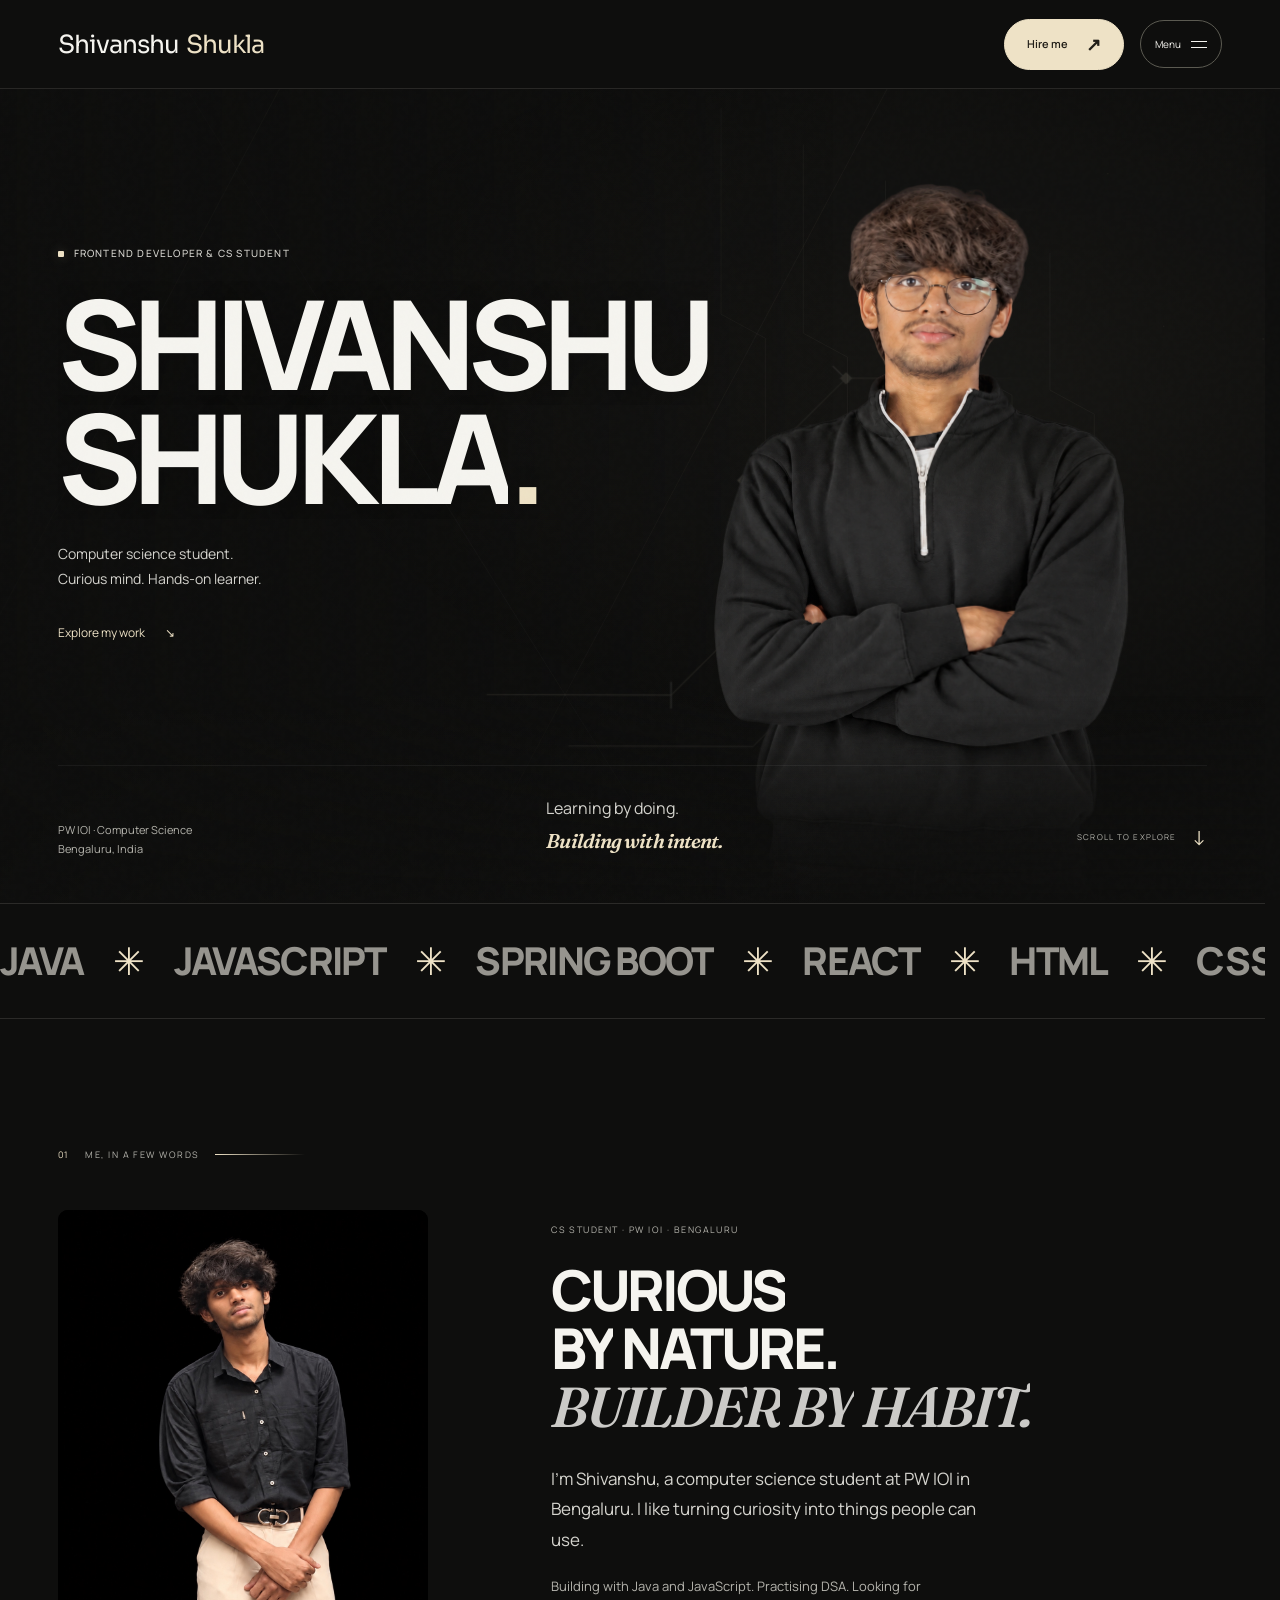
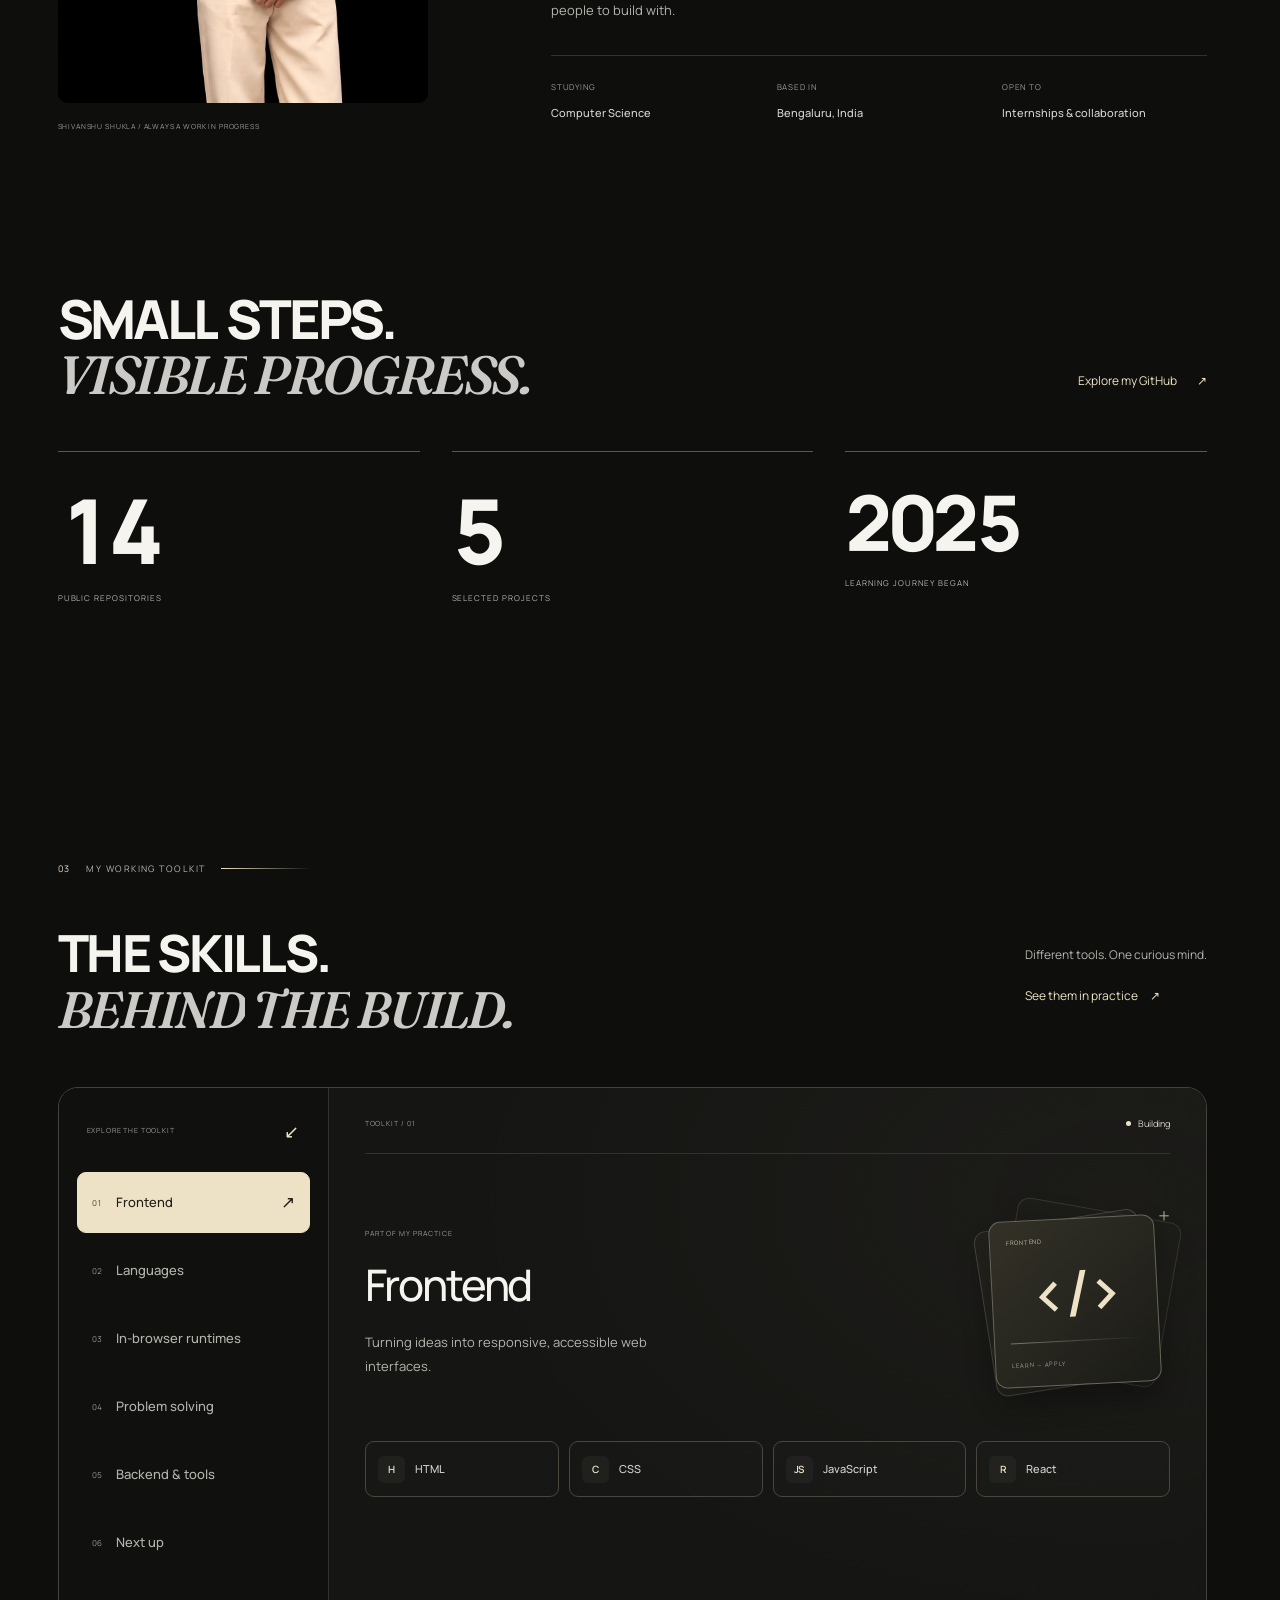
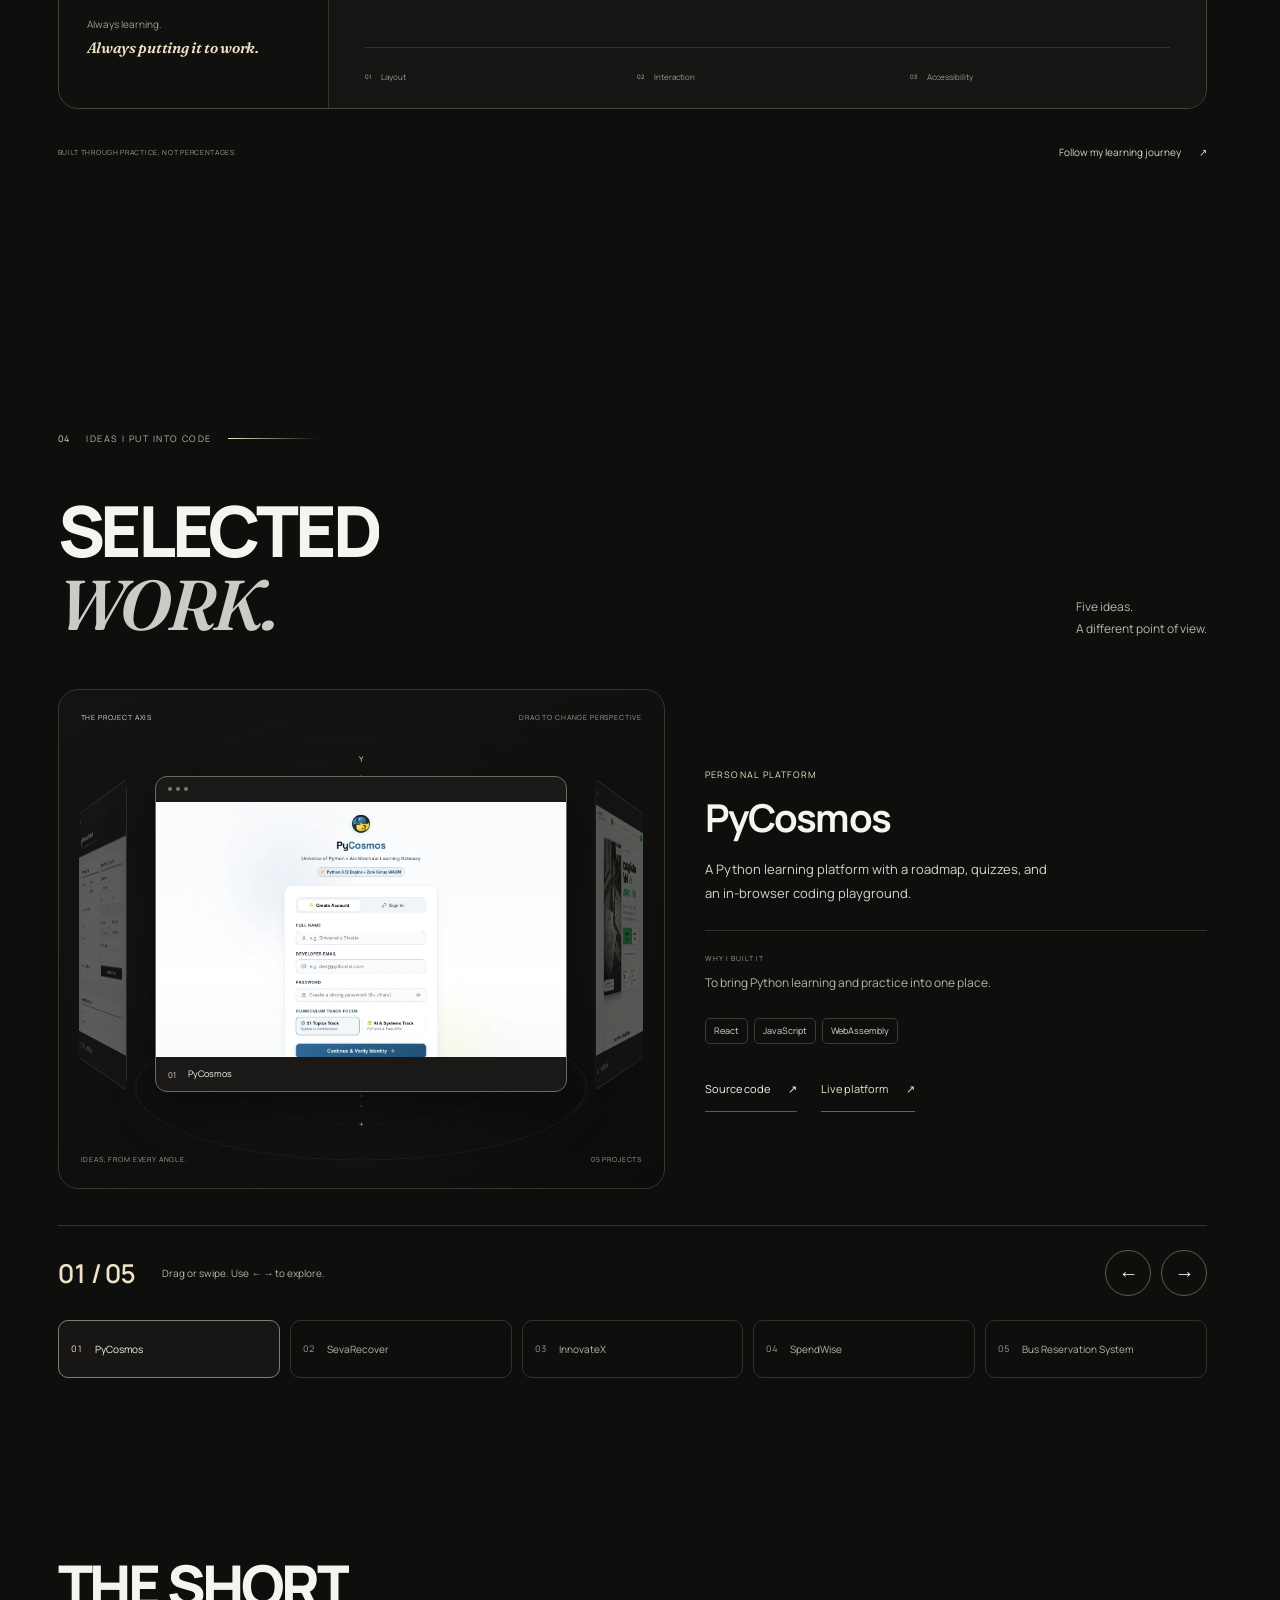
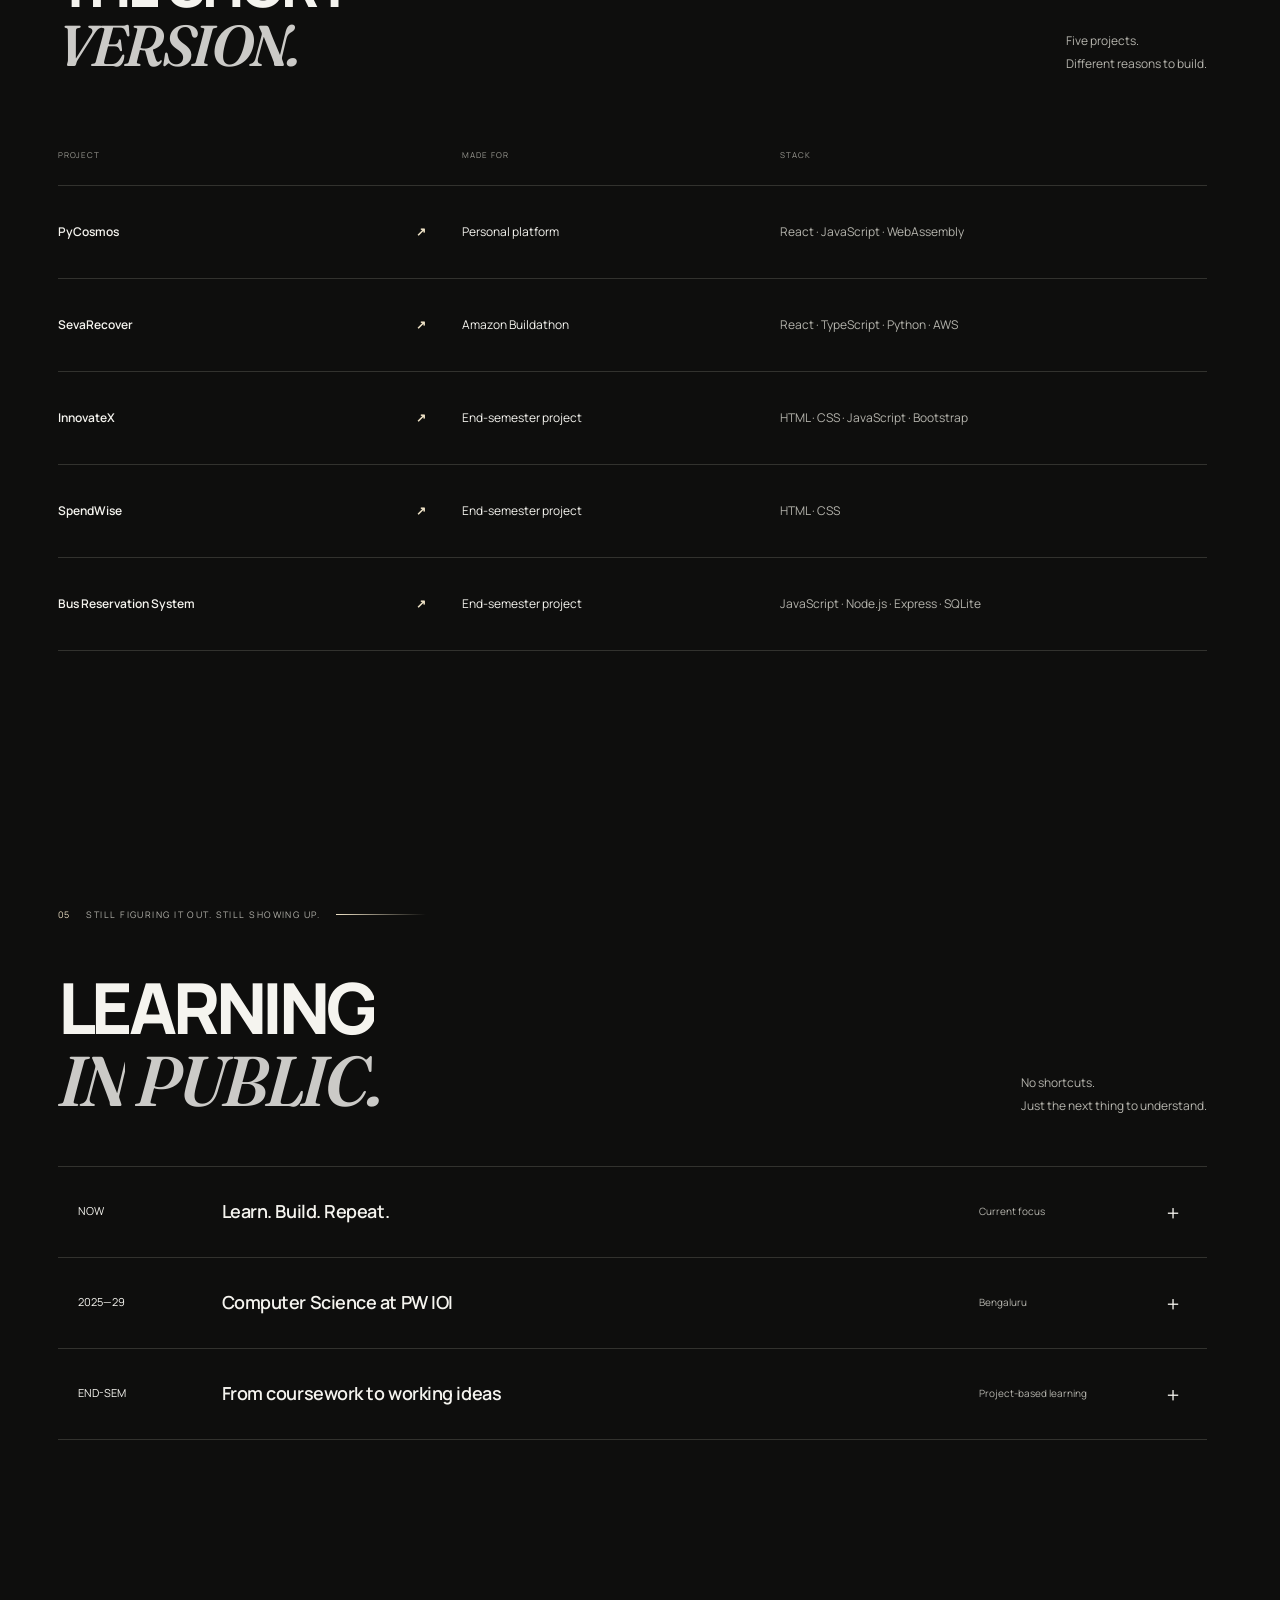
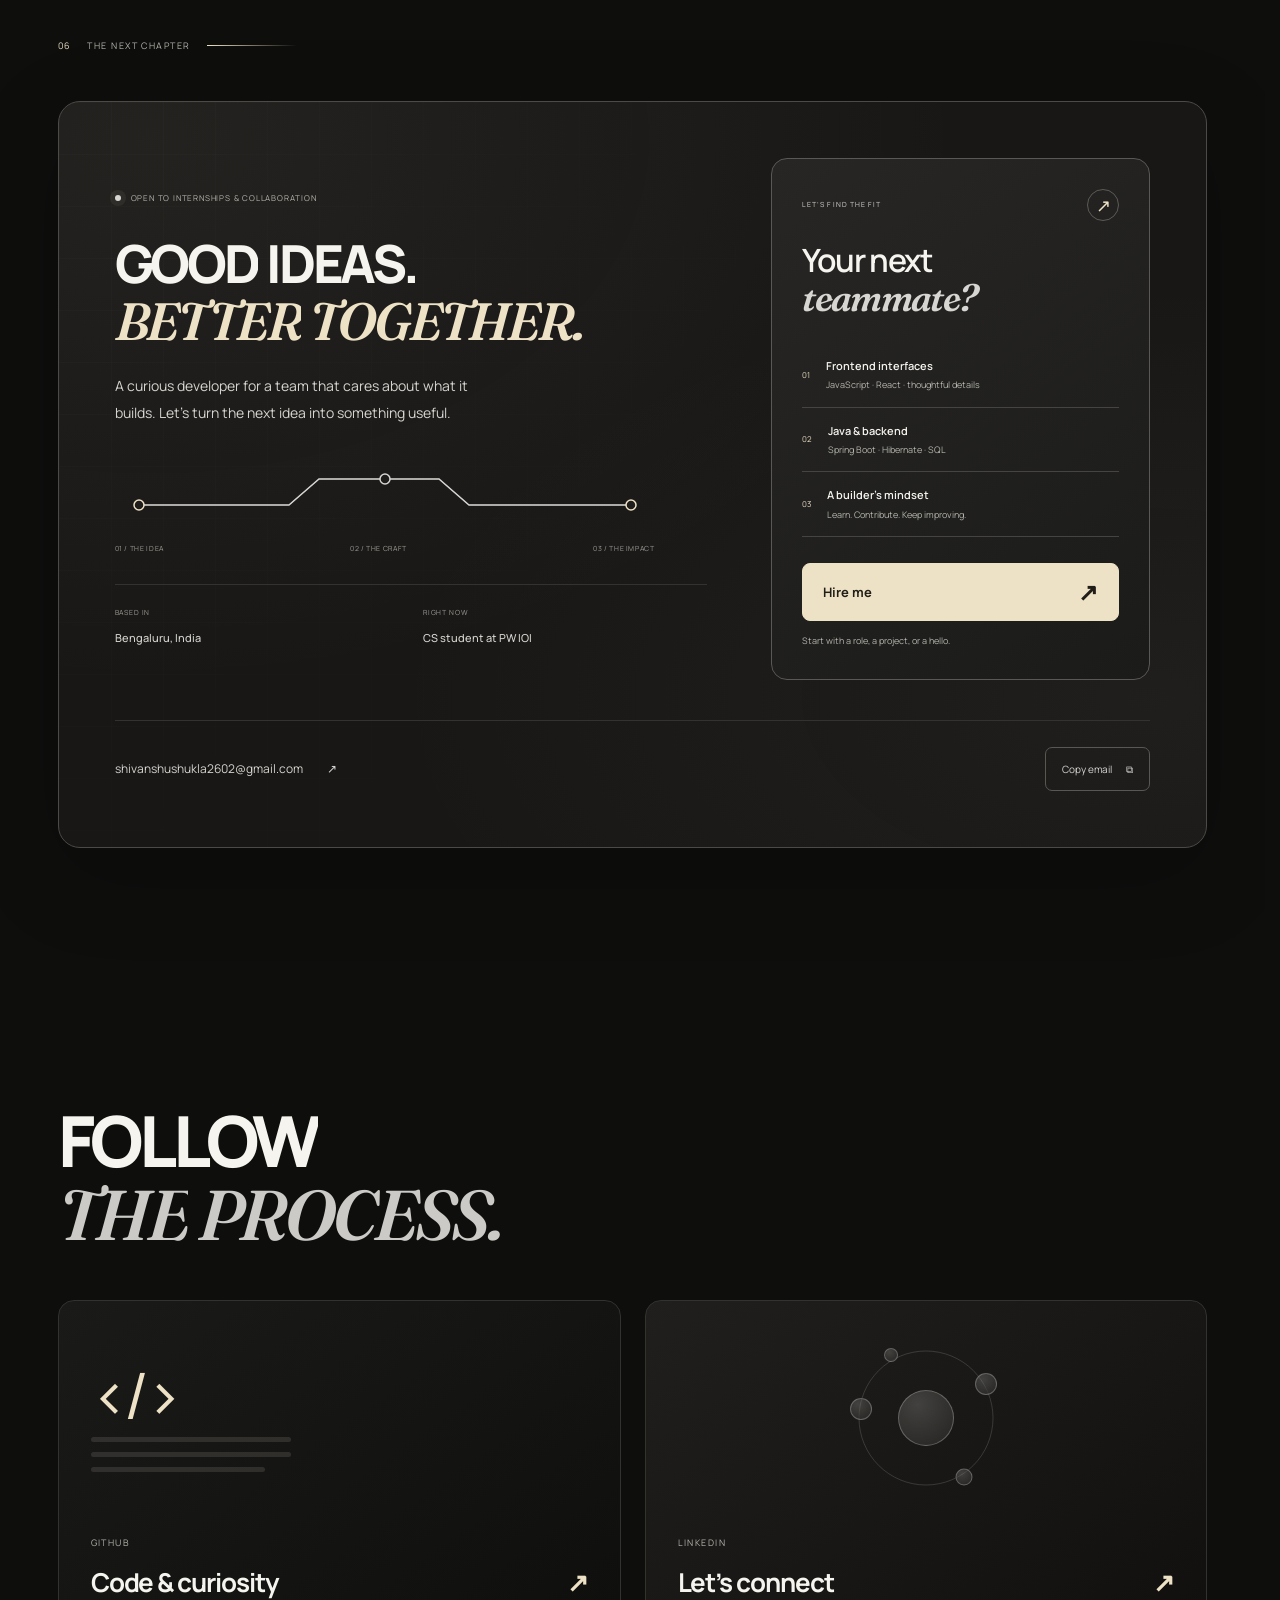
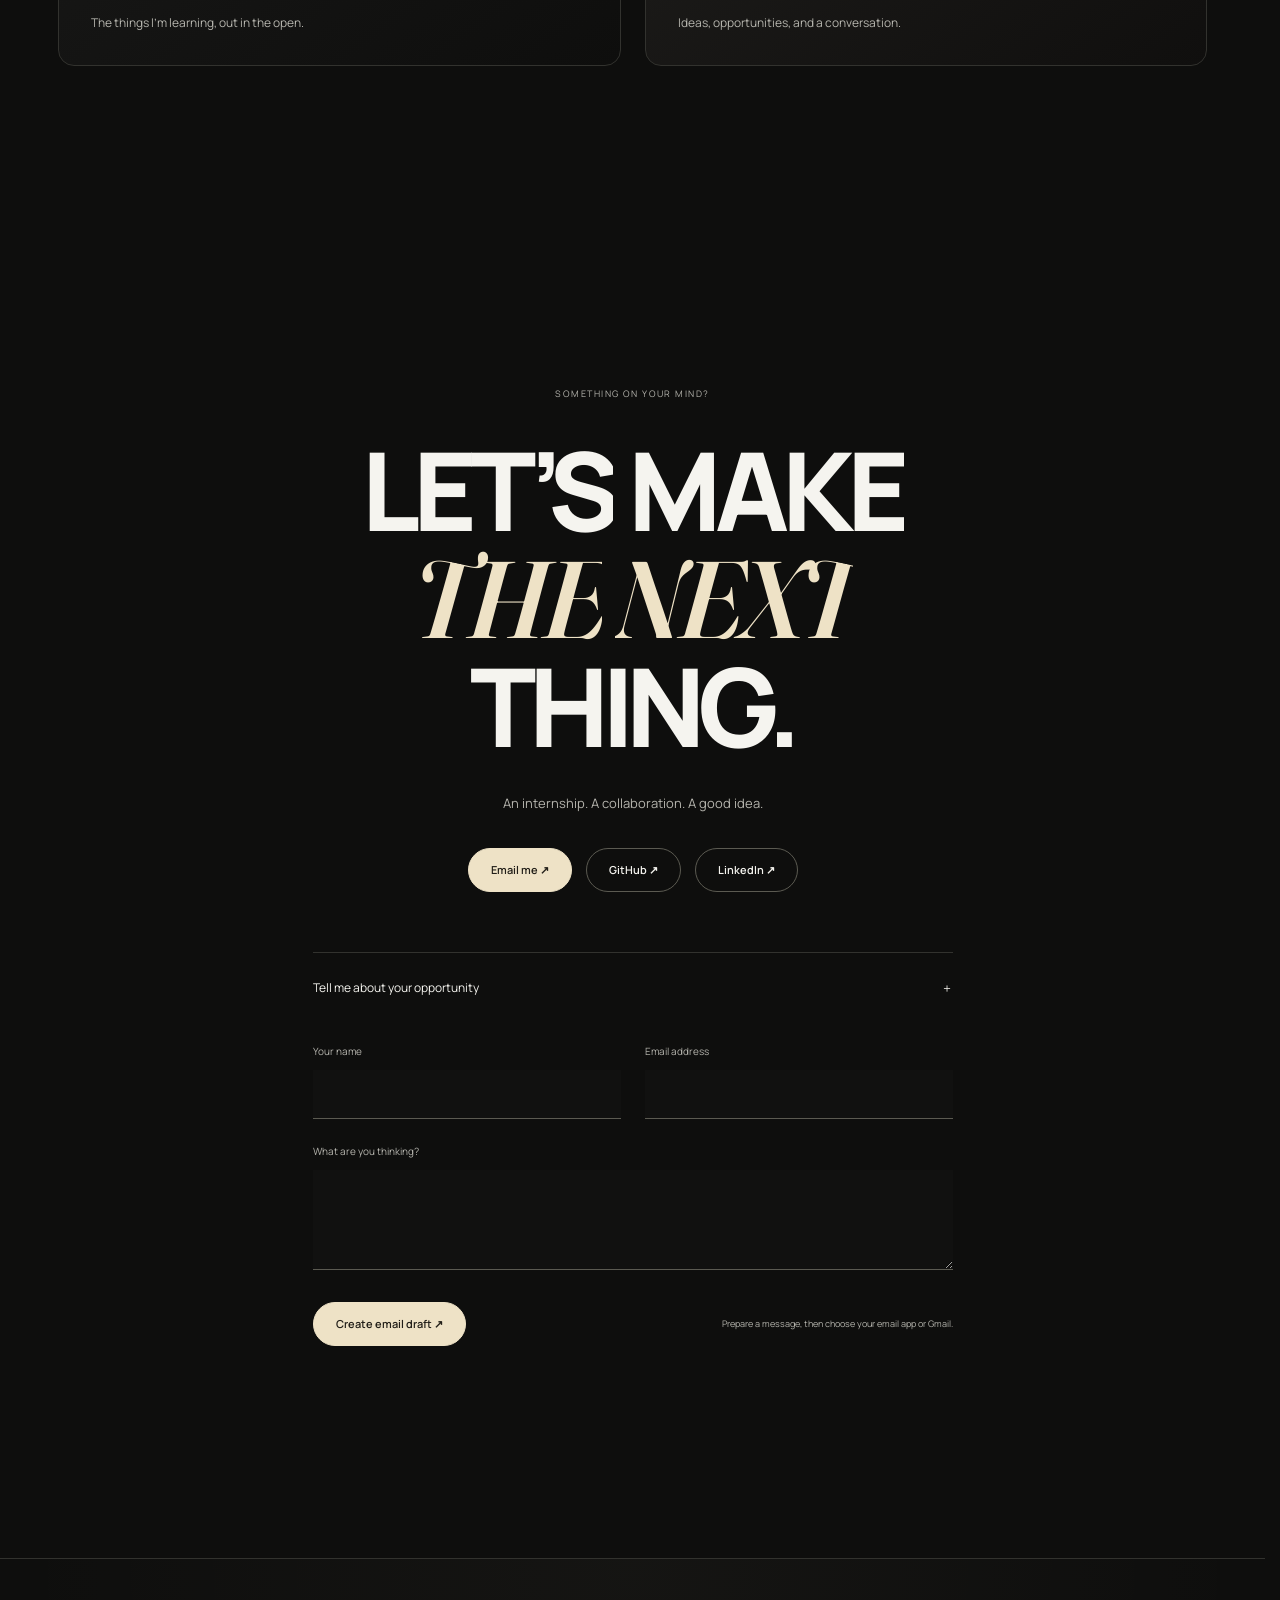
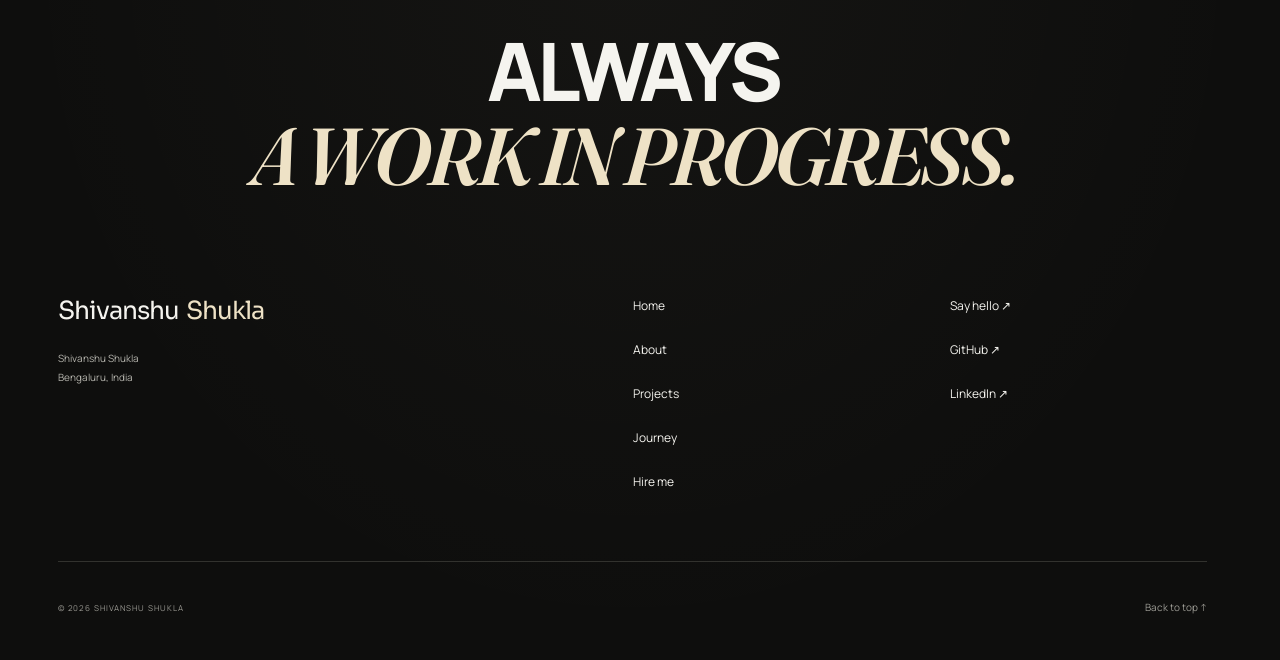
==== commit 6152bd1a: "Lighten wordmark and introduce original folded-ribbon logo" ====
--- a/index.html
+++ b/index.html
@@ -20,13 +20,13 @@
 <meta content="Shivanshu Shukla — Frontend Developer" name="twitter:title"/>
 <meta content="CS student in Bengaluru. Learning by rebuilding, experimenting, and refining." name="twitter:description"/>
 <meta content="https://shiv-and-shu-portfolio.vercel.app/assets/images/portfolio-social.webp" name="twitter:image"/>
-<link rel="icon" href="./favicon.ico?v=brand-2" sizes="16x16 32x32 48x48"/>
-<link rel="icon" type="image/png" sizes="32x32" href="./assets/brand/favicon-32.png?v=brand-2"/>
-<link rel="icon" type="image/svg+xml" sizes="any" href="./assets/brand/shivanshu-shukla-logo.svg?v=brand-2"/>
-<link rel="apple-touch-icon" sizes="180x180" href="./assets/brand/favicon-180.png?v=brand-2"/>
+<link rel="icon" href="./favicon.ico?v=brand-3" sizes="16x16 32x32 48x48"/>
+<link rel="icon" type="image/png" sizes="32x32" href="./assets/brand/favicon-32.png?v=brand-3"/>
+<link rel="icon" type="image/svg+xml" sizes="any" href="./assets/brand/shivanshu-fold-mark.svg?v=brand-3"/>
+<link rel="apple-touch-icon" sizes="180x180" href="./assets/brand/favicon-180.png?v=brand-3"/>
 <link as="font" crossorigin="" href="./assets/fonts/manrope-latin.woff2" rel="preload" type="font/woff2"/>
 <link as="image" href="./assets/images/shivanshu-hero-no-wristband.png" rel="preload"/>
-<link href="./styles.css?v=bold-name-28" rel="stylesheet"/>
+<link href="./styles.css?v=light-name-29" rel="stylesheet"/>
 <script type="application/ld+json">{"@context": "https://schema.org", "@type": "Person", "name": "Shivanshu Shukla", "givenName": "Shivanshu", "familyName": "Shukla", "url": "https://shiv-and-shu-portfolio.vercel.app/", "jobTitle": "Computer science student and frontend developer", "address": {"@type": "PostalAddress", "addressLocality": "Bengaluru", "addressRegion": "Karnataka", "addressCountry": "IN"}, "sameAs": ["https://github.com/shivanshushukla2602-hash", "https://www.linkedin.com/in/shivanshu-shukla-09a373377/"]}</script>
 <script defer="" src="./portfolio.js?v=skills-workspace-26"></script>
 </head>
--- a/styles.css
+++ b/styles.css
@@ -433,7 +433,7 @@
 @media print{.skills-directory,.skill-scene{display:none!important}.skills-workspace.is-interactive{display:block}.skill-panel[hidden]{display:flex!important}.skill-panel{break-inside:avoid;min-height:0;padding:20px}.skill-panel-main{min-height:0;display:block}.skill-chips{margin-block:20px}.skill-concepts{display:none}}
 
 /* Full-name identity: precise geometry and restrained pearl contrast. */
-.brand-wordmark{display:inline-flex;align-items:center;gap:.28em;font-family:Sora,Manrope,sans-serif;font-size:25px;font-style:normal;font-weight:800;line-height:1;letter-spacing:-.055em;white-space:nowrap}
-.brand-surname{color:var(--accent);font-weight:800}
+.brand-wordmark{display:inline-flex;align-items:center;gap:.28em;font-family:Sora,Manrope,sans-serif;font-size:25px;font-style:normal;font-weight:400;line-height:1;letter-spacing:-.04em;white-space:nowrap}
+.brand-surname{color:var(--accent);font-weight:400}
 .brand-wordmark>span{text-box-trim:trim-both;text-box-edge:cap alphabetic}
 @media(max-width:767px){.site-nav .brand-wordmark{flex-direction:column;align-items:flex-start;justify-content:center;gap:5px;font-size:17px;line-height:1.2;letter-spacing:-.055em}.site-nav .brand-surname{font-size:15px}.site-footer .brand-wordmark{font-size:24px}}
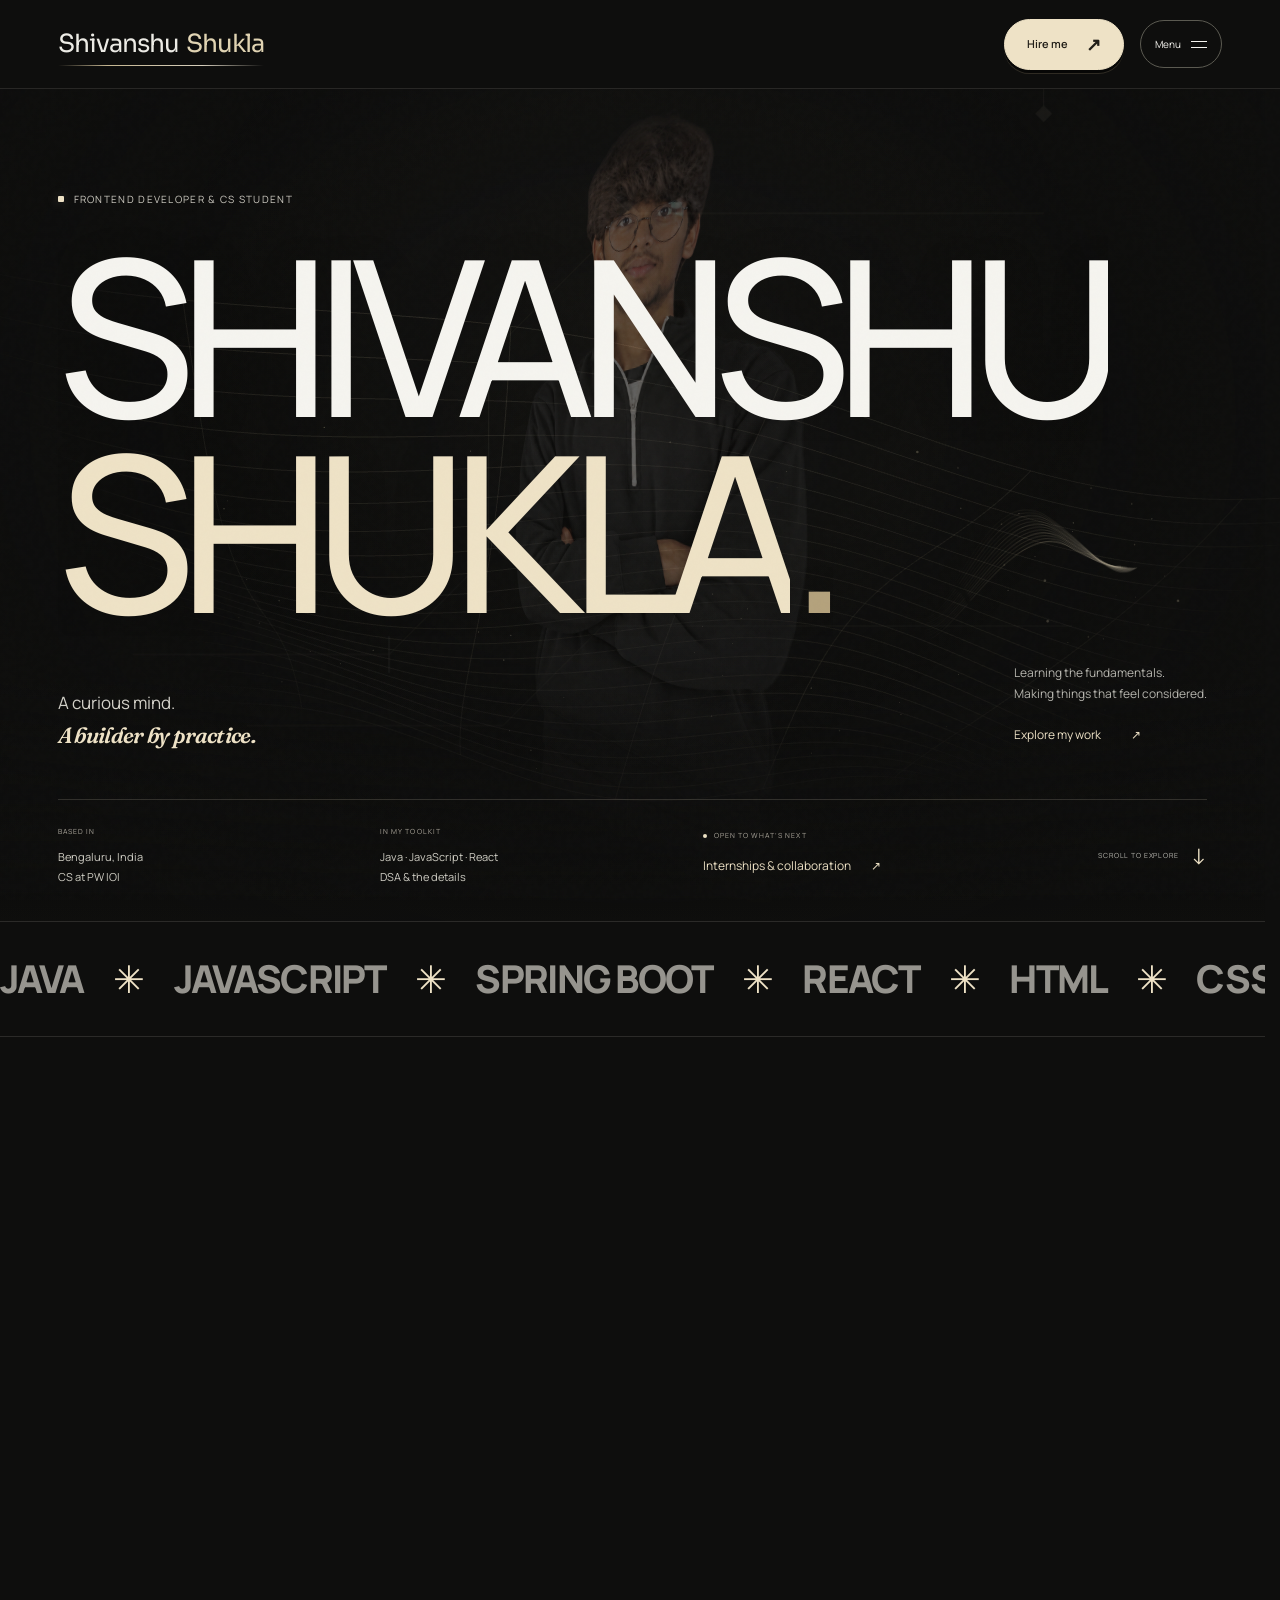
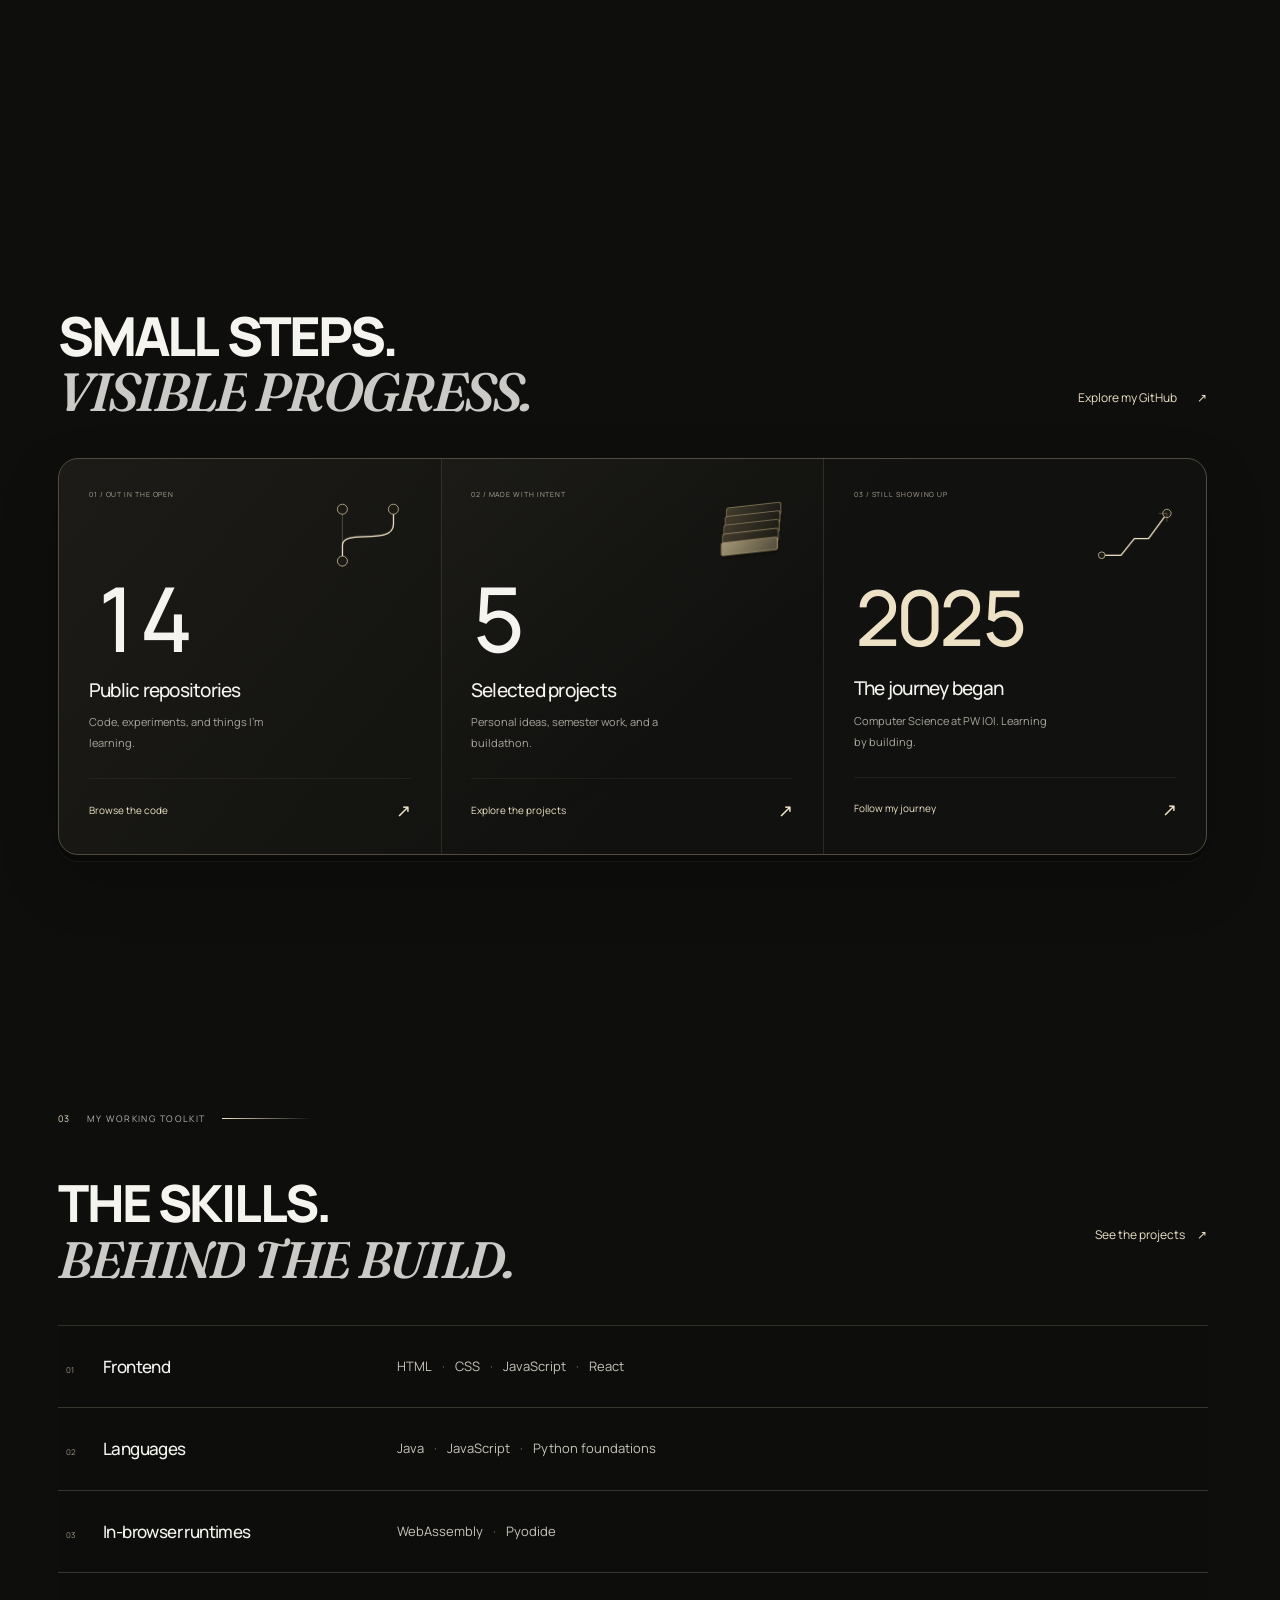
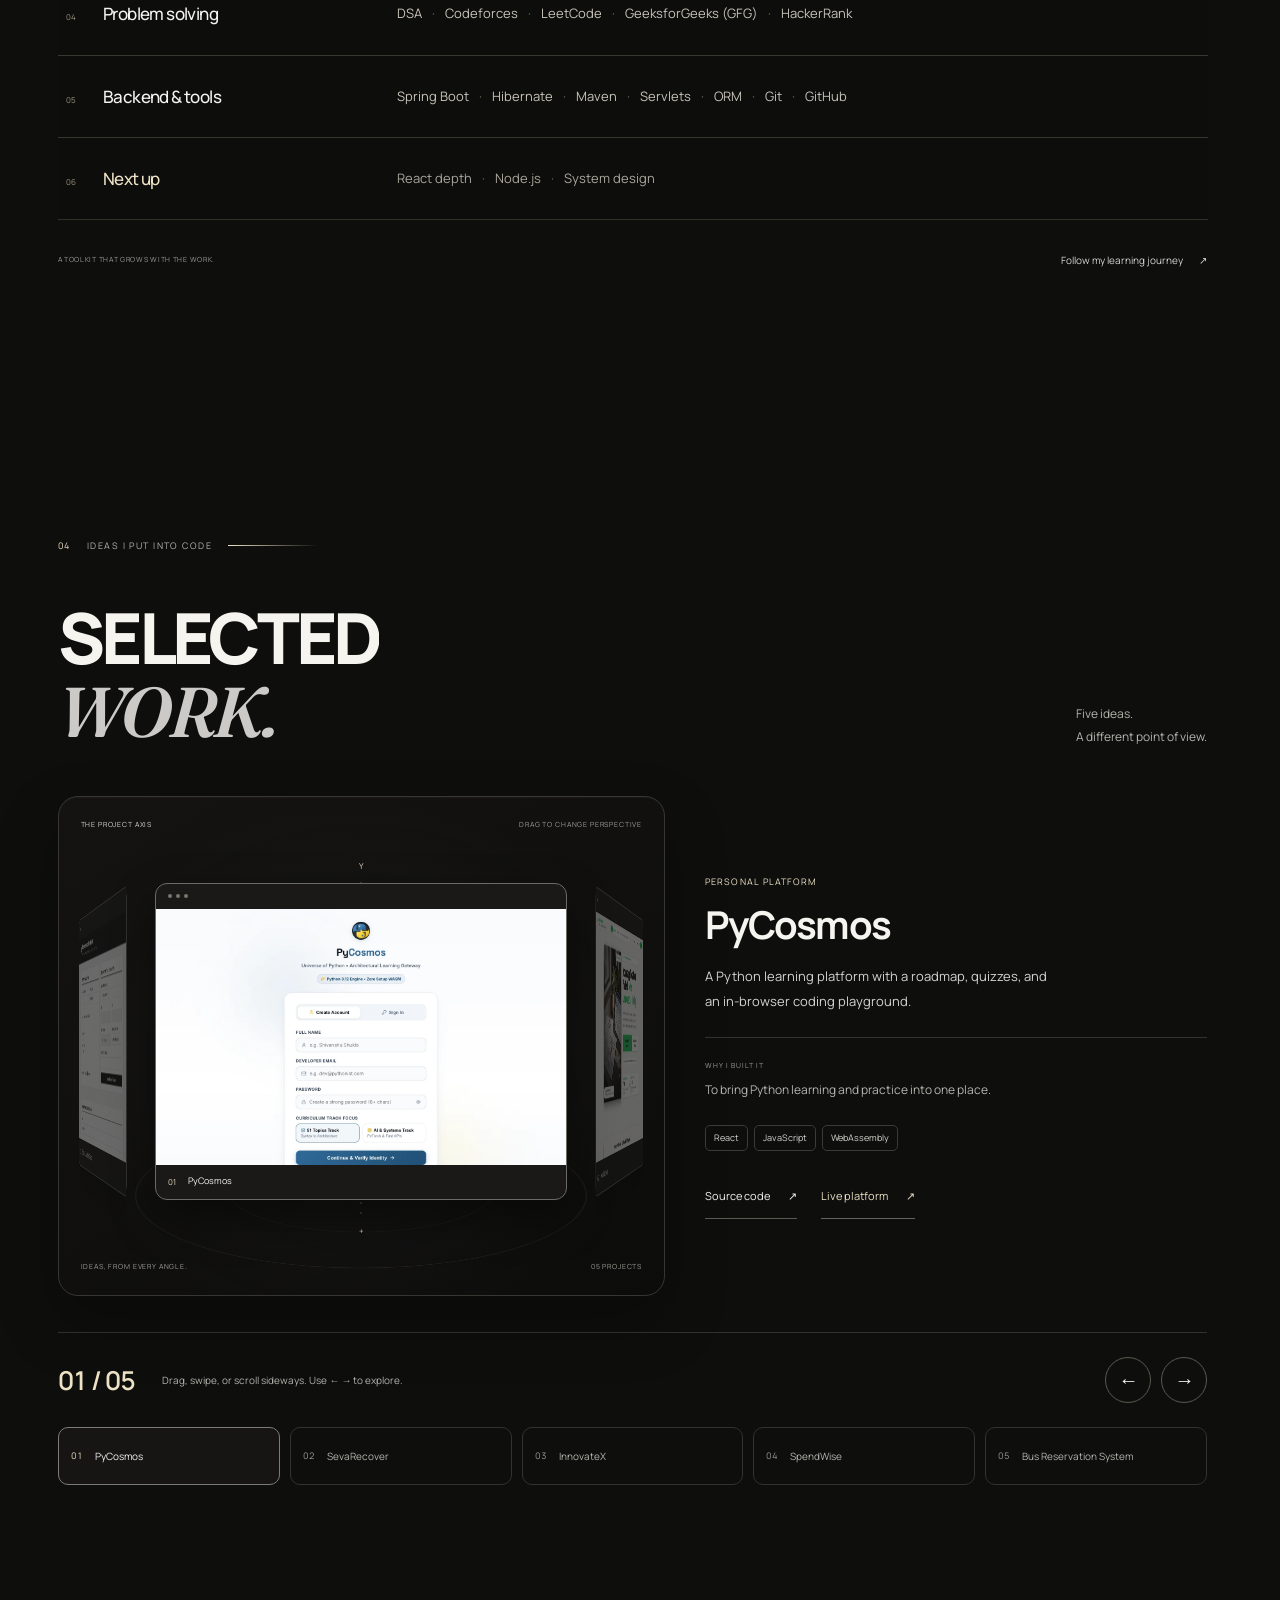
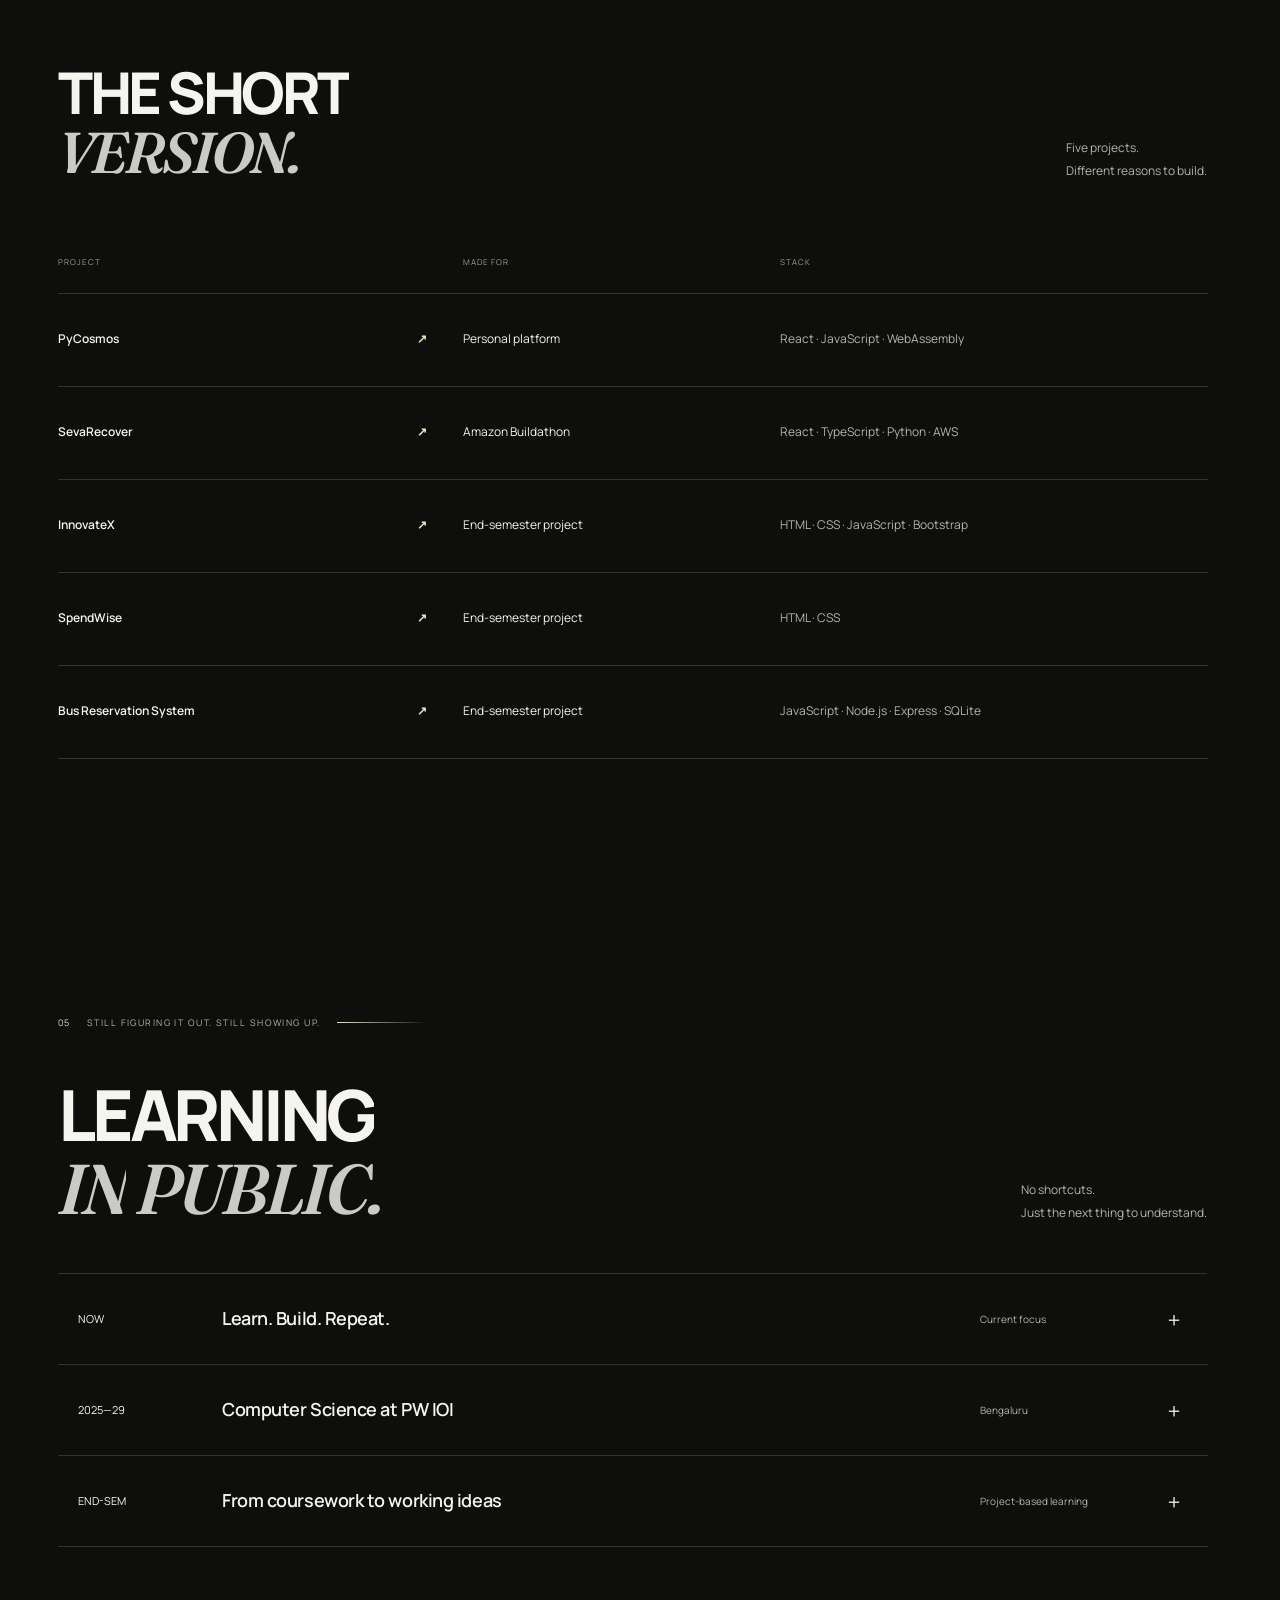
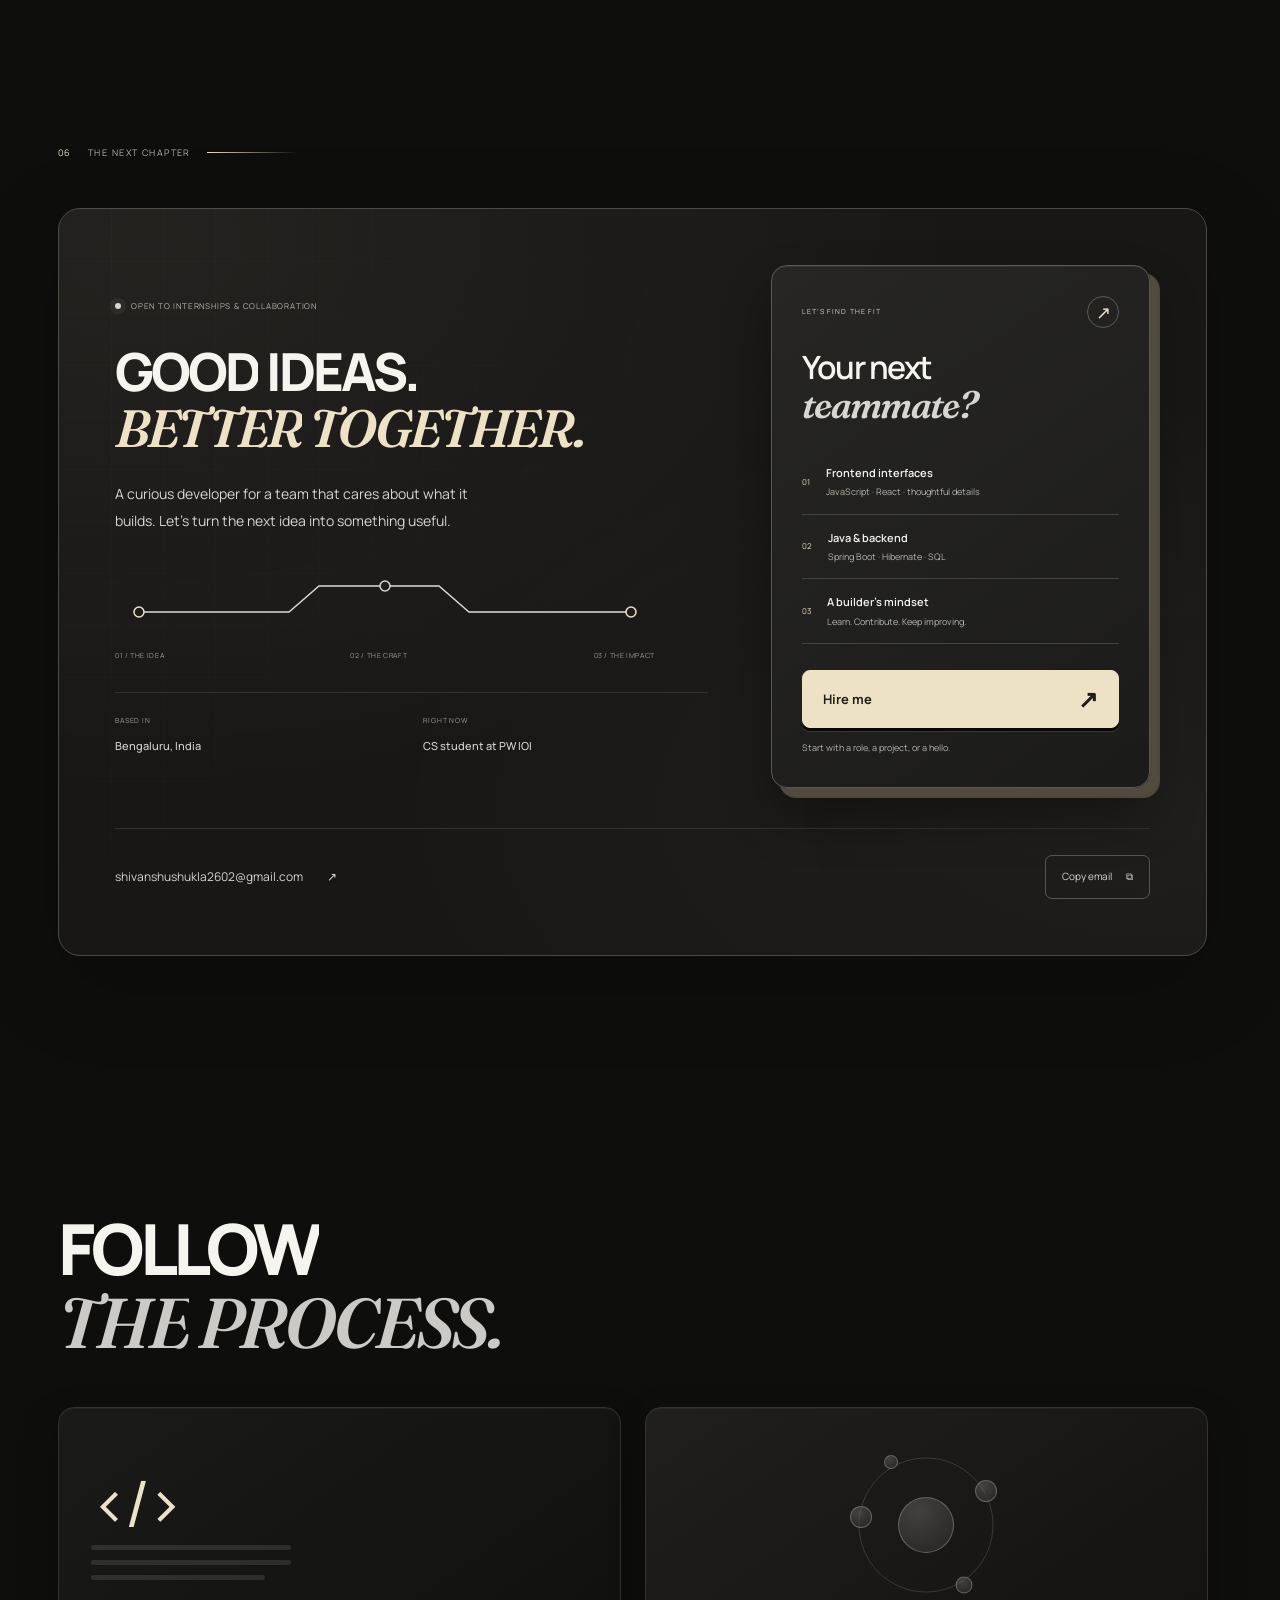
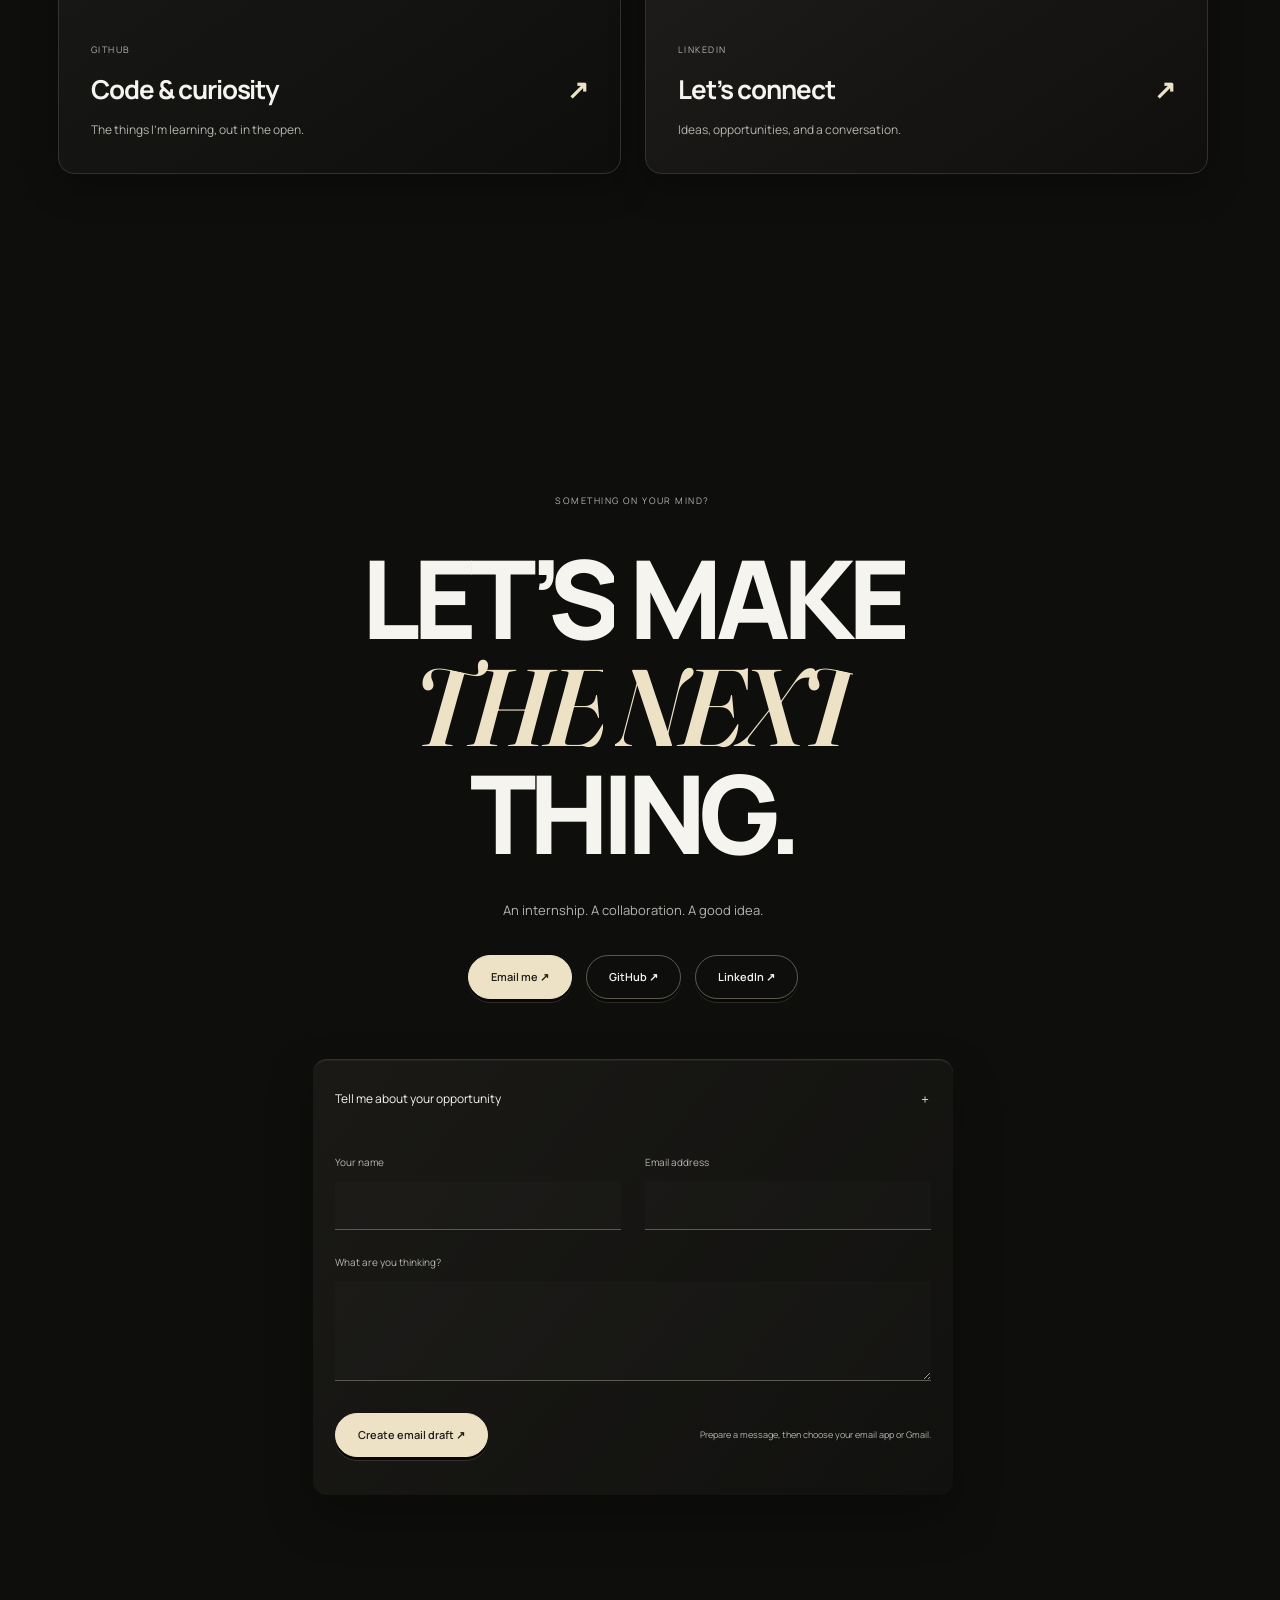
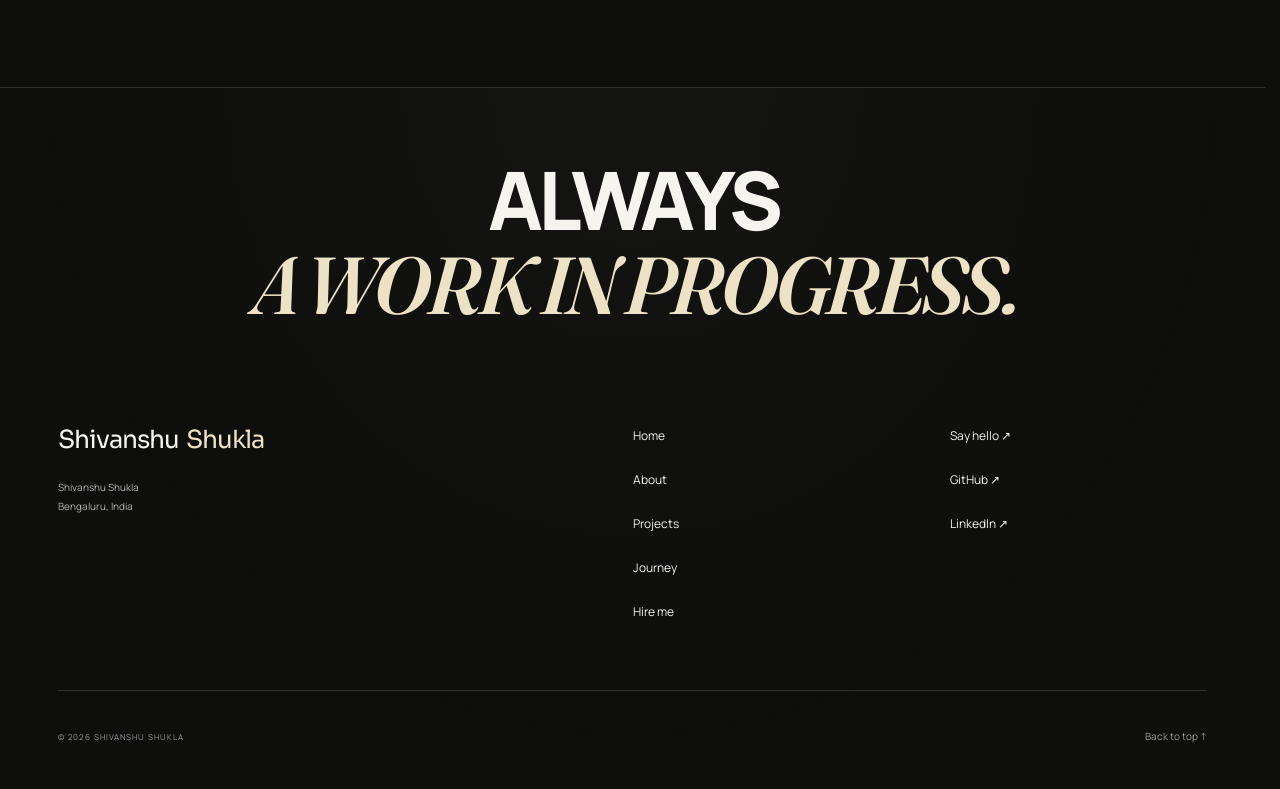
==== commit 6ba6b08c: "Refine portfolio motion, simplify skills, and polish header effects" ====
--- a/index.html
+++ b/index.html
@@ -26,22 +26,33 @@
 <link rel="apple-touch-icon" sizes="180x180" href="./assets/brand/favicon-180.png?v=brand-3"/>
 <link as="font" crossorigin="" href="./assets/fonts/manrope-latin.woff2" rel="preload" type="font/woff2"/>
 <link as="image" href="./assets/images/shivanshu-hero-no-wristband.png" rel="preload"/>
-<link href="./styles.css?v=light-name-29" rel="stylesheet"/>
+<script>
+// Play the identity intro on fresh loads, including section links; respect reduced motion and history returns.
+(()=>{try{const nav=performance.getEntriesByType('navigation')[0];if(matchMedia('(prefers-reduced-motion: reduce)').matches||nav?.type==='back_forward')return;document.documentElement.classList.add('is-booting');window.__portfolioBootGuard=setTimeout(()=>{document.documentElement.classList.remove('is-booting');document.querySelectorAll('[data-boot-inert]').forEach(el=>{el.inert=false;el.removeAttribute('data-boot-inert');});const intro=document.getElementById('portfolioLoader');if(intro)intro.hidden=true;window.dispatchEvent(new Event('portfolio:ready'));},4000);}catch{}})();
+</script>
+<link href="./styles.css?v=signature-line-44" rel="stylesheet"/>
 <script type="application/ld+json">{"@context": "https://schema.org", "@type": "Person", "name": "Shivanshu Shukla", "givenName": "Shivanshu", "familyName": "Shukla", "url": "https://shiv-and-shu-portfolio.vercel.app/", "jobTitle": "Computer science student and frontend developer", "address": {"@type": "PostalAddress", "addressLocality": "Bengaluru", "addressRegion": "Karnataka", "addressCountry": "IN"}, "sameAs": ["https://github.com/shivanshushukla2602-hash", "https://www.linkedin.com/in/shivanshu-shukla-09a373377/"]}</script>
-<script defer="" src="./portfolio.js?v=skills-workspace-26"></script>
+<script defer="" src="./portfolio.js?v=spring-axis-42"></script>
+<script defer="" src="./motion-scene.js?v=spatial-motion-39"></script>
 </head>
 <body>
+<div id="portfolioLoader" class="portfolio-loader" aria-label="Portfolio introduction" aria-hidden="true">
+<div class="loader-top"><span>SHIVANSHU SHUKLA / PORTFOLIO</span><button type="button" id="skipLoader">Skip intro <span aria-hidden="true">↗</span></button></div>
+<div class="loader-center"><div class="loader-identity"><p class="loader-kicker"><i aria-hidden="true"></i>A LITTLE CURIOSITY, UNFOLDING.</p><p class="loader-name"><span><b>Shivanshu</b></span><span><b>Shukla.</b></span></p><p class="loader-description">Ideas, interfaces, and the work in between.</p></div><div class="loader-sculpture" aria-hidden="true"><svg viewBox="0 0 240 240"><path class="loader-guide" d="M20 20H220V220H20Z M0 120H240 M120 0V240"/><g class="loader-fold-assembly"><path class="loader-facet" d="M48 52H133L181 100H96Z" fill="#f3eddf"/><path class="loader-facet" d="M96 100H181L133 137H48Z" fill="#ae9b78"/><path class="loader-facet" d="M48 137H133L181 185H96Z" fill="#eee2c6"/></g></svg><span class="loader-coordinate">FORM / THOUGHT / CRAFT</span></div></div>
+<div class="loader-bottom"><div class="loader-meter"><div class="loader-meter-label"><span>PREPARING THE PORTFOLIO</span><span class="loader-number" id="loaderNumber" aria-hidden="true">00</span></div><div class="loader-meter-track" aria-hidden="true"><i></i></div></div><p>Learning by doing.<br/><em>Building with intent.</em></p></div><span class="sr-only" role="status" id="loaderStatus">Loading portfolio.</span>
+</div>
+
 <a class="skip-link" href="#main-content">Skip to content</a><div class="grain-overlay" aria-hidden="true"></div><div class="scroll-progress" aria-hidden="true"><span id="scrollProgress"></span></div>
 <header class="site-nav"><div class="header-shell"><a class="brand-wordmark" href="#hero"><span>Shivanshu</span> <span class="brand-surname">Shukla</span></a><div class="header-actions"><a class="hire-pill" href="#hire">Hire me <span aria-hidden="true">↗</span></a><button id="menuToggle" class="menu-toggle" type="button" aria-label="Open menu" aria-expanded="false" aria-controls="siteMenu"><span class="menu-label">Menu</span><span class="menu-glyph" aria-hidden="true"><i></i><i></i></span></button></div></div></header>
 <noscript><nav class="no-script-nav" aria-label="Section navigation"><a href="#about">About</a><a href="#stats">Stats</a><a href="#skills">Toolkit</a><a href="#work">Projects</a><a href="#journey">Journey</a><a href="#hire">Hire me</a><a href="#contact">Contact</a></nav></noscript>
 <div class="menu-backdrop" id="menuBackdrop" aria-hidden="true" hidden></div><nav class="site-menu" id="siteMenu" aria-label="Main navigation" hidden><div class="drawer-intro"><span class="eyebrow">SHIV&amp;SHU / DIRECTORY</span><p>Pick a<br/><em>direction.</em></p></div><div class="menu-links"><a href="#hero"><span class="menu-number" aria-hidden="true">01</span><span class="menu-link-name">Home</span><span class="menu-arrow" aria-hidden="true">↗</span></a><a href="#about"><span class="menu-number" aria-hidden="true">02</span><span class="menu-link-name">About me</span><span class="menu-arrow" aria-hidden="true">↗</span></a><a href="#stats"><span class="menu-number" aria-hidden="true">03</span><span class="menu-link-name">Progress</span><span class="menu-arrow" aria-hidden="true">↗</span></a><a href="#work"><span class="menu-number" aria-hidden="true">04</span><span class="menu-link-name">Selected work</span><span class="menu-arrow" aria-hidden="true">↗</span></a><a href="#journey"><span class="menu-number" aria-hidden="true">05</span><span class="menu-link-name">My journey</span><span class="menu-arrow" aria-hidden="true">↗</span></a><a href="#hire"><span class="menu-number" aria-hidden="true">06</span><span class="menu-link-name">Hire me</span><span class="menu-arrow" aria-hidden="true">↗</span></a><a href="#contact"><span class="menu-number" aria-hidden="true">07</span><span class="menu-link-name">Contact</span><span class="menu-arrow" aria-hidden="true">↗</span></a></div><div class="drawer-footer"><p>Bengaluru, India<br/>Good conversations welcome.</p><div class="menu-socials"><a href="https://github.com/shivanshushukla2602-hash" target="_blank" rel="noopener noreferrer">GitHub ↗</a><a href="https://www.linkedin.com/in/shivanshu-shukla-09a373377/" target="_blank" rel="noopener noreferrer">LinkedIn ↗</a></div></div></nav>
 <main id="main-content" tabindex="-1">
-<section id="hero" class="hero" aria-labelledby="hero-heading"><canvas id="heroField" aria-hidden="true"></canvas><div class="hero-visual" aria-hidden="true"><div class="hero-atmosphere"><span></span><span></span><span></span></div><svg class="hero-traces" viewBox="0 0 800 700" fill="none"><path class="hero-trace-line" pathLength="1" d="M40 570H220L290 500V360L390 260H680M120 620H300L370 550H700M510 95H680V190"/><path class="hero-trace-ticks" d="M220 557V583M287 487L303 503M377 248L393 264M667 82L693 108M507 82V108"/><path class="hero-trace-node" d="M284 360L290 354L296 360L290 366ZM384 260L390 254L396 260L390 266ZM674 190L680 184L686 190L680 196Z"/></svg><div class="hero-portrait-plane"><img class="hero-portrait" src="./assets/images/shivanshu-hero-no-wristband.png" width="1078" height="1459" alt="" fetchpriority="high" decoding="async"/></div></div><div class="hero-inner"><div class="hero-copy"><p class="hero-role"><span aria-hidden="true"></span>Frontend developer &amp; CS student</p><h1 id="hero-heading"><span>SHIVANSHU</span><span>SHUKLA<span class="hero-dot">.</span></span></h1><p class="hero-intro">Computer science student.<br/>Curious mind. Hands-on learner.</p><a href="#work" class="text-link hero-work-link">Explore my work <span aria-hidden="true">↘</span></a></div><div class="hero-bottom"><p>PW IOI · Computer Science<br/>Bengaluru, India</p><p>Learning by doing.<br/><em>Building with intent.</em></p><a href="#about" class="scroll-cue">SCROLL TO EXPLORE <span aria-hidden="true">↓</span></a></div></div></section>
+<section id="hero" class="hero" aria-labelledby="hero-heading"><canvas id="heroField" aria-hidden="true"></canvas><div class="hero-visual" aria-hidden="true"><div class="hero-atmosphere"><span></span><span></span><span></span></div><svg class="hero-traces" viewBox="0 0 800 700" fill="none"><path class="hero-trace-line" pathLength="1" d="M40 570H220L290 500V360L390 260H680M120 620H300L370 550H700M510 95H680V190"/><path class="hero-trace-ticks" d="M220 557V583M287 487L303 503M377 248L393 264M667 82L693 108M507 82V108"/><path class="hero-trace-node" d="M284 360L290 354L296 360L290 366ZM384 260L390 254L396 260L390 266ZM674 190L680 184L686 190L680 196Z"/></svg><div class="hero-portrait-plane"><img class="hero-portrait" src="./assets/images/shivanshu-hero-no-wristband.png" width="1078" height="1459" alt="" fetchpriority="high" decoding="async"/></div></div><div class="hero-inner"><div class="hero-copy"><p class="hero-role"><span aria-hidden="true"></span>Frontend developer &amp; CS student</p><h1 id="hero-heading"><span>SHIVANSHU</span><span>SHUKLA<span class="hero-dot">.</span></span></h1><div class="hero-caption-row"><p class="hero-intro">A curious mind.<br/><em>A builder by practice.</em></p><div class="hero-caption-end"><p>Learning the fundamentals.<br/>Making things that feel considered.</p><a href="#work" class="text-link hero-work-link">Explore my work <span aria-hidden="true">↗</span></a></div></div></div><div class="hero-flow-art" aria-hidden="true"><svg viewBox="0 0 360 280" fill="none"><defs><linearGradient id="heroFlowInk" x1="25" y1="240" x2="330" y2="30" gradientUnits="userSpaceOnUse"><stop stop-color="#eee2c6" stop-opacity="0"/><stop offset=".38" stop-color="#d5c29b" stop-opacity=".35"/><stop offset=".65" stop-color="#fff1d1" stop-opacity=".7"/><stop offset="1" stop-color="#eee2c6" stop-opacity="0"/></linearGradient></defs><g class="hero-flow-lines"><path class="hero-flow-strand" style="--strand:0" pathLength="1" d="M15 205C65 260 100 55 177 110S258 245 345 55"/><path class="hero-flow-strand" style="--strand:1" pathLength="1" d="M18 208C67 256 104 60 179 113S260 240 343 59"/><path class="hero-flow-strand" style="--strand:2" pathLength="1" d="M21 211C69 252 108 65 181 116S262 235 341 63"/><path class="hero-flow-strand" style="--strand:3" pathLength="1" d="M24 214C71 248 112 70 183 119S264 230 339 67"/><path class="hero-flow-strand" style="--strand:4" pathLength="1" d="M27 217C73 244 116 75 185 122S266 225 337 71"/><path class="hero-flow-strand" style="--strand:5" pathLength="1" d="M30 220C75 240 120 80 187 125S268 220 335 75"/><path class="hero-flow-strand" style="--strand:6" pathLength="1" d="M33 223C77 236 124 85 189 128S270 215 333 79"/><path class="hero-flow-strand" style="--strand:7" pathLength="1" d="M36 226C79 232 128 90 191 131S272 210 331 83"/><path class="hero-flow-strand" style="--strand:8" pathLength="1" d="M39 229C81 228 132 95 193 134S274 205 329 87"/><path class="hero-flow-strand" style="--strand:9" pathLength="1" d="M42 232C83 224 136 100 195 137S276 200 327 91"/><path class="hero-flow-strand" style="--strand:10" pathLength="1" d="M45 235C85 220 140 105 197 140S278 195 325 95"/><path class="hero-flow-strand" style="--strand:11" pathLength="1" d="M48 238C87 216 144 110 199 143S280 190 323 99"/></g><g class="hero-flow-dust"><circle style="--dust:0" cx="35" cy="40" r="1.4"/><circle style="--dust:1" cx="82" cy="101" r="0.8"/><circle style="--dust:2" cx="129" cy="162" r="0.8"/><circle style="--dust:3" cx="176" cy="223" r="1.4"/><circle style="--dust:4" cx="223" cy="79" r="0.8"/><circle style="--dust:5" cx="270" cy="140" r="0.8"/><circle style="--dust:6" cx="317" cy="201" r="1.4"/><circle style="--dust:7" cx="79" cy="57" r="0.8"/><circle style="--dust:8" cx="126" cy="118" r="0.8"/><circle style="--dust:9" cx="173" cy="179" r="1.4"/><circle style="--dust:10" cx="220" cy="240" r="0.8"/><circle style="--dust:11" cx="267" cy="96" r="0.8"/></g></svg></div><div class="hero-bottom"><div class="hero-context"><span class="hero-meta-label">BASED IN</span><p>Bengaluru, India<br/>CS at PW IOI</p></div><div class="hero-context"><span class="hero-meta-label">IN MY TOOLKIT</span><p>Java · JavaScript · React<br/>DSA &amp; the details</p></div><div class="hero-context hero-availability"><span class="hero-meta-label"><i aria-hidden="true"></i>OPEN TO WHAT’S NEXT</span><a href="#hire">Internships &amp; collaboration <span aria-hidden="true">↗</span></a></div><a href="#about" class="scroll-cue">SCROLL TO EXPLORE <span aria-hidden="true">↓</span></a></div></div></section>
 <div class="skills-marquee" role="region" aria-label="My skills"><div class="marquee-track"><span>JAVA <b aria-hidden="true">✳</b> JAVASCRIPT <b aria-hidden="true">✳</b> SPRING BOOT <b aria-hidden="true">✳</b> REACT <b aria-hidden="true">✳</b> HTML <b aria-hidden="true">✳</b> CSS <b aria-hidden="true">✳</b> DSA <b aria-hidden="true">✳</b> HIBERNATE <b aria-hidden="true">✳</b> MAVEN <b aria-hidden="true">✳</b> GIT <b aria-hidden="true">✳</b></span><span aria-hidden="true">JAVA <b aria-hidden="true">✳</b> JAVASCRIPT <b aria-hidden="true">✳</b> SPRING BOOT <b aria-hidden="true">✳</b> REACT <b aria-hidden="true">✳</b> HTML <b aria-hidden="true">✳</b> CSS <b aria-hidden="true">✳</b> DSA <b aria-hidden="true">✳</b> HIBERNATE <b aria-hidden="true">✳</b> MAVEN <b aria-hidden="true">✳</b> GIT <b aria-hidden="true">✳</b></span></div></div>
 <section id="about" class="section-padding about-section" aria-labelledby="about-heading"><div class="max-w-7xl"><div class="section-label-wrapper reveal-fade-up"><span class="section-number" aria-hidden="true">01</span><span class="section-label">ME, IN A FEW WORDS</span><span class="section-label-line" aria-hidden="true"></span></div><div class="about-layout"><figure class="about-photo reveal-fade-up"><img src="./assets/images/shivanshu-about-no-strap.jpg" width="1086" height="1448" alt="Shivanshu Shukla in a black shirt, centred against a solid black background" loading="lazy" decoding="async"/><figcaption>SHIVANSHU SHUKLA / ALWAYS A WORK IN PROGRESS</figcaption></figure><div class="about-copy"><p class="eyebrow reveal-fade-up">CS STUDENT · PW IOI · BENGALURU</p><h2 id="about-heading" class="text-section reveal-fade-up">CURIOUS<br/>BY NATURE.<br/><em>BUILDER BY HABIT.</em></h2><p class="about-story reveal-fade-up">I’m Shivanshu, a computer science student at PW IOI in Bengaluru. I like turning curiosity into things people can use.</p><p class="about-note reveal-fade-up">Building with Java and JavaScript. Practising DSA. Looking for people to build with.</p><div class="about-facts reveal-fade-up"><div><span>STUDYING</span><strong>Computer Science</strong></div><div><span>BASED IN</span><strong>Bengaluru, India</strong></div><div><span>OPEN TO</span><strong>Internships &amp; collaboration</strong></div></div></div></div></div></section>
-<section id="stats" class="section-padding stats-section" aria-labelledby="stats-heading"><div class="max-w-7xl"><div class="stats-heading"><h2 id="stats-heading" class="text-section reveal-fade-up">SMALL STEPS.<br/><em>VISIBLE PROGRESS.</em></h2><a class="text-link" href="https://github.com/shivanshushukla2602-hash?tab=repositories" target="_blank" rel="noopener noreferrer">Explore my GitHub <span aria-hidden="true">↗</span></a></div><div class="stats-grid"><div class="stat-item reveal-fade-up"><span class="stat-value" data-count="14">14</span><span>PUBLIC REPOSITORIES</span></div><div class="stat-item reveal-fade-up"><span class="stat-value" data-count="5">5</span><span>SELECTED PROJECTS</span></div><div class="stat-item reveal-fade-up"><span class="stat-value">2025</span><span>LEARNING JOURNEY BEGAN</span></div></div></div></section>
-<section aria-labelledby="skills-heading" class="section-padding" id="skills"><div class="max-w-7xl"><div class="section-label-wrapper reveal-fade-up"><span aria-hidden="true" class="section-number">03</span><span class="section-label">MY WORKING TOOLKIT</span><span class="section-label-line" aria-hidden="true"></span></div><div class="section-intro"><h2 class="text-section reveal-fade-up" id="skills-heading">THE SKILLS.<br/><em>BEHIND THE BUILD.</em></h2><p class="section-aside reveal-fade-up">Different tools. One curious mind.<br/><a class="toolkit-work-link" href="#work">See them in practice <span aria-hidden="true">↗</span></a></p></div><div class="skills-workspace" id="skillsWorkspace"><div class="skills-directory" hidden><div class="skills-directory-heading"><span>EXPLORE THE TOOLKIT</span><span aria-hidden="true">↙</span></div><div class="skills-nav" id="skillsNav" aria-label="Skill categories"></div><p class="skills-directory-note">Always learning.<br/><em>Always putting it to work.</em></p></div><div class="skills-library"><article class="skill-panel" id="skill-frontend" data-skill-name="Frontend" data-skill-state="Building"><div class="skill-panel-bar"><span>TOOLKIT / 01</span><span class="skill-state"><i aria-hidden="true"></i>Building</span></div><div class="skill-panel-main"><div class="skill-panel-copy"><span class="skill-kicker">PART OF MY PRACTICE</span><h3>Frontend</h3><p>Turning ideas into responsive, accessible web interfaces.</p></div><div class="skill-scene" aria-hidden="true"><div class="skill-plate skill-plate-back"></div><div class="skill-plate skill-plate-mid"></div><div class="skill-plate skill-plate-front"><span class="skill-plate-label">FRONTEND</span><span class="skill-glyph">&lt;/&gt;</span><span class="skill-plate-rule"></span><span class="skill-plate-end">LEARN → APPLY</span></div><span class="skill-scene-cross">＋</span></div></div><ul class="skill-chips" aria-label="Skills and technologies"><li><span aria-hidden="true">H</span><strong>HTML</strong></li><li><span aria-hidden="true">C</span><strong>CSS</strong></li><li><span aria-hidden="true">JS</span><strong>JavaScript</strong></li><li><span aria-hidden="true">R</span><strong>React</strong></li></ul><div class="skill-concepts" aria-hidden="true"><span><i aria-hidden="true">01</i>Layout</span><span><i aria-hidden="true">02</i>Interaction</span><span><i aria-hidden="true">03</i>Accessibility</span></div></article><article class="skill-panel" id="skill-languages" data-skill-name="Languages" data-skill-state="Practising"><div class="skill-panel-bar"><span>TOOLKIT / 02</span><span class="skill-state"><i aria-hidden="true"></i>Practising</span></div><div class="skill-panel-main"><div class="skill-panel-copy"><span class="skill-kicker">PART OF MY PRACTICE</span><h3>Languages</h3><p>Java, JavaScript, and the foundations that make the next language easier.</p></div><div class="skill-scene" aria-hidden="true"><div class="skill-plate skill-plate-back"></div><div class="skill-plate skill-plate-mid"></div><div class="skill-plate skill-plate-front"><span class="skill-plate-label">LANGUAGES</span><span class="skill-glyph">{ }</span><span class="skill-plate-rule"></span><span class="skill-plate-end">LEARN → APPLY</span></div><span class="skill-scene-cross">＋</span></div></div><ul class="skill-chips" aria-label="Skills and technologies"><li><span aria-hidden="true">J</span><strong>Java</strong></li><li><span aria-hidden="true">JS</span><strong>JavaScript</strong></li><li><span aria-hidden="true">Py</span><strong>Python foundations</strong></li></ul><div class="skill-concepts" aria-hidden="true"><span><i aria-hidden="true">01</i>Syntax</span><span><i aria-hidden="true">02</i>Logic</span><span><i aria-hidden="true">03</i>Objects</span></div></article><article class="skill-panel" id="skill-runtimes" data-skill-name="In-browser runtimes" data-skill-state="Exploring"><div class="skill-panel-bar"><span>TOOLKIT / 03</span><span class="skill-state"><i aria-hidden="true"></i>Exploring</span></div><div class="skill-panel-main"><div class="skill-panel-copy"><span class="skill-kicker">PART OF MY PRACTICE</span><h3>In-browser runtimes</h3><p>Bringing Python into the browser with WebAssembly.</p></div><div class="skill-scene" aria-hidden="true"><div class="skill-plate skill-plate-back"></div><div class="skill-plate skill-plate-mid"></div><div class="skill-plate skill-plate-front"><span class="skill-plate-label">RUNTIMES</span><span class="skill-glyph">Py</span><span class="skill-plate-rule"></span><span class="skill-plate-end">LEARN → APPLY</span></div><span class="skill-scene-cross">＋</span></div></div><ul class="skill-chips" aria-label="Skills and technologies"><li><span aria-hidden="true">W</span><strong>WebAssembly</strong></li><li><span aria-hidden="true">Py</span><strong>Pyodide</strong></li></ul><div class="skill-concepts" aria-hidden="true"><span><i aria-hidden="true">01</i>Python</span><span><i aria-hidden="true">02</i>WebAssembly</span><span><i aria-hidden="true">03</i>Execution</span></div></article><article class="skill-panel" id="skill-problem-solving" data-skill-name="Problem solving" data-skill-state="Practising"><div class="skill-panel-bar"><span>TOOLKIT / 04</span><span class="skill-state"><i aria-hidden="true"></i>Practising</span></div><div class="skill-panel-main"><div class="skill-panel-copy"><span class="skill-kicker">PART OF MY PRACTICE</span><h3>Problem solving</h3><p>Working through data structures and algorithms, one problem at a time.</p></div><div class="skill-scene" aria-hidden="true"><div class="skill-plate skill-plate-back"></div><div class="skill-plate skill-plate-mid"></div><div class="skill-plate skill-plate-front"><span class="skill-plate-label">PROBLEM / SOLVING</span><span class="skill-glyph">↗</span><span class="skill-plate-rule"></span><span class="skill-plate-end">LEARN → APPLY</span></div><span class="skill-scene-cross">＋</span></div></div><ul class="skill-chips" aria-label="Skills and technologies"><li><span aria-hidden="true">D</span><strong>DSA</strong></li><li><span aria-hidden="true">CF</span><strong>Codeforces</strong></li><li><span aria-hidden="true">LC</span><strong>LeetCode</strong></li><li><span aria-hidden="true">G</span><strong>GeeksforGeeks (GFG)</strong></li><li><span aria-hidden="true">HR</span><strong>HackerRank</strong></li></ul><div class="skill-concepts" aria-hidden="true"><span><i aria-hidden="true">01</i>Data</span><span><i aria-hidden="true">02</i>Algorithms</span><span><i aria-hidden="true">03</i>Practice</span></div></article><article class="skill-panel" id="skill-backend" data-skill-name="Backend &amp; tools" data-skill-state="Using"><div class="skill-panel-bar"><span>TOOLKIT / 05</span><span class="skill-state"><i aria-hidden="true"></i>Using</span></div><div class="skill-panel-main"><div class="skill-panel-copy"><span class="skill-kicker">PART OF MY PRACTICE</span><h3>Backend &amp; tools</h3><p>Connecting Java applications, data, and the tools behind each build.</p></div><div class="skill-scene" aria-hidden="true"><div class="skill-plate skill-plate-back"></div><div class="skill-plate skill-plate-mid"></div><div class="skill-plate skill-plate-front"><span class="skill-plate-label">BACKEND</span><span class="skill-glyph">[ : ]</span><span class="skill-plate-rule"></span><span class="skill-plate-end">LEARN → APPLY</span></div><span class="skill-scene-cross">＋</span></div></div><ul class="skill-chips" aria-label="Skills and technologies"><li><span aria-hidden="true">S</span><strong>Spring Boot</strong></li><li><span aria-hidden="true">H</span><strong>Hibernate</strong></li><li><span aria-hidden="true">M</span><strong>Maven</strong></li><li><span aria-hidden="true">Sv</span><strong>Servlets</strong></li><li><span aria-hidden="true">O</span><strong>ORM</strong></li><li><span aria-hidden="true">G</span><strong>Git</strong></li><li><span aria-hidden="true">GH</span><strong>GitHub</strong></li></ul><div class="skill-concepts" aria-hidden="true"><span><i aria-hidden="true">01</i>Web</span><span><i aria-hidden="true">02</i>Persistence</span><span><i aria-hidden="true">03</i>Versioning</span></div></article><article class="skill-panel" id="skill-next" data-skill-name="Next up" data-skill-state="Learning"><div class="skill-panel-bar"><span>TOOLKIT / 06</span><span class="skill-state"><i aria-hidden="true"></i>Learning</span></div><div class="skill-panel-main"><div class="skill-panel-copy"><span class="skill-kicker">THE NEXT CHAPTER</span><h3>Next up</h3><p>The next layer: deeper React, Node.js, and system design.</p></div><div class="skill-scene" aria-hidden="true"><div class="skill-plate skill-plate-back"></div><div class="skill-plate skill-plate-mid"></div><div class="skill-plate skill-plate-front"><span class="skill-plate-label">NEXT</span><span class="skill-glyph">＋</span><span class="skill-plate-rule"></span><span class="skill-plate-end">LEARN → APPLY</span></div><span class="skill-scene-cross">＋</span></div></div><ul class="skill-chips" aria-label="Learning next"><li><span aria-hidden="true">R</span><strong>React depth</strong></li><li><span aria-hidden="true">N</span><strong>Node.js</strong></li><li><span aria-hidden="true">S</span><strong>System design</strong></li></ul><div class="skill-concepts" aria-hidden="true"><span><i aria-hidden="true">01</i>Depth</span><span><i aria-hidden="true">02</i>APIs</span><span><i aria-hidden="true">03</i>Architecture</span></div></article></div></div><div class="skills-footnote"><span>BUILT THROUGH PRACTICE, NOT PERCENTAGES.</span><a href="#journey">Follow my learning journey <span aria-hidden="true">↗</span></a></div></div></section>
-<section id="work" class="section-padding work-section" aria-labelledby="work-heading"><div class="max-w-7xl"><div class="section-label-wrapper reveal-fade-up"><span class="section-number" aria-hidden="true">04</span><span class="section-label">IDEAS I PUT INTO CODE</span><span class="section-label-line" aria-hidden="true"></span></div><div class="section-intro"><h2 class="text-section reveal-fade-up" id="work-heading">SELECTED<br/><em>WORK.</em></h2><p class="section-aside reveal-fade-up">Five ideas.<br/>A different point of view.</p></div><div class="project-axis" id="projectAxis"><div class="axis-gallery axis-only" id="axisGallery" tabindex="0" role="region" aria-roledescription="carousel" aria-label="Selected project rotation axis" aria-describedby="axisInstructions"><div class="axis-chrome" aria-hidden="true"><span>THE PROJECT AXIS</span><span>DRAG TO CHANGE PERSPECTIVE</span></div><div class="axis-spine" aria-hidden="true"><span>Y</span><i></i><span>+</span></div><div class="axis-floor" aria-hidden="true"></div><div class="axis-ring" id="axisRing"></div><div class="axis-gallery-bottom" aria-hidden="true"><span>IDEAS, FROM EVERY ANGLE.</span><span>05 PROJECTS</span></div></div><div class="project-grid"><article class="project-card reveal-fade-up project-card-featured" id="project-pycosmos"><a class="project-image-wrap" href="https://pycosmos.vercel.app" target="_blank" rel="noopener noreferrer"><img src="./assets/images/pycosmos-project.webp" alt="PyCosmos project interface" width="1280" height="800" loading="lazy" decoding="async"/><div class="project-image-label"><span>01 / Python learning</span><span aria-hidden="true">↗</span></div></a><div class="project-card-body"><p class="project-context">Personal platform</p><h3>PyCosmos</h3><p class="project-description">A Python learning platform with a roadmap, quizzes, and an in-browser coding playground.</p><div class="project-why"><span>WHY I BUILT IT</span><p>To bring Python learning and practice into one place.</p></div><ul class="project-tags" aria-label="Technologies"><li>React</li><li>JavaScript</li><li>WebAssembly</li></ul><div class="project-links"><a class="project-link" href="https://github.com/shivanshushukla2602-hash/PyCosmos" target="_blank" rel="noopener noreferrer">Source code <span aria-hidden="true">↗</span></a><a class="project-link project-link-accent" href="https://pycosmos.vercel.app" target="_blank" rel="noopener noreferrer">Live platform <span aria-hidden="true">↗</span></a></div></div></article><article class="project-card reveal-fade-up" id="project-sevarecover"><a class="project-image-wrap" href="https://github.com/shivanshushukla2602-hash/SevaRecover" target="_blank" rel="noopener noreferrer"><img src="./assets/images/sevarecover-project.webp" alt="SevaRecover project interface" width="1280" height="800" loading="lazy" decoding="async"/><div class="project-image-label"><span>02 / Civic tech</span><span aria-hidden="true">↗</span></div></a><div class="project-card-body"><p class="project-context">Amazon Buildathon</p><h3>SevaRecover</h3><p class="project-description">A public-service recovery concept that explains rejected applications and suggests evidence-backed next steps.</p><div class="project-why"><span>WHY I BUILT IT</span><p>To make rejection reasons and recovery steps easier to understand.</p></div><ul class="project-tags" aria-label="Technologies"><li>React</li><li>TypeScript</li><li>Python</li><li>AWS</li></ul><div class="project-links"><a class="project-link" href="https://github.com/shivanshushukla2602-hash/SevaRecover" target="_blank" rel="noopener noreferrer">Source code <span aria-hidden="true">↗</span></a><a class="project-link project-link-accent" href="clones/sevarecover/index.html?theme=light" data-preview="clones/sevarecover/index.html?theme=light" data-preview-title="SevaRecover">Explore demo <span aria-hidden="true">↗</span></a></div></div></article><article class="project-card reveal-fade-up" id="project-innovatex"><a class="project-image-wrap" href="https://github.com/shivanshushukla2602-hash/InnovateX" target="_blank" rel="noopener noreferrer"><img src="./assets/images/innovatex-project.png" alt="InnovateX project interface" width="1280" height="800" loading="lazy" decoding="async"/><div class="project-image-label"><span>03 / Team portfolio</span><span aria-hidden="true">↗</span></div></a><div class="project-card-body"><p class="project-context">End-semester project</p><h3>InnovateX</h3><p class="project-description">A team portfolio bringing member profiles, shared work, and contact details into one responsive website.</p><div class="project-why"><span>WHY I BUILT IT</span><p>To give our team and its work a shared home on the web.</p></div><ul class="project-tags" aria-label="Technologies"><li>HTML</li><li>CSS</li><li>JavaScript</li><li>Bootstrap</li></ul><div class="project-links"><a class="project-link" href="https://github.com/shivanshushukla2602-hash/InnovateX" target="_blank" rel="noopener noreferrer">Source code <span aria-hidden="true">↗</span></a></div></div></article><article class="project-card reveal-fade-up" id="project-spendwise"><a class="project-image-wrap" href="https://github.com/shivanshushukla2602-hash/SpendWise-old" target="_blank" rel="noopener noreferrer"><img src="./assets/images/spendwise-project.png" alt="SpendWise project interface" width="1280" height="800" loading="lazy" decoding="async"/><div class="project-image-label"><span>04 / Finance dashboard UI</span><span aria-hidden="true">↗</span></div></a><div class="project-card-body"><p class="project-context">End-semester project</p><h3>SpendWise</h3><p class="project-description">A personal-finance dashboard interface for balances, budgets, analytics, and transaction history.</p><div class="project-why"><span>WHY I BUILT IT</span><p>To explore a clearer way to present everyday money information.</p></div><ul class="project-tags" aria-label="Technologies"><li>HTML</li><li>CSS</li></ul><div class="project-links"><a class="project-link" href="https://github.com/shivanshushukla2602-hash/SpendWise-old" target="_blank" rel="noopener noreferrer">Source code <span aria-hidden="true">↗</span></a></div></div></article><article class="project-card reveal-fade-up" id="project-bus-reservation"><a class="project-image-wrap" href="https://github.com/shivanshushukla2602-hash/Bus-Reservation-System" target="_blank" rel="noopener noreferrer"><img src="./assets/images/bus-reservation-project.png" alt="Bus Reservation System project interface" width="1280" height="800" loading="lazy" decoding="async"/><div class="project-image-label"><span>05 / DBMS application</span><span aria-hidden="true">↗</span></div></a><div class="project-card-body"><p class="project-context">End-semester project</p><h3>Bus Reservation System</h3><p class="project-description">A database-backed booking system for seat availability, passenger records, and ticket transactions.</p><div class="project-why"><span>WHY I BUILT IT</span><p>To connect a booking interface to a relational database and practise transaction consistency.</p></div><ul class="project-tags" aria-label="Technologies"><li>JavaScript</li><li>Node.js</li><li>Express</li><li>SQLite</li></ul><div class="project-links"><a class="project-link" href="https://github.com/shivanshushukla2602-hash/Bus-Reservation-System" target="_blank" rel="noopener noreferrer">Source code <span aria-hidden="true">↗</span></a></div></div></article></div><div class="axis-controls axis-only"><div class="axis-control-top"><div class="axis-count"><span id="axisPosition">01 / 05</span><p id="axisInstructions">Drag or swipe. Use ← → to explore.</p></div><div class="axis-arrows"><button id="axisPrev" class="axis-arrow" type="button" aria-label="Previous project">←</button><button id="axisNext" class="axis-arrow" type="button" aria-label="Next project">→</button></div></div><div class="axis-selector" id="axisSelector" role="group" aria-label="Choose a project"></div></div><p class="sr-only" id="axisAnnouncement" role="status" aria-live="polite" aria-atomic="true"></p></div></div></section>
+<section id="stats" class="section-padding stats-section" aria-labelledby="stats-heading"><div class="max-w-7xl"><div class="stats-heading"><h2 id="stats-heading" class="text-section reveal-fade-up">SMALL STEPS.<br/><em>VISIBLE PROGRESS.</em></h2><a class="text-link" href="https://github.com/shivanshushukla2602-hash?tab=repositories" target="_blank" rel="noopener noreferrer">Explore my GitHub <span aria-hidden="true">↗</span></a></div><div class="stats-grid progress-panel"><article class="stat-item reveal-fade-up"><div class="stat-top"><span>01 / OUT IN THE OPEN</span><svg class="stat-branch" viewBox="0 0 110 90" fill="none" aria-hidden="true"><path d="M22 13V75M22 56C22 36 83 57 83 31V13"/><path class="stat-branch-signal" pathLength="1" d="M22 75V56C22 36 83 57 83 31V13"/><circle cx="22" cy="13" r="6"/><circle cx="83" cy="13" r="6"/><circle cx="22" cy="75" r="6"/></svg></div><div class="stat-main"><span class="stat-value" data-count="14">14</span><h3 class="stat-label">Public repositories</h3><p class="stat-description">Code, experiments, and things I’m learning.</p></div><a class="stat-action" href="https://github.com/shivanshushukla2602-hash?tab=repositories" target="_blank" rel="noopener noreferrer">Browse the code <span aria-hidden="true">↗</span></a></article><article class="stat-item stat-projects reveal-fade-up"><div class="stat-top"><span>02 / MADE WITH INTENT</span><div class="stat-project-stack" aria-hidden="true"><i></i><i></i><i></i><i></i><i></i></div></div><div class="stat-main"><span class="stat-value" data-count="5">5</span><h3 class="stat-label">Selected projects</h3><p class="stat-description">Personal ideas, semester work, and a buildathon.</p></div><a class="stat-action" href="#work">Explore the projects <span aria-hidden="true">↗</span></a></article><article class="stat-item reveal-fade-up"><div class="stat-top"><span>03 / STILL SHOWING UP</span><svg class="stat-journey-art" viewBox="0 0 110 90" fill="none" aria-hidden="true"><path class="stat-journey-base" d="M14 68H37L53 48H70L92 18"/><path class="stat-journey-trace" pathLength="1" d="M14 68H37L53 48H70L92 18"/><circle cx="14" cy="68" r="4"/><circle cx="92" cy="18" r="5"/><path d="M82 18H92V28"/></svg></div><div class="stat-main"><span class="stat-value stat-year">2025</span><h3 class="stat-label">The journey began</h3><p class="stat-description">Computer Science at PW IOI. Learning by building.</p></div><a class="stat-action" href="#journey">Follow my journey <span aria-hidden="true">↗</span></a></article></div></div></section>
+<section aria-labelledby="skills-heading" class="section-padding" id="skills"><div class="max-w-7xl"><div class="section-label-wrapper reveal-fade-up"><span aria-hidden="true" class="section-number">03</span><span class="section-label">MY WORKING TOOLKIT</span><span class="section-label-line" aria-hidden="true"></span></div><div class="section-intro"><h2 class="text-section reveal-fade-up" id="skills-heading">THE SKILLS.<br/><em>BEHIND THE BUILD.</em></h2><p class="section-aside reveal-fade-up"><a class="toolkit-work-link" href="#work">See the projects <span aria-hidden="true">↗</span></a></p></div><div class="skills-simple" id="skillsWorkspace"><article class="skills-row"><h3><span aria-hidden="true">01</span>Frontend</h3><ul aria-label="Frontend"><li>HTML</li><li>CSS</li><li>JavaScript</li><li>React</li></ul></article><article class="skills-row"><h3><span aria-hidden="true">02</span>Languages</h3><ul aria-label="Languages"><li>Java</li><li>JavaScript</li><li>Python foundations</li></ul></article><article class="skills-row"><h3><span aria-hidden="true">03</span>In-browser runtimes</h3><ul aria-label="In-browser runtimes"><li>WebAssembly</li><li>Pyodide</li></ul></article><article class="skills-row"><h3><span aria-hidden="true">04</span>Problem solving</h3><ul aria-label="Problem solving"><li>DSA</li><li>Codeforces</li><li>LeetCode</li><li>GeeksforGeeks (GFG)</li><li>HackerRank</li></ul></article><article class="skills-row"><h3><span aria-hidden="true">05</span>Backend &amp; tools</h3><ul aria-label="Backend &amp; tools"><li>Spring Boot</li><li>Hibernate</li><li>Maven</li><li>Servlets</li><li>ORM</li><li>Git</li><li>GitHub</li></ul></article><article class="skills-row"><h3><span aria-hidden="true">06</span>Next up</h3><ul aria-label="Next up"><li>React depth</li><li>Node.js</li><li>System design</li></ul></article></div><div class="skills-footnote"><span>A TOOLKIT THAT GROWS WITH THE WORK.</span><a href="#journey">Follow my learning journey <span aria-hidden="true">↗</span></a></div></div></section>
+<section id="work" class="section-padding work-section" aria-labelledby="work-heading"><div class="max-w-7xl"><div class="section-label-wrapper reveal-fade-up"><span class="section-number" aria-hidden="true">04</span><span class="section-label">IDEAS I PUT INTO CODE</span><span class="section-label-line" aria-hidden="true"></span></div><div class="section-intro"><h2 class="text-section reveal-fade-up" id="work-heading">SELECTED<br/><em>WORK.</em></h2><p class="section-aside reveal-fade-up">Five ideas.<br/>A different point of view.</p></div><div class="project-axis" id="projectAxis"><div class="axis-gallery axis-only" id="axisGallery" tabindex="0" role="region" aria-roledescription="carousel" aria-label="Selected project rotation axis" aria-describedby="axisInstructions"><div class="axis-chrome" aria-hidden="true"><span>THE PROJECT AXIS</span><span>DRAG TO CHANGE PERSPECTIVE</span></div><div class="axis-spine" aria-hidden="true"><span>Y</span><i></i><span>+</span></div><div class="axis-floor" aria-hidden="true"></div><div class="axis-ring" id="axisRing"></div><div class="axis-gallery-bottom" aria-hidden="true"><span>IDEAS, FROM EVERY ANGLE.</span><span>05 PROJECTS</span></div></div><div class="project-grid"><article class="project-card reveal-fade-up project-card-featured" id="project-pycosmos"><a class="project-image-wrap" href="https://pycosmos.vercel.app" target="_blank" rel="noopener noreferrer"><img src="./assets/images/pycosmos-project.webp" alt="PyCosmos project interface" width="1280" height="800" loading="lazy" decoding="async"/><div class="project-image-label"><span>01 / Python learning</span><span aria-hidden="true">↗</span></div></a><div class="project-card-body"><p class="project-context">Personal platform</p><h3>PyCosmos</h3><p class="project-description">A Python learning platform with a roadmap, quizzes, and an in-browser coding playground.</p><div class="project-why"><span>WHY I BUILT IT</span><p>To bring Python learning and practice into one place.</p></div><ul class="project-tags" aria-label="Technologies"><li>React</li><li>JavaScript</li><li>WebAssembly</li></ul><div class="project-links"><a class="project-link" href="https://github.com/shivanshushukla2602-hash/PyCosmos" target="_blank" rel="noopener noreferrer">Source code <span aria-hidden="true">↗</span></a><a class="project-link project-link-accent" href="https://pycosmos.vercel.app" target="_blank" rel="noopener noreferrer">Live platform <span aria-hidden="true">↗</span></a></div></div></article><article class="project-card reveal-fade-up" id="project-sevarecover"><a class="project-image-wrap" href="https://github.com/shivanshushukla2602-hash/SevaRecover" target="_blank" rel="noopener noreferrer"><img src="./assets/images/sevarecover-project.webp" alt="SevaRecover project interface" width="1280" height="800" loading="lazy" decoding="async"/><div class="project-image-label"><span>02 / Civic tech</span><span aria-hidden="true">↗</span></div></a><div class="project-card-body"><p class="project-context">Amazon Buildathon</p><h3>SevaRecover</h3><p class="project-description">A public-service recovery concept that explains rejected applications and suggests evidence-backed next steps.</p><div class="project-why"><span>WHY I BUILT IT</span><p>To make rejection reasons and recovery steps easier to understand.</p></div><ul class="project-tags" aria-label="Technologies"><li>React</li><li>TypeScript</li><li>Python</li><li>AWS</li></ul><div class="project-links"><a class="project-link" href="https://github.com/shivanshushukla2602-hash/SevaRecover" target="_blank" rel="noopener noreferrer">Source code <span aria-hidden="true">↗</span></a><a class="project-link project-link-accent" href="clones/sevarecover/index.html?theme=light" data-preview="clones/sevarecover/index.html?theme=light" data-preview-title="SevaRecover">Explore demo <span aria-hidden="true">↗</span></a></div></div></article><article class="project-card reveal-fade-up" id="project-innovatex"><a class="project-image-wrap" href="https://github.com/shivanshushukla2602-hash/InnovateX" target="_blank" rel="noopener noreferrer"><img src="./assets/images/innovatex-project.png" alt="InnovateX project interface" width="1280" height="800" loading="lazy" decoding="async"/><div class="project-image-label"><span>03 / Team portfolio</span><span aria-hidden="true">↗</span></div></a><div class="project-card-body"><p class="project-context">End-semester project</p><h3>InnovateX</h3><p class="project-description">A team portfolio bringing member profiles, shared work, and contact details into one responsive website.</p><div class="project-why"><span>WHY I BUILT IT</span><p>To give our team and its work a shared home on the web.</p></div><ul class="project-tags" aria-label="Technologies"><li>HTML</li><li>CSS</li><li>JavaScript</li><li>Bootstrap</li></ul><div class="project-links"><a class="project-link" href="https://github.com/shivanshushukla2602-hash/InnovateX" target="_blank" rel="noopener noreferrer">Source code <span aria-hidden="true">↗</span></a></div></div></article><article class="project-card reveal-fade-up" id="project-spendwise"><a class="project-image-wrap" href="https://github.com/shivanshushukla2602-hash/SpendWise-old" target="_blank" rel="noopener noreferrer"><img src="./assets/images/spendwise-project.png" alt="SpendWise project interface" width="1280" height="800" loading="lazy" decoding="async"/><div class="project-image-label"><span>04 / Finance dashboard UI</span><span aria-hidden="true">↗</span></div></a><div class="project-card-body"><p class="project-context">End-semester project</p><h3>SpendWise</h3><p class="project-description">A personal-finance dashboard interface for balances, budgets, analytics, and transaction history.</p><div class="project-why"><span>WHY I BUILT IT</span><p>To explore a clearer way to present everyday money information.</p></div><ul class="project-tags" aria-label="Technologies"><li>HTML</li><li>CSS</li></ul><div class="project-links"><a class="project-link" href="https://github.com/shivanshushukla2602-hash/SpendWise-old" target="_blank" rel="noopener noreferrer">Source code <span aria-hidden="true">↗</span></a></div></div></article><article class="project-card reveal-fade-up" id="project-bus-reservation"><a class="project-image-wrap" href="https://github.com/shivanshushukla2602-hash/Bus-Reservation-System" target="_blank" rel="noopener noreferrer"><img src="./assets/images/bus-reservation-project.png" alt="Bus Reservation System project interface" width="1280" height="800" loading="lazy" decoding="async"/><div class="project-image-label"><span>05 / DBMS application</span><span aria-hidden="true">↗</span></div></a><div class="project-card-body"><p class="project-context">End-semester project</p><h3>Bus Reservation System</h3><p class="project-description">A database-backed booking system for seat availability, passenger records, and ticket transactions.</p><div class="project-why"><span>WHY I BUILT IT</span><p>To connect a booking interface to a relational database and practise transaction consistency.</p></div><ul class="project-tags" aria-label="Technologies"><li>JavaScript</li><li>Node.js</li><li>Express</li><li>SQLite</li></ul><div class="project-links"><a class="project-link" href="https://github.com/shivanshushukla2602-hash/Bus-Reservation-System" target="_blank" rel="noopener noreferrer">Source code <span aria-hidden="true">↗</span></a></div></div></article></div><div class="axis-controls axis-only"><div class="axis-control-top"><div class="axis-count"><span id="axisPosition">01 / 05</span><p id="axisInstructions">Drag, swipe, or scroll sideways. Use ← → to explore.</p></div><div class="axis-arrows"><button id="axisPrev" class="axis-arrow" type="button" aria-label="Previous project">←</button><button id="axisNext" class="axis-arrow" type="button" aria-label="Next project">→</button></div></div><div class="axis-selector" id="axisSelector" role="group" aria-label="Choose a project"></div></div><p class="sr-only" id="axisAnnouncement" role="status" aria-live="polite" aria-atomic="true"></p></div></div></section>
 <section class="section-padding project-index" aria-labelledby="project-index-heading"><div class="max-w-7xl"><div class="section-intro"><h2 class="text-section reveal-fade-up" id="project-index-heading">THE SHORT<br/><em>VERSION.</em></h2><p class="section-aside">Five projects.<br/>Different reasons to build.</p></div><div class="table-wrap reveal-fade-up"><table class="project-table"><caption class="sr-only">Project repositories, context, and technologies</caption><thead><tr><th scope="col">Project</th><th scope="col">Made for</th><th scope="col">Stack</th></tr></thead><tbody><tr data-project-image="./assets/images/pycosmos-project.webp"><th scope="row"><a href="https://github.com/shivanshushukla2602-hash/PyCosmos" target="_blank" rel="noopener noreferrer">PyCosmos<span aria-hidden="true">↗</span></a></th><td>Personal platform</td><td>React · JavaScript · WebAssembly</td></tr><tr data-project-image="./assets/images/sevarecover-project.webp"><th scope="row"><a href="https://github.com/shivanshushukla2602-hash/SevaRecover" target="_blank" rel="noopener noreferrer">SevaRecover<span aria-hidden="true">↗</span></a></th><td>Amazon Buildathon</td><td>React · TypeScript · Python · AWS</td></tr><tr data-project-image="./assets/images/innovatex-project.png"><th scope="row"><a href="https://github.com/shivanshushukla2602-hash/InnovateX" target="_blank" rel="noopener noreferrer">InnovateX<span aria-hidden="true">↗</span></a></th><td>End-semester project</td><td>HTML · CSS · JavaScript · Bootstrap</td></tr><tr data-project-image="./assets/images/spendwise-project.png"><th scope="row"><a href="https://github.com/shivanshushukla2602-hash/SpendWise-old" target="_blank" rel="noopener noreferrer">SpendWise<span aria-hidden="true">↗</span></a></th><td>End-semester project</td><td>HTML · CSS</td></tr><tr data-project-image="./assets/images/bus-reservation-project.png"><th scope="row"><a href="https://github.com/shivanshushukla2602-hash/Bus-Reservation-System" target="_blank" rel="noopener noreferrer">Bus Reservation System<span aria-hidden="true">↗</span></a></th><td>End-semester project</td><td>JavaScript · Node.js · Express · SQLite</td></tr></tbody></table></div></div></section>
 <section id="journey" class="section-padding journey-section" aria-labelledby="journey-heading"><div class="max-w-7xl"><div class="section-label-wrapper reveal-fade-up"><span class="section-number" aria-hidden="true">05</span><span class="section-label">STILL FIGURING IT OUT. STILL SHOWING UP.</span><span class="section-label-line" aria-hidden="true"></span></div><div class="section-intro"><h2 class="text-section reveal-fade-up" id="journey-heading">LEARNING<br/><em>IN PUBLIC.</em></h2><p class="section-aside">No shortcuts.<br/>Just the next thing to understand.</p></div><div class="journey-list"><details class="journey-item reveal-fade-up"><summary><span>NOW</span><h3>Learn. Build. Repeat.</h3><span class="journey-status">Current focus</span><i aria-hidden="true">＋</i></summary><div class="journey-content"><div><span>FOCUS</span><p>Java, frontend development &amp; DSA</p></div><div><span>EXPLORING</span><p>Spring Boot, Hibernate &amp; React</p></div><div><span>LOOKING FOR</span><p>Internships and people to build with</p></div></div></details><details class="journey-item reveal-fade-up"><summary><span>2025—29</span><h3>Computer Science at PW IOI</h3><span class="journey-status">Bengaluru</span><i aria-hidden="true">＋</i></summary><div class="journey-content"><div><span>FOUNDATION</span><p>Computer science coursework</p></div><div><span>PRACTICE</span><p>DSA on Codeforces, LeetCode &amp; GeeksforGeeks (GFG)</p></div><div><span>APPROACH</span><p>Learn something. Put it to work.</p></div></div></details><details class="journey-item reveal-fade-up"><summary><span>END-SEM</span><h3>From coursework to working ideas</h3><span class="journey-status">Project-based learning</span><i aria-hidden="true">＋</i></summary><div class="journey-content"><div><span>TEAMWORK</span><p>InnovateX team portfolio</p></div><div><span>INTERFACE DESIGN</span><p>SpendWise finance dashboard</p></div><div><span>DATABASES</span><p>Bus reservation and SQL transactions</p></div></div></details></div></div></section>
 <section id="hire" class="section-padding hire-section" aria-labelledby="hire-heading"><div class="max-w-7xl"><div class="section-label-wrapper reveal-fade-up"><span class="section-number" aria-hidden="true">06</span><span class="section-label">THE NEXT CHAPTER</span><span class="section-label-line" aria-hidden="true"></span></div><div class="hire-panel"><div class="hire-copy reveal-fade-up"><p class="hire-eyebrow"><span aria-hidden="true"></span>OPEN TO INTERNSHIPS &amp; COLLABORATION</p><h2 class="text-section" id="hire-heading">GOOD IDEAS.<br/><em>BETTER TOGETHER.</em></h2><p class="hire-description">A curious developer for a team that cares about what it builds. Let’s turn the next idea into something useful.</p><div class="hire-flow" aria-hidden="true"><svg viewBox="0 0 540 100" fill="none"><path class="hire-flow-track" d="M24 50H174L204 24H324L354 50H516"/><path class="hire-flow-signal" pathLength="1" d="M24 50H174L204 24H324L354 50H516"/><circle cx="24" cy="50" r="5"/><circle cx="270" cy="24" r="5"/><circle cx="516" cy="50" r="5"/></svg><div><span>01 / THE IDEA</span><span>02 / THE CRAFT</span><span>03 / THE IMPACT</span></div></div><div class="hire-facts"><div><span>BASED IN</span><strong>Bengaluru, India</strong></div><div><span>RIGHT NOW</span><strong>CS student at PW IOI</strong></div></div></div><div class="hire-invite reveal-fade-up"><div class="hire-invite-top"><span class="hire-invite-label">LET’S FIND THE FIT</span><span class="hire-invite-mark" aria-hidden="true">↗</span></div><h3>Your next<br/><em>teammate?</em></h3><ul><li><span>01</span><div><strong>Frontend interfaces</strong><small>JavaScript · React · thoughtful details</small></div></li><li><span>02</span><div><strong>Java &amp; backend</strong><small>Spring Boot · Hibernate · SQL</small></div></li><li><span>03</span><div><strong>A builder’s mindset</strong><small>Learn. Contribute. Keep improving.</small></div></li></ul><a class="hire-main-cta" href="#contactForm">Hire me <span aria-hidden="true">↗</span></a><p class="hire-action-note">Start with a role, a project, or a hello.</p></div><div class="hire-direct"><a href="mailto:shivanshushukla2602@gmail.com">shivanshushukla2602@gmail.com <span aria-hidden="true">↗</span></a><button type="button" id="copyHireEmail">Copy email <span aria-hidden="true">⧉</span></button><span class="sr-only" id="copyEmailStatus" role="status" aria-live="polite"></span></div></div></div></section>
--- a/styles.css
+++ b/styles.css
@@ -361,79 +361,245 @@
 .site-menu .menu-links>a:focus-visible .menu-arrow{transform:translate(3px,-3px);color:var(--accent)}
 @media(prefers-reduced-motion:reduce){.site-menu .menu-links>a:is(:hover,:focus-visible) .menu-link-name{transform:none}}
 
-/* The skills workspace: a directory of tools, each with its own working surface. */
-.skills-workspace{position:relative;border:1px solid #44433b;border-radius:20px;background:#141412;overflow:hidden}
-.skills-workspace.is-interactive{display:grid;grid-template-columns:270px minmax(0,1fr)}
-.skills-directory{padding:28px 18px;min-width:0;background:#10100f;border-right:1px solid var(--border-subtle)}
-.skills-directory-heading{display:flex;justify-content:space-between;align-items:center;gap:16px;padding:0 10px 26px;font-size:7px;letter-spacing:.12em;color:var(--text-gray-500)}
-.skills-directory-heading>span:last-child{font-size:18px;color:var(--accent)}
-.skills-nav{display:flex;flex-direction:column;gap:7px}
-.skills-nav>button{display:flex;align-items:center;gap:14px;min-height:61px;width:100%;padding:15px 14px;border:1px solid transparent;border-radius:9px;color:var(--text-gray-400);text-align:left;transition:background 250ms,color 250ms,border-color 250ms}
-.skill-tab-number{font-size:8px;font-variant-numeric:tabular-nums;opacity:.85;flex-shrink:0}
-.skill-tab-name{font-size:13px;font-weight:500;line-height:1.5;flex:1}
-.skill-tab-arrow{font-size:17px;opacity:0;transform:translate(-4px,4px);transition:opacity 250ms,transform 350ms var(--ease-out-expo)}
-.skills-nav>button[aria-selected=true]{background:var(--accent);color:var(--accent-dark);border-color:var(--accent)}
-.skills-nav>button[aria-selected=true] .skill-tab-arrow{opacity:1;transform:none}
-.skills-nav>button:hover:not([aria-selected=true]){background:#ffffff06;border-color:#45443c;color:var(--text-white)}
-.skills-nav>button:hover .skill-tab-arrow{opacity:1;transform:none}
-.skills-directory-note{padding:30px 10px 2px;margin-top:12px;font-size:10px;line-height:1.9;color:var(--text-gray-500)}
-.skills-directory-note em{font-size:15px;letter-spacing:-.02em}
-.skills-library{min-width:0}
-.skill-panel{position:relative;padding:28px 36px 24px;display:flex;flex-direction:column;gap:26px;min-height:620px;background:radial-gradient(ellipse at 90% 18%,#eee2c608,transparent 60%),#151513}
-.skill-panel+.skill-panel{border-top:1px solid var(--border-subtle)}
-.is-interactive .skill-panel+.skill-panel{border:0}
-.skill-panel-bar{display:flex;justify-content:space-between;align-items:center;gap:20px;border-bottom:1px solid var(--border-subtle);padding-bottom:22px;font-size:7px;letter-spacing:.13em;color:var(--text-gray-500)}
-.skill-state{display:flex;gap:7px;align-items:center;color:var(--text-gray-300);font-size:9px;letter-spacing:0}
-.skill-state>i{width:5px;height:5px;border-radius:50%;background:var(--accent)}
-.skill-panel-main{display:grid;grid-template-columns:minmax(0,1fr) 190px;align-items:center;gap:28px;min-height:235px}
-.skill-kicker{font-size:7px;letter-spacing:.14em;color:var(--text-gray-500)}
-.skill-panel-copy{min-width:0}
-.skill-panel h3{font-size:clamp(30px,3.4vw,45px);font-weight:500;letter-spacing:-.05em;line-height:1.14;margin:16px 0 20px;text-wrap:balance}
-.skill-panel-copy>p{font-size:13px;line-height:1.85;color:var(--text-gray-400);max-width:37ch}
-.skill-scene{position:relative;height:210px;width:100%;perspective:700px;isolation:isolate}
-.skill-scene::before{content:'';position:absolute;inset:-10%;background-image:radial-gradient(#eee2c629 .7px,transparent .7px);background-size:16px 16px;mask-image:radial-gradient(ellipse,#000,transparent 70%);z-index:-1}
-.skill-plate{position:absolute;inset:25px 12px 18px;border:1px solid #69675b;border-radius:12px;box-shadow:0 14px 30px #0003}
-.skill-plate-back{transform:rotate(10deg) translate(10px,-11px);background:#23231e;opacity:.35}
-.skill-plate-mid{transform:rotate(-9deg) translate(-8px,0);background:#28271f;opacity:.55}
-.skill-plate-front{display:flex;flex-direction:column;justify-content:space-between;padding:16px;background:linear-gradient(135deg,#333127,#1b1b17);transform:rotate(-3deg);transition:transform 650ms var(--ease-out-expo);overflow:hidden}
-.skill-plate-label{font-size:6px;letter-spacing:.12em;color:#c4bfab}
-.skill-glyph{font-size:clamp(48px,5vw,72px);font-weight:500;letter-spacing:-.09em;line-height:1;color:var(--accent);align-self:center;margin-block:10px}
-.skill-plate-rule{display:block;height:1px;background:linear-gradient(90deg,#eee2c66b,transparent)}
-.skill-plate-end{font-size:6px;letter-spacing:.13em;color:var(--text-gray-500);margin-top:12px}
-.skill-scene-cross{position:absolute;right:-3px;top:6px;font-size:18px;color:var(--accent);opacity:.65}
-.skill-chips{display:grid;grid-template-columns:repeat(auto-fit,minmax(180px,1fr));list-style:none;gap:10px;padding:0;margin:0}
-.skill-chips>li{display:flex;align-items:center;gap:10px;min-height:56px;padding:12px;border:1px solid #49473d;border-radius:9px;background:#ffffff02;min-width:0;transition:border-color 250ms,transform 350ms var(--ease-out-expo),background 250ms}
-.skill-chips>li>span{display:grid;place-items:center;width:27px;height:27px;flex-shrink:0;border-radius:6px;background:#eee2c60b;color:var(--accent);font-size:10px;font-weight:600;letter-spacing:-.03em}
-.skill-chips strong{font-size:11px;font-weight:500;line-height:1.6;color:var(--text-gray-300);overflow-wrap:anywhere}
-.skill-chips>li:hover{border-color:#9b9278;transform:translateY(-3px);background:#eee2c606}
-.skill-concepts{display:grid;grid-template-columns:repeat(3,minmax(0,1fr));gap:12px;margin-top:auto;border-top:1px solid var(--border-subtle);padding-top:22px}
-.skill-concepts>span{display:flex;align-items:center;gap:10px;font-size:8px;line-height:1.7;color:var(--text-gray-500)}
-.skill-concepts i{font-size:6px;font-style:normal;color:#c5bfae}
-.skills-footnote{display:flex;align-items:center;justify-content:space-between;gap:24px;margin-top:22px;color:var(--text-gray-500)}
-.skills-footnote>span{font-size:7px;letter-spacing:.1em}
-.skills-footnote>a{display:inline-flex;align-items:center;gap:18px;font-size:10px;min-height:44px;color:var(--text-gray-300)}
-.js.motion-ready:not(.motion-reduced) .is-interactive .skill-panel:not([hidden]) .skill-panel-copy{animation:skill-copy-arrive 500ms var(--ease-out-expo) both}
-.js.motion-ready:not(.motion-reduced) .is-interactive .skill-panel:not([hidden]) .skill-scene{animation:skill-scene-arrive 900ms var(--ease-out-expo) both}
-@keyframes skill-copy-arrive{from{opacity:0;transform:translateY(12px)}to{opacity:1;transform:none}}
-@keyframes skill-scene-arrive{from{opacity:0;transform:translateY(16px) rotateY(-18deg)}to{opacity:1;transform:translateY(0) rotateY(0)}}
-@media(hover:hover) and (pointer:fine){.skill-scene:hover .skill-plate-front{transform:rotate(1deg) translateY(-5px)}}
-@media(max-width:1100px){.skills-workspace.is-interactive{grid-template-columns:230px minmax(0,1fr)}.skill-panel{padding:26px;gap:24px;min-height:650px}.skill-panel-main{grid-template-columns:minmax(0,1fr) 150px;gap:20px}.skill-scene{height:185px}.skill-plate{inset:25px 10px 18px}.skill-glyph{font-size:52px}.skill-panel h3{font-size:34px}.skill-chips{grid-template-columns:repeat(2,minmax(0,1fr))}}
-@media(max-width:900px){.skills-workspace.is-interactive{grid-template-columns:210px minmax(0,1fr)}.skills-directory{padding-inline:12px}.skills-nav>button{gap:10px;padding-inline:10px}.skill-tab-name{font-size:11px}.skill-panel-main{grid-template-columns:minmax(0,1fr) 105px;gap:16px;min-height:240px}.skill-panel h3{font-size:30px}.skill-scene{height:150px}.skill-plate-front{padding:10px}.skill-glyph{font-size:38px}.skill-plate-label{font-size:5px}.skill-plate-end{font-size:5px}.skill-concepts{gap:8px}.skill-concepts>span{flex-direction:column;align-items:flex-start;gap:4px}}
-@media(max-width:767px){
- .skills-workspace.is-interactive{display:block}.skills-workspace{border-radius:14px}
- .skills-directory{padding:20px 0 14px;border-right:0;border-bottom:1px solid var(--border-subtle)}
- .skills-directory-heading{padding:0 20px 16px;font-size:6px}.skills-directory-heading>span:last-child{font-size:15px}
- .skills-nav{flex-direction:row;gap:8px;overflow-x:auto;padding:4px 20px 12px;scrollbar-width:thin;scrollbar-color:#777363 #191917;scroll-padding-inline:20px}
- .skills-nav>button{width:auto;min-width:160px;min-height:50px;flex-shrink:0;gap:12px;padding:12px;border-radius:7px}.skill-tab-name{font-size:10px}.skill-tab-number{font-size:7px}.skill-tab-arrow{font-size:15px}.skills-directory-note{display:none}
- .skill-panel{padding:22px;gap:24px;min-height:600px}.skill-panel-bar{font-size:6px;padding-bottom:18px}.skill-state{font-size:8px}.skill-panel-main{grid-template-columns:minmax(0,1fr) 100px;gap:16px;min-height:220px}.skill-panel h3{font-size:30px;margin:12px 0 16px}.skill-kicker{font-size:6px}.skill-panel-copy>p{font-size:11px;line-height:1.85}.skill-scene{height:150px}.skill-glyph{font-size:35px}.skill-plate-label{font-size:5px;letter-spacing:.04em}.skill-plate-end{font-size:4px;letter-spacing:0}.skill-plate{border-radius:8px}.skill-plate-front{padding:10px}.skill-scene-cross{font-size:14px;top:10px}
- .skill-chips{gap:8px}.skill-chips>li{min-height:55px;padding:10px;gap:8px;border-radius:7px}.skill-chips>li>span{width:23px;height:23px;font-size:9px}.skill-chips strong{font-size:9px}.skill-concepts{gap:10px;padding-top:18px}.skill-concepts>span{font-size:7px}
- .skills-footnote{align-items:flex-start;flex-direction:column;gap:8px;margin-top:20px}.skills-footnote>span{font-size:6px}.skills-footnote>a{font-size:9px}
-}
-@media(max-width:374px){.skill-panel{padding:20px;min-height:625px}.skill-panel-main{grid-template-columns:minmax(0,1fr) 75px;gap:12px;min-height:235px}.skill-panel h3{font-size:27px}.skill-scene{height:125px}.skill-plate-front{padding:8px}.skill-plate{inset:20px 4px 14px}.skill-glyph{font-size:29px}.skill-plate-label{font-size:4px}.skill-plate-end{display:none}.skill-chips>li{padding:8px;gap:7px}.skill-chips strong{font-size:8px}.skill-concepts>span{font-size:6px}}
-@media print{.skills-directory,.skill-scene{display:none!important}.skills-workspace.is-interactive{display:block}.skill-panel[hidden]{display:flex!important}.skill-panel{break-inside:avoid;min-height:0;padding:20px}.skill-panel-main{min-height:0;display:block}.skill-chips{margin-block:20px}.skill-concepts{display:none}}
-
 /* Full-name identity: precise geometry and restrained pearl contrast. */
 .brand-wordmark{display:inline-flex;align-items:center;gap:.28em;font-family:Sora,Manrope,sans-serif;font-size:25px;font-style:normal;font-weight:400;line-height:1;letter-spacing:-.04em;white-space:nowrap}
 .brand-surname{color:var(--accent);font-weight:400}
 .brand-wordmark>span{text-box-trim:trim-both;text-box-edge:cap alphabetic}
 @media(max-width:767px){.site-nav .brand-wordmark{flex-direction:column;align-items:flex-start;justify-content:center;gap:5px;font-size:17px;line-height:1.2;letter-spacing:-.055em}.site-nav .brand-surname{font-size:15px}.site-footer .brand-wordmark{font-size:24px}}
+
+
+/* An unfolding personal identity, followed by a quiet reveal into the page. */
+.portfolio-loader{display:none;position:fixed;inset:0;z-index:500;background:#0e0e0d;color:var(--text-white);overflow:hidden}
+html.is-booting{overflow:hidden}
+.is-booting .portfolio-loader{display:flex;flex-direction:column;justify-content:space-between;padding:34px var(--gutter)}
+.loader-top,.loader-bottom{display:flex;justify-content:space-between;align-items:center;gap:24px;font-size:9px;letter-spacing:.12em;line-height:1.7;color:var(--text-gray-500)}
+.loader-top>span:first-child{color:var(--accent)}
+.loader-top button{font-size:10px;letter-spacing:0;padding:9px 0 9px 14px;min-height:44px;color:var(--text-gray-300)}
+.loader-top button>span{margin-left:12px;color:var(--accent)}
+.loader-center{position:relative;width:min(100%,950px);margin:auto;display:grid;grid-template-columns:minmax(0,1fr) 240px;align-items:center;gap:60px;padding-block:60px}
+.loader-center::before{content:'';position:absolute;inset:-40% -20%;background:radial-gradient(ellipse at 80% 50%,#eee2c609,transparent 55%);pointer-events:none}
+.loader-kicker{display:flex;align-items:center;gap:10px;font-size:8px;letter-spacing:.18em;color:var(--text-gray-500);margin-bottom:26px}
+.loader-kicker i{width:5px;height:5px;border-radius:50%;background:var(--accent)}
+.loader-name{font-family:Sora,Manrope,sans-serif;font-weight:400;font-size:clamp(48px,6.8vw,94px);line-height:1.04;letter-spacing:-.065em}
+.loader-name>span{display:block;overflow:hidden;padding-block:.07em;margin-block:-.07em}
+.loader-name b{display:block;font-weight:400;animation:loader-name-enter 900ms var(--ease-out-expo) both}
+.loader-name>span:nth-child(2) b{font-family:Fraunces,Georgia,serif;font-style:italic;color:var(--accent);animation-delay:100ms}
+.loader-description{margin-top:26px;font-size:12px;color:var(--text-gray-400)}
+.loader-sculpture{position:relative;aspect-ratio:1;perspective:800px}
+.loader-sculpture svg{width:100%;height:100%;overflow:visible}
+.loader-guide{stroke:#eee2c629;stroke-width:.5;fill:none;stroke-dasharray:2 5}
+.loader-facet{transform-box:fill-box;transform-origin:center;animation:loader-fold-enter 1200ms var(--ease-out-expo) both}
+.loader-facet:nth-of-type(2){animation-delay:100ms}.loader-facet:nth-of-type(3){animation-delay:200ms}
+.loader-fold-assembly{transform-origin:120px 120px;animation:loader-fold-settle 1800ms var(--ease-out-expo) both}
+.loader-coordinate{position:absolute;bottom:-12px;right:0;font-size:7px;letter-spacing:.14em;color:var(--text-gray-500)}
+.loader-bottom{align-items:flex-end}
+.loader-meter{width:min(420px,60%)}
+.loader-meter-label{display:flex;align-items:baseline;justify-content:space-between;margin-bottom:14px}
+.loader-meter-label>span:first-child{letter-spacing:.04em}
+.loader-number{font-size:18px;font-variant-numeric:tabular-nums;letter-spacing:-.04em;color:var(--accent)}
+.loader-meter-track{height:1px;position:relative;background:#3a3730;overflow:hidden}
+.loader-meter-track i{display:block;width:100%;height:100%;background:var(--accent);transform:scaleX(var(--load-progress,0));transform-origin:left;transition:transform 260ms var(--ease-out-expo)}
+.loader-bottom>p{text-align:right;letter-spacing:0;font-size:11px;line-height:1.8;color:var(--text-gray-400)}
+.loader-bottom em{font-size:15px}
+.portfolio-loader.is-leaving{pointer-events:none;animation:loader-curtain-exit 650ms cubic-bezier(.76,0,.24,1) both}
+.portfolio-loader.is-leaving .loader-center{animation:loader-copy-exit 450ms var(--ease-out-expo) both}
+.js.motion-ready:not(.motion-reduced) .reveal-fade-up{transform:translate3d(0,36px,0);transition:opacity 1000ms var(--ease-out-expo),transform 1100ms var(--ease-out-expo);transition-delay:var(--reveal-delay,0ms);backface-visibility:hidden}
+.js.motion-ready:not(.motion-reduced) .reveal-fade-up.is-visible{transform:translate3d(0,0,0)}
+@keyframes loader-name-enter{from{transform:translateY(115%);opacity:.4}to{transform:translateY(0);opacity:1}}
+@keyframes loader-fold-enter{from{transform:translateY(28px) rotateX(-70deg);opacity:0}to{transform:translateY(0) rotateX(0);opacity:1}}
+@keyframes loader-fold-settle{from{transform:rotate(-14deg) scale(.8)}to{transform:rotate(0) scale(1)}}
+@keyframes loader-curtain-exit{from{clip-path:inset(0 0 0 0)}to{clip-path:inset(0 0 100% 0)}}
+@keyframes loader-copy-exit{to{transform:translateY(-30px);opacity:0}}
+@media(max-width:767px){.is-booting .portfolio-loader{padding:18px var(--gutter) 26px}.loader-top{font-size:7px}.loader-center{grid-template-columns:minmax(0,1fr) 105px;gap:16px;padding-block:36px}.loader-name{font-size:clamp(37px,10vw,68px)}.loader-kicker{font-size:6px;letter-spacing:.12em;margin-bottom:20px}.loader-description{font-size:10px;max-width:22ch;margin-top:22px}.loader-coordinate{font-size:5px;letter-spacing:.06em;bottom:-6px}.loader-bottom{gap:24px;align-items:flex-start;flex-direction:column}.loader-meter{width:100%}.loader-bottom>p{text-align:left;font-size:10px}.loader-bottom>p br{display:none}.loader-bottom em{margin-left:5px;font-size:13px}.loader-meter-label{font-size:8px}.loader-number{font-size:16px}}
+@media(prefers-reduced-motion:reduce){.portfolio-loader{display:none!important}html.is-booting{overflow:auto}.loader-name b,.loader-facet,.loader-fold-assembly{animation:none}.reveal-fade-up{opacity:1!important;transform:none!important;transition:none!important}}
+@media print{.portfolio-loader{display:none!important}}
+/* A full-width identity, centered atmospheric portrait, and an original 3D fold. */
+#hero{min-height:max(850px,100svh);background:#0e0e0d}
+#hero::after{background:radial-gradient(ellipse at 50% 45%,transparent 10%,#0e0e0d60 85%),linear-gradient(0deg,#0e0e0d 0%,transparent 26%);z-index:1}
+#hero .hero-inner{position:relative;z-index:2;min-height:max(850px,100svh);max-width:1600px;width:100%;padding:160px var(--gutter) 35px;justify-content:space-between}
+#hero .hero-copy{width:100%;max-width:100%;padding:30px 0 44px;position:relative;z-index:2}
+#hero .hero-role{font-size:10px;font-family:var(--font-body);font-style:normal;font-weight:400;letter-spacing:.13em;line-height:1.8;text-transform:uppercase;color:#cecbc2;margin-bottom:28px;max-width:none}
+#hero h1{font-size:clamp(78px,17vw,260px);font-weight:500;line-height:.9;letter-spacing:-.075em;width:100%;text-shadow:0 4px 40px #0002}
+#hero h1>span{display:block;width:max-content;max-width:100%}
+#hero h1>span:last-child{color:var(--accent)}
+#hero .hero-dot{color:#b4a27c}
+#hero .hero-portrait-plane{position:absolute;left:50%;right:auto;top:51%;bottom:auto;width:auto;height:82%;max-height:900px;max-width:none;aspect-ratio:1078/1459;translate:-50% -50%;opacity:.34;transform-origin:50% 50%;transform:perspective(1400px) rotateY(calc(var(--hero-progress,0)*-180deg));mask-image:linear-gradient(transparent 0%,#000 12%,#000 74%,transparent 100%)}
+#hero .hero-portrait{opacity:1;object-fit:contain;filter:none}
+#hero .hero-atmosphere{background:radial-gradient(ellipse at 50% 38%,#eee2c60b,transparent 60%)}
+#hero .hero-atmosphere>span{opacity:.35}
+#hero .hero-traces{right:4%;bottom:8%;width:90%;opacity:.12;mask-image:none;transform:translateY(calc(var(--hero-progress,0)*-30px))}
+#hero .hero-caption-row{display:flex;align-items:flex-end;justify-content:space-between;gap:36px;margin-top:34px}
+#hero .hero-intro{font-size:17px;line-height:1.7;margin:0;color:#d3d1c9;max-width:32ch}
+#hero .hero-intro em{font-size:22px;font-weight:600;letter-spacing:-.03em;color:var(--accent)}
+.hero-caption-end{max-width:35ch;min-width:0}
+.hero-caption-end>p{font-size:12px;line-height:1.8;color:var(--text-gray-400)}
+#hero .hero-work-link{margin-top:10px;font-size:12px;gap:30px;min-height:40px}
+#hero .hero-bottom{display:grid;grid-template-columns:1fr 1fr 1.25fr auto;align-items:center;gap:30px;margin-top:auto;padding-top:26px;border-top:1px solid #eee2c62a;position:relative;z-index:3}
+.hero-meta-label{display:flex;align-items:center;gap:7px;font-size:7px;letter-spacing:.15em;line-height:1.7;color:#aaa59a;margin-bottom:9px}
+#hero .hero-context p{font-size:11px;line-height:1.8;max-width:none;color:#d0cec4;text-align:left}
+.hero-availability>a{display:inline-flex;align-items:center;gap:20px;min-height:32px;font-size:12px;color:var(--accent)}
+.hero-availability>a>span{transition:transform 300ms var(--ease-out-expo)}
+.hero-availability>a:hover>span{transform:translate(3px,-3px)}
+.hero-availability i{width:4px;height:4px;border-radius:50%;background:var(--accent);box-shadow:0 0 9px #eee2c633}
+#hero .scroll-cue{font-size:7px;letter-spacing:.12em;display:flex;gap:12px;color:var(--text-gray-400)}
+#hero .scroll-cue>span{font-size:22px}
+
+@media(min-width:1600px){#hero h1{font-size:260px}}
+@media(min-width:768px) and (max-width:1050px){#hero .hero-inner{padding-top:160px;min-height:max(820px,100svh)}#hero{min-height:max(820px,100svh)}#hero h1{font-size:17vw}#hero .hero-copy{padding-top:45px}#hero .hero-portrait-plane{left:50%;right:auto;height:78%;opacity:.34}#hero .hero-bottom{grid-template-columns:1fr 1fr 1.25fr;gap:20px}#hero .scroll-cue{display:none}#hero .hero-intro{font-size:16px}#hero .hero-caption-row{margin-top:36px}.hero-caption-end>p{font-size:11px}}
+@media(max-width:767px){#hero{min-height:max(790px,100svh)}#hero .hero-inner{min-height:max(790px,100svh);padding:150px var(--gutter) 28px;justify-content:center}#hero .hero-copy{padding:30px 0 35px}#hero .hero-role{font-size:7px;letter-spacing:.08em;max-width:36ch;margin-bottom:32px}#hero h1{font-size:17vw;line-height:.98;letter-spacing:-.075em}#hero .hero-portrait-plane{left:50%;right:auto;top:47%;height:76%;width:auto;max-height:700px;opacity:.30;max-width:none;translate:-50% -50%;transform:perspective(1100px) rotateY(calc(var(--hero-progress,0)*-160deg));mask-image:linear-gradient(transparent 0%,#000 12%,#000 67%,transparent 100%)}#hero::after{background:linear-gradient(0deg,#0e0e0d 0%,transparent 45%),radial-gradient(ellipse at 50% 45%,transparent,#0e0e0d66)}#hero .hero-caption-row{flex-direction:column;align-items:flex-start;gap:25px;margin-top:32px}#hero .hero-intro{font-size:14px;line-height:1.8;max-width:28ch}#hero .hero-intro em{font-size:19px}.hero-caption-end{width:100%;display:flex;align-items:center;justify-content:space-between;gap:15px;max-width:none}.hero-caption-end>p{font-size:9px;max-width:23ch}#hero .hero-work-link{font-size:10px;gap:12px;margin-top:0;flex-shrink:0}#hero .hero-bottom{grid-template-columns:1fr 1fr;gap:22px 14px;padding-top:22px;margin-top:auto}#hero .hero-context p{font-size:10px}.hero-meta-label{font-size:6px;letter-spacing:.1em;margin-bottom:7px}.hero-availability{grid-column:1/-1;display:flex;align-items:center;justify-content:space-between;gap:18px}.hero-availability .hero-meta-label{margin:0}.hero-availability>a{font-size:10px;gap:10px}#hero .scroll-cue{display:none}#hero .hero-traces{width:140%;right:-20%;opacity:.09}}
+@media(prefers-reduced-motion:reduce){#hero .hero-portrait-plane{translate:-50% -50%;transform:none!important}}
+@media print{#hero .hero-inner{min-height:0;padding-top:30px}#hero .hero-copy{padding:0}#hero h1{font-size:65px}}
+/* A shared perspective system preserves each component's layout and entrance transforms. */
+.depth-stage{perspective:1200px}
+.depth-surface{position:relative;transform-style:preserve-3d;rotate:var(--surface-rotation,0deg);transition:rotate 650ms var(--ease-out-expo),box-shadow 450ms,border-color 350ms;isolation:isolate}
+.depth-surface::after{content:'';position:absolute;inset:0;border-radius:inherit;background:radial-gradient(320px circle at var(--surface-x,50%) var(--surface-y,50%),#eee2c60c,transparent 72%);opacity:0;pointer-events:none;transition:opacity 350ms;z-index:1}
+.depth-surface:hover::after{opacity:1}
+.depth-surface:focus-within{rotate:0deg}
+.about-photo.depth-surface{border:1px solid #5b5545;border-radius:12px;box-shadow:7px 7px 0 #eee2c605,8px 8px 0 1px #6e634b55,0 26px 55px #0005}
+.about-photo.depth-surface img{transform:translateZ(12px);border-radius:11px}
+.stat-item.depth-surface{padding:24px 20px 22px;border:1px solid #494333;border-radius:14px;background:linear-gradient(145deg,#201f1b,#11110f);box-shadow:inset 0 1px 0 #ffffff09,0 13px 24px #0003}
+.stat-item.depth-surface .stat-value{display:block;transform:translateZ(22px)}
+.stat-item.depth-surface:hover{border-color:#94866a;box-shadow:0 19px 35px #0005}
+.skill-panel.depth-surface{rotate:0deg;box-shadow:inset 0 1px 0 #eee2c60b}
+.skill-chips>li{box-shadow:0 4px 0 #090908,0 5px 0 #49433355;transform-style:preserve-3d}
+.skill-chips>li>span{transform:translateZ(9px)}
+.skills-nav>button[aria-selected=true]{box-shadow:0 4px 0 #090908,0 6px 16px #0004}
+.skills-workspace{box-shadow:0 26px 60px #0003,inset 0 1px 0 #ffffff0a}
+.hire-invite.depth-surface{box-shadow:inset 0 1px 0 #ffffff10,8px 8px 0 #eee2c604,9px 9px 0 1px #4e483b,0 28px 50px #0005}
+.hire-invite.depth-surface h3{transform:translateZ(18px)}
+.follow-card.depth-surface{box-shadow:inset 0 1px 0 #ffffff0a,0 14px 35px #0004}
+.follow-card.depth-surface .follow-art{transform:translateZ(18px)}
+.follow-card.depth-surface h3{transform:translateZ(10px)}
+.contact-draft.depth-surface{rotate:0deg;box-shadow:inset 0 1px 0 #ffffff0b,0 22px 48px #0004;border-radius:14px;padding:4px 22px 18px;background:linear-gradient(130deg,#1a1916,#11110f)}
+#journey .journey-item{box-shadow:inset 0 1px 0 #ffffff04;transition:box-shadow 350ms,border-color 350ms}
+#journey .journey-item:hover{box-shadow:inset 3px 0 0 #b4a07822}
+.axis-gallery{box-shadow:inset 0 1px 0 #eee2c60a,0 26px 60px #0004}
+@media(min-width:1600px){}
+@media(min-width:768px) and (max-width:1050px){}
+@media(max-width:767px){.depth-surface{rotate:0deg!important}.stat-item.depth-surface{padding:18px 14px}.about-photo.depth-surface{box-shadow:5px 5px 0 #eee2c604,6px 6px 0 1px #6e634b55}.hire-invite.depth-surface{box-shadow:4px 4px 0 #eee2c604,5px 5px 0 1px #4e483b}.contact-draft.depth-surface{padding-inline:16px}.hero .hero-caption-row{margin-bottom:0}}
+@media(prefers-reduced-motion:reduce){.depth-surface{rotate:0deg!important;transition:none}.depth-surface::after{display:none}}
+@media print{.depth-surface{rotate:0deg!important;box-shadow:none!important}}
+/* One connected progress panel, with a distinct visual for each real metric. */
+#stats .stats-heading{margin-bottom:38px}
+#stats .stats-grid{position:relative;display:grid;grid-template-columns:repeat(3,minmax(0,1fr));gap:0;border:1px solid #514c3e;border-radius:20px;background:linear-gradient(130deg,#1c1b17,#11110f 58%);box-shadow:0 6px 0 #090908,0 7px 0 #4d453433,0 25px 60px #0003;overflow:hidden;isolation:isolate}
+#stats .stat-item{position:relative;display:flex;flex-direction:column;align-items:flex-start;min-width:0;min-height:350px;padding:28px 30px;border:0;border-right:1px solid #55503f66;border-radius:0;background:transparent;box-shadow:none;rotate:0deg!important}
+#stats .stat-item:last-child{border-right:0}
+#stats .stat-projects{background:linear-gradient(150deg,#eee2c606,transparent 75%)}
+#stats .stat-item:hover{box-shadow:inset 0 2px 0 #c7b78e66;background-color:#eee2c603}
+#stats .stat-top{display:flex;justify-content:space-between;align-items:flex-start;width:100%;min-height:78px;position:relative}
+#stats .stat-top>span{font-size:7px;letter-spacing:.13em;color:#ada695;line-height:1.7;padding-top:2px}
+#stats .stat-main{position:relative;z-index:2;margin-top:8px}
+#stats .stat-value,#stats .stat-item:last-child .stat-value{display:block;font-family:var(--font-body);font-size:clamp(70px,7vw,100px);font-weight:500;line-height:1;letter-spacing:-.075em;font-variant-numeric:tabular-nums;transform:none;color:var(--text-white)}
+#stats .stat-item:last-child .stat-year{font-size:clamp(62px,6vw,87px);line-height:1.15;color:var(--accent)}
+#stats .stat-label{font-size:19px;line-height:1.4;letter-spacing:-.04em;font-weight:500;margin-top:14px;color:var(--text-white)}
+#stats .stat-description{font-size:11px;line-height:1.9;max-width:29ch;color:#aaa69c;margin-top:9px}
+#stats .stat-action{display:flex;justify-content:space-between;align-items:center;gap:24px;width:100%;font-size:10px;min-height:44px;margin-top:24px;padding-top:16px;border-top:1px solid #5c554033;color:var(--accent);position:relative;z-index:3}
+#stats .stat-action>span{font-size:18px;transition:translate 350ms var(--ease-out-expo)}
+#stats .stat-action:hover>span{translate:3px -3px}
+#stats .stat-branch,#stats .stat-journey-art{width:92px;height:76px;position:absolute;right:-5px;top:11px;stroke:#a99b7977;stroke-width:1;overflow:visible}
+#stats .stat-branch circle,#stats .stat-journey-art circle{fill:#1b1a15;stroke:#c7b78e}
+#stats .stat-branch-signal,#stats .stat-journey-trace{stroke:var(--accent);stroke-width:1.5;stroke-dasharray:1;stroke-dashoffset:0}
+#stats .stat-journey-base{stroke:#655b45}
+#stats .stat-project-stack{position:absolute;right:0;top:16px;width:76px;height:61px;perspective:400px;transform:rotateX(18deg) rotateY(-20deg);transform-style:preserve-3d}
+#stats .stat-project-stack i{position:absolute;left:7px;width:59px;height:14px;border:1px solid #b9a57a88;border-radius:3px;background:linear-gradient(130deg,#423c2d,#1c1a15);transform:translateZ(calc(var(--layer,0)*3px));top:calc(var(--layer,0)*10px);box-shadow:0 3px 5px #0005}
+#stats .stat-project-stack i:nth-child(1){--layer:0}#stats .stat-project-stack i:nth-child(2){--layer:1}#stats .stat-project-stack i:nth-child(3){--layer:2}#stats .stat-project-stack i:nth-child(4){--layer:3}#stats .stat-project-stack i:nth-child(5){--layer:4;background:linear-gradient(130deg,#a39777,#554d3b)}
+.js.motion-ready:not(.motion-reduced) #stats .stat-item.is-visible :is(.stat-branch-signal,.stat-journey-trace){animation:progress-path-arrive 1600ms var(--ease-out-expo) both;animation-delay:150ms}
+.js.motion-ready:not(.motion-reduced) #stats .stat-item.is-visible .stat-project-stack i{animation:progress-layer-arrive 850ms var(--ease-out-expo) both;animation-delay:calc(var(--layer)*75ms + 100ms)}
+@keyframes progress-path-arrive{from{stroke-dashoffset:1;opacity:.2}to{stroke-dashoffset:0;opacity:1}}
+@keyframes progress-layer-arrive{from{opacity:0;translate:0 -14px}to{opacity:1;translate:0 0}}
+@media(max-width:1050px){#stats .stat-item{padding:24px 22px;min-height:350px}#stats .stat-top>span{font-size:6px;max-width:15ch}#stats .stat-label{font-size:17px}#stats .stat-description{font-size:10px}#stats .stat-branch,#stats .stat-journey-art{width:75px}#stats .stat-project-stack{scale:.9;transform-origin:top right}#stats .stat-action{font-size:9px}}
+@media(max-width:767px){#stats .stats-heading{gap:20px;margin-bottom:28px}#stats .stats-grid{grid-template-columns:1fr;border-radius:16px}#stats .stat-item{min-height:0;padding:24px;border-right:0;border-bottom:1px solid #55503f66}#stats .stat-item:last-child{border-bottom:0}#stats .stat-top{min-height:37px}#stats .stat-top>span{font-size:7px;max-width:none}#stats .stat-branch,#stats .stat-journey-art{right:0;top:40px;width:105px;height:90px}#stats .stat-project-stack{right:8px;top:47px;scale:1.1}#stats .stat-main{max-width:calc(100% - 70px);margin-top:8px}#stats .stat-value,#stats .stat-item:last-child .stat-value{font-size:72px}#stats .stat-item:last-child .stat-year{font-size:58px;line-height:1.2}#stats .stat-label{font-size:19px;margin-top:11px}#stats .stat-description{font-size:11px;max-width:25ch;margin-top:8px}#stats .stat-action{font-size:11px;margin-top:20px;padding-top:14px}#stats .stat-top>span{padding-top:0}}
+@media(max-width:374px){#stats .stat-item{padding:21px}#stats .stat-main{max-width:calc(100% - 42px)}#stats .stat-branch,#stats .stat-journey-art{width:78px;top:45px}#stats .stat-project-stack{scale:.9}#stats .stat-label{font-size:17px}#stats .stat-description{font-size:10px;max-width:25ch}}
+@media(prefers-reduced-motion:reduce){#stats .stat-project-stack i,#stats .stat-branch-signal,#stats .stat-journey-trace{animation:none!important}}
+
+
+/* A real spatial field unifies the page; content remains on calm, readable planes. */
+.spatial-field{position:fixed;inset:0;width:100%;height:100%;pointer-events:none;z-index:0;opacity:.75;mask-image:linear-gradient(transparent,black 15%,black 88%,transparent)}
+.webgl-motion-ready body{isolation:isolate}
+.webgl-motion-ready #main-content,.webgl-motion-ready .site-footer{position:relative;z-index:1}
+.webgl-motion-ready #hero{background:transparent}
+.webgl-motion-ready #heroField{opacity:0}
+.webgl-motion-ready #hero .hero-atmosphere>span{opacity:.12}
+.webgl-motion-ready #hero .hero-traces{opacity:.07}
+.js.motion-ready:not(.motion-reduced) .reveal-fade-up{transform:perspective(1100px) translate3d(0,38px,-20px) rotateX(2deg);transform-origin:50% 70%;transition:opacity 1000ms var(--ease-out-expo),transform 1200ms var(--ease-out-expo);transition-delay:var(--reveal-delay,0ms)}
+.js.motion-ready:not(.motion-reduced) .reveal-fade-up.is-visible{transform:perspective(1100px) translate3d(0,0,0) rotateX(0deg)}
+.section-label-wrapper.is-visible .section-label-line{animation:spatial-line-enter 1200ms var(--ease-out-expo) both}
+.about-facts>div{position:relative;padding-bottom:10px;transition:translate 450ms var(--ease-out-expo)}
+.about-facts>div::after{content:'';position:absolute;left:0;bottom:0;width:20px;height:1px;background:var(--accent);opacity:.3;transition:width 500ms var(--ease-out-expo),opacity 350ms}
+.about-facts>div:hover::after{width:60px;opacity:.75}
+.pill,.hire-pill,.hire-main-cta{box-shadow:0 3px 0 #070706,0 4px 0 #b5a27c33;transition:translate 300ms var(--ease-out-expo),box-shadow 300ms,border-color 300ms,background 300ms}
+@media(hover:hover) and (pointer:fine){.pill:hover,.hire-pill:hover,.hire-main-cta:hover{translate:0 -2px;box-shadow:0 5px 0 #070706,0 6px 0 #b5a27c44,0 14px 25px #0004}.pill:active,.hire-pill:active,.hire-main-cta:active{translate:0 1px;box-shadow:0 1px 0 #070706}}
+.follow-card .follow-art{transition:transform 900ms var(--ease-out-expo)}
+.follow-card:hover .code-line{animation:spatial-code-line 800ms var(--ease-out-expo) both}
+.follow-card:hover .code-line:nth-of-type(3){animation-delay:70ms}.follow-card:hover .code-line:nth-of-type(4){animation-delay:140ms}
+.footer-links a{transition:translate 350ms var(--ease-out-expo),color 300ms}.footer-links a:hover{translate:3px 0;color:var(--accent)}
+@keyframes spatial-line-enter{from{transform:scaleX(0);opacity:0}to{transform:scaleX(1);opacity:1}}
+@keyframes spatial-code-line{from{scale:.65 1;opacity:.2}to{scale:1 1;opacity:1}}
+@media(max-width:767px){.spatial-field{opacity:.55}.js.motion-ready:not(.motion-reduced) .reveal-fade-up{transform:translate3d(0,26px,0)}.js.motion-ready:not(.motion-reduced) .reveal-fade-up.is-visible{transform:none}}
+@media(prefers-reduced-motion:reduce){.spatial-field{display:none!important}.reveal-fade-up{transform:none!important}.section-label-line,.follow-card .code-line{animation:none!important}.pill,.hire-pill,.hire-main-cta,.footer-links a,.about-facts>div::after{transition:none}.pill:hover,.hire-pill:hover,.hire-main-cta:hover,.footer-links a:hover{translate:none}}
+@media print{.spatial-field{display:none!important}}
+
+/* Skills at a glance: one calm list, without tabs, panels or moving diagrams. */
+#skills .section-intro{margin-bottom:36px}
+.skills-simple{border-block:1px solid #5d564377;background:#0e0e0df5;position:relative}
+.skills-row{display:grid;grid-template-columns:minmax(190px,.75fr) minmax(0,2fr);align-items:start;gap:30px;padding:25px 8px;border-bottom:1px solid #38362f;position:relative;isolation:isolate}
+.skills-row:last-child{border-bottom:0}
+.skills-row::before{content:'';position:absolute;left:0;top:20px;bottom:20px;width:2px;background:var(--accent);scale:1 0;transform-origin:top;opacity:.75;transition:scale 350ms var(--ease-out-expo)}
+.skills-row:hover::before{scale:1 1}
+.skills-row h3{display:flex;align-items:baseline;gap:22px;font-size:17px;font-weight:500;line-height:1.6;letter-spacing:-.035em;color:var(--text-white);margin:0;padding:2px 0}
+.skills-row h3>span{font-size:8px;letter-spacing:0;font-weight:400;color:#a29882;min-width:15px}
+.skills-row ul{display:flex;align-items:center;flex-wrap:wrap;gap:8px 10px;list-style:none;padding:0;margin:0}
+.skills-row li{padding:4px 0;font-size:13px;line-height:1.8;font-weight:400;color:#c7c3b8;white-space:normal}
+.skills-row li:not(:last-child)::after{content:'·';display:inline-block;margin-left:10px;color:#746b56}
+.skills-row:last-child h3{color:var(--accent)}
+.skills-row:last-child li{color:#aaa69b}
+#skills .skills-footnote{display:flex;justify-content:space-between;align-items:center;gap:20px;margin-top:18px;color:var(--text-gray-500)}
+#skills .skills-footnote>span{font-size:7px;letter-spacing:.1em}
+#skills .skills-footnote>a{display:inline-flex;align-items:center;gap:16px;min-height:44px;font-size:10px;color:var(--text-gray-300)}
+#skills .section-aside{margin-bottom:0}
+@media(max-width:1050px){.skills-row{grid-template-columns:190px minmax(0,1fr);gap:24px}.skills-row h3{font-size:15px;gap:16px}.skills-row li{font-size:12px}}
+@media(max-width:767px){#skills .section-intro{gap:16px;margin-bottom:24px}.skills-row{grid-template-columns:1fr;gap:8px;padding:20px 7px}.skills-row h3{font-size:16px;gap:14px}.skills-row h3>span{font-size:8px}.skills-row ul{padding-left:29px;gap:3px 8px}.skills-row li{font-size:12px;line-height:1.85;padding:0}.skills-row li:not(:last-child)::after{margin-left:8px}.skills-row::before{top:20px;bottom:20px}#skills .skills-footnote{align-items:flex-start;flex-direction:column;gap:6px}#skills .skills-footnote>span{font-size:6px}#skills .skills-footnote>a{font-size:10px}}
+@media(prefers-reduced-motion:reduce){.skills-row::before{transition:none}}
+
+/* Airy motion only: translucent strands and small glints, without a card or label. */
+.hero-flow-art{position:absolute;z-index:1;right:calc(var(--gutter) - 10px);top:45%;width:clamp(220px,26vw,360px);height:auto;pointer-events:none;opacity:.75;perspective:900px}
+.hero-flow-art svg{width:100%;height:auto;overflow:visible}
+.hero-flow-lines{transform-origin:180px 140px;transform:rotateX(12deg) rotateY(-12deg)}
+.hero-flow-strand{stroke:url(#heroFlowInk);stroke-width:.7;stroke-linecap:round;stroke-dasharray:.15 .015 .55 .285;stroke-dashoffset:0;opacity:calc(.28 + var(--strand)*.045)}
+.hero-flow-strand:nth-child(3n){stroke-width:1.1}
+.hero-flow-dust circle{fill:#f0dfb8;opacity:.3;transform-origin:center;transform-box:fill-box}
+.js.motion-ready:not(.motion-reduced) .hero-flow-strand{animation:pearl-strand-travel calc(8s + var(--strand)*.28s) linear infinite;animation-delay:calc(var(--strand)*-.48s)}
+.js.motion-ready:not(.motion-reduced) .hero-flow-lines{animation:pearl-flow-breathe 10s ease-in-out infinite}
+.js.motion-ready:not(.motion-reduced) .hero-flow-dust circle{animation:pearl-dust-drift calc(5s + var(--dust)*.3s) ease-in-out infinite;animation-delay:calc(var(--dust)*-.45s)}
+.motion-paused :is(.hero-flow-strand,.hero-flow-lines,.hero-flow-dust circle){animation-play-state:paused!important}
+@keyframes pearl-strand-travel{to{stroke-dashoffset:-1}}
+@keyframes pearl-flow-breathe{0%,100%{transform:rotateX(12deg) rotateY(-12deg) translateY(0)}50%{transform:rotateX(-8deg) rotateY(10deg) translateY(-8px)}}
+@keyframes pearl-dust-drift{0%,100%{opacity:.1;translate:0 3px}50%{opacity:.65;translate:4px -7px}}
+@media(min-width:1600px){.hero-flow-art{right:max(var(--gutter),calc((100% - 1456px)/2));top:45%}}
+@media(min-width:768px) and (max-width:1050px){.hero-flow-art{top:42%;width:220px;right:var(--gutter);opacity:.6}}
+@media(max-width:767px){.hero-flow-art{position:relative;top:auto;right:auto;width:230px;align-self:flex-end;margin:-5px -10px 18px;opacity:.6}}
+@media(prefers-reduced-motion:reduce){.hero-flow-art{opacity:.35}.hero-flow-strand,.hero-flow-lines,.hero-flow-dust circle{animation:none!important}.hero-flow-lines{transform:none}}
+@media print{.hero-flow-art{display:none}}
+
+/* Direct drag tracking and a single spring settle replace competing carousel transitions. */
+.axis-ready .axis-gallery{touch-action:pan-y pinch-zoom;overscroll-behavior-x:contain}
+.axis-ready .axis-gallery.is-dragging{cursor:grabbing}
+.axis-ring,.axis-face{transition:none}
+.axis-screen,.axis-screen img{-webkit-user-drag:none;user-select:none}
+.project-axis.is-rotating .project-card.is-axis-current{animation:none}
+
+/* A quiet signature in the header: pearl light, a drawn baseline and a short entrance. */
+.site-nav .brand-wordmark{position:relative;isolation:isolate;padding-bottom:2px}
+.site-nav .brand-wordmark::after{content:'';position:absolute;left:0;right:0;bottom:0;height:1px;background:linear-gradient(90deg,#eee2c600,#e5d3a9 24%,#f9f0dc 70%,#eee2c600);transform:scaleX(1);transform-origin:left;opacity:.85;transition:transform 550ms var(--ease-out-expo)}
+.site-nav .brand-wordmark:is(:hover,:focus-visible)::after{transform:scaleX(1)}
+@supports(background-clip:text){
+ .site-nav .brand-wordmark>span{background:linear-gradient(110deg,#ecebe5 0%,#ecebe5 35%,#fffef8 45%,#e3d1a7 49%,#fffef8 53%,#ecebe5 64%,#ecebe5 100%);background-size:260% 100%;background-position:100% 50%;background-clip:text;-webkit-background-clip:text;color:transparent}
+ .site-nav .brand-wordmark>.brand-surname{background-image:linear-gradient(110deg,#e0d3b2 0%,#e0d3b2 35%,#fff3d4 45%,#fffef5 49%,#fff3d4 53%,#e0d3b2 64%,#e0d3b2 100%)}
+ html.js.motion-ready:not(.motion-reduced) .site-nav .brand-wordmark>span{animation:brand-light-pass 9s ease-in-out infinite}
+ html.js.motion-ready:not(.motion-reduced) .site-nav .brand-wordmark>.brand-surname{animation-delay:180ms}
+}
+html.js.motion-ready:not(.motion-reduced):not(.is-booting) .site-nav .brand-wordmark{animation:brand-signature-enter 750ms var(--ease-out-expo) both}
+.site-nav .brand-wordmark:is(:hover,:focus-visible)>.brand-surname{filter:drop-shadow(0 0 9px #d7bc7630)}
+@keyframes brand-light-pass{0%,55%{background-position:100% 50%}85%,100%{background-position:0 50%}}
+@keyframes brand-signature-enter{from{opacity:0;clip-path:inset(0 100% 0 0)}to{opacity:1;clip-path:inset(0 0 0 0)}}
+@media(prefers-reduced-motion:reduce){.site-nav .brand-wordmark,.site-nav .brand-wordmark>span{animation:none!important}.site-nav .brand-wordmark::after{transition:none}.site-nav .brand-wordmark>span{background:none;color:var(--text-white)}.site-nav .brand-wordmark>.brand-surname{color:var(--accent)}}
